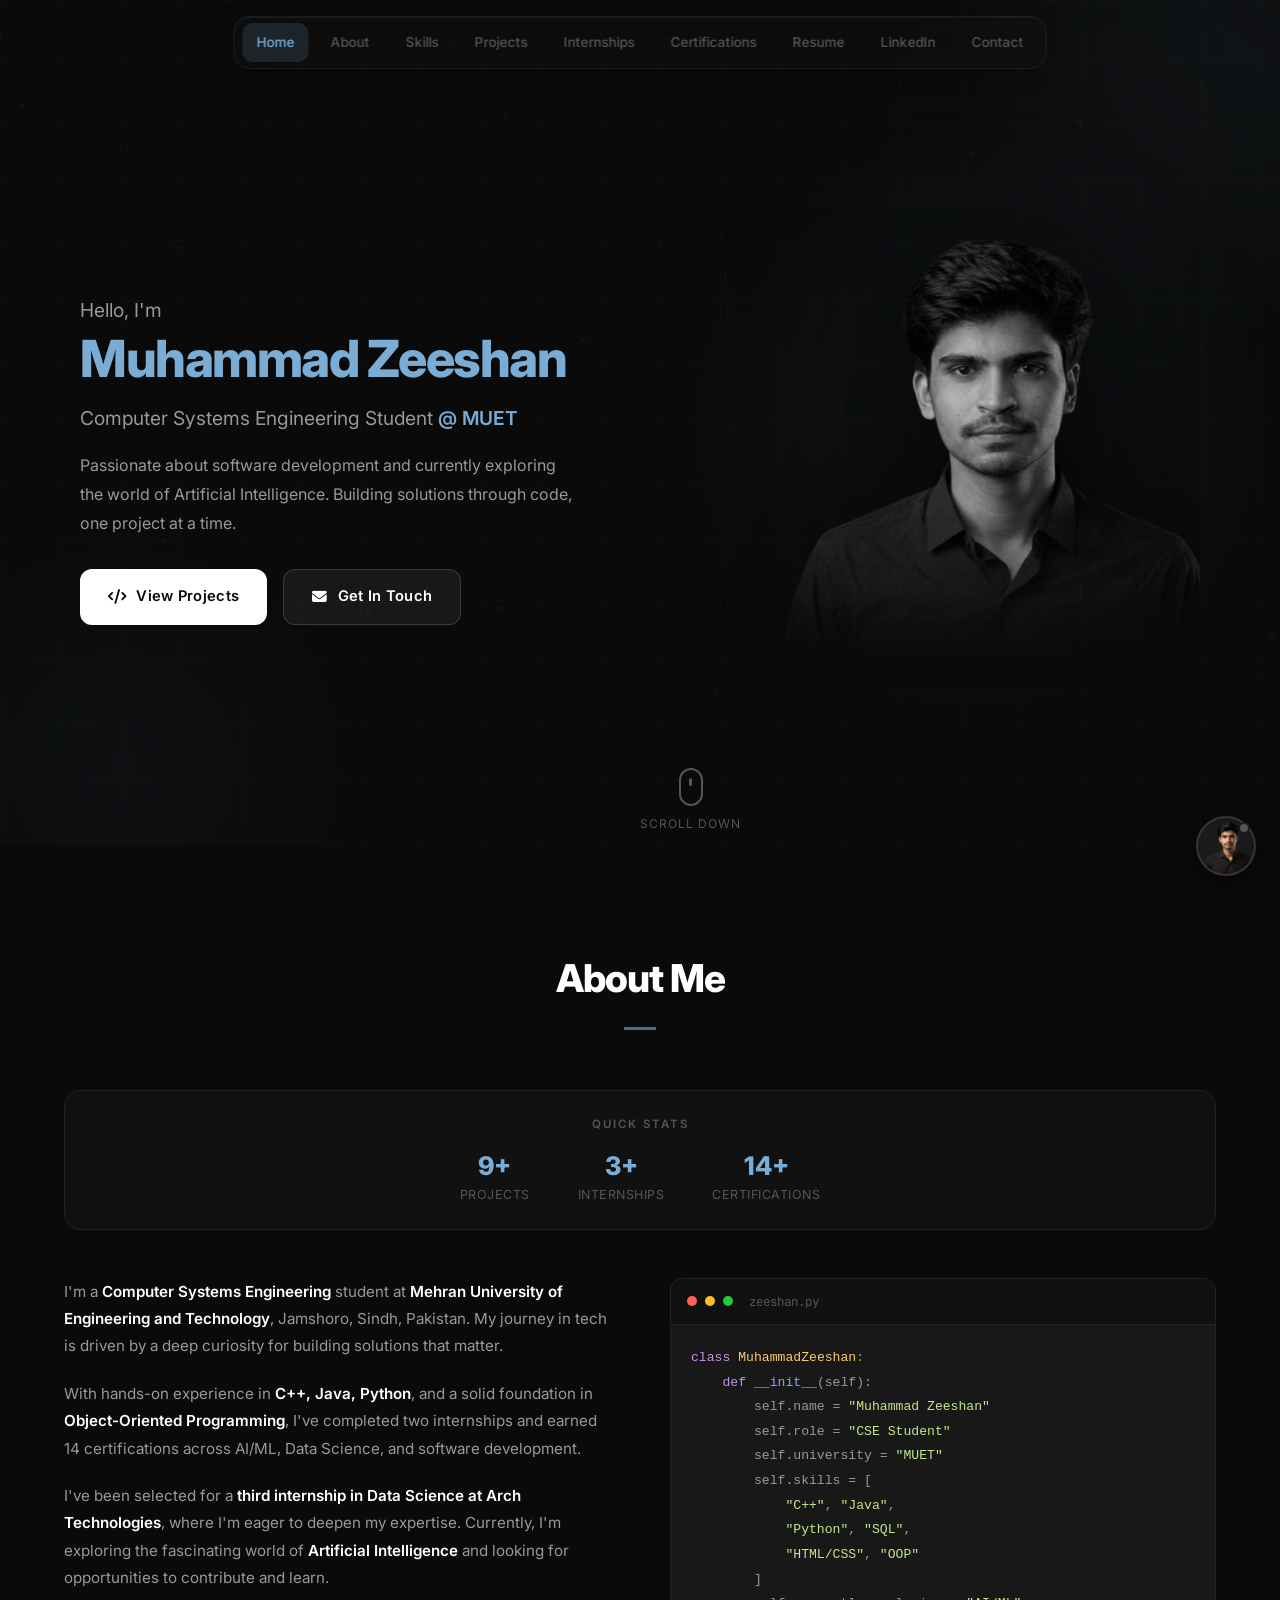
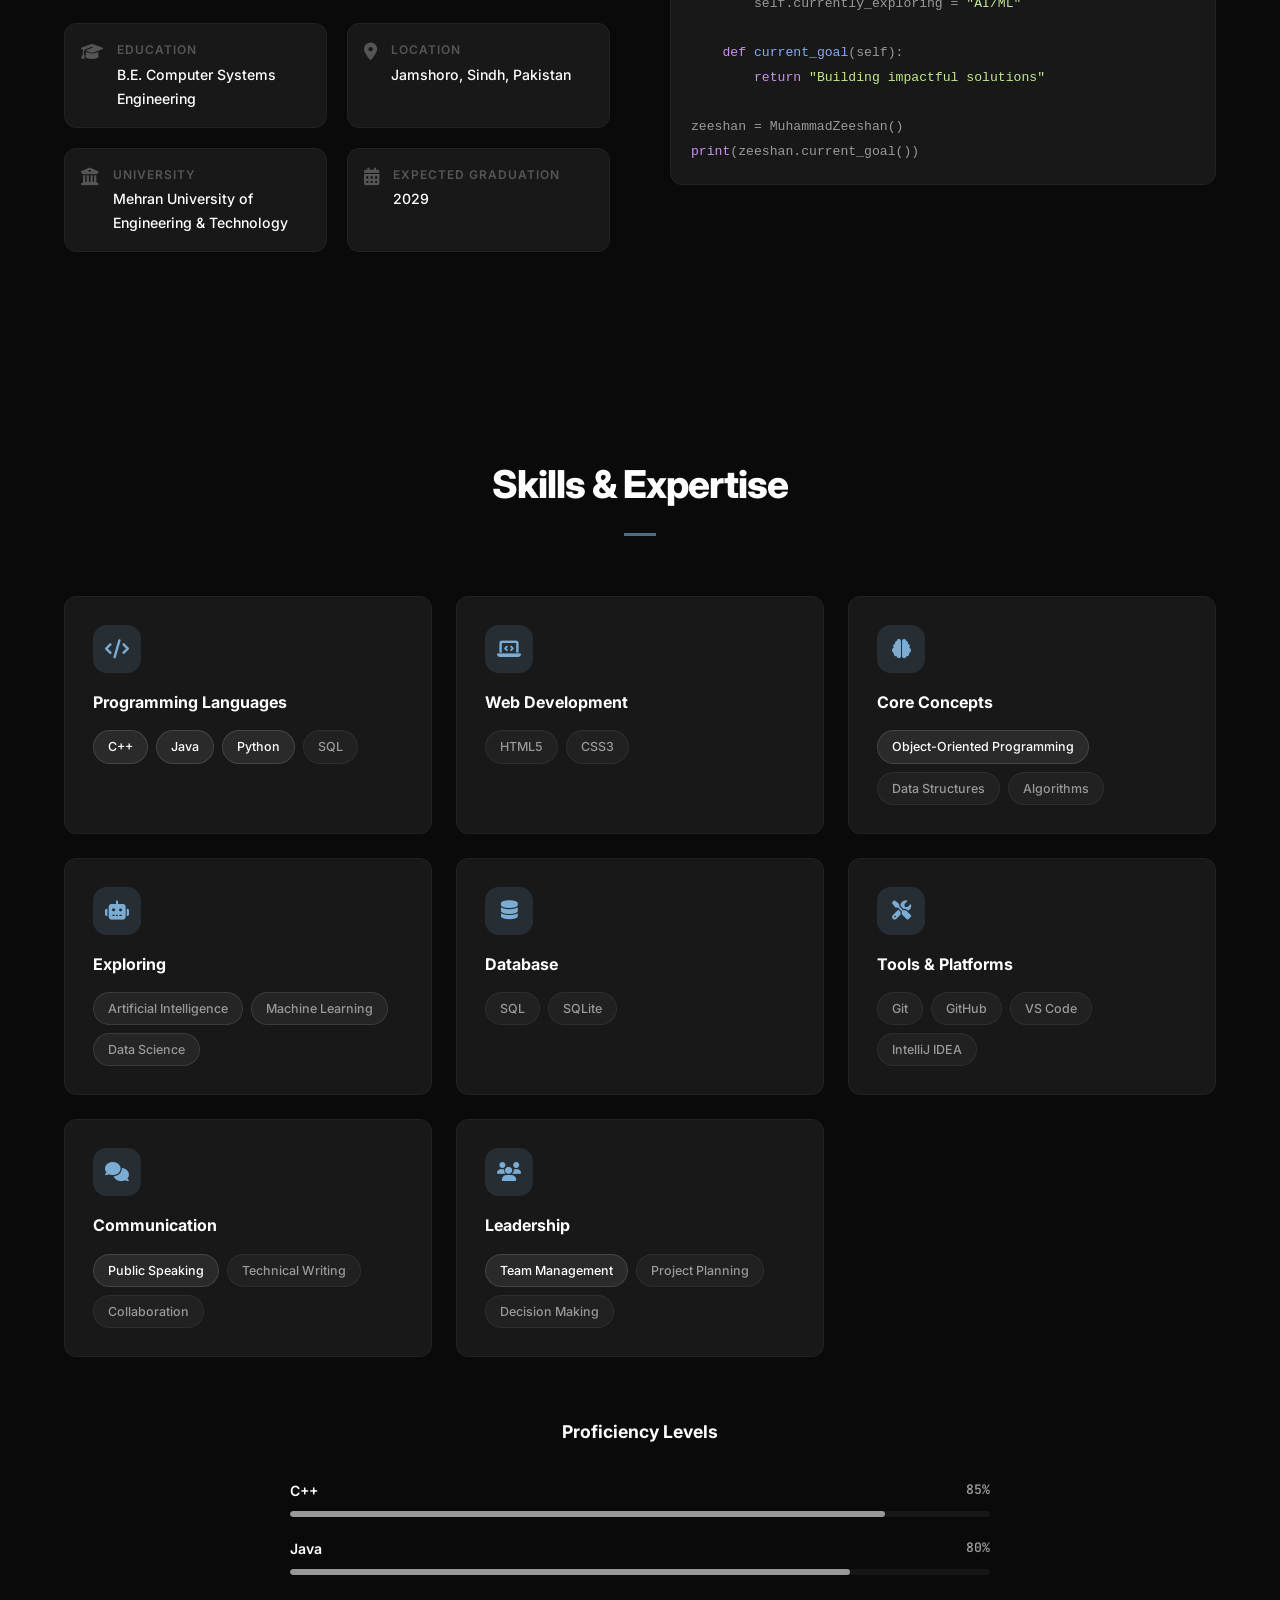
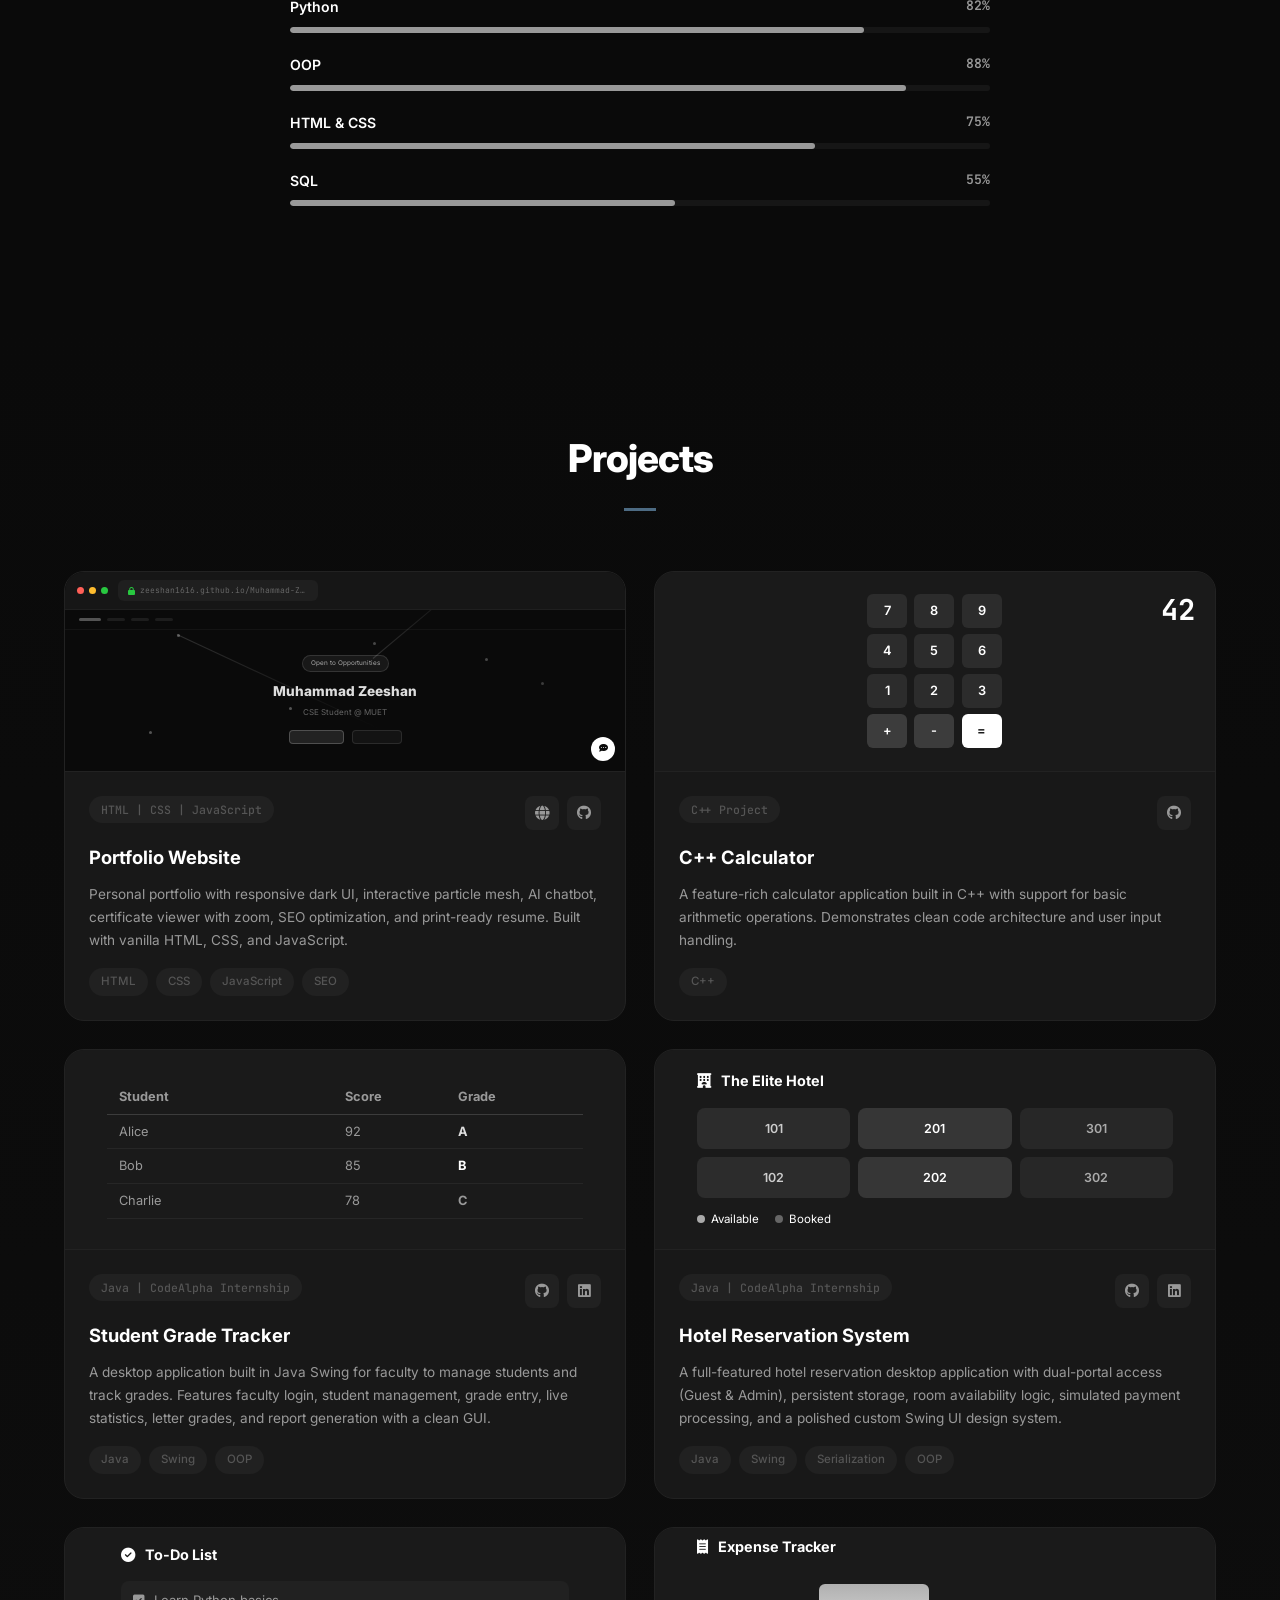
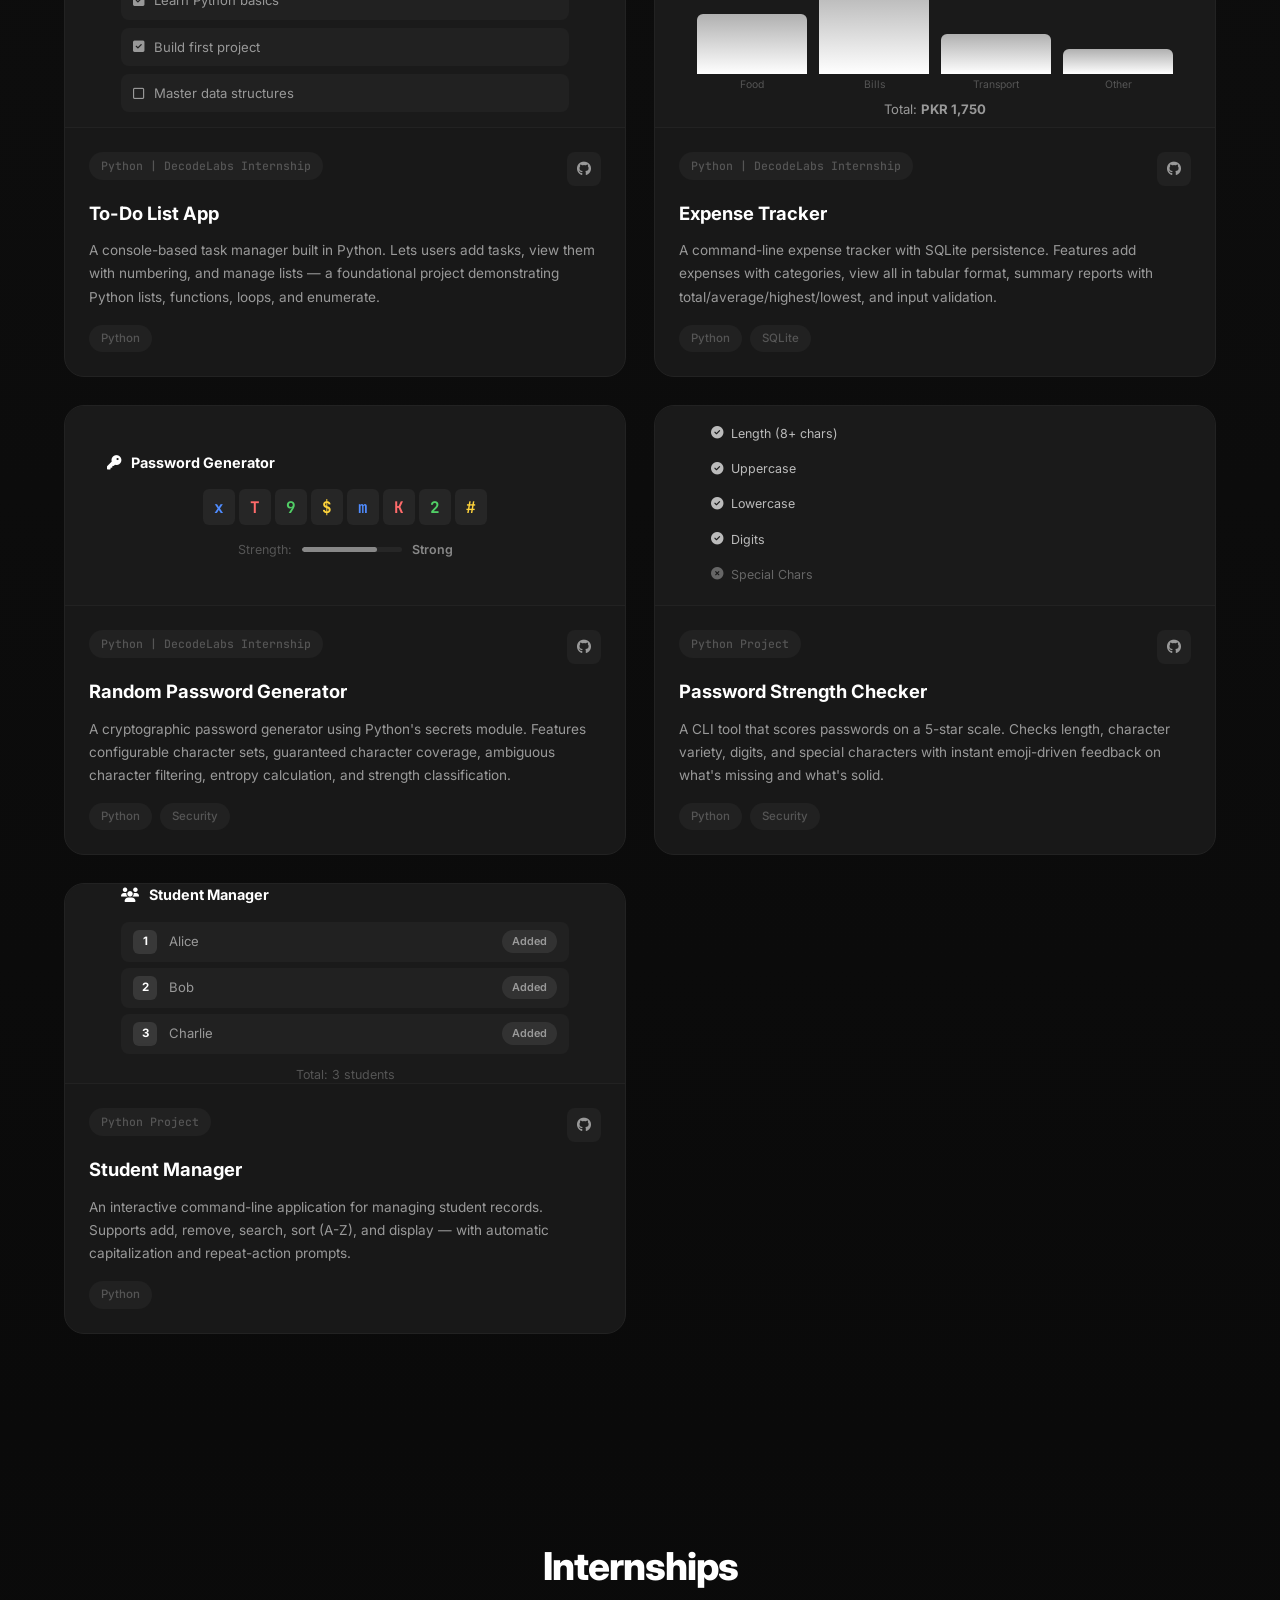
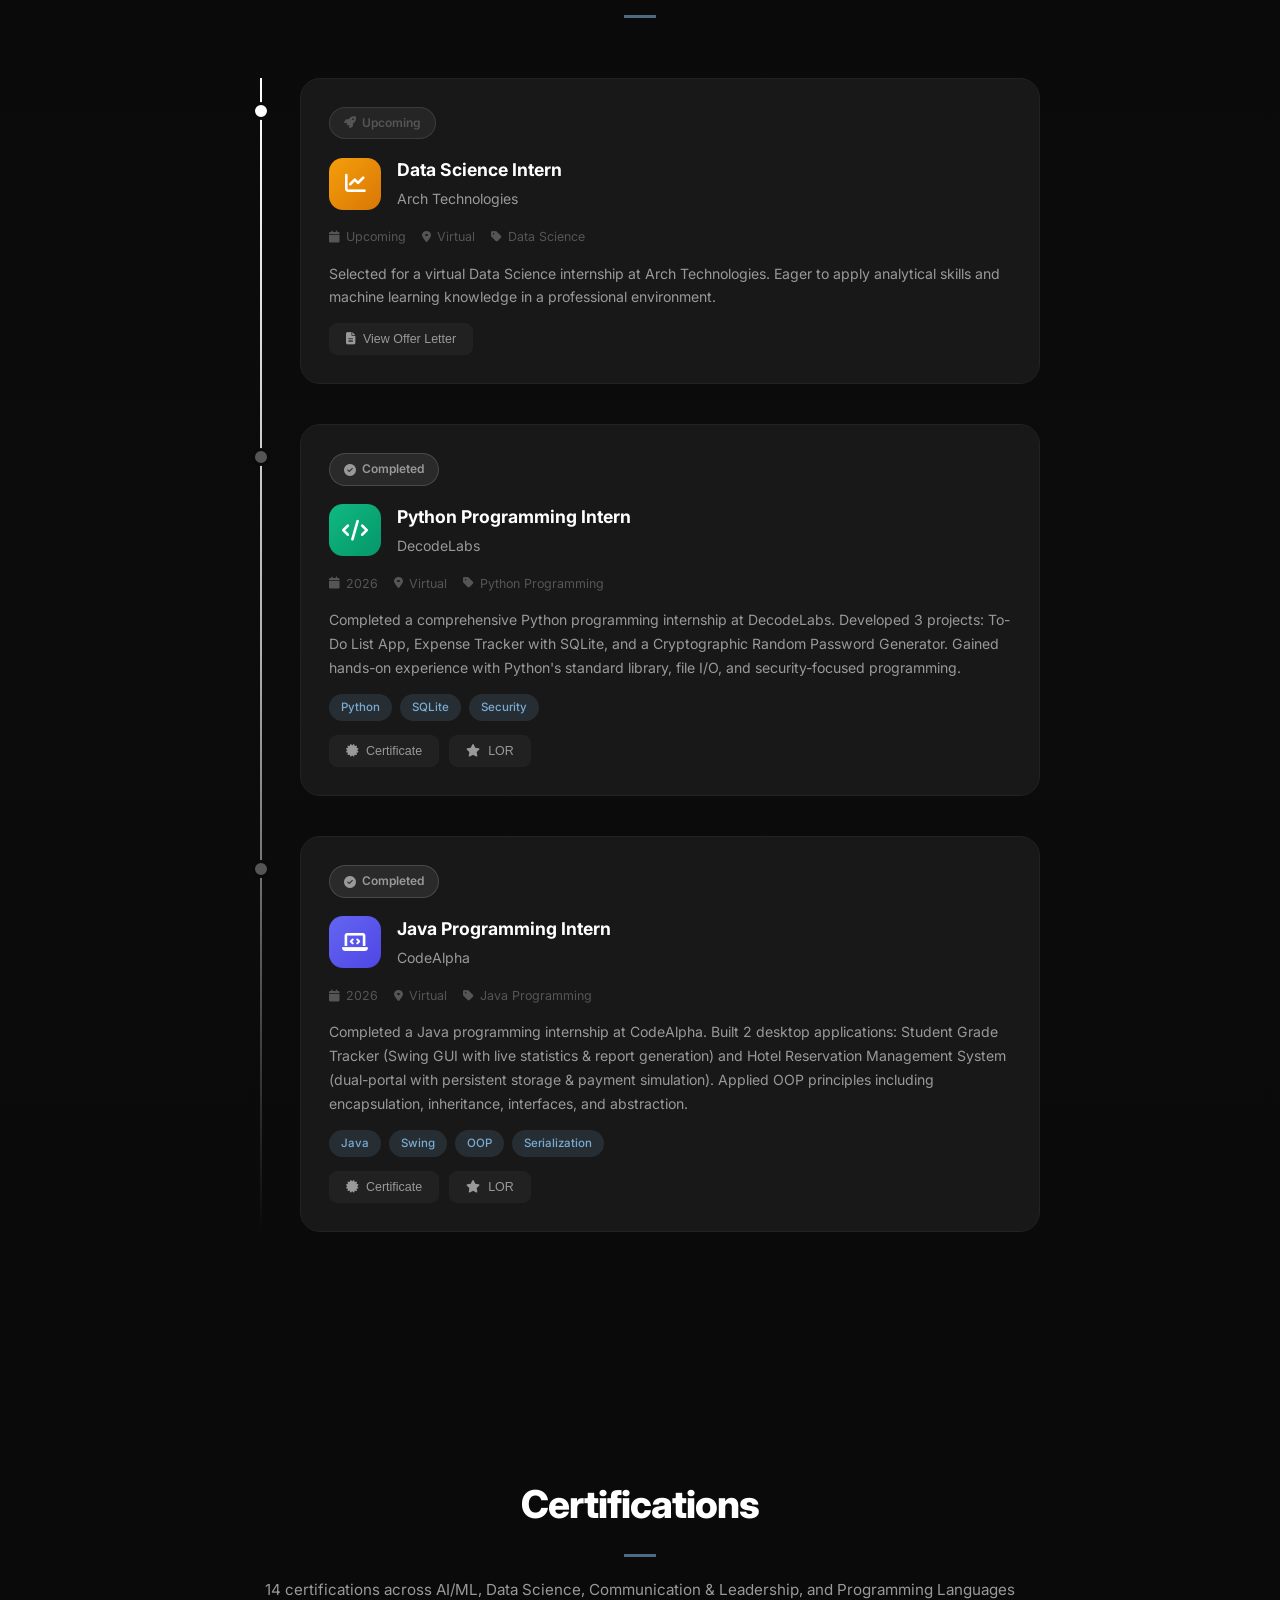
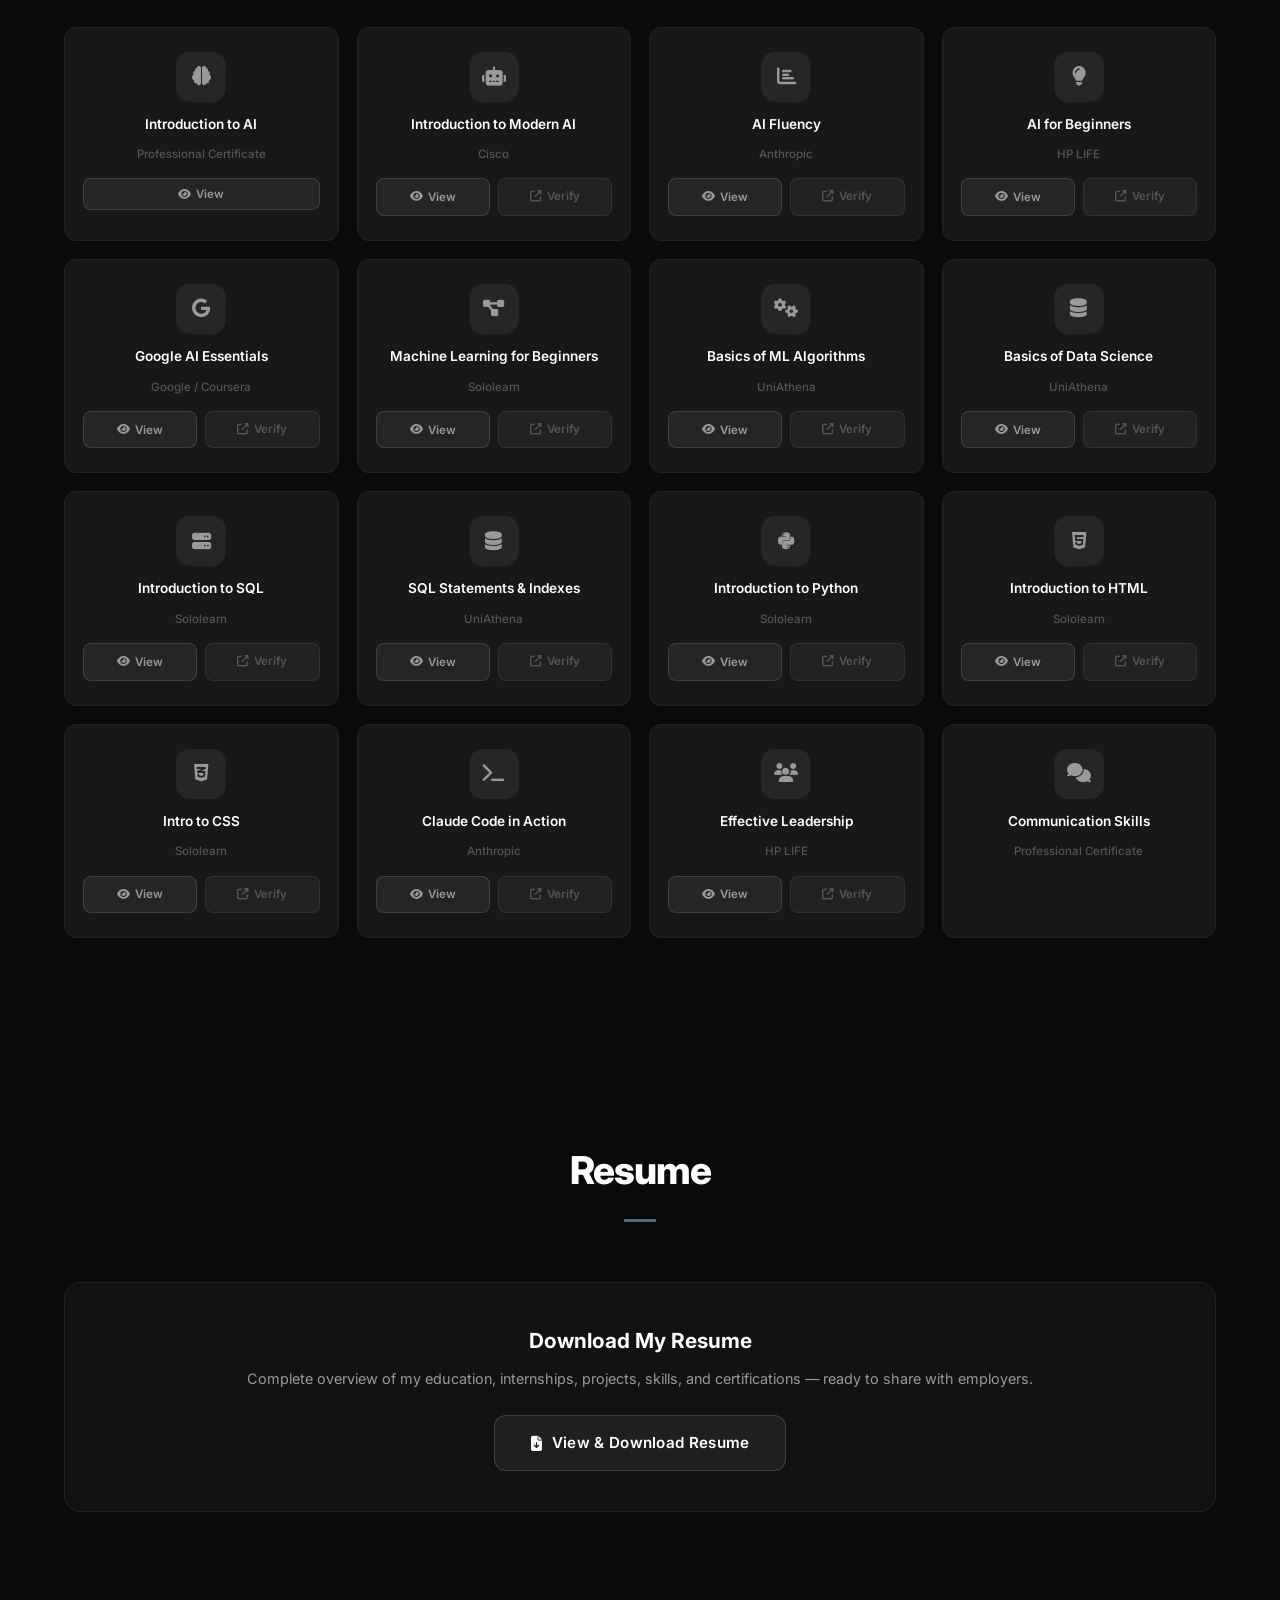
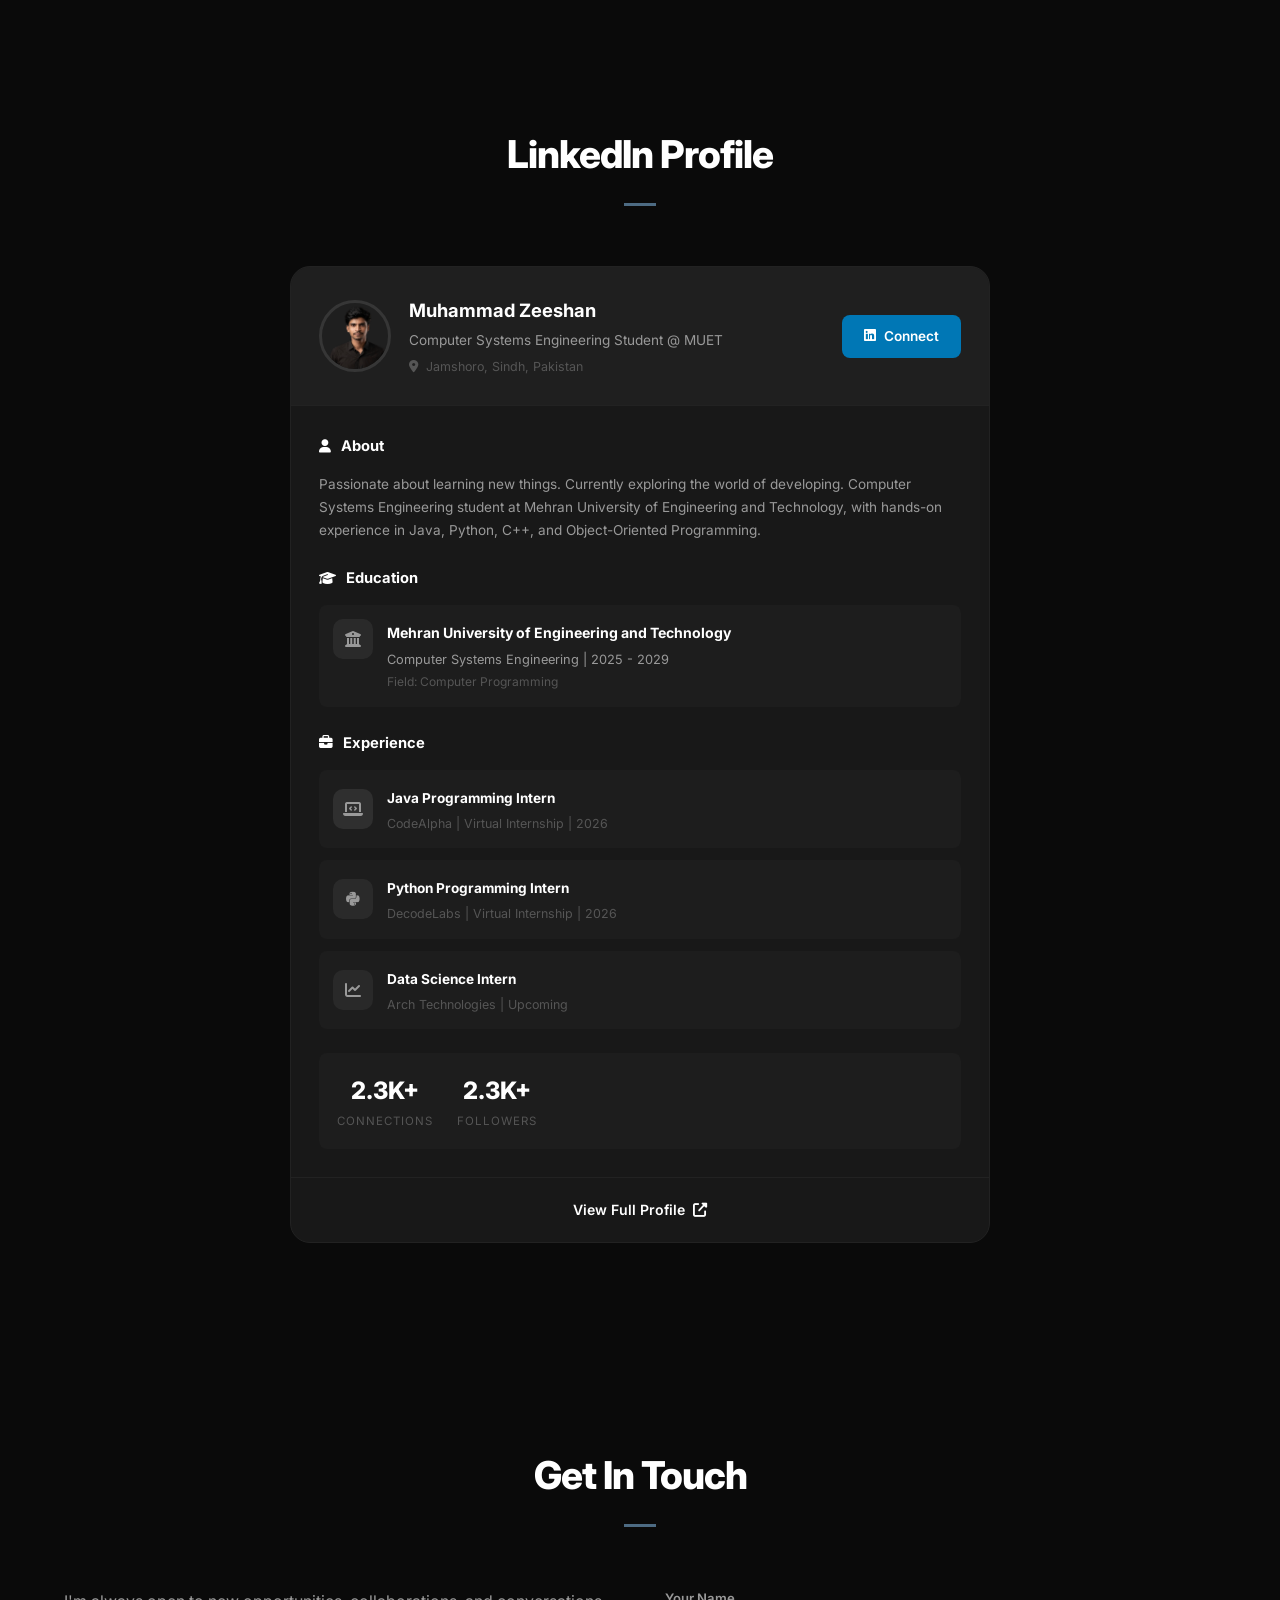
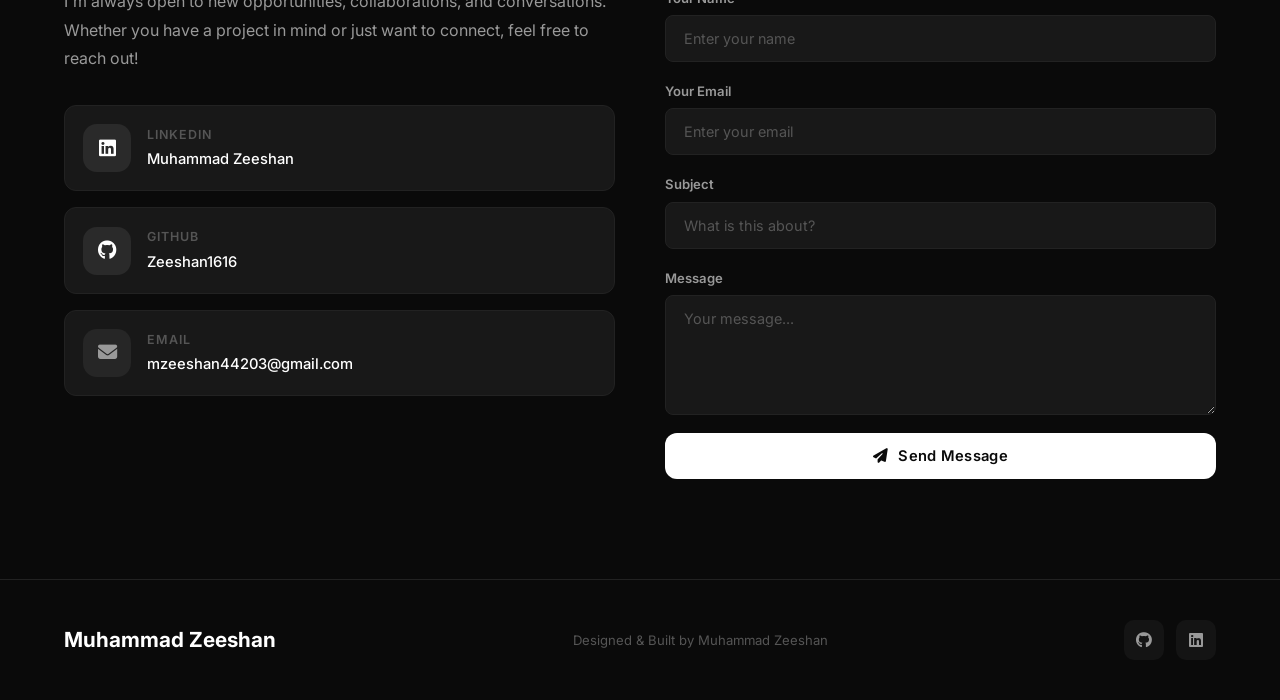
==== index.html @ 5a482712 "Change intro to handwriting animation: letters appear one by one then fade out" ====
<!DOCTYPE html>
<html lang="en">
<head>
    <meta charset="UTF-8">
    <meta name="viewport" content="width=device-width, initial-scale=1.0">

    <!-- Primary SEO Meta Tags -->
    <title>Muhammad Zeeshan — CSE Student & Software Developer | Portfolio | MUET</title>
    <meta name="description" content="Muhammad Zeeshan is a Computer Systems Engineering student at Mehran University (MUET), Pakistan. He specializes in C++, Java, Python, AI/ML, and Data Science with 9+ projects, 3 internships, and 14 certifications. Open to software development and AI opportunities.">
    <meta name="keywords" content="Muhammad Zeeshan, Muhammad Zeeshan portfolio, Muhammad Zeeshan MUET, Muhammad Zeeshan developer, Muhammad Zeeshan CSE, Muhammad Zeeshan software developer, Muhammad Zeeshan AI, Muhammad Zeeshan machine learning, Muhammad Zeeshan Python, Muhammad Zeeshan Java, Muhammad Zeeshan C++, Zeeshan1616, Mehran University developer, Jamshoro developer, Pakistan software developer">
    <meta name="author" content="Muhammad Zeeshan">
    <meta name="robots" content="index, follow, max-snippet:-1, max-image-preview:large, max-video-preview:-1">
    <link rel="canonical" href="https://zeeshan1616.github.io/Muhammad-Zeeshan/">
    <meta name="theme-color" content="#0a0a0a">
    <meta name="msvalidate.01" content="C883A30214F61872814B31724DA3F469">
    <meta name="msapplication-TileColor" content="#0a0a0a">
    <link rel="icon" type="image/svg+xml" href="favicon.svg">

    <!-- Open Graph / Facebook -->
    <meta property="og:type" content="website">
    <meta property="og:url" content="https://zeeshan1616.github.io/Muhammad-Zeeshan/">
    <meta property="og:title" content="Muhammad Zeeshan | CSE Student, Software Developer &amp; AI/ML Portfolio">
    <meta property="og:description" content="Portfolio of Muhammad Zeeshan — CSE student at MUET with 8+ projects, 3 internships, and 14 certifications in AI/ML, Data Science, and Software Development.">
    <meta property="og:image" content="https://zeeshan1616.github.io/Muhammad-Zeeshan/picture.png">
    <meta property="og:image:alt" content="Muhammad Zeeshan — Software Developer Portfolio">
    <meta property="og:site_name" content="Muhammad Zeeshan Portfolio">
    <meta property="og:locale" content="en_US">

    <!-- Twitter Card -->
    <meta name="twitter:card" content="summary_large_image">
    <meta name="twitter:url" content="https://zeeshan1616.github.io/Muhammad-Zeeshan/">
    <meta name="twitter:title" content="Muhammad Zeeshan | CSE Student, Software Developer &amp; AI/ML Portfolio">
    <meta name="twitter:description" content="Portfolio of Muhammad Zeeshan — CSE student at MUET with 8+ projects, 3 internships, and 14 certifications in AI/ML &amp; Data Science.">
    <meta name="twitter:image" content="https://zeeshan1616.github.io/Muhammad-Zeeshan/picture.png">
    <meta name="twitter:image:alt" content="Muhammad Zeeshan — Software Developer Portfolio">

    <!-- JSON-LD Structured Data — Person -->
    <script type="application/ld+json">
    {
        "@context": "https://schema.org",
        "@type": "Person",
        "@id": "https://zeeshan1616.github.io/Muhammad-Zeeshan/#person",
        "name": "Muhammad Zeeshan",
        "alternateName": ["Zeeshan1616", "M. Zeeshan"],
        "url": "https://zeeshan1616.github.io/Muhammad-Zeeshan/",
        "image": "https://zeeshan1616.github.io/Muhammad-Zeeshan/picture.png",
        "description": "Muhammad Zeeshan is a Computer Systems Engineering student at Mehran University of Engineering and Technology (MUET), Jamshoro, Pakistan. He is a software developer proficient in C++, Java, and Python with hands-on experience in AI/ML, Data Science, and OOP. He has completed 3 internships and earned 14 certifications.",
        "jobTitle": "Computer Systems Engineering Student & Software Developer",
        "gender": "Male",
        "birthPlace": {
            "@type": "Place",
            "name": "Pakistan"
        },
        "affiliation": {
            "@type": "CollegeOrUniversity",
            "name": "Mehran University of Engineering and Technology",
            "url": "https://www.muet.edu.pk/",
            "address": {
                "@type": "PostalAddress",
                "addressLocality": "Jamshoro",
                "addressRegion": "Sindh",
                "addressCountry": "PK"
            }
        },
        "address": {
            "@type": "PostalAddress",
            "addressLocality": "Jamshoro",
            "addressRegion": "Sindh",
            "addressCountry": "PK"
        },
        "email": "mzeeshan44203@gmail.com",
        "sameAs": [
            "https://www.linkedin.com/in/muhammad-zeeshan-0235b4385",
            "https://github.com/Zeeshan1616"
        ],
        "knowsAbout": [
            "C++", "Java", "Python", "SQL", "HTML", "CSS",
            "Object-Oriented Programming", "Data Structures", "Algorithms",
            "Artificial Intelligence", "Machine Learning", "Data Science",
            "Software Development", "Web Development", "Problem Solving"
        ],
        "hasCredential": [
            "Google AI Essentials",
            "Introduction to AI",
            "Introduction to Modern AI",
            "AI Fluency",
            "AI for Beginners",
            "Machine Learning for Beginners",
            "Basics of ML Algorithms",
            "Basics of Data Science",
            "Introduction to SQL",
            "SQL Statements and Indexes",
            "Introduction to Python",
            "Introduction to HTML",
            "Introduction to CSS",
            "Claude Code in Action",
            "Effective Leadership",
            "Communication Skills"
        ],
        "hasOccupation": {
            "@type": "Occupation",
            "name": "Software Developer",
            "occupationLocation": {
                "@type": "Country",
                "name": "Pakistan"
            },
            "skills": "C++, Java, Python, AI/ML, Data Science"
        },
        "alumniOf": {
            "@type": "CollegeOrUniversity",
            "name": "Mehran University of Engineering and Technology",
            "url": "https://www.muet.edu.pk/"
        },
        "nationality": {
            "@type": "Country",
            "name": "Pakistan"
        },
        "mainEntityOfPage": {
            "@type": "WebPage",
            "@id": "https://zeeshan1616.github.io/Muhammad-Zeeshan/"
        }
    }
    </script>

    <!-- JSON-LD Structured Data — WebSite -->
    <script type="application/ld+json">
    {
        "@context": "https://schema.org",
        "@type": "WebSite",
        "name": "Muhammad Zeeshan — Portfolio",
        "url": "https://zeeshan1616.github.io/Muhammad-Zeeshan/",
        "description": "Personal portfolio of Muhammad Zeeshan, a CSE student and software developer at MUET, Pakistan.",
        "author": {
            "@type": "Person",
            "name": "Muhammad Zeeshan",
            "url": "https://zeeshan1616.github.io/Muhammad-Zeeshan/"
        },
        "potentialAction": {
            "@type": "SearchAction",
            "target": "https://zeeshan1616.github.io/Muhammad-Zeeshan/?q={search_term_string}",
            "query-input": "required name=search_term_string"
        }
    }
    </script>

    <!-- JSON-LD Structured Data — FAQPage (for Gemini AI Overview) -->
    <script type="application/ld+json">
    {
        "@context": "https://schema.org",
        "@type": "FAQPage",
        "mainEntity": [
            {
                "@type": "Question",
                "name": "Who is Muhammad Zeeshan?",
                "acceptedAnswer": {
                    "@type": "Answer",
                    "text": "Muhammad Zeeshan is a Computer Systems Engineering student at Mehran University of Engineering and Technology (MUET), Jamshoro, Pakistan. He is a software developer proficient in C++, Java, and Python with experience in AI/ML and Data Science. He has completed 3 internships and earned 14 certifications in various tech domains."
                }
            },
            {
                "@type": "Question",
                "name": "What skills does Muhammad Zeeshan have?",
                "acceptedAnswer": {
                    "@type": "Answer",
                    "text": "Muhammad Zeeshan is skilled in C++, Java, Python, SQL, HTML, CSS, Object-Oriented Programming, Data Structures, Algorithms, Artificial Intelligence, Machine Learning, and Data Science."
                }
            },
            {
                "@type": "Question",
                "name": "Where does Muhammad Zeeshan study?",
                "acceptedAnswer": {
                    "@type": "Answer",
                    "text": "Muhammad Zeeshan is pursuing a Bachelor's degree in Computer Systems Engineering at Mehran University of Engineering and Technology (MUET), Jamshoro, Sindh, Pakistan. He is expected to graduate in 2029."
                }
            },
            {
                "@type": "Question",
                "name": "What internships has Muhammad Zeeshan completed?",
                "acceptedAnswer": {
                    "@type": "Answer",
                    "text": "Muhammad Zeeshan has completed 3 internships: Data Science Intern at Arch Technologies, Python Programming Intern, and Java Programming Intern. These internships gave him hands-on experience in data analysis, Python development, and Java application development."
                }
            },
            {
                "@type": "Question",
                "name": "What certifications does Muhammad Zeeshan have?",
                "acceptedAnswer": {
                    "@type": "Answer",
                    "text": "Muhammad Zeeshan holds 14 certifications including Google AI Essentials, Introduction to AI, Introduction to Modern AI, Machine Learning for Beginners, Basics of Data Science, Introduction to SQL, Introduction to Python, and more from platforms like Google, IBM, and Meta."
                }
            },
            {
                "@type": "Question",
                "name": "What projects has Muhammad Zeeshan built?",
                "acceptedAnswer": {
                    "@type": "Answer",
                    "text": "Muhammad Zeeshan has built 9+ projects including a Portfolio Website, C++ Calculator, Student Grade Tracker, Hotel Reservation System, To-Do List App, Expense Tracker, Random Password Generator, Password Strength Checker, and Student Manager."
                }
            }
        ]
    }
    </script>

    <!-- Fonts & Icons -->
    <link rel="preconnect" href="https://fonts.googleapis.com">
    <link rel="preconnect" href="https://fonts.gstatic.com" crossorigin>
    <link href="https://fonts.googleapis.com/css2?family=Inter:wght@300;400;500;600;700;800&family=JetBrains+Mono:wght@400;500;600&display=swap" rel="stylesheet">
    <link rel="stylesheet" href="https://cdnjs.cloudflare.com/ajax/libs/font-awesome/6.5.1/css/all.min.css">
    <link rel="stylesheet" href="style.css">
    <link rel="stylesheet" href="chatbot.css">
</head>
<body>
    <!-- Intro Screen -->
    <div class="intro-screen" id="introScreen">
        <div class="intro-name" id="introName"></div>
    </div>

    <nav class="navbar" id="navbar" role="navigation" aria-label="Main navigation">
        <div class="nav-container">
            <div class="nav-links">
                <a href="#home" class="nav-link active">Home</a>
                <a href="#about" class="nav-link">About</a>
                <a href="#skills" class="nav-link">Skills</a>
                <a href="#projects" class="nav-link">Projects</a>
                <a href="#internships" class="nav-link">Internships</a>
                <a href="#certifications" class="nav-link">Certifications</a>
                <a href="#resume" class="nav-link">Resume</a>
                <a href="#linkedin" class="nav-link">LinkedIn</a>
                <a href="#contact" class="nav-link">Contact</a>
            </div>
            <button class="nav-toggle" id="navToggle" aria-label="Toggle navigation">
                <span></span><span></span><span></span>
            </button>
        </div>
    </nav>

    <main id="main-content">
    <section class="hero" id="home">
        <div class="hero-bg-effects">
            <div class="gradient-orb orb-1"></div>
            <div class="gradient-orb orb-2"></div>
            <div class="gradient-orb orb-3"></div>
            <div class="grid-overlay"></div>
        </div>
        <canvas id="particleCanvas"></canvas>
        <div class="hero-container">
            <div class="hero-content">
                <h1 class="hero-title animate-on-scroll">
                    <span class="greeting">Hello, I'm</span>
                    <span class="name">Muhammad Zeeshan</span>
                </h1>
                <p class="hero-subtitle animate-on-scroll">
                    Computer Systems Engineering Student <span class="highlight">@ MUET</span>
                </p>
                <p class="hero-description animate-on-scroll">
                    Passionate about software development and currently exploring the world of Artificial Intelligence. 
                    Building solutions through code, one project at a time.
                </p>
                <div class="hero-buttons animate-on-scroll">
                    <a href="#projects" class="btn btn-primary">
                        <i class="fas fa-code"></i>
                        View Projects
                    </a>
                    <a href="#contact" class="btn btn-secondary">
                        <i class="fas fa-envelope"></i>
                        Get In Touch
                    </a>
                </div>
            </div>
            <div class="hero-image-wrapper animate-on-scroll">
                <div class="image-glow"></div>
                <div class="hero-image-container">
                    <img src="picture.png?v=4" alt="Muhammad Zeeshan — CSE Student and Software Developer at MUET" class="hero-image">
                </div>
            </div>
        </div>
        <div class="scroll-indicator animate-on-scroll">
            <div class="mouse">
                <div class="wheel"></div>
            </div>
            <span>Scroll Down</span>
        </div>
    </section>

    <section class="section about" id="about">
        <div class="container">
            <div class="section-header animate-on-scroll">
                <h2 class="section-title">About Me</h2>
                <div class="section-line"></div>
            </div>
            <div class="about-stats animate-on-scroll">
                <span class="about-stats-label">Quick Stats</span>
                <div class="about-stats-items">
                    <div class="about-stat-item">
                        <span class="about-stat-number">9+</span>
                        <span class="about-stat-label">Projects</span>
                    </div>
                    <div class="about-stat-item">
                        <span class="about-stat-number">3+</span>
                        <span class="about-stat-label">Internships</span>
                    </div>
                    <div class="about-stat-item">
                        <span class="about-stat-number">14+</span>
                        <span class="about-stat-label">Certifications</span>
                    </div>
                </div>
            </div>
            <div class="about-grid">
                <div class="about-content animate-on-scroll">
                    <p class="about-text">
                        I'm a <strong>Computer Systems Engineering</strong> student at 
                        <strong>Mehran University of Engineering and Technology</strong>, Jamshoro, Sindh, Pakistan. 
                        My journey in tech is driven by a deep curiosity for building solutions that matter.
                    </p>
                    <p class="about-text">
                        With hands-on experience in <strong>C++, Java, Python</strong>, and a solid foundation in 
                        <strong>Object-Oriented Programming</strong>, I've completed two internships and earned 14 certifications 
                        across AI/ML, Data Science, and software development.
                    </p>
                    <p class="about-text">
                        I've been selected for a <strong>third internship in Data Science at Arch Technologies</strong>, 
                        where I'm eager to deepen my expertise. Currently, I'm exploring the fascinating world of 
                        <strong>Artificial Intelligence</strong> and looking for opportunities to contribute and learn.
                    </p>
                    <div class="about-details">
                        <div class="detail-item">
                            <i class="fas fa-graduation-cap"></i>
                            <div>
                                <span class="detail-label">Education</span>
                                <span class="detail-value">B.E. Computer Systems Engineering</span>
                            </div>
                        </div>
                        <div class="detail-item">
                            <i class="fas fa-map-marker-alt"></i>
                            <div>
                                <span class="detail-label">Location</span>
                                <span class="detail-value">Jamshoro, Sindh, Pakistan</span>
                            </div>
                        </div>
                        <div class="detail-item">
                            <i class="fas fa-university"></i>
                            <div>
                                <span class="detail-label">University</span>
                                <span class="detail-value">Mehran University of Engineering & Technology</span>
                            </div>
                        </div>
                        <div class="detail-item">
                            <i class="fas fa-calendar-alt"></i>
                            <div>
                                <span class="detail-label">Expected Graduation</span>
                                <span class="detail-value">2029</span>
                            </div>
                        </div>
                    </div>
                </div>
                <div class="about-visual animate-on-scroll">
                    <div class="code-block">
                        <div class="code-header">
                            <span class="code-dot red"></span>
                            <span class="code-dot yellow"></span>
                            <span class="code-dot green"></span>
                            <span class="code-filename">zeeshan.py</span>
                        </div>
                        <pre class="code-content"><code><span class="code-keyword">class</span> <span class="code-class">MuhammadZeeshan</span>:
    <span class="code-keyword">def</span> <span class="code-func">__init__</span>(self):
        self.name = <span class="code-string">"Muhammad Zeeshan"</span>
        self.role = <span class="code-string">"CSE Student"</span>
        self.university = <span class="code-string">"MUET"</span>
        self.skills = [
            <span class="code-string">"C++"</span>, <span class="code-string">"Java"</span>,
            <span class="code-string">"Python"</span>, <span class="code-string">"SQL"</span>,
            <span class="code-string">"HTML/CSS"</span>, <span class="code-string">"OOP"</span>
        ]
        self.currently_exploring = <span class="code-string">"AI/ML"</span>

    <span class="code-keyword">def</span> <span class="code-func">current_goal</span>(self):
        <span class="code-keyword">return</span> <span class="code-string">"Building impactful solutions"</span>

zeeshan = MuhammadZeeshan()
<span class="code-keyword">print</span>(zeeshan.current_goal())</code></pre>
                    </div>
                </div>
            </div>
        </div>
    </section>

    <section class="section skills" id="skills">
        <div class="container">
            <div class="section-header animate-on-scroll">
                <h2 class="section-title">Skills & Expertise</h2>
                <div class="section-line"></div>
            </div>
            <div class="skills-grid">
                <div class="skill-category animate-on-scroll">
                    <div class="skill-icon">
                        <i class="fas fa-code"></i>
                    </div>
                    <h3 class="skill-category-title">Programming Languages</h3>
                    <div class="skill-tags">
                        <span class="skill-tag primary">C++</span>
                        <span class="skill-tag primary">Java</span>
                        <span class="skill-tag primary">Python</span>
                        <span class="skill-tag">SQL</span>
                    </div>
                </div>
                <div class="skill-category animate-on-scroll">
                    <div class="skill-icon">
                        <i class="fas fa-laptop-code"></i>
                    </div>
                    <h3 class="skill-category-title">Web Development</h3>
                    <div class="skill-tags">
                        <span class="skill-tag">HTML5</span>
                        <span class="skill-tag">CSS3</span>
                    </div>
                </div>
                <div class="skill-category animate-on-scroll">
                    <div class="skill-icon">
                        <i class="fas fa-brain"></i>
                    </div>
                    <h3 class="skill-category-title">Core Concepts</h3>
                    <div class="skill-tags">
                        <span class="skill-tag primary">Object-Oriented Programming</span>
                        <span class="skill-tag">Data Structures</span>
                        <span class="skill-tag">Algorithms</span>
                    </div>
                </div>
                <div class="skill-category animate-on-scroll">
                    <div class="skill-icon">
                        <i class="fas fa-robot"></i>
                    </div>
                    <h3 class="skill-category-title">Exploring</h3>
                    <div class="skill-tags">
                        <span class="skill-tag highlight">Artificial Intelligence</span>
                        <span class="skill-tag highlight">Machine Learning</span>
                        <span class="skill-tag highlight">Data Science</span>
                    </div>
                </div>
                <div class="skill-category animate-on-scroll">
                    <div class="skill-icon">
                        <i class="fas fa-database"></i>
                    </div>
                    <h3 class="skill-category-title">Database</h3>
                    <div class="skill-tags">
                        <span class="skill-tag">SQL</span>
                        <span class="skill-tag">SQLite</span>
                    </div>
                </div>
                <div class="skill-category animate-on-scroll">
                    <div class="skill-icon">
                        <i class="fas fa-tools"></i>
                    </div>
                    <h3 class="skill-category-title">Tools & Platforms</h3>
                    <div class="skill-tags">
                        <span class="skill-tag">Git</span>
                        <span class="skill-tag">GitHub</span>
                        <span class="skill-tag">VS Code</span>
                        <span class="skill-tag">IntelliJ IDEA</span>
                    </div>
                </div>
                <div class="skill-category animate-on-scroll">
                    <div class="skill-icon">
                        <i class="fas fa-comments"></i>
                    </div>
                    <h3 class="skill-category-title">Communication</h3>
                    <div class="skill-tags">
                        <span class="skill-tag primary">Public Speaking</span>
                        <span class="skill-tag">Technical Writing</span>
                        <span class="skill-tag">Collaboration</span>
                    </div>
                </div>
                <div class="skill-category animate-on-scroll">
                    <div class="skill-icon">
                        <i class="fas fa-users"></i>
                    </div>
                    <h3 class="skill-category-title">Leadership</h3>
                    <div class="skill-tags">
                        <span class="skill-tag primary">Team Management</span>
                        <span class="skill-tag">Project Planning</span>
                        <span class="skill-tag">Decision Making</span>
                    </div>
                </div>
            </div>
            <div class="skill-bars animate-on-scroll">
                <h3 class="bars-title">Proficiency Levels</h3>
                <div class="skill-bar">
                    <div class="skill-bar-info">
                        <span class="skill-bar-name">C++</span>
                        <span class="skill-bar-percent">85%</span>
                    </div>
                    <div class="skill-bar-track">
                        <div class="skill-bar-fill" data-width="85">
                            <span class="skill-bar-glow"></span>
                        </div>
                    </div>
                </div>
                <div class="skill-bar">
                    <div class="skill-bar-info">
                        <span class="skill-bar-name">Java</span>
                        <span class="skill-bar-percent">80%</span>
                    </div>
                    <div class="skill-bar-track">
                        <div class="skill-bar-fill" data-width="80">
                            <span class="skill-bar-glow"></span>
                        </div>
                    </div>
                </div>
                <div class="skill-bar">
                    <div class="skill-bar-info">
                        <span class="skill-bar-name">Python</span>
                        <span class="skill-bar-percent">82%</span>
                    </div>
                    <div class="skill-bar-track">
                        <div class="skill-bar-fill" data-width="82">
                            <span class="skill-bar-glow"></span>
                        </div>
                    </div>
                </div>
                <div class="skill-bar">
                    <div class="skill-bar-info">
                        <span class="skill-bar-name">OOP</span>
                        <span class="skill-bar-percent">88%</span>
                    </div>
                    <div class="skill-bar-track">
                        <div class="skill-bar-fill" data-width="88">
                            <span class="skill-bar-glow"></span>
                        </div>
                    </div>
                </div>
                <div class="skill-bar">
                    <div class="skill-bar-info">
                        <span class="skill-bar-name">HTML & CSS</span>
                        <span class="skill-bar-percent">75%</span>
                    </div>
                    <div class="skill-bar-track">
                        <div class="skill-bar-fill" data-width="75">
                            <span class="skill-bar-glow"></span>
                        </div>
                    </div>
                </div>
                <div class="skill-bar">
                    <div class="skill-bar-info">
                        <span class="skill-bar-name">SQL</span>
                        <span class="skill-bar-percent">55%</span>
                    </div>
                    <div class="skill-bar-track">
                        <div class="skill-bar-fill" data-width="55">
                            <span class="skill-bar-glow"></span>
                        </div>
                    </div>
                </div>
            </div>
        </div>
    </section>

    <section class="section projects" id="projects">
        <div class="container">
            <div class="section-header animate-on-scroll">
                <h2 class="section-title">Projects</h2>
                <div class="section-line"></div>
            </div>
            <div class="projects-grid">

                <div class="project-card animate-on-scroll">
                    <div class="project-visual visual-portfolio">
                        <div class="portfolio-ui">
                            <div class="portfolio-browser-bar">
                                <div class="portfolio-dots">
                                    <span class="dot red"></span>
                                    <span class="dot yellow"></span>
                                    <span class="dot green"></span>
                                </div>
                                <div class="portfolio-url-bar">
                                    <i class="fas fa-lock"></i>
                                    <span>zeeshan1616.github.io/Muhammad-Zeeshan</span>
                                </div>
                            </div>
                            <div class="portfolio-screen">
                                <div class="portfolio-mini-nav">
                                    <div class="mini-nav-links">
                                        <span class="active"></span><span></span><span></span><span></span>
                                    </div>
                                </div>
                                <div class="portfolio-mini-hero">
                                    <div class="mini-badge">Open to Opportunities</div>
                                    <div class="mini-name">Muhammad Zeeshan</div>
                                    <div class="mini-subtitle">CSE Student @ MUET</div>
                                    <div class="mini-buttons">
                                        <span class="mini-btn primary"></span>
                                        <span class="mini-btn secondary"></span>
                                    </div>
                                </div>
                                <div class="portfolio-mini-particles">
                                    <span class="p-dot" style="top:15%;left:20%"></span>
                                    <span class="p-dot" style="top:30%;left:75%"></span>
                                    <span class="p-dot" style="top:60%;left:40%"></span>
                                    <span class="p-dot" style="top:45%;left:85%"></span>
                                    <span class="p-dot" style="top:75%;left:15%"></span>
                                    <span class="p-dot" style="top:20%;left:55%"></span>
                                    <span class="p-line" style="top:15%;left:20%;width:40%;transform:rotate(25deg)"></span>
                                    <span class="p-line" style="top:30%;left:55%;width:25%;transform:rotate(-40deg)"></span>
                                </div>
                                <div class="portfolio-mini-chatbot">
                                    <i class="fas fa-comment-dots"></i>
                                </div>
                            </div>
                        </div>
                    </div>
                    <div class="project-content">
                        <div class="project-header">
                            <span class="project-type">HTML | CSS | JavaScript</span>
                            <div class="project-links">
                                <a href="https://zeeshan1616.github.io/Muhammad-Zeeshan/" target="_blank" class="project-link" title="Live Demo">
                                    <i class="fas fa-globe"></i>
                                </a>
                                <a href="https://github.com/Zeeshan1616/Muhammad-Zeeshan" target="_blank" class="project-link" title="GitHub">
                                    <i class="fab fa-github"></i>
                                </a>
                            </div>
                        </div>
                        <h3 class="project-title">Portfolio Website</h3>
                        <p class="project-description">
                            Personal portfolio with responsive dark UI, interactive particle mesh, AI chatbot, certificate viewer with 
                            zoom, SEO optimization, and print-ready resume. Built with vanilla HTML, CSS, and JavaScript.
                        </p>
                        <div class="project-tech">
                            <span>HTML</span><span>CSS</span><span>JavaScript</span><span>SEO</span>
                        </div>
                    </div>
                </div>

                <div class="project-card animate-on-scroll">
                    <div class="project-visual visual-calculator">
                        <div class="visual-grid">
                            <div class="calc-btn">7</div><div class="calc-btn">8</div><div class="calc-btn">9</div>
                            <div class="calc-btn">4</div><div class="calc-btn">5</div><div class="calc-btn">6</div>
                            <div class="calc-btn">1</div><div class="calc-btn">2</div><div class="calc-btn">3</div>
                            <div class="calc-btn op">+</div><div class="calc-btn op">-</div><div class="calc-btn eq">=</div>
                        </div>
                        <div class="calc-display">42</div>
                    </div>
                    <div class="project-content">
                        <div class="project-header">
                            <span class="project-type">C++ Project</span>
                            <div class="project-links">
                                <a href="https://github.com/Zeeshan1616/C-Calculator" target="_blank" class="project-link" title="GitHub">
                                    <i class="fab fa-github"></i>
                                </a>
                            </div>
                        </div>
                        <h3 class="project-title">C++ Calculator</h3>
                        <p class="project-description">
                            A feature-rich calculator application built in C++ with support for basic arithmetic operations. 
                            Demonstrates clean code architecture and user input handling.
                        </p>
                        <div class="project-tech">
                            <span>C++</span>
                        </div>
                    </div>
                </div>

                <div class="project-card animate-on-scroll">
                    <div class="project-visual visual-grade">
                        <div class="grade-table">
                            <div class="grade-row header">
                                <span>Student</span><span>Score</span><span>Grade</span>
                            </div>
                            <div class="grade-row"><span>Alice</span><span>92</span><span class="grade-a">A</span></div>
                            <div class="grade-row"><span>Bob</span><span>85</span><span class="grade-b">B</span></div>
                            <div class="grade-row"><span>Charlie</span><span>78</span><span class="grade-c">C</span></div>
                        </div>
                    </div>
                    <div class="project-content">
                        <div class="project-header">
                            <span class="project-type">Java | CodeAlpha Internship</span>
                            <div class="project-links">
                                <a href="https://github.com/Zeeshan1616/CodeAlpha-Task-1" target="_blank" class="project-link" title="GitHub">
                                    <i class="fab fa-github"></i>
                                </a>
                                <a href="https://www.linkedin.com/posts/muhammad-zeeshan-0235b4385_java-javaswing-oop-activity-7468260552713105408-uPZs?utm_source=social_share_send&utm_medium=member_desktop_web&rcm=ACoAAF7zYhsBh3nO2jyC9hYXNSY8kSKDTl9cH5I" target="_blank" class="project-link" title="LinkedIn">
                                    <i class="fab fa-linkedin"></i>
                                </a>
                            </div>
                        </div>
                        <h3 class="project-title">Student Grade Tracker</h3>
                        <p class="project-description">
                            A desktop application built in Java Swing for faculty to manage students and track grades. 
                            Features faculty login, student management, grade entry, live statistics, letter grades, and report generation with a clean GUI.
                        </p>
                        <div class="project-tech">
                            <span>Java</span><span>Swing</span><span>OOP</span>
                        </div>
                    </div>
                </div>

                <div class="project-card animate-on-scroll">
                    <div class="project-visual visual-hotel">
                        <div class="hotel-ui">
                            <div class="hotel-header">
                                <i class="fas fa-hotel"></i>
                                <span>The Elite Hotel</span>
                            </div>
                            <div class="hotel-rooms">
                                <div class="room standard">101</div>
                                <div class="room deluxe">201</div>
                                <div class="room suite">301</div>
                                <div class="room standard">102</div>
                                <div class="room deluxe">202</div>
                                <div class="room suite">302</div>
                            </div>
                            <div class="hotel-status">
                                <span class="available">Available</span>
                                <span class="booked">Booked</span>
                            </div>
                        </div>
                    </div>
                    <div class="project-content">
                        <div class="project-header">
                            <span class="project-type">Java | CodeAlpha Internship</span>
                            <div class="project-links">
                                <a href="https://github.com/Zeeshan1616/CodeAlpha-Task-2" target="_blank" class="project-link" title="GitHub">
                                    <i class="fab fa-github"></i>
                                </a>
                                <a href="https://www.linkedin.com/posts/muhammad-zeeshan-0235b4385_javaprogramming-internship-softwaredevelopment-activity-7468865468066476032-hdng?utm_source=social_share_send&utm_medium=member_desktop_web&rcm=ACoAAF7zYhsBh3nO2jyC9hYXNSY8kSKDTl9cH5I" target="_blank" class="project-link" title="LinkedIn">
                                    <i class="fab fa-linkedin"></i>
                                </a>
                            </div>
                        </div>
                        <h3 class="project-title">Hotel Reservation System</h3>
                        <p class="project-description">
                            A full-featured hotel reservation desktop application with dual-portal access (Guest & Admin), 
                            persistent storage, room availability logic, simulated payment processing, and a polished custom Swing UI design system.
                        </p>
                        <div class="project-tech">
                            <span>Java</span><span>Swing</span><span>Serialization</span><span>OOP</span>
                        </div>
                    </div>
                </div>

                <div class="project-card animate-on-scroll">
                    <div class="project-visual visual-todo">
                        <div class="todo-ui">
                            <div class="todo-header">
                                <i class="fas fa-check-circle"></i>
                                <span>To-Do List</span>
                            </div>
                            <div class="todo-items">
                                <div class="todo-item done">
                                    <i class="fas fa-check-square"></i>
                                    <span>Learn Python basics</span>
                                </div>
                                <div class="todo-item done">
                                    <i class="fas fa-check-square"></i>
                                    <span>Build first project</span>
                                </div>
                                <div class="todo-item">
                                    <i class="far fa-square"></i>
                                    <span>Master data structures</span>
                                </div>
                            </div>
                        </div>
                    </div>
                    <div class="project-content">
                        <div class="project-header">
                            <span class="project-type">Python | DecodeLabs Internship</span>
                            <div class="project-links">
                                <a href="https://github.com/Zeeshan1616/DecodeLabs-Internship/tree/Task-1" target="_blank" class="project-link" title="GitHub">
                                    <i class="fab fa-github"></i>
                                </a>
                            </div>
                        </div>
                        <h3 class="project-title">To-Do List App</h3>
                        <p class="project-description">
                            A console-based task manager built in Python. Lets users add tasks, view them with numbering, 
                            and manage lists — a foundational project demonstrating Python lists, functions, loops, and enumerate.
                        </p>
                        <div class="project-tech">
                            <span>Python</span>
                        </div>
                    </div>
                </div>

                <div class="project-card animate-on-scroll">
                    <div class="project-visual visual-expense">
                        <div class="expense-ui">
                            <div class="expense-header">
                                <i class="fas fa-receipt"></i>
                                <span>Expense Tracker</span>
                            </div>
                            <div class="expense-chart">
                                <div class="chart-bar" style="height: 60%"><span>Food</span></div>
                                <div class="chart-bar" style="height: 90%"><span>Bills</span></div>
                                <div class="chart-bar" style="height: 40%"><span>Transport</span></div>
                                <div class="chart-bar" style="height: 25%"><span>Other</span></div>
                            </div>
                            <div class="expense-total">
                                Total: <strong>PKR 1,750</strong>
                            </div>
                        </div>
                    </div>
                    <div class="project-content">
                        <div class="project-header">
                            <span class="project-type">Python | DecodeLabs Internship</span>
                            <div class="project-links">
                                <a href="https://github.com/Zeeshan1616/DecodeLabs-Internship/tree/Task-2" target="_blank" class="project-link" title="GitHub">
                                    <i class="fab fa-github"></i>
                                </a>
                            </div>
                        </div>
                        <h3 class="project-title">Expense Tracker</h3>
                        <p class="project-description">
                            A command-line expense tracker with SQLite persistence. Features add expenses with categories, 
                            view all in tabular format, summary reports with total/average/highest/lowest, and input validation.
                        </p>
                        <div class="project-tech">
                            <span>Python</span><span>SQLite</span>
                        </div>
                    </div>
                </div>

                <div class="project-card animate-on-scroll">
                    <div class="project-visual visual-password-gen">
                        <div class="password-gen-ui">
                            <div class="pwd-header">
                                <i class="fas fa-key"></i>
                                <span>Password Generator</span>
                            </div>
                            <div class="pwd-display">
                                <span class="pwd-char" style="color: #4f8cff">x</span>
                                <span class="pwd-char" style="color: #ff6b6b">T</span>
                                <span class="pwd-char" style="color: #51cf66">9</span>
                                <span class="pwd-char" style="color: #ffd43b">$</span>
                                <span class="pwd-char" style="color: #4f8cff">m</span>
                                <span class="pwd-char" style="color: #ff6b6b">K</span>
                                <span class="pwd-char" style="color: #51cf66">2</span>
                                <span class="pwd-char" style="color: #ffd43b">#</span>
                            </div>
                            <div class="pwd-strength">
                                <span class="strength-label">Strength:</span>
                                <div class="strength-bar"><div class="strength-fill"></div></div>
                                <span class="strength-text">Strong</span>
                            </div>
                        </div>
                    </div>
                    <div class="project-content">
                        <div class="project-header">
                            <span class="project-type">Python | DecodeLabs Internship</span>
                            <div class="project-links">
                                <a href="https://github.com/Zeeshan1616/DecodeLabs-Internship/tree/Task-3" target="_blank" class="project-link" title="GitHub">
                                    <i class="fab fa-github"></i>
                                </a>
                            </div>
                        </div>
                        <h3 class="project-title">Random Password Generator</h3>
                        <p class="project-description">
                            A cryptographic password generator using Python's secrets module. Features configurable character sets, 
                            guaranteed character coverage, ambiguous character filtering, entropy calculation, and strength classification.
                        </p>
                        <div class="project-tech">
                            <span>Python</span><span>Security</span>
                        </div>
                    </div>
                </div>

                <div class="project-card animate-on-scroll">
                    <div class="project-visual visual-pwd-check">
                        <div class="pwd-check-ui">
                            <div class="pwd-header">
                                <i class="fas fa-shield-alt"></i>
                                <span>Password Checker</span>
                            </div>
                            <div class="pwd-check-items">
                                <div class="check-item pass"><i class="fas fa-check-circle"></i> Length (8+ chars)</div>
                                <div class="check-item pass"><i class="fas fa-check-circle"></i> Uppercase</div>
                                <div class="check-item pass"><i class="fas fa-check-circle"></i> Lowercase</div>
                                <div class="check-item pass"><i class="fas fa-check-circle"></i> Digits</div>
                                <div class="check-item fail"><i class="fas fa-times-circle"></i> Special Chars</div>
                            </div>
                            <div class="pwd-rating">
                                <span>Strength: </span>
                                <span class="stars">&#9733;&#9733;&#9733;&#9733;&#9734;</span>
                            </div>
                        </div>
                    </div>
                    <div class="project-content">
                        <div class="project-header">
                            <span class="project-type">Python Project</span>
                            <div class="project-links">
                                <a href="https://github.com/Zeeshan1616/Python/tree/Password-Checker-version-1" target="_blank" class="project-link" title="GitHub">
                                    <i class="fab fa-github"></i>
                                </a>
                            </div>
                        </div>
                        <h3 class="project-title">Password Strength Checker</h3>
                        <p class="project-description">
                            A CLI tool that scores passwords on a 5-star scale. Checks length, character variety, digits, 
                            and special characters with instant emoji-driven feedback on what's missing and what's solid.
                        </p>
                        <div class="project-tech">
                            <span>Python</span><span>Security</span>
                        </div>
                    </div>
                </div>

                <div class="project-card animate-on-scroll">
                    <div class="project-visual visual-student-mgr">
                        <div class="student-mgr-ui">
                            <div class="mgr-header">
                                <i class="fas fa-users"></i>
                                <span>Student Manager</span>
                            </div>
                            <div class="mgr-list">
                                <div class="mgr-item">
                                    <span class="mgr-num">1</span>
                                    <span class="mgr-name">Alice</span>
                                    <span class="mgr-badge">Added</span>
                                </div>
                                <div class="mgr-item">
                                    <span class="mgr-num">2</span>
                                    <span class="mgr-name">Bob</span>
                                    <span class="mgr-badge">Added</span>
                                </div>
                                <div class="mgr-item">
                                    <span class="mgr-num">3</span>
                                    <span class="mgr-name">Charlie</span>
                                    <span class="mgr-badge">Added</span>
                                </div>
                            </div>
                            <div class="mgr-footer">Total: 3 students</div>
                        </div>
                    </div>
                    <div class="project-content">
                        <div class="project-header">
                            <span class="project-type">Python Project</span>
                            <div class="project-links">
                                <a href="https://github.com/Zeeshan1616/Python/tree/Student-Management-System" target="_blank" class="project-link" title="GitHub">
                                    <i class="fab fa-github"></i>
                                </a>
                            </div>
                        </div>
                        <h3 class="project-title">Student Manager</h3>
                        <p class="project-description">
                            An interactive command-line application for managing student records. Supports add, remove, search, 
                            sort (A-Z), and display — with automatic capitalization and repeat-action prompts.
                        </p>
                        <div class="project-tech">
                            <span>Python</span>
                        </div>
                    </div>
                </div>
            </div>
        </div>
    </section>

    <section class="section internships" id="internships">
        <div class="container">
            <div class="section-header animate-on-scroll">
                <h2 class="section-title">Internships</h2>
                <div class="section-line"></div>
            </div>
            <div class="timeline">
                <div class="timeline-item animate-on-scroll">
                    <div class="timeline-marker">
                        <div class="marker-dot active"></div>
                    </div>
                    <div class="timeline-card">
                        <div class="timeline-badge upcoming">
                            <i class="fas fa-rocket"></i>
                            Upcoming
                        </div>
                        <div class="timeline-header">
                            <div class="company-logo arch-logo">
                                <i class="fas fa-chart-line"></i>
                            </div>
                            <div>
                                <h3 class="internship-title">Data Science Intern</h3>
                                <span class="company-name">Arch Technologies</span>
                            </div>
                        </div>
                        <div class="timeline-meta">
                            <span><i class="fas fa-calendar"></i> Upcoming</span>
                            <span><i class="fas fa-map-marker-alt"></i> Virtual</span>
                            <span><i class="fas fa-tag"></i> Data Science</span>
                        </div>
                        <p class="timeline-description">
                            Selected for a virtual Data Science internship at Arch Technologies. Eager to apply analytical skills and 
                            machine learning knowledge in a professional environment.
                        </p>
                        <div class="timeline-docs">
                            <button class="doc-link" onclick="openCertModal(this)" data-cert-file="certs/Data Science INTERNSHIP OFFER LETTER by ARCH TECHNOLOGIES.png" data-cert-name="Offer Letter — Arch Technologies" data-cert-issuer="Arch Technologies">
                                <i class="fas fa-file-alt"></i> View Offer Letter
                            </button>
                        </div>
                    </div>
                </div>

                <div class="timeline-item animate-on-scroll">
                    <div class="timeline-marker">
                        <div class="marker-dot completed"></div>
                    </div>
                    <div class="timeline-card">
                        <div class="timeline-badge completed">
                            <i class="fas fa-check-circle"></i>
                            Completed
                        </div>
                        <div class="timeline-header">
                            <div class="company-logo decodelabs-logo">
                                <i class="fas fa-code"></i>
                            </div>
                            <div>
                                <h3 class="internship-title">Python Programming Intern</h3>
                                <span class="company-name">DecodeLabs</span>
                            </div>
                        </div>
                        <div class="timeline-meta">
                            <span><i class="fas fa-calendar"></i> 2026</span>
                            <span><i class="fas fa-map-marker-alt"></i> Virtual</span>
                            <span><i class="fas fa-tag"></i> Python Programming</span>
                        </div>
                        <p class="timeline-description">
                            Completed a comprehensive Python programming internship at DecodeLabs. Developed 3 projects:
                            To-Do List App, Expense Tracker with SQLite, and a Cryptographic Random Password Generator. 
                            Gained hands-on experience with Python's standard library, file I/O, and security-focused programming.
                        </p>
                        <div class="timeline-tech">
                            <span>Python</span><span>SQLite</span><span>Security</span>
                        </div>
                        <div class="timeline-docs">
                            <button class="doc-link" onclick="openCertModal(this)" data-cert-file="certs/Python Programming internship Certificate by DecodeLabs.png" data-cert-name="Python Internship Certificate" data-cert-issuer="DecodeLabs">
                                <i class="fas fa-certificate"></i> Certificate
                            </button>
                            <button class="doc-link" onclick="openCertModal(this)" data-cert-file="certs/Letter of Recommendation for Python programming internship by DecodeLabs.png" data-cert-name="Letter of Recommendation" data-cert-issuer="DecodeLabs">
                                <i class="fas fa-star"></i> LOR
                            </button>
                        </div>
                    </div>
                </div>

                <div class="timeline-item animate-on-scroll">
                    <div class="timeline-marker">
                        <div class="marker-dot completed"></div>
                    </div>
                    <div class="timeline-card">
                        <div class="timeline-badge completed">
                            <i class="fas fa-check-circle"></i>
                            Completed
                        </div>
                        <div class="timeline-header">
                            <div class="company-logo codealpha-logo">
                                <i class="fas fa-laptop-code"></i>
                            </div>
                            <div>
                                <h3 class="internship-title">Java Programming Intern</h3>
                                <span class="company-name">CodeAlpha</span>
                            </div>
                        </div>
                        <div class="timeline-meta">
                            <span><i class="fas fa-calendar"></i> 2026</span>
                            <span><i class="fas fa-map-marker-alt"></i> Virtual</span>
                            <span><i class="fas fa-tag"></i> Java Programming</span>
                        </div>
                        <p class="timeline-description">
                            Completed a Java programming internship at CodeAlpha. Built 2 desktop applications:
                            Student Grade Tracker (Swing GUI with live statistics & report generation) and 
                            Hotel Reservation Management System (dual-portal with persistent storage & payment simulation). 
                            Applied OOP principles including encapsulation, inheritance, interfaces, and abstraction.
                        </p>
                        <div class="timeline-tech">
                            <span>Java</span><span>Swing</span><span>OOP</span><span>Serialization</span>
                        </div>
                        <div class="timeline-docs">
                            <button class="doc-link" onclick="openCertModal(this)" data-cert-file="certs/Java Programming internship Certificate by CodeAlpha.png" data-cert-name="Java Internship Certificate" data-cert-issuer="CodeAlpha">
                                <i class="fas fa-certificate"></i> Certificate
                            </button>
                            <button class="doc-link" onclick="openCertModal(this)" data-cert-file="certs/Letter of Recommendation for java programming internship by CodeAlpha.png" data-cert-name="Letter of Recommendation" data-cert-issuer="CodeAlpha">
                                <i class="fas fa-star"></i> LOR
                            </button>
                        </div>
                    </div>
                </div>
            </div>
        </div>
    </section>

    <section class="section certifications" id="certifications">
        <div class="container">
            <div class="section-header animate-on-scroll">
                <h2 class="section-title">Certifications</h2>
                <div class="section-line"></div>
            </div>
            <p class="cert-intro animate-on-scroll">14 certifications across AI/ML, Data Science, Communication & Leadership, and Programming Languages</p>
            <div class="cert-grid">
                <div class="cert-card animate-on-scroll" data-cert-file="certs/Introduction to AI.pdf" data-cert-name="Introduction to AI" data-cert-issuer="Professional Certificate">
                    <div class="cert-icon ai-icon"><i class="fas fa-brain"></i></div>
                    <h4 class="cert-title">Introduction to AI</h4>
                    <span class="cert-issuer">Professional Certificate</span>
                    <div class="cert-card-actions">
                        <button class="cert-card-btn view-btn" onclick="openCertModal(this)"><i class="fas fa-eye"></i> View</button>
                    </div>
                </div>
                <div class="cert-card animate-on-scroll" data-cert-file="certs/Introduction to Modern AI.pdf" data-cert-name="Introduction to Modern AI" data-cert-issuer="Cisco" data-verify-url="https://www.credly.com/badges/da78acf1-a057-4763-9ecd-96552167e99a/linked_in_profile">
                    <div class="cert-icon ai-icon"><i class="fas fa-robot"></i></div>
                    <h4 class="cert-title">Introduction to Modern AI</h4>
                    <span class="cert-issuer">Cisco</span>
                    <div class="cert-card-actions">
                        <button class="cert-card-btn view-btn" onclick="openCertModal(this)"><i class="fas fa-eye"></i> View</button>
                        <a class="cert-card-btn verify-btn-card" href="https://www.credly.com/badges/da78acf1-a057-4763-9ecd-96552167e99a/linked_in_profile" target="_blank"><i class="fas fa-external-link-alt"></i> Verify</a>
                    </div>
                </div>
                <div class="cert-card animate-on-scroll" data-cert-file="certs/AI Fluency.pdf" data-cert-name="AI Fluency" data-cert-issuer="Anthropic" data-verify-url="https://verify.skilljar.com/c/cgoricdgugdk">
                    <div class="cert-icon ai-icon"><i class="fas fa-chart-bar"></i></div>
                    <h4 class="cert-title">AI Fluency</h4>
                    <span class="cert-issuer">Anthropic</span>
                    <div class="cert-card-actions">
                        <button class="cert-card-btn view-btn" onclick="openCertModal(this)"><i class="fas fa-eye"></i> View</button>
                        <a class="cert-card-btn verify-btn-card" href="https://verify.skilljar.com/c/cgoricdgugdk" target="_blank"><i class="fas fa-external-link-alt"></i> Verify</a>
                    </div>
                </div>
                <div class="cert-card animate-on-scroll" data-cert-file="certs/AI for Beginners.pdf" data-cert-name="AI for Beginners" data-cert-issuer="HP LIFE" data-verify-url="https://www.life-global.org/certificate/d65a131e-8f4e-4eeb-84f4-486dd83ea4f6">
                    <div class="cert-icon ai-icon"><i class="fas fa-lightbulb"></i></div>
                    <h4 class="cert-title">AI for Beginners</h4>
                    <span class="cert-issuer">HP LIFE</span>
                    <div class="cert-card-actions">
                        <button class="cert-card-btn view-btn" onclick="openCertModal(this)"><i class="fas fa-eye"></i> View</button>
                        <a class="cert-card-btn verify-btn-card" href="https://www.life-global.org/certificate/d65a131e-8f4e-4eeb-84f4-486dd83ea4f6" target="_blank"><i class="fas fa-external-link-alt"></i> Verify</a>
                    </div>
                </div>
                <div class="cert-card animate-on-scroll" data-cert-file="certs/Google AI Essentials.pdf" data-cert-name="Google AI Essentials" data-cert-issuer="Google / Coursera" data-verify-url="https://www.coursera.org/account/accomplishments/specialization/RITRE58KY049">
                    <div class="cert-icon ai-icon"><i class="fab fa-google"></i></div>
                    <h4 class="cert-title">Google AI Essentials</h4>
                    <span class="cert-issuer">Google / Coursera</span>
                    <div class="cert-card-actions">
                        <button class="cert-card-btn view-btn" onclick="openCertModal(this)"><i class="fas fa-eye"></i> View</button>
                        <a class="cert-card-btn verify-btn-card" href="https://www.coursera.org/account/accomplishments/specialization/RITRE58KY049" target="_blank"><i class="fas fa-external-link-alt"></i> Verify</a>
                    </div>
                </div>
                <div class="cert-card animate-on-scroll" data-cert-file="certs/Machine Learning For Bigenners.pdf" data-cert-name="Machine Learning for Beginners" data-cert-issuer="Sololearn" data-verify-url="https://www.sololearn.com/en/certificates/CC-M0EMKOXB">
                    <div class="cert-icon ml-icon"><i class="fas fa-project-diagram"></i></div>
                    <h4 class="cert-title">Machine Learning for Beginners</h4>
                    <span class="cert-issuer">Sololearn</span>
                    <div class="cert-card-actions">
                        <button class="cert-card-btn view-btn" onclick="openCertModal(this)"><i class="fas fa-eye"></i> View</button>
                        <a class="cert-card-btn verify-btn-card" href="https://www.sololearn.com/en/certificates/CC-M0EMKOXB" target="_blank"><i class="fas fa-external-link-alt"></i> Verify</a>
                    </div>
                </div>
                <div class="cert-card animate-on-scroll" data-cert-file="certs/Basics of Machine Learning Algorithms Certificate.pdf" data-cert-name="Basics of ML Algorithms" data-cert-issuer="UniAthena" data-verify-url="https://uniathena.com/verify/certificate?certID=8851-1763-1803">
                    <div class="cert-icon ml-icon"><i class="fas fa-cogs"></i></div>
                    <h4 class="cert-title">Basics of ML Algorithms</h4>
                    <span class="cert-issuer">UniAthena</span>
                    <div class="cert-card-actions">
                        <button class="cert-card-btn view-btn" onclick="openCertModal(this)"><i class="fas fa-eye"></i> View</button>
                        <a class="cert-card-btn verify-btn-card" href="https://uniathena.com/verify/certificate?certID=8851-1763-1803" target="_blank"><i class="fas fa-external-link-alt"></i> Verify</a>
                    </div>
                </div>
                <div class="cert-card animate-on-scroll" data-cert-file="certs/Basics of Data Science Certificate.pdf" data-cert-name="Basics of Data Science" data-cert-issuer="UniAthena" data-verify-url="https://uniathena.com/verify/certificate?certID=4137-3975-7223">
                    <div class="cert-icon ds-icon"><i class="fas fa-database"></i></div>
                    <h4 class="cert-title">Basics of Data Science</h4>
                    <span class="cert-issuer">UniAthena</span>
                    <div class="cert-card-actions">
                        <button class="cert-card-btn view-btn" onclick="openCertModal(this)"><i class="fas fa-eye"></i> View</button>
                        <a class="cert-card-btn verify-btn-card" href="https://uniathena.com/verify/certificate?certID=4137-3975-7223" target="_blank"><i class="fas fa-external-link-alt"></i> Verify</a>
                    </div>
                </div>
                <div class="cert-card animate-on-scroll" data-cert-file="certs/Introduction to SQL.pdf" data-cert-name="Introduction to SQL" data-cert-issuer="Sololearn" data-verify-url="https://www.sololearn.com/en/certificates/CC-5K0QDYFL">
                    <div class="cert-icon sql-icon"><i class="fas fa-server"></i></div>
                    <h4 class="cert-title">Introduction to SQL</h4>
                    <span class="cert-issuer">Sololearn</span>
                    <div class="cert-card-actions">
                        <button class="cert-card-btn view-btn" onclick="openCertModal(this)"><i class="fas fa-eye"></i> View</button>
                        <a class="cert-card-btn verify-btn-card" href="https://www.sololearn.com/en/certificates/CC-5K0QDYFL" target="_blank"><i class="fas fa-external-link-alt"></i> Verify</a>
                    </div>
                </div>
                <div class="cert-card animate-on-scroll" data-cert-file="certs/Basics of SQL Statements and Indexes Certificate.pdf" data-cert-name="SQL Statements & Indexes" data-cert-issuer="UniAthena" data-verify-url="https://uniathena.com/verify/certificate?certID=9486-0822-3241">
                    <div class="cert-icon sql-icon"><i class="fas fa-database"></i></div>
                    <h4 class="cert-title">SQL Statements & Indexes</h4>
                    <span class="cert-issuer">UniAthena</span>
                    <div class="cert-card-actions">
                        <button class="cert-card-btn view-btn" onclick="openCertModal(this)"><i class="fas fa-eye"></i> View</button>
                        <a class="cert-card-btn verify-btn-card" href="https://uniathena.com/verify/certificate?certID=9486-0822-3241" target="_blank"><i class="fas fa-external-link-alt"></i> Verify</a>
                    </div>
                </div>
                <div class="cert-card animate-on-scroll" data-cert-file="certs/Introduction to Python.pdf" data-cert-name="Introduction to Python" data-cert-issuer="Sololearn" data-verify-url="https://www.sololearn.com/certificates/CC-NLUSZ56R">
                    <div class="cert-icon code-icon"><i class="fab fa-python"></i></div>
                    <h4 class="cert-title">Introduction to Python</h4>
                    <span class="cert-issuer">Sololearn</span>
                    <div class="cert-card-actions">
                        <button class="cert-card-btn view-btn" onclick="openCertModal(this)"><i class="fas fa-eye"></i> View</button>
                        <a class="cert-card-btn verify-btn-card" href="https://www.sololearn.com/certificates/CC-NLUSZ56R" target="_blank"><i class="fas fa-external-link-alt"></i> Verify</a>
                    </div>
                </div>
                <div class="cert-card animate-on-scroll" data-cert-file="certs/Introduction to HTML.pdf" data-cert-name="Introduction to HTML" data-cert-issuer="Sololearn" data-verify-url="https://www.sololearn.com/certificates/CC-EQ0AKJ3X">
                    <div class="cert-icon code-icon"><i class="fab fa-html5"></i></div>
                    <h4 class="cert-title">Introduction to HTML</h4>
                    <span class="cert-issuer">Sololearn</span>
                    <div class="cert-card-actions">
                        <button class="cert-card-btn view-btn" onclick="openCertModal(this)"><i class="fas fa-eye"></i> View</button>
                        <a class="cert-card-btn verify-btn-card" href="https://www.sololearn.com/certificates/CC-EQ0AKJ3X" target="_blank"><i class="fas fa-external-link-alt"></i> Verify</a>
                    </div>
                </div>
                <div class="cert-card animate-on-scroll" data-cert-file="certs/Intoduction to CSS.pdf" data-cert-name="Intro to CSS" data-cert-issuer="Sololearn" data-verify-url="https://www.sololearn.com/en/certificates/CC-DW4IPFPM">
                    <div class="cert-icon code-icon"><i class="fab fa-css3-alt"></i></div>
                    <h4 class="cert-title">Intro to CSS</h4>
                    <span class="cert-issuer">Sololearn</span>
                    <div class="cert-card-actions">
                        <button class="cert-card-btn view-btn" onclick="openCertModal(this)"><i class="fas fa-eye"></i> View</button>
                        <a class="cert-card-btn verify-btn-card" href="https://www.sololearn.com/en/certificates/CC-DW4IPFPM" target="_blank"><i class="fas fa-external-link-alt"></i> Verify</a>
                    </div>
                </div>
                <div class="cert-card animate-on-scroll" data-cert-file="certs/Claude Code in Action.pdf" data-cert-name="Claude Code in Action" data-cert-issuer="Anthropic" data-verify-url="https://verify.skilljar.com/c/8wniyf5fok5i">
                    <div class="cert-icon code-icon"><i class="fas fa-terminal"></i></div>
                    <h4 class="cert-title">Claude Code in Action</h4>
                    <span class="cert-issuer">Anthropic</span>
                    <div class="cert-card-actions">
                        <button class="cert-card-btn view-btn" onclick="openCertModal(this)"><i class="fas fa-eye"></i> View</button>
                        <a class="cert-card-btn verify-btn-card" href="https://verify.skilljar.com/c/8wniyf5fok5i" target="_blank"><i class="fas fa-external-link-alt"></i> Verify</a>
                    </div>
                </div>
                <div class="cert-card animate-on-scroll" data-cert-file="certs/Effective Leadership.pdf" data-cert-name="Effective Leadership" data-cert-issuer="HP LIFE" data-verify-url="https://www.life-global.org/certificate/d3229171-22b4-4853-8ccf-c1d01c39f867">
                    <div class="cert-icon lead-icon"><i class="fas fa-users"></i></div>
                    <h4 class="cert-title">Effective Leadership</h4>
                    <span class="cert-issuer">HP LIFE</span>
                    <div class="cert-card-actions">
                        <button class="cert-card-btn view-btn" onclick="openCertModal(this)"><i class="fas fa-eye"></i> View</button>
                        <a class="cert-card-btn verify-btn-card" href="https://www.life-global.org/certificate/d3229171-22b4-4853-8ccf-c1d01c39f867" target="_blank"><i class="fas fa-external-link-alt"></i> Verify</a>
                    </div>
                </div>
                <div class="cert-card animate-on-scroll" data-cert-name="Communication Skills" data-cert-issuer="Professional Certificate">
                    <div class="cert-icon lead-icon"><i class="fas fa-comments"></i></div>
                    <h4 class="cert-title">Communication Skills</h4>
                    <span class="cert-issuer">Professional Certificate</span>
                </div>
            </div>
        </div>
    </section>

    <section class="section" id="resume">
        <div class="container">
            <div class="section-header animate-on-scroll">
                <h2 class="section-title">Resume</h2>
                <div class="section-line"></div>
            </div>
            <div class="resume-section-banner animate-on-scroll">
                <h3>Download My Resume</h3>
                <p>Complete overview of my education, internships, projects, skills, and certifications — ready to share with employers.</p>
                <a href="resume.html" target="_blank" class="btn">
                    <i class="fas fa-file-download"></i>
                    View &amp; Download Resume
                </a>
            </div>
        </div>
    </section>

    <section class="section linkedin" id="linkedin">
        <div class="container">
            <div class="section-header animate-on-scroll">
                <h2 class="section-title">LinkedIn Profile</h2>
                <div class="section-line"></div>
            </div>
            <div class="linkedin-content animate-on-scroll">
                <div class="linkedin-card">
                    <div class="linkedin-header">
                        <div class="linkedin-avatar">
                            <img src="picture.png" alt="Muhammad Zeeshan — LinkedIn Profile">
                        </div>
                        <div class="linkedin-info">
                            <h3>Muhammad Zeeshan</h3>
                            <p class="linkedin-headline">Computer Systems Engineering Student @ MUET</p>
                            <p class="linkedin-location"><i class="fas fa-map-marker-alt"></i> Jamshoro, Sindh, Pakistan</p>
                        </div>
                        <a href="https://www.linkedin.com/in/muhammad-zeeshan-0235b4385" target="_blank" class="linkedin-connect-btn">
                            <i class="fab fa-linkedin"></i> Connect
                        </a>
                    </div>
                    <div class="linkedin-body">
                        <div class="linkedin-section">
                            <h4><i class="fas fa-user"></i> About</h4>
                            <p>Passionate about learning new things. Currently exploring the world of developing. 
                            Computer Systems Engineering student at Mehran University of Engineering and Technology, 
                            with hands-on experience in Java, Python, C++, and Object-Oriented Programming.</p>
                        </div>
                        <div class="linkedin-section">
                            <h4><i class="fas fa-graduation-cap"></i> Education</h4>
                            <div class="linkedin-edu">
                                <div class="edu-icon"><i class="fas fa-university"></i></div>
                                <div>
                                    <strong>Mehran University of Engineering and Technology</strong>
                                    <p>Computer Systems Engineering | 2025 - 2029</p>
                                    <p class="edu-field">Field: Computer Programming</p>
                                </div>
                            </div>
                        </div>
                        <div class="linkedin-section">
                            <h4><i class="fas fa-briefcase"></i> Experience</h4>
                            <div class="linkedin-exp">
                                <div class="exp-item">
                                    <div class="exp-icon java-exp"><i class="fas fa-laptop-code"></i></div>
                                    <div>
                                        <strong>Java Programming Intern</strong>
                                        <p>CodeAlpha | Virtual Internship | 2026</p>
                                    </div>
                                </div>
                                <div class="exp-item">
                                    <div class="exp-icon python-exp"><i class="fab fa-python"></i></div>
                                    <div>
                                        <strong>Python Programming Intern</strong>
                                        <p>DecodeLabs | Virtual Internship | 2026</p>
                                    </div>
                                </div>
                                <div class="exp-item">
                                    <div class="exp-icon ds-exp"><i class="fas fa-chart-line"></i></div>
                                    <div>
                                        <strong>Data Science Intern</strong>
                                        <p>Arch Technologies | Upcoming</p>
                                    </div>
                                </div>
                            </div>
                        </div>
                        <div class="linkedin-stats">
                            <div class="linkedin-stat">
                                <span class="stat-num">2.3K+</span>
                                <span class="stat-txt">Connections</span>
                            </div>
                            <div class="linkedin-stat">
                                <span class="stat-num">2.3K+</span>
                                <span class="stat-txt">Followers</span>
                            </div>
                        </div>
                    </div>
                    <div class="linkedin-footer">
                        <a href="https://www.linkedin.com/in/muhammad-zeeshan-0235b4385" target="_blank" class="linkedin-view-btn">
                            View Full Profile <i class="fas fa-external-link-alt"></i>
                        </a>
                    </div>
                </div>
            </div>
        </div>
    </section>

    <section class="section contact" id="contact">
        <div class="container">
            <div class="section-header animate-on-scroll">
                <h2 class="section-title">Get In Touch</h2>
                <div class="section-line"></div>
            </div>
            <div class="contact-grid">
                <div class="contact-info animate-on-scroll">
                    <p class="contact-text">
                        I'm always open to new opportunities, collaborations, and conversations. 
                        Whether you have a project in mind or just want to connect, feel free to reach out!
                    </p>
                    <div class="contact-links">
                        <a href="https://www.linkedin.com/in/muhammad-zeeshan-0235b4385" target="_blank" class="contact-link">
                            <div class="contact-icon linkedin-bg"><i class="fab fa-linkedin"></i></div>
                            <div>
                                <span class="contact-label">LinkedIn</span>
                                <span class="contact-value">Muhammad Zeeshan</span>
                            </div>
                        </a>
                        <a href="https://github.com/Zeeshan1616" target="_blank" class="contact-link">
                            <div class="contact-icon github-bg"><i class="fab fa-github"></i></div>
                            <div>
                                <span class="contact-label">GitHub</span>
                                <span class="contact-value">Zeeshan1616</span>
                            </div>
                        </a>
                        <a href="mailto:mzeeshan44203@gmail.com" class="contact-link">
                            <div class="contact-icon email-bg"><i class="fas fa-envelope"></i></div>
                            <div>
                                <span class="contact-label">Email</span>
                                <span class="contact-value">mzeeshan44203@gmail.com</span>
                            </div>
                        </a>
                    </div>
                </div>
                <div class="contact-form-wrapper animate-on-scroll">
                    <form class="contact-form" id="contactForm" action="mailto:mzeeshan44203@gmail.com" method="post" enctype="text/plain">
                        <div class="form-group">
                            <label for="name">Your Name</label>
                            <input type="text" id="name" name="name" placeholder="Enter your name" required>
                        </div>
                        <div class="form-group">
                            <label for="email">Your Email</label>
                            <input type="email" id="email" name="email" placeholder="Enter your email" required>
                        </div>
                        <div class="form-group">
                            <label for="subject">Subject</label>
                            <input type="text" id="subject" name="subject" placeholder="What is this about?">
                        </div>
                        <div class="form-group">
                            <label for="message">Message</label>
                            <textarea id="message" name="message" rows="5" placeholder="Your message..." required></textarea>
                        </div>
                        <button type="submit" class="btn btn-primary btn-full">
                            <i class="fas fa-paper-plane"></i>
                            Send Message
                        </button>
                    </form>
                </div>
            </div>
        </div>
    </section>

    </main>

    <!-- Certificate Modal -->
    <div class="cert-modal-overlay" id="certModal">
        <div class="cert-modal">
            <div class="cert-modal-header">
                <div>
                    <div class="cert-modal-title" id="certModalTitle">Certificate</div>
                    <div class="cert-modal-issuer" id="certModalIssuer"></div>
                </div>
                <div class="cert-modal-actions">
                    <a class="cert-modal-btn verify-btn" id="certModalVerify" href="#" target="_blank" style="display:none">
                        <i class="fas fa-external-link-alt"></i> Verify
                    </a>
                    <button class="cert-modal-btn" id="certModalDownload" title="Download">
                        <i class="fas fa-download"></i>
                    </button>
                    <button class="cert-modal-btn close-btn" id="certModalClose" title="Close">
                        <i class="fas fa-times"></i>
                    </button>
                </div>
            </div>
            <div class="cert-modal-body" id="certModalBody">
                <div class="cert-zoom-controls">
                    <button class="cert-zoom-btn" id="certZoomIn" title="Zoom In"><i class="fas fa-plus"></i></button>
                    <button class="cert-zoom-btn" id="certZoomOut" title="Zoom Out"><i class="fas fa-minus"></i></button>
                    <button class="cert-zoom-btn" id="certZoomReset" title="Reset"><i class="fas fa-expand"></i></button>
                </div>
            </div>
        </div>
    </div>

    <footer class="footer" role="contentinfo">
        <div class="container">
            <div class="footer-content">
                <div class="footer-brand">
                    <span class="footer-name">Muhammad Zeeshan</span>
                </div>
                <p class="footer-text">Designed & Built by Muhammad Zeeshan</p>
                <div class="footer-social">
                    <a href="https://github.com/Zeeshan1616" target="_blank"><i class="fab fa-github"></i></a>
                    <a href="https://www.linkedin.com/in/muhammad-zeeshan-0235b4385" target="_blank"><i class="fab fa-linkedin"></i></a>
                </div>
            </div>
        </div>
    </footer>

    <script src="script.js"></script>
    <script src="chatbot.js"></script>

    <!-- Zee AI Assistant Chatbot -->
    <button class="zee-toggle" id="zee-toggle" aria-label="Open Zee AI Assistant">
        <img src="picture.png" class="zee-toggle-avatar" alt="Zee">
        <span class="zee-status-dot"></span>
    </button>

    <div class="zee-chatbot" id="zee-chatbot">
        <div class="zee-header">
            <img src="picture.png" class="zee-avatar" alt="Zee">
            <div class="zee-header-info">
                <div class="zee-name">Zee - AI Assistant</div>
                <div class="zee-status">Online</div>
            </div>
            <button class="zee-close" id="zee-close" aria-label="Close chat">
                <i class="fas fa-times"></i>
            </button>
        </div>

        <div class="zee-messages" id="zee-messages"></div>

        <div class="zee-quick-replies" id="zee-quick-replies"></div>

        <div class="zee-input-area">
            <input type="text" class="zee-input" id="zee-input" placeholder="Ask me about Zeeshan..." autocomplete="off">
            <button class="zee-send" id="zee-send" aria-label="Send message">
                <i class="fas fa-paper-plane"></i>
            </button>
        </div>
    </div>

    <script>
        document.addEventListener('DOMContentLoaded', function() {
            const introName = document.getElementById('introName');
            const introScreen = document.getElementById('introScreen');
            const text = 'Muhammad Zeeshan';
            const letterDelay = 100;

            // Create spans for each letter
            text.split('').forEach(function(char, i) {
                const span = document.createElement('span');
                span.textContent = char === ' ' ? '\u00A0' : char;
                span.style.opacity = '0';
                span.style.display = 'inline-block';
                span.style.transition = 'opacity 0.1s ease';
                introName.appendChild(span);
            });

            const letters = introName.querySelectorAll('span');

            // Write out each letter
            letters.forEach(function(letter, i) {
                setTimeout(function() {
                    letter.style.opacity = '1';
                }, 300 + i * letterDelay);
            });

            // Fade out name
            setTimeout(function() {
                introName.style.transition = 'opacity 0.8s ease';
                introName.style.opacity = '0';
            }, 2000);

            // Fade out screen
            setTimeout(function() {
                introScreen.style.transition = 'opacity 0.8s ease';
                introScreen.style.opacity = '0';
            }, 2400);

            // Remove from DOM
            setTimeout(function() {
                introScreen.remove();
            }, 3200);
        });
    </script>
</body>
</html>
---- style.css ----
/* ========================================
   MUHAMMAD ZEESHAN - PORTFOLIO
   Dark Professional Theme
   ======================================== */

/* Local Font */
@font-face {
    font-family: 'RusticRoadway';
    src: url('RusticRoadway.otf') format('opentype');
    font-weight: normal;
    font-style: normal;
}

/* Intro Screen */
.intro-screen {
    position: fixed;
    top: 0;
    left: 0;
    width: 100vw;
    height: 100vh;
    background: #000000;
    display: flex;
    align-items: center;
    justify-content: center;
    z-index: 10000;
}

.intro-name {
    font-family: 'RusticRoadway', cursive;
    font-size: clamp(2rem, 6vw, 5rem);
    color: #ffffff;
    letter-spacing: 2px;
    white-space: nowrap;
}

.intro-name span {
    display: inline-block;
}

:root {
    --bg-primary: #0a0a0a;
    --bg-secondary: #111111;
    --bg-card: #181818;
    --bg-card-hover: #202020;
    --bg-elevated: #222222;
    --accent-primary: #ffffff;
    --accent-secondary: #b0b0b0;
    --accent-color: #7aacd4;
    --accent-color-dim: rgba(122, 172, 212, 0.15);
    --text-primary: #ffffff;
    --text-secondary: #999999;
    --text-muted: #555555;
    --border-color: #222222;
    --border-hover: #333333;
    --shadow-sm: 0 2px 8px rgba(0,0,0,0.3);
    --shadow-md: 0 4px 20px rgba(0,0,0,0.4);
    --shadow-lg: 0 8px 40px rgba(0,0,0,0.5);
    --radius-sm: 8px;
    --radius-md: 12px;
    --radius-lg: 20px;
    --radius-xl: 28px;
    --transition-fast: 0.2s ease;
    --transition-med: 0.4s cubic-bezier(0.4, 0, 0.2, 1);
    --transition-slow: 0.6s cubic-bezier(0.4, 0, 0.2, 1);
}

*, *::before, *::after {
    margin: 0;
    padding: 0;
    box-sizing: border-box;
}

html {
    scroll-behavior: smooth;
    scroll-padding-top: 80px;
}

body {
    font-family: 'Inter', -apple-system, BlinkMacSystemFont, sans-serif;
    background: var(--bg-primary);
    color: var(--text-primary);
    line-height: 1.7;
    overflow-x: hidden;
}

::selection {
    background: rgba(255, 255, 255, 0.15);
    color: var(--text-primary);
}

::-webkit-scrollbar {
    width: 6px;
}
::-webkit-scrollbar-track {
    background: var(--bg-primary);
}
::-webkit-scrollbar-thumb {
    background: #333;
    border-radius: 3px;
}
::-webkit-scrollbar-thumb:hover {
    background: #444;
}

.container {
    max-width: 1200px;
    margin: 0 auto;
    padding: 0 24px;
}

/* ========================================
   NAVIGATION
   ======================================== */
.navbar {
    position: fixed;
    top: 16px;
    left: 50%;
    transform: translateX(-50%);
    z-index: 1000;
    transition: var(--transition-med);
    background: rgba(20, 20, 20, 0.35);
    backdrop-filter: blur(24px) saturate(1.2);
    -webkit-backdrop-filter: blur(24px) saturate(1.2);
    border: 1px solid rgba(255, 255, 255, 0.06);
    border-radius: 16px;
    padding: 0;
    width: auto;
    box-shadow: 0 4px 24px rgba(0, 0, 0, 0.2), inset 0 1px 0 rgba(255, 255, 255, 0.06);
}

.navbar.scrolled {
    background: rgba(16, 16, 16, 0.55);
    border-color: rgba(255, 255, 255, 0.08);
    box-shadow: 0 8px 40px rgba(0, 0, 0, 0.35), inset 0 1px 0 rgba(255, 255, 255, 0.04);
}

.nav-container {
    max-width: none;
    margin: 0;
    padding: 6px 8px;
    display: flex;
    align-items: center;
    gap: 0;
}

.nav-logo {
    text-decoration: none;
    display: inline-flex;
    align-items: center;
    position: relative;
    cursor: pointer;
}

.logo-text {
    font-size: 1.3rem;
    font-weight: 800;
    letter-spacing: -1px;
    color: var(--text-primary);
    transition: opacity 0.3s ease;
    padding-left: 20px;
}

.logo-full {
    position: absolute;
    left: 20px;
    font-size: 1rem;
    font-weight: 700;
    letter-spacing: 0.5px;
    color: var(--text-primary);
    white-space: nowrap;
    opacity: 0;
    max-width: 0;
    overflow: hidden;
    transition: opacity 0.4s ease, max-width 0.5s cubic-bezier(0.4, 0, 0.2, 1);
}

.nav-logo:hover .logo-text {
    opacity: 0;
}

.nav-logo:hover .logo-full {
    opacity: 1;
    max-width: 250px;
}

.footer-name {
    font-size: 1.3rem;
    font-weight: 700;
    color: var(--text-primary);
}

.logo-dot {
    font-size: 2rem;
    font-weight: 800;
    color: var(--accent-primary);
}

.nav-links {
    display: flex;
    gap: 8px;
}

.nav-link {
    text-decoration: none;
    color: var(--text-muted);
    font-size: 0.85rem;
    font-weight: 500;
    padding: 8px 14px;
    border-radius: 10px;
    transition: var(--transition-fast);
    position: relative;
}

.nav-link:hover {
    color: var(--text-primary);
    background: rgba(255, 255, 255, 0.06);
}

.nav-link.active {
    color: var(--accent-color);
    background: var(--accent-color-dim);
}

.nav-toggle {
    display: none;
    flex-direction: column;
    gap: 5px;
    background: none;
    border: none;
    cursor: pointer;
    padding: 8px;
}

.nav-toggle span {
    width: 24px;
    height: 2px;
    background: var(--text-primary);
    border-radius: 2px;
    transition: var(--transition-fast);
}

.nav-toggle.active span:nth-child(1) {
    transform: rotate(45deg) translate(5px, 5px);
}

.nav-toggle.active span:nth-child(2) {
    opacity: 0;
}

.nav-toggle.active span:nth-child(3) {
    transform: rotate(-45deg) translate(5px, -5px);
}

/* ========================================
   HERO SECTION
   ======================================== */
.hero {
    min-height: clamp(728px, 94vh, 884px);
    height: auto;
    display: flex;
    align-items: center;
    position: relative;
    overflow: hidden;
    padding: 88px 0 40px;
    background: linear-gradient(to bottom, var(--bg-primary, #0a0a0a) 85%, transparent 100%);
}

.hero::before {
    content: '';
    position: absolute;
    top: -30%;
    right: -20%;
    width: 600px;
    height: 600px;
    background: radial-gradient(circle, rgba(122, 172, 212, 0.05), transparent 70%);
    pointer-events: none;
}

.hero::after {
    content: '';
    position: absolute;
    bottom: -20%;
    left: -10%;
    width: 500px;
    height: 500px;
    background: radial-gradient(circle, rgba(122, 172, 212, 0.035), transparent 70%);
    pointer-events: none;
}

.hero-bg-effects {
    position: absolute;
    inset: 0;
    pointer-events: none;
    overflow: hidden;
}

#particleCanvas {
    position: absolute;
    top: 0;
    left: 0;
    width: 100%;
    pointer-events: none;
    z-index: 1;
    will-change: opacity;
}

.gradient-orb {
    position: absolute;
    border-radius: 50%;
    filter: blur(120px);
    opacity: 0.10;
}

.orb-1 {
    width: 500px;
    height: 500px;
    background: radial-gradient(circle, rgba(122, 172, 212, 0.2), transparent);
    top: -10%;
    right: -5%;
}

.orb-2 {
    width: 400px;
    height: 400px;
    background: radial-gradient(circle, rgba(122, 172, 212, 0.12), transparent);
    bottom: -10%;
    left: -10%;
}

.orb-3 {
    width: 300px;
    height: 300px;
    background: radial-gradient(circle, rgba(122, 172, 212, 0.08), transparent);
    top: 50%;
    left: 50%;
}

.grid-overlay {
    position: absolute;
    inset: 0;
    background-image: 
        linear-gradient(rgba(255, 255, 255, 0.015) 1px, transparent 1px),
        linear-gradient(90deg, rgba(255, 255, 255, 0.015) 1px, transparent 1px);
    background-size: 60px 60px;
}

@keyframes float {
    0%, 100% { transform: translate(0, 0) scale(1); }
    33% { transform: translate(30px, -30px) scale(1.05); }
    66% { transform: translate(-20px, 20px) scale(0.95); }
}

.hero-container {
    max-width: 1200px;
    margin: 0 auto;
    padding: 0 40px;
    display: grid;
    grid-template-columns: 1.15fr 0.85fr;
    gap: 32px;
    align-items: center;
    position: relative;
    z-index: 1;
    min-height: 0;
    height: auto;
    width: 100%;
}

.hero-badge {
    display: inline-flex;
    align-items: center;
    gap: 8px;
    padding: 8px 18px;
    background: rgba(255, 255, 255, 0.06);
    border: 1px solid rgba(255, 255, 255, 0.12);
    border-radius: 50px;
    font-size: 0.82rem;
    font-weight: 500;
    color: var(--accent-primary);
    margin-bottom: 24px;
}

.badge-dot {
    width: 8px;
    height: 8px;
    background: var(--accent-secondary);
    border-radius: 50%;
}



.hero-content {
    position: relative;
    z-index: 2;
    max-width: 640px;
    padding: 0;
    transform: translateY(32px);
}

.hero-title {
    margin-bottom: 16px;
}

.greeting {
    display: block;
    font-size: 1.2rem;
    font-weight: 400;
    color: var(--text-secondary);
    margin-bottom: 4px;
}

.name {
    display: block;
    font-size: 3.2rem;
    font-weight: 800;
    color: var(--accent-color);
    letter-spacing: -1.5px;
    line-height: 1.1;
}

.hero-subtitle {
    font-size: 1.2rem;
    color: var(--text-secondary);
    margin-bottom: 16px;
}

.highlight {
    color: var(--accent-color);
    font-weight: 600;
}

.hero-description {
    font-size: 1rem;
    color: var(--text-secondary);
    margin-bottom: 32px;
    max-width: 500px;
    line-height: 1.8;
}

.hero-buttons {
    display: flex;
    gap: 16px;
    margin-bottom: 40px;
    flex-wrap: wrap;
}

.btn {
    display: inline-flex;
    align-items: center;
    gap: 10px;
    padding: 14px 28px;
    border-radius: var(--radius-md);
    font-size: 0.92rem;
    font-weight: 600;
    text-decoration: none;
    transition: all 0.25s ease;
    cursor: pointer;
    border: none;
    font-family: inherit;
    letter-spacing: 0.3px;
}

.btn-primary {
    background: var(--text-primary);
    color: #0a0a0a;
}

.btn-primary:hover {
    background: #dddddd;
    transform: scale(1.02);
}

.btn-secondary {
    background: rgba(255, 255, 255, 0.06);
    color: var(--text-primary);
    border: 1px solid rgba(255, 255, 255, 0.15);
}

.btn-secondary:hover {
    background: rgba(255, 255, 255, 0.12);
    border-color: rgba(255, 255, 255, 0.3);
}

.btn-full {
    width: 100%;
    justify-content: center;
}

.hero-stats {
    display: flex;
    gap: 40px;
}

.stat-item {
    display: flex;
    flex-direction: column;
}

.stat-number {
    font-size: 2rem;
    font-weight: 800;
    color: var(--text-primary);
    line-height: 1;
}

.stat-label {
    font-size: 0.82rem;
    color: var(--text-muted);
    font-weight: 500;
    text-transform: uppercase;
    letter-spacing: 1px;
    margin-top: 4px;
}

/* Hero Image */
.hero-image-wrapper {
    position: relative;
    display: flex;
    justify-content: flex-end;
    align-items: flex-start;
    align-self: stretch;
    min-width: 0;
}

.hero-image-wrapper::after {
    content: '';
    position: absolute;
    bottom: 0;
    left: 0;
    right: 0;
    height: 96px;
    background: linear-gradient(to top, var(--bg-primary) 8%, rgba(10, 10, 10, 0.72) 38%, transparent 100%);
    pointer-events: none;
    z-index: 3;
}

.image-glow {
    position: absolute;
    width: 700px;
    height: 700px;
    border-radius: 50%;
    background: radial-gradient(circle, rgba(122, 172, 212, 0.08), transparent 65%);
    pointer-events: none;
    z-index: 0;
    top: 45%;
    left: 52%;
    transform: translate(-50%, -50%);
}

.hero-image-container {
    position: relative;
    width: min(100%, 500px);
    height: 480px;
    z-index: 1;
    display: flex;
    justify-content: center;
    align-items: flex-start;
    overflow: hidden;
}

.hero-image {
    width: auto;
    height: 480px;
    max-width: none;
    object-fit: contain;
    object-position: center top;
    margin-right: -3%;
    -webkit-mask-image: linear-gradient(to bottom, #000 62%, transparent 100%);
    mask-image: linear-gradient(to bottom, #000 62%, transparent 100%);
    filter: grayscale(100%) saturate(0) brightness(0.85) drop-shadow(0 25px 80px rgba(0, 0, 0, 0.9));
    transition: filter 0.6s ease, transform 0.6s ease;
    display: block;
}

.hero-image-container:hover .hero-image {
    filter: grayscale(0%) saturate(1) brightness(1.05) drop-shadow(0 35px 90px rgba(122, 172, 212, 0.06));
    transform: scale(1.015);
}

.image-frame {
    display: none;
}

.scroll-indicator {
    position: absolute;
    bottom: 12px;
    left: 50%;
    transform: translateX(-50%);
    display: flex;
    flex-direction: column;
    align-items: center;
    gap: 8px;
    color: var(--text-muted);
    font-size: 0.75rem;
    letter-spacing: 1px;
    text-transform: uppercase;
}

.mouse {
    width: 24px;
    height: 38px;
    border: 2px solid var(--text-muted);
    border-radius: 12px;
    display: flex;
    justify-content: center;
    padding-top: 8px;
}

.wheel {
    width: 3px;
    height: 8px;
    background: var(--text-muted);
    border-radius: 3px;
    animation: scroll 1.5s ease-in-out infinite;
}

@keyframes scroll {
    0% { opacity: 1; transform: translateY(0); }
    100% { opacity: 0; transform: translateY(12px); }
}

/* ========================================
   SECTIONS COMMON
   ======================================== */
.section {
    padding: 100px 0;
    position: relative;
}

.section.about::before {
    display: none;
}

.section-header {
    text-align: center;
    margin-bottom: 60px;
}

.section.projects {
    background: linear-gradient(to bottom, var(--bg-primary), rgba(255,255,255,0.012), var(--bg-primary));
}
.section.internships {
    background: linear-gradient(to bottom, var(--bg-primary), rgba(255,255,255,0.008), var(--bg-primary));
}

.section-title {
    font-size: 2.4rem;
    font-weight: 800;
    letter-spacing: -1px;
    margin-bottom: 16px;
    color: var(--text-primary);
}

.section-line {
    width: 32px;
    height: 3px;
    background: var(--accent-color);
    margin: 0 auto;
    opacity: 0.6;
}

/* ========================================
   ABOUT SECTION
   ======================================== */
.about-grid {
    display: grid;
    grid-template-columns: 1fr 1fr;
    gap: 60px;
    align-items: start;
}

.about-text {
    color: var(--text-secondary);
    margin-bottom: 20px;
    font-size: 0.95rem;
    line-height: 1.8;
}

.about-text strong {
    color: var(--text-primary);
    font-weight: 600;
}

.about-details {
    display: grid;
    grid-template-columns: 1fr 1fr;
    gap: 20px;
    margin-top: 32px;
}

.detail-item {
    display: flex;
    align-items: flex-start;
    gap: 14px;
    padding: 16px;
    background: var(--bg-card);
    border-radius: var(--radius-md);
    border: 1px solid var(--border-color);
    transition: var(--transition-fast);
}

.detail-item:hover {
    border-color: var(--border-hover);
    background: var(--bg-card-hover);
}

.detail-item i {
    color: var(--text-muted);
    font-size: 1.1rem;
    margin-top: 3px;
    flex-shrink: 0;
}

.detail-label {
    display: block;
    font-size: 0.75rem;
    color: var(--text-muted);
    text-transform: uppercase;
    letter-spacing: 1px;
    font-weight: 600;
}

.detail-value {
    display: block;
    font-size: 0.88rem;
    color: var(--text-primary);
    font-weight: 500;
    margin-top: 2px;
}

/* Code Block */
.code-block {
    background: var(--bg-card);
    border-radius: var(--radius-md);
    border: 1px solid var(--border-color);
    overflow: hidden;
}

.code-header {
    display: flex;
    align-items: center;
    gap: 8px;
    padding: 12px 16px;
    background: rgba(0,0,0,0.3);
    border-bottom: 1px solid var(--border-color);
}

.code-dot {
    width: 10px;
    height: 10px;
    border-radius: 50%;
}

.code-dot.red { background: #ff5f57; }
.code-dot.yellow { background: #febc2e; }
.code-dot.green { background: #28c840; }

.about-stats {
    display: flex;
    flex-direction: column;
    align-items: center;
    gap: 16px;
    margin-bottom: 48px;
    padding: 24px 32px;
    background: rgba(255, 255, 255, 0.03);
    border: 1px solid rgba(255, 255, 255, 0.06);
    border-radius: 16px;
}

.about-stats-label {
    font-size: 0.72rem;
    color: var(--text-muted);
    text-transform: uppercase;
    letter-spacing: 2px;
    font-weight: 600;
}

.about-stats-items {
    display: flex;
    justify-content: center;
    gap: 48px;
}

.about-stat-item {
    display: flex;
    flex-direction: column;
    align-items: center;
}

.about-stat-number {
    font-size: 1.6rem;
    font-weight: 800;
    color: var(--accent-color);
    line-height: 1.2;
}

.about-stat-label {
    font-size: 0.78rem;
    color: var(--text-muted);
    text-transform: uppercase;
    letter-spacing: 0.5px;
    margin-top: 2px;
}

.code-filename {
    font-family: 'JetBrains Mono', monospace;
    font-size: 0.78rem;
    color: var(--text-muted);
    margin-left: 8px;
}

.code-content {
    padding: 20px;
    font-family: 'JetBrains Mono', monospace;
    font-size: 0.82rem;
    line-height: 1.8;
    overflow-x: auto;
    color: var(--text-secondary);
}

.code-keyword { color: #c792ea; }
.code-class { color: #ffcb6b; }
.code-func { color: #82aaff; }
.code-string { color: #c3e88d; }

/* ========================================
   SKILLS SECTION
   ======================================== */
.skills-grid {
    display: grid;
    grid-template-columns: repeat(3, 1fr);
    gap: 24px;
    margin-bottom: 60px;
}

.skill-category {
    background: var(--bg-card);
    border: 1px solid var(--border-color);
    border-radius: var(--radius-md);
    padding: 28px;
    transition: var(--transition-med);
    position: relative;
    overflow: hidden;
}

.skill-category::before {
    display: none;
}

.skill-category:hover {
    border-color: var(--border-hover);
    background: var(--bg-card-hover);
}

.skill-category:hover::before {
    display: none;
}

.skill-icon {
    width: 48px;
    height: 48px;
    border-radius: 14px;
    background: var(--accent-color-dim);
    display: flex;
    align-items: center;
    justify-content: center;
    font-size: 1.2rem;
    color: var(--accent-color);
    margin-bottom: 16px;
}

.skill-category-title {
    font-size: 1rem;
    font-weight: 700;
    margin-bottom: 14px;
    color: var(--text-primary);
}

.skill-tags {
    display: flex;
    flex-wrap: wrap;
    gap: 8px;
}

.skill-tag {
    padding: 5px 14px;
    border-radius: 50px;
    font-size: 0.78rem;
    font-weight: 500;
    background: rgba(255,255,255,0.04);
    color: var(--text-secondary);
    border: 1px solid rgba(255,255,255,0.06);
    transition: var(--transition-fast);
}

.skill-tag:hover {
    background: rgba(255,255,255,0.08);
}

.skill-tag.primary {
    background: rgba(255, 255, 255, 0.08);
    color: var(--text-primary);
    border-color: rgba(255, 255, 255, 0.12);
}

.skill-tag.highlight {
    background: rgba(255, 255, 255, 0.06);
    color: var(--text-secondary);
    border-color: rgba(255, 255, 255, 0.1);
}

/* Skill Bars */
.skill-bars {
    max-width: 700px;
    margin: 0 auto;
}

.bars-title {
    font-size: 1.1rem;
    font-weight: 700;
    text-align: center;
    margin-bottom: 32px;
    color: var(--text-primary);
}

.skill-bar {
    margin-bottom: 20px;
}

.skill-bar-info {
    display: flex;
    justify-content: space-between;
    margin-bottom: 8px;
}

.skill-bar-name {
    font-size: 0.88rem;
    font-weight: 600;
    color: var(--text-primary);
}

.skill-bar-percent {
    font-family: 'JetBrains Mono', monospace;
    font-size: 0.82rem;
    color: var(--text-secondary);
    font-weight: 600;
}

.skill-bar-track {
    height: 6px;
    background: rgba(255,255,255,0.05);
    border-radius: 6px;
    overflow: hidden;
}

.skill-bar-fill {
    height: 100%;
    width: 0;
    background: var(--text-secondary);
    border-radius: 6px;
    transition: width 1.5s cubic-bezier(0.4, 0, 0.2, 1);
    position: relative;
}

.skill-bar-fill.animated {
    width: var(--target-width);
}

.skill-bar-glow {
    display: none;
}

.skill-bar-fill.animated .skill-bar-glow {
    display: none;
}

/* ========================================
   PROJECTS SECTION
   ======================================== */
.projects-grid {
    display: grid;
    grid-template-columns: repeat(2, 1fr);
    gap: 28px;
}

.project-card {
    background: var(--bg-card);
    border: 1px solid var(--border-color);
    border-radius: var(--radius-lg);
    overflow: hidden;
    transition: var(--transition-med);
    display: flex;
    flex-direction: column;
}

.project-card:hover {
    border-color: var(--border-hover);
    background: var(--bg-card-hover);
    box-shadow: 0 4px 24px rgba(0, 0, 0, 0.4);
}

.project-visual {
    height: 200px;
    background: var(--bg-elevated);
    position: relative;
    overflow: hidden;
    display: flex;
    align-items: center;
    justify-content: center;
    border-bottom: 1px solid var(--border-color);
}

/* Portfolio Visual */
.visual-portfolio {
    background: #0a0a0a;
    overflow: hidden;
}

.portfolio-ui {
    width: 100%;
    height: 100%;
    display: flex;
    flex-direction: column;
}

.portfolio-browser-bar {
    display: flex;
    align-items: center;
    gap: 10px;
    padding: 8px 12px;
    background: #161616;
    border-bottom: 1px solid rgba(255, 255, 255, 0.04);
    flex-shrink: 0;
}

.portfolio-dots {
    display: flex;
    gap: 5px;
}

.portfolio-dots .dot {
    width: 7px;
    height: 7px;
    border-radius: 50%;
}

.portfolio-dots .dot.red { background: #ff5f57; }
.portfolio-dots .dot.yellow { background: #febc2e; }
.portfolio-dots .dot.green { background: #28c840; }

.portfolio-url-bar {
    display: flex;
    align-items: center;
    gap: 5px;
    background: rgba(255, 255, 255, 0.04);
    border-radius: 6px;
    padding: 4px 10px;
    flex: 1;
    max-width: 200px;
}

.portfolio-url-bar i {
    font-size: 0.5rem;
    color: #28c840;
}

.portfolio-url-bar span {
    font-size: 0.5rem;
    color: #666;
    font-family: 'JetBrains Mono', monospace;
    white-space: nowrap;
    overflow: hidden;
    text-overflow: ellipsis;
}

.portfolio-screen {
    flex: 1;
    position: relative;
    background: var(--bg-primary);
    display: flex;
    flex-direction: column;
    overflow: hidden;
}

.portfolio-mini-nav {
    display: flex;
    justify-content: space-between;
    align-items: center;
    padding: 8px 14px;
    border-bottom: 1px solid rgba(255, 255, 255, 0.04);
}

.mini-logo {
    font-size: 0.65rem;
    font-weight: 800;
    color: var(--accent-primary);
}

.mini-nav-links {
    display: flex;
    gap: 6px;
}

.mini-nav-links span {
    width: 18px;
    height: 3px;
    border-radius: 1.5px;
    background: rgba(255, 255, 255, 0.08);
}

.mini-nav-links span.active {
    background: rgba(255, 255, 255, 0.3);
    width: 22px;
}

.portfolio-mini-hero {
    padding: 16px 14px 10px;
    text-align: center;
    position: relative;
    z-index: 2;
}

.mini-badge {
    display: inline-block;
    font-size: 0.4rem;
    padding: 2px 8px;
    border-radius: 10px;
    background: rgba(255, 255, 255, 0.06);
    border: 1px solid rgba(255, 255, 255, 0.12);
    color: #aaa;
    margin-bottom: 8px;
}

@keyframes miniPulse {
    0%, 100% { border-color: rgba(255, 255, 255, 0.12); }
    50% { border-color: rgba(255, 255, 255, 0.25); }
}

.mini-name {
    font-size: 0.85rem;
    font-weight: 800;
    color: #ddd;
    margin-bottom: 3px;
}

.mini-subtitle {
    font-size: 0.5rem;
    color: #666;
    margin-bottom: 10px;
}

.mini-buttons {
    display: flex;
    justify-content: center;
    gap: 8px;
}

.mini-btn {
    height: 14px;
    border-radius: 4px;
}

.mini-btn.primary {
    width: 55px;
    background: rgba(255, 255, 255, 0.10);
    border: 1px solid rgba(255, 255, 255, 0.2);
}

.mini-btn.secondary {
    width: 50px;
    background: rgba(255, 255, 255, 0.04);
    border: 1px solid rgba(255, 255, 255, 0.1);
}

.portfolio-mini-particles {
    position: absolute;
    inset: 0;
    z-index: 1;
}

.p-dot {
    position: absolute;
    width: 3px;
    height: 3px;
    border-radius: 50%;
    background: rgba(255, 255, 255, 0.3);
    animation: pFloat 4s ease-in-out infinite;
}

.p-dot:nth-child(2) { animation-delay: 0.5s; background: rgba(255, 255, 255, 0.25); }
.p-dot:nth-child(3) { animation-delay: 1s; }
.p-dot:nth-child(4) { animation-delay: 1.5s; background: rgba(255, 255, 255, 0.2); }
.p-dot:nth-child(5) { animation-delay: 2s; }
.p-dot:nth-child(6) { animation-delay: 0.8s; background: rgba(255, 255, 255, 0.25); }

@keyframes pFloat {
    0%, 100% { transform: translateY(0); opacity: 0.5; }
    50% { transform: translateY(-6px); opacity: 1; }
}

.p-line {
    position: absolute;
    height: 1px;
    background: linear-gradient(90deg, rgba(255, 255, 255, 0.15), transparent);
    transform-origin: left center;
}

.portfolio-mini-chatbot {
    position: absolute;
    bottom: 10px;
    right: 10px;
    width: 24px;
    height: 24px;
    border-radius: 50%;
    background: var(--accent-primary);
    display: flex;
    align-items: center;
    justify-content: center;
    z-index: 3;
    animation: chatBounce 3s ease-in-out infinite;
}

.portfolio-mini-chatbot i {
    font-size: 0.55rem;
    color: #0a0a0a;
}

@keyframes chatBounce {
    0%, 100% { transform: translateY(0); }
    50% { transform: translateY(-4px); }
}

/* Calculator Visual */
.visual-calculator {
    background: #1a1a1a;
}

.visual-grid {
    display: grid;
    grid-template-columns: repeat(3, 1fr);
    gap: 6px;
    padding: 12px;
    width: 160px;
}

.calc-btn {
    width: 40px;
    height: 34px;
    background: rgba(255,255,255,0.08);
    border-radius: 6px;
    display: flex;
    align-items: center;
    justify-content: center;
    font-size: 0.8rem;
    color: var(--text-primary);
    font-weight: 600;
}

.calc-btn.op {
    background: rgba(255, 255, 255, 0.15);
    color: var(--accent-primary);
}

.calc-btn.eq {
    background: var(--accent-primary);
    color: #0a0a0a;
}

.calc-display {
    position: absolute;
    top: 14px;
    right: 20px;
    font-family: 'JetBrains Mono', monospace;
    font-size: 1.8rem;
    font-weight: 700;
    color: var(--text-primary);
}

/* Grade Tracker Visual */
.visual-grade {
    background: #1a1a1a;
}

.grade-table {
    width: 85%;
}

.grade-row {
    display: grid;
    grid-template-columns: 2fr 1fr 1fr;
    padding: 6px 12px;
    font-size: 0.8rem;
    border-bottom: 1px solid rgba(255,255,255,0.05);
}

.grade-row.header {
    font-weight: 700;
    color: var(--accent-primary);
    border-bottom-color: rgba(255, 255, 255, 0.15);
}

.grade-row span {
    color: var(--text-secondary);
}

.grade-a { color: #ddd !important; font-weight: 700; }
.grade-b { color: var(--accent-primary) !important; font-weight: 700; }
.grade-c { color: #999 !important; font-weight: 700; }

/* Hotel Visual */
.visual-hotel {
    background: #1a1a1a;
}

.hotel-ui {
    width: 85%;
}

.hotel-header {
    display: flex;
    align-items: center;
    gap: 10px;
    margin-bottom: 14px;
    font-weight: 700;
    font-size: 0.9rem;
}

.hotel-rooms {
    display: grid;
    grid-template-columns: repeat(3, 1fr);
    gap: 8px;
    margin-bottom: 12px;
}

.room {
    padding: 10px;
    border-radius: 8px;
    text-align: center;
    font-size: 0.78rem;
    font-weight: 600;
}

.room.standard { background: rgba(255, 255, 255, 0.08); color: #ccc; }
.room.deluxe { background: rgba(255, 255, 255, 0.12); color: var(--accent-primary); }
.room.suite { background: rgba(255, 255, 255, 0.06); color: #aaa; }

.hotel-status {
    display: flex;
    gap: 16px;
    font-size: 0.72rem;
}

.available::before, .booked::before {
    content: '';
    display: inline-block;
    width: 8px;
    height: 8px;
    border-radius: 50%;
    margin-right: 6px;
}

.available::before { background: #aaa; }
.booked::before { background: #666; }

/* Todo Visual */
.visual-todo {
    background: #1a1a1a;
}

.todo-ui {
    width: 80%;
}

.todo-header {
    display: flex;
    align-items: center;
    gap: 10px;
    margin-bottom: 14px;
    font-weight: 700;
    font-size: 0.9rem;
    color: var(--accent-primary);
}

.todo-items {
    display: flex;
    flex-direction: column;
    gap: 8px;
}

.todo-item {
    display: flex;
    align-items: center;
    gap: 10px;
    padding: 8px 12px;
    background: rgba(255,255,255,0.03);
    border-radius: 8px;
    font-size: 0.82rem;
    color: var(--text-secondary);
}

.todo-item.done {
    color: #999;
}

.todo-item.done i { color: #999; }

/* Expense Visual */
.visual-expense {
    background: #1a1a1a;
}

.expense-ui {
    width: 85%;
}

.expense-header {
    display: flex;
    align-items: center;
    gap: 10px;
    margin-bottom: 14px;
    font-weight: 700;
    font-size: 0.9rem;
    color: var(--accent-primary);
}

.expense-chart {
    display: flex;
    align-items: flex-end;
    gap: 12px;
    height: 100px;
    margin-bottom: 12px;
}

.chart-bar {
    flex: 1;
    background: linear-gradient(to top, var(--accent-primary), var(--accent-secondary));
    border-radius: 6px 6px 0 0;
    position: relative;
    min-height: 20px;
    transition: height 0.5s ease;
}

.chart-bar span {
    position: absolute;
    bottom: -20px;
    left: 50%;
    transform: translateX(-50%);
    font-size: 0.65rem;
    color: var(--text-muted);
    white-space: nowrap;
}

.expense-total {
    font-size: 0.82rem;
    color: var(--text-secondary);
    text-align: center;
    margin-top: 24px;
}

/* Password Generator Visual */
.visual-password-gen {
    background: #1a1a1a;
}

.password-gen-ui {
    width: 85%;
}

.pwd-header {
    display: flex;
    align-items: center;
    gap: 10px;
    margin-bottom: 14px;
    font-weight: 700;
    font-size: 0.9rem;
    color: var(--accent-primary);
}

.pwd-display {
    display: flex;
    gap: 4px;
    justify-content: center;
    margin-bottom: 14px;
    flex-wrap: wrap;
}

.pwd-char {
    width: 32px;
    height: 36px;
    background: rgba(255,255,255,0.05);
    border-radius: 6px;
    display: flex;
    align-items: center;
    justify-content: center;
    font-family: 'JetBrains Mono', monospace;
    font-size: 1rem;
    font-weight: 700;
}

.pwd-strength {
    display: flex;
    align-items: center;
    gap: 10px;
    font-size: 0.78rem;
    justify-content: center;
}

.strength-label { color: var(--text-muted); }

.strength-bar {
    width: 100px;
    height: 5px;
    background: rgba(255,255,255,0.05);
    border-radius: 5px;
    overflow: hidden;
}

.strength-fill {
    width: 75%;
    height: 100%;
    background: #888;
    border-radius: 5px;
}

.strength-text { color: #888; font-weight: 600; }

/* Password Checker Visual */
.visual-pwd-check {
    background: #1a1a1a;
}

.pwd-check-ui {
    width: 80%;
}

.pwd-check-items {
    display: flex;
    flex-direction: column;
    gap: 6px;
    margin-bottom: 12px;
}

.check-item {
    display: flex;
    align-items: center;
    gap: 8px;
    font-size: 0.78rem;
    padding: 4px 0;
}

.check-item.pass { color: #bbb; }
.check-item.pass i { color: #bbb; }
.check-item.fail { color: #666; }
.check-item.fail i { color: #666; }

.pwd-rating {
    text-align: center;
    font-size: 0.82rem;
}

.stars {
    color: #aaa;
    font-size: 1.1rem;
}

/* Student Manager Visual */
.visual-student-mgr {
    background: #1a1a1a;
}

.student-mgr-ui {
    width: 80%;
}

.mgr-header {
    display: flex;
    align-items: center;
    gap: 10px;
    margin-bottom: 14px;
    font-weight: 700;
    font-size: 0.9rem;
    color: var(--accent-primary);
}

.mgr-list {
    display: flex;
    flex-direction: column;
    gap: 6px;
    margin-bottom: 10px;
}

.mgr-item {
    display: flex;
    align-items: center;
    gap: 12px;
    padding: 8px 12px;
    background: rgba(255,255,255,0.03);
    border-radius: 8px;
    font-size: 0.82rem;
}

.mgr-num {
    width: 24px;
    height: 24px;
    background: rgba(255, 255, 255, 0.10);
    border-radius: 6px;
    display: flex;
    align-items: center;
    justify-content: center;
    font-weight: 700;
    font-size: 0.72rem;
    color: var(--accent-primary);
}

.mgr-name { color: var(--text-secondary); flex: 1; }

.mgr-badge {
    padding: 2px 10px;
    background: rgba(255, 255, 255, 0.08);
    border-radius: 50px;
    font-size: 0.68rem;
    color: var(--text-secondary);
    font-weight: 600;
}

.mgr-footer {
    font-size: 0.78rem;
    color: var(--text-muted);
    text-align: center;
}

/* Project Content */
.project-content {
    padding: 24px;
    flex: 1;
    display: flex;
    flex-direction: column;
}

.project-header {
    display: flex;
    justify-content: space-between;
    align-items: flex-start;
    margin-bottom: 12px;
}

.project-type {
    font-family: 'JetBrains Mono', monospace;
    font-size: 0.72rem;
    color: var(--text-muted);
    font-weight: 500;
    background: rgba(255, 255, 255, 0.04);
    padding: 4px 12px;
    border-radius: 50px;
}

.project-links {
    display: flex;
    gap: 8px;
}

.project-link {
    width: 34px;
    height: 34px;
    border-radius: 8px;
    display: flex;
    align-items: center;
    justify-content: center;
    background: rgba(255,255,255,0.04);
    color: var(--text-secondary);
    text-decoration: none;
    transition: var(--transition-fast);
    font-size: 0.9rem;
}

.project-link:hover {
    background: rgba(255, 255, 255, 0.08);
    color: var(--text-primary);
}

.project-title {
    font-size: 1.15rem;
    font-weight: 700;
    margin-bottom: 10px;
    color: var(--text-primary);
}

.project-description {
    font-size: 0.85rem;
    color: var(--text-secondary);
    line-height: 1.7;
    margin-bottom: 16px;
    flex: 1;
}

.project-tech {
    display: flex;
    flex-wrap: wrap;
    gap: 8px;
}

.project-tech span {
    padding: 4px 12px;
    background: rgba(255,255,255,0.04);
    border-radius: 50px;
    font-size: 0.72rem;
    color: var(--text-muted);
    font-weight: 500;
}

/* ========================================
   INTERNSHIPS SECTION
   ======================================== */
.timeline {
    max-width: 800px;
    margin: 0 auto;
    position: relative;
}

.timeline::before {
    content: '';
    position: absolute;
    left: 20px;
    top: 0;
    bottom: 0;
    width: 2px;
    background: linear-gradient(to bottom, var(--accent-primary), var(--accent-secondary), transparent);
}

.timeline-item {
    position: relative;
    padding-left: 60px;
    margin-bottom: 40px;
}

.timeline-marker {
    position: absolute;
    left: 12px;
    top: 24px;
}

.marker-dot {
    width: 18px;
    height: 18px;
    border-radius: 50%;
    border: 3px solid var(--bg-primary);
}

.marker-dot.active {
    background: var(--text-primary);
}

.marker-dot.completed {
    background: var(--text-muted);
}

.timeline-card {
    background: var(--bg-card);
    border: 1px solid var(--border-color);
    border-radius: var(--radius-lg);
    padding: 28px;
    transition: var(--transition-med);
}

.timeline-card:hover {
    border-color: var(--border-hover);
    transform: translateX(8px);
}

.timeline-badge {
    display: inline-flex;
    align-items: center;
    gap: 6px;
    padding: 5px 14px;
    border-radius: 50px;
    font-size: 0.75rem;
    font-weight: 600;
    margin-bottom: 16px;
}

.timeline-badge.upcoming {
    background: rgba(255, 255, 255, 0.06);
    color: var(--text-muted);
    border: 1px solid rgba(255, 255, 255, 0.1);
}

.timeline-badge.completed {
    background: rgba(255, 255, 255, 0.08);
    color: var(--text-secondary);
    border: 1px solid rgba(255, 255, 255, 0.15);
}

.timeline-header {
    display: flex;
    align-items: center;
    gap: 16px;
    margin-bottom: 14px;
}

.company-logo {
    width: 52px;
    height: 52px;
    border-radius: 14px;
    display: flex;
    align-items: center;
    justify-content: center;
    font-size: 1.3rem;
    color: white;
    flex-shrink: 0;
}

.codealpha-logo { background: linear-gradient(135deg, #6366f1, #4f46e5); }
.decodelabs-logo { background: linear-gradient(135deg, #10b981, #059669); }
.arch-logo { background: linear-gradient(135deg, #f59e0b, #d97706); }

.internship-title {
    font-size: 1.1rem;
    font-weight: 700;
    color: var(--text-primary);
}

.company-name {
    font-size: 0.88rem;
    color: var(--text-secondary);
}

.timeline-meta {
    display: flex;
    flex-wrap: wrap;
    gap: 16px;
    margin-bottom: 14px;
}

.timeline-meta span {
    display: flex;
    align-items: center;
    gap: 6px;
    font-size: 0.78rem;
    color: var(--text-muted);
}

.timeline-meta i {
    color: var(--text-muted);
    font-size: 0.75rem;
}

.timeline-description {
    font-size: 0.88rem;
    color: var(--text-secondary);
    line-height: 1.7;
    margin-bottom: 14px;
}

.timeline-tech {
    display: flex;
    flex-wrap: wrap;
    gap: 8px;
    margin-bottom: 14px;
}

.timeline-tech span {
    padding: 4px 12px;
    background: var(--accent-color-dim);
    border-radius: 50px;
    font-size: 0.72rem;
    color: var(--accent-color);
    font-weight: 500;
}

.timeline-docs {
    display: flex;
    flex-wrap: wrap;
    gap: 10px;
}

.doc-link {
    display: inline-flex;
    align-items: center;
    gap: 8px;
    padding: 8px 16px;
    background: rgba(255,255,255,0.04);
    border: 1px solid var(--border-color);
    border-radius: var(--radius-sm);
    color: var(--text-secondary);
    text-decoration: none;
    font-size: 0.78rem;
    font-weight: 500;
    transition: var(--transition-fast);
}

.doc-link:hover {
    background: rgba(255, 255, 255, 0.08);
    border-color: rgba(255, 255, 255, 0.2);
    color: var(--text-primary);
}

/* ========================================
   CERTIFICATIONS SECTION
   ======================================== */
.cert-intro {
    text-align: center;
    color: var(--text-secondary);
    font-size: 0.95rem;
    margin-top: -40px;
    margin-bottom: 24px;
}

.resume-download {
    text-align: center;
    margin-bottom: 40px;
}

.resume-btn {
    display: inline-flex;
    align-items: center;
    gap: 10px;
    padding: 14px 36px;
    font-size: 0.95rem;
    font-weight: 600;
    border-radius: 12px;
    text-decoration: none;
    background: rgba(255, 255, 255, 0.08);
    color: var(--text-primary);
    border: 1px solid rgba(255, 255, 255, 0.15);
    transition: all 0.3s ease;
    font-family: inherit;
}

.resume-btn:hover {
    background: rgba(255, 255, 255, 0.12);
    border-color: rgba(255, 255, 255, 0.3);
}
    color: var(--accent);
}

.resume-btn i {
    font-size: 1.1rem;
}

.cert-grid {
    display: grid;
    grid-template-columns: repeat(4, 1fr);
    gap: 18px;
}

.cert-card {
    background: var(--bg-card);
    border: 1px solid var(--border-color);
    border-radius: var(--radius-md);
    padding: 24px 18px;
    text-align: center;
    transition: var(--transition-med);
    position: relative;
    overflow: hidden;
}

.cert-card::before {
    display: none;
}

.cert-card:hover {
    border-color: var(--border-hover);
    background: var(--bg-card-hover);
}

.cert-card:hover::before {
    display: none;
}

.cert-icon {
    width: 50px;
    height: 50px;
    border-radius: 14px;
    display: flex;
    align-items: center;
    justify-content: center;
    font-size: 1.2rem;
    margin: 0 auto 14px;
}

.ai-icon { background: rgba(255, 255, 255, 0.06); color: var(--text-secondary); }
.ml-icon { background: rgba(255, 255, 255, 0.06); color: var(--text-secondary); }
.ds-icon { background: rgba(255, 255, 255, 0.06); color: var(--text-secondary); }
.sql-icon { background: rgba(255, 255, 255, 0.06); color: var(--text-secondary); }
.code-icon { background: rgba(255, 255, 255, 0.06); color: var(--text-secondary); }
.lead-icon { background: rgba(255, 255, 255, 0.06); color: var(--text-secondary); }

.cert-title {
    font-size: 0.85rem;
    font-weight: 600;
    color: var(--text-primary);
    margin-bottom: 6px;
    line-height: 1.3;
}

.cert-issuer {
    font-size: 0.72rem;
    color: var(--text-muted);
    font-weight: 500;
}

/* ========================================
   LINKEDIN SECTION
   ======================================== */
.linkedin-content {
    max-width: 700px;
    margin: 0 auto;
}

.linkedin-card {
    background: var(--bg-card);
    border: 1px solid var(--border-color);
    border-radius: var(--radius-lg);
    overflow: hidden;
}

.linkedin-header {
    display: flex;
    align-items: center;
    gap: 18px;
    padding: 28px;
    background: rgba(255, 255, 255, 0.03);
    border-bottom: 1px solid var(--border-color);
}

.linkedin-avatar {
    width: 72px;
    height: 72px;
    border-radius: 50%;
    overflow: hidden;
    border: 3px solid rgba(255, 255, 255, 0.1);
    flex-shrink: 0;
}

.linkedin-avatar img {
    width: 100%;
    height: 100%;
    object-fit: cover;
}

.linkedin-info {
    flex: 1;
}

.linkedin-info h3 {
    font-size: 1.15rem;
    font-weight: 700;
}

.linkedin-headline {
    font-size: 0.85rem;
    color: var(--text-secondary);
    margin-top: 2px;
}

.linkedin-location {
    font-size: 0.78rem;
    color: var(--text-muted);
    margin-top: 4px;
}

.linkedin-location i {
    margin-right: 4px;
}

.linkedin-connect-btn {
    display: inline-flex;
    align-items: center;
    gap: 8px;
    padding: 10px 22px;
    background: #0077b5;
    color: white;
    border-radius: var(--radius-sm);
    text-decoration: none;
    font-size: 0.85rem;
    font-weight: 600;
    transition: var(--transition-fast);
    flex-shrink: 0;
}

.linkedin-connect-btn:hover {
    background: #005e93;
}

.linkedin-body {
    padding: 28px;
}

.linkedin-section {
    margin-bottom: 24px;
}

.linkedin-section h4 {
    display: flex;
    align-items: center;
    gap: 10px;
    font-size: 0.92rem;
    font-weight: 700;
    color: var(--text-primary);
    margin-bottom: 14px;
}

.linkedin-section h4 i {
    color: var(--accent-primary);
    font-size: 0.85rem;
}

.linkedin-section p {
    font-size: 0.85rem;
    color: var(--text-secondary);
    line-height: 1.7;
}

.linkedin-edu {
    display: flex;
    gap: 14px;
    padding: 14px;
    background: rgba(255,255,255,0.02);
    border-radius: var(--radius-sm);
}

.edu-icon {
    width: 40px;
    height: 40px;
    border-radius: 10px;
    background: rgba(255, 255, 255, 0.06);
    display: flex;
    align-items: center;
    justify-content: center;
    color: var(--text-secondary);
    flex-shrink: 0;
}

.linkedin-edu strong {
    font-size: 0.88rem;
    color: var(--text-primary);
}

.linkedin-edu p {
    font-size: 0.8rem;
    margin-top: 2px;
}

.edu-field {
    color: var(--text-muted) !important;
    font-size: 0.75rem !important;
}

.linkedin-exp {
    display: flex;
    flex-direction: column;
    gap: 12px;
}

.exp-item {
    display: flex;
    align-items: center;
    gap: 14px;
    padding: 14px;
    background: rgba(255,255,255,0.02);
    border-radius: var(--radius-sm);
    transition: var(--transition-fast);
}

.exp-item:hover {
    background: rgba(255,255,255,0.04);
}

.exp-icon {
    width: 40px;
    height: 40px;
    border-radius: 10px;
    display: flex;
    align-items: center;
    justify-content: center;
    flex-shrink: 0;
}

.java-exp { background: rgba(255, 255, 255, 0.08); color: var(--text-secondary); }
.python-exp { background: rgba(255, 255, 255, 0.06); color: var(--text-secondary); }
.ds-exp { background: rgba(255, 255, 255, 0.05); color: var(--text-secondary); }

.exp-item strong {
    font-size: 0.85rem;
    color: var(--text-primary);
}

.exp-item p {
    font-size: 0.78rem;
    color: var(--text-muted);
    margin-top: 2px;
}

.linkedin-stats {
    display: flex;
    gap: 24px;
    padding: 18px;
    background: rgba(255,255,255,0.02);
    border-radius: var(--radius-sm);
}

.linkedin-stat {
    display: flex;
    flex-direction: column;
    align-items: center;
}

.linkedin-stat .stat-num {
    font-size: 1.5rem;
    font-weight: 800;
    color: var(--accent-primary);
}

.linkedin-stat .stat-txt {
    font-size: 0.72rem;
    color: var(--text-muted);
    text-transform: uppercase;
    letter-spacing: 1px;
}

.linkedin-footer {
    padding: 18px 28px;
    border-top: 1px solid var(--border-color);
    text-align: center;
}

.linkedin-view-btn {
    display: inline-flex;
    align-items: center;
    gap: 8px;
    color: var(--accent-primary);
    text-decoration: none;
    font-size: 0.88rem;
    font-weight: 600;
    transition: var(--transition-fast);
}

.linkedin-view-btn:hover {
    color: var(--accent-secondary);
}

/* ========================================
   CONTACT SECTION
   ======================================== */
.contact-grid {
    display: grid;
    grid-template-columns: 1fr 1fr;
    gap: 50px;
    align-items: start;
}

.contact-text {
    font-size: 1rem;
    color: var(--text-secondary);
    line-height: 1.8;
    margin-bottom: 32px;
}

.contact-links {
    display: flex;
    flex-direction: column;
    gap: 16px;
}

.contact-link {
    display: flex;
    align-items: center;
    gap: 16px;
    padding: 18px;
    background: var(--bg-card);
    border: 1px solid var(--border-color);
    border-radius: var(--radius-md);
    text-decoration: none;
    transition: var(--transition-med);
}

.contact-link:hover {
    border-color: var(--border-hover);
    background: var(--bg-card-hover);
}

.contact-icon {
    width: 48px;
    height: 48px;
    border-radius: 14px;
    display: flex;
    align-items: center;
    justify-content: center;
    font-size: 1.2rem;
    flex-shrink: 0;
}

.linkedin-bg { background: rgba(255, 255, 255, 0.08); color: var(--text-primary); }
.github-bg { background: rgba(255, 255, 255, 0.08); color: var(--text-primary); }
.email-bg { background: rgba(255, 255, 255, 0.06); color: var(--text-secondary); }

.contact-label {
    display: block;
    font-size: 0.78rem;
    color: var(--text-muted);
    text-transform: uppercase;
    letter-spacing: 1px;
    font-weight: 600;
}

.contact-value {
    display: block;
    font-size: 0.92rem;
    color: var(--text-primary);
    font-weight: 500;
    margin-top: 2px;
    overflow-wrap: break-word;
    word-break: break-word;
}

/* Contact Form */
.contact-form {
    display: flex;
    flex-direction: column;
    gap: 18px;
}

.form-group {
    display: flex;
    flex-direction: column;
    gap: 6px;
}

.form-group label {
    font-size: 0.82rem;
    font-weight: 600;
    color: var(--text-secondary);
}

.form-group input,
.form-group textarea {
    padding: 14px 18px;
    background: var(--bg-card);
    border: 1px solid var(--border-color);
    border-radius: var(--radius-sm);
    color: var(--text-primary);
    font-family: inherit;
    font-size: 0.9rem;
    transition: var(--transition-fast);
    outline: none;
}

.form-group input::placeholder,
.form-group textarea::placeholder {
    color: var(--text-muted);
}

.form-group input:focus,
.form-group textarea:focus {
    border-color: var(--text-muted);
    box-shadow: 0 0 0 3px rgba(255, 255, 255, 0.05);
}

.form-group textarea {
    resize: vertical;
    min-height: 120px;
}

/* ========================================
   FOOTER
   ======================================== */
.footer {
    padding: 40px 0;
    border-top: 1px solid var(--border-color);
}

.footer-content {
    display: flex;
    align-items: center;
    justify-content: space-between;
}

.footer-text {
    font-size: 0.82rem;
    color: var(--text-muted);
}

.footer-brand {
    display: flex;
    align-items: center;
}

.footer-social {
    display: flex;
    gap: 12px;
}

.footer-social a {
    width: 40px;
    height: 40px;
    border-radius: 10px;
    display: flex;
    align-items: center;
    justify-content: center;
    background: rgba(255,255,255,0.04);
    color: var(--text-secondary);
    text-decoration: none;
    transition: var(--transition-fast);
    font-size: 1rem;
}

.footer-social a:hover {
    background: rgba(255, 255, 255, 0.08);
    color: var(--text-primary);
}

/* ========================================
   SCROLL ANIMATIONS
   ======================================== */
.animate-on-scroll {
    opacity: 0;
    transform: translateY(30px);
    transition: opacity 0.6s ease, transform 0.6s ease;
}

.animate-on-scroll.visible {
    opacity: 1;
    transform: translateY(0);
}

/* Stagger delay for grid items */
.skills-grid .animate-on-scroll:nth-child(1) { transition-delay: 0.05s; }
.skills-grid .animate-on-scroll:nth-child(2) { transition-delay: 0.1s; }
.skills-grid .animate-on-scroll:nth-child(3) { transition-delay: 0.15s; }
.skills-grid .animate-on-scroll:nth-child(4) { transition-delay: 0.2s; }
.skills-grid .animate-on-scroll:nth-child(5) { transition-delay: 0.25s; }
.skills-grid .animate-on-scroll:nth-child(6) { transition-delay: 0.3s; }

.projects-grid .animate-on-scroll:nth-child(odd) { transition-delay: 0.05s; }
.projects-grid .animate-on-scroll:nth-child(even) { transition-delay: 0.15s; }

.cert-grid .animate-on-scroll:nth-child(-n+4) { transition-delay: 0.05s; }
.cert-grid .animate-on-scroll:nth-child(n+5):nth-child(-n+8) { transition-delay: 0.1s; }
.cert-grid .animate-on-scroll:nth-child(n+9):nth-child(-n+12) { transition-delay: 0.15s; }
.cert-grid .animate-on-scroll:nth-child(n+13) { transition-delay: 0.2s; }

/* ========================================
   RESPONSIVE
   ======================================== */
@media (max-width: 1024px) {
    .hero { min-height: 0; height: auto; padding: 96px 0 48px; }
    .hero-container {
        grid-template-columns: 1fr;
        text-align: center;
        gap: 40px;
        min-height: auto;
        padding: 0 24px;
    }
    .hero-content { max-width: 680px; margin: 0 auto; padding-bottom: 0; transform: none; }
    .hero-description { margin: 0 auto 32px; }
    .hero-buttons { justify-content: center; }
    .hero-stats { justify-content: center; }
    .hero-image-wrapper { justify-content: center; min-height: 0; }
    .hero-image-container { height: 348px; max-width: 680px; justify-content: center; }
    .hero-image { height: 348px; margin-right: 0; }
    .about-stats { padding: 20px; gap: 12px; }
    .about-stats-items { gap: 24px; }
    .about-stat-number { font-size: 1.5rem; }
    .about-stat-label { font-size: 0.72rem; }
    .about-grid { grid-template-columns: 1fr; gap: 40px; }
    .skills-grid { grid-template-columns: repeat(2, 1fr); }
    .projects-grid { grid-template-columns: repeat(2, 1fr); }
    .cert-grid { grid-template-columns: repeat(3, 1fr); }
    .contact-grid { grid-template-columns: 1fr; gap: 40px; }
    .section-header { margin-bottom: 48px; }
}

@media (max-width: 768px) {
    /* NAV */
    .navbar { left: 16px; right: 16px; transform: none; width: auto; border-radius: 14px; }
    .nav-container { flex-wrap: wrap; padding: 8px 12px; }
    .logo-text { padding-left: 4px; font-size: 1.1rem; }
    .nav-links {
        flex-direction: column;
        width: 100%;
        max-height: 0;
        padding: 0;
        flex-direction: column;
        border-bottom: 1px solid var(--border-color);
        max-height: 0;
        overflow: hidden;
        opacity: 0;
        transition: max-height 0.4s cubic-bezier(0.4, 0, 0.2, 1), opacity 0.3s ease, padding 0.3s ease;
    }
    .nav-links.active {
        max-height: 500px;
        opacity: 1;
        padding: 16px 0;
    }
    .nav-toggle { display: flex; }
    .nav-link {
        padding: 12px 24px;
        border-radius: 0;
        border-bottom: 1px solid rgba(255,255,255,0.04);
    }
    .nav-link:last-child { border-bottom: none; }

    /* HERO */
    .hero { padding: 100px 0 48px; min-height: auto; height: auto; }
    .hero-container { padding: 0 20px; }
    .hero-image-wrapper { min-height: 0; }
    .hero-image-container { height: 288px; }
    .hero-image { height: 288px; }
    .name { font-size: 2.2rem; }
    .greeting { font-size: 1rem; }
    .hero-subtitle { font-size: 1rem; }
    .hero-description { font-size: 0.92rem; }
    .hero-stats { gap: 24px; }
    .stat-number { font-size: 1.5rem; }
    .floating-badge { width: 40px; height: 40px; font-size: 1rem; border-radius: 12px; }
    .scroll-indicator { display: none; }

    /* SECTIONS */
    .section { padding: 60px 0; }
    .section-title { font-size: 1.8rem; }
    .section-header { margin-bottom: 40px; }

    /* SKILLS */
    .skills-grid { grid-template-columns: 1fr; gap: 16px; }
    .skill-category { padding: 22px; }
    .skill-icon { width: 40px; height: 40px; font-size: 1rem; margin-bottom: 12px; }

    /* PROJECTS */
    .projects-grid { grid-template-columns: 1fr; gap: 20px; }
    .project-visual { height: 180px; }
    .project-content { padding: 20px; }
    .visual-grid { width: min(160px, 50vw); }
    .calc-btn { width: min(40px, 12vw); height: min(34px, 10vw); }
    .pwd-char { width: min(32px, 9vw); height: min(36px, 10vw); font-size: 0.85rem; }

    /* TIMELINE */
    .timeline::before { left: 14px; }
    .timeline-item { padding-left: 46px; margin-bottom: 28px; }
    .timeline-marker { left: 6px; }
    .timeline-card { padding: 22px; }
    .company-logo { width: 44px; height: 44px; font-size: 1.1rem; }

    /* CERTS */
    .cert-grid { grid-template-columns: repeat(2, 1fr); gap: 14px; }
    .cert-card { padding: 20px 14px; }
    .cert-icon { width: 44px; height: 44px; font-size: 1rem; }

    /* ABOUT */
    .about-details { grid-template-columns: 1fr; gap: 12px; }
    .detail-item { padding: 14px; }
    .code-content { font-size: 0.75rem; padding: 16px; }

    /* LINKEDIN */
    .linkedin-header { padding: 22px; gap: 14px; }
    .linkedin-avatar { width: 60px; height: 60px; }
    .linkedin-body { padding: 22px; }
    .linkedin-edu { flex-direction: column; gap: 10px; padding: 12px; }
    .exp-item { padding: 12px; gap: 12px; }
    .linkedin-stats { gap: 16px; padding: 14px; }
    .linkedin-stat .stat-num { font-size: 1.3rem; }

    /* CONTACT */
    .contact-grid { gap: 32px; }
    .contact-link { padding: 14px; gap: 12px; }
    .contact-icon { width: 42px; height: 42px; font-size: 1rem; }

    /* FOOTER */
    .footer-content { flex-direction: column; gap: 16px; text-align: center; align-items: center; }
}

@media (max-width: 480px) {
    .name { font-size: 1.8rem; }
    .greeting { font-size: 0.92rem; }
    .hero-subtitle { font-size: 0.92rem; }
    .hero-description { font-size: 0.88rem; }
    .hero-buttons { flex-direction: column; align-items: center; width: 100%; }
    .hero-buttons .btn { width: 100%; max-width: 280px; justify-content: center; }
    .hero-stats { flex-direction: column; gap: 16px; }
    .hero-badge { font-size: 0.75rem; padding: 6px 14px; }

    .section { padding: 48px 0; }
    .section-title { font-size: 1.6rem; }

    .cert-grid { grid-template-columns: 1fr; }
    .skill-category { padding: 18px; }

    .project-visual { height: 160px; }
    .project-content { padding: 18px; }
    .project-title { font-size: 1.05rem; }

    .timeline-card { padding: 18px; }
    .timeline-badge { font-size: 0.7rem; padding: 4px 10px; }
    .doc-link { padding: 6px 12px; font-size: 0.72rem; }

    .linkedin-header { flex-direction: column; text-align: center; padding: 20px; }
    .linkedin-connect-btn { align-self: center; }
    .linkedin-info h3 { font-size: 1.05rem; }
    .linkedin-stats { flex-direction: row; justify-content: center; gap: 24px; }

    .contact-link { padding: 12px 14px; }
    .contact-value { font-size: 0.85rem; }

    .footer { padding: 30px 0; }
    .footer-social a { width: 36px; height: 36px; }

    .container { padding: 0 16px; }
}

.cert-modal-overlay {
    position: fixed;
    inset: 0;
    background: rgba(0, 0, 0, 0.85);
    backdrop-filter: blur(8px);
    z-index: 10000;
    display: none;
    align-items: center;
    justify-content: center;
    opacity: 0;
    transition: opacity 0.3s ease;
}

.cert-modal-overlay.active {
    display: flex;
    opacity: 1;
}

.cert-modal {
    background: var(--bg-primary, #0a0a0a);
    border: 1px solid rgba(255, 255, 255, 0.08);
    border-radius: 16px;
    width: 90vw;
    max-width: 800px;
    max-height: 90vh;
    display: flex;
    flex-direction: column;
    overflow: hidden;
    box-shadow: 0 25px 80px rgba(0, 0, 0, 0.6);
    transform: scale(0.9);
    transition: transform 0.3s cubic-bezier(0.4, 0, 0.2, 1);
}

.cert-modal-overlay.active .cert-modal {
    transform: scale(1);
}

.cert-modal-header {
    display: flex;
    justify-content: space-between;
    align-items: center;
    padding: 16px 24px;
    border-bottom: 1px solid rgba(255, 255, 255, 0.06);
    flex-shrink: 0;
}

.cert-modal-title {
    font-size: 0.95rem;
    font-weight: 600;
    color: #fff;
}

.cert-modal-issuer {
    font-size: 0.78rem;
    color: var(--text-secondary);
    margin-top: 2px;
}

.cert-modal-actions {
    display: flex;
    gap: 8px;
    align-items: center;
}

.cert-modal-btn {
    background: rgba(255, 255, 255, 0.06);
    border: 1px solid rgba(255, 255, 255, 0.1);
    color: #ccc;
    width: 36px;
    height: 36px;
    border-radius: 8px;
    cursor: pointer;
    display: flex;
    align-items: center;
    justify-content: center;
    font-size: 0.85rem;
    transition: all 0.2s ease;
}

.cert-modal-btn:hover {
    background: rgba(255, 255, 255, 0.12);
    color: #fff;
}

.cert-modal-btn.close-btn {
    background: rgba(255, 80, 80, 0.1);
    border-color: rgba(255, 80, 80, 0.2);
    color: #ff5050;
}

.cert-modal-btn.close-btn:hover {
    background: rgba(255, 80, 80, 0.2);
}

.cert-modal-btn.verify-btn {
    width: auto;
    padding: 0 14px;
    gap: 6px;
    font-size: 0.78rem;
    font-weight: 600;
    background: rgba(255, 255, 255, 0.06);
    border-color: rgba(255, 255, 255, 0.12);
    color: var(--text-secondary);
    text-decoration: none;
}

.cert-modal-btn.verify-btn:hover {
    background: rgba(255, 255, 255, 0.1);
    color: var(--text-primary);
}

.cert-modal-body {
    flex: 1;
    overflow: hidden;
    position: relative;
    background: #1a1a1a;
    display: flex;
    align-items: center;
    justify-content: center;
    min-height: 400px;
}

.cert-modal-body img {
    max-width: 100%;
    max-height: 100%;
    object-fit: contain;
    transition: transform 0.3s ease;
}

.cert-modal-body iframe {
    width: 100%;
    height: 100%;
    border: none;
    min-height: 500px;
}

.cert-zoom-controls {
    position: absolute;
    bottom: 16px;
    right: 16px;
    display: flex;
    gap: 6px;
    z-index: 10;
}

.cert-zoom-btn {
    background: rgba(0, 0, 0, 0.7);
    border: 1px solid rgba(255, 255, 255, 0.15);
    color: #fff;
    width: 34px;
    height: 34px;
    border-radius: 8px;
    cursor: pointer;
    display: flex;
    align-items: center;
    justify-content: center;
    font-size: 0.85rem;
    transition: all 0.2s ease;
    backdrop-filter: blur(4px);
}

.cert-zoom-btn:hover {
    background: rgba(255, 255, 255, 0.15);
    border-color: rgba(255, 255, 255, 0.3);
}

.cert-card-actions {
    display: flex;
    gap: 8px;
    margin-top: 12px;
}

.cert-card-btn {
    flex: 1;
    padding: 8px 10px;
    border-radius: 8px;
    font-size: 0.72rem;
    font-weight: 600;
    cursor: pointer;
    text-decoration: none;
    text-align: center;
    display: flex;
    align-items: center;
    justify-content: center;
    gap: 5px;
    font-family: inherit;
    transition: all 0.2s ease;
    border: 1px solid transparent;
}

.cert-card-btn.view-btn {
    background: rgba(255, 255, 255, 0.06);
    border-color: rgba(255, 255, 255, 0.12);
    color: var(--text-secondary);
}

.cert-card-btn.view-btn:hover {
    background: rgba(255, 255, 255, 0.1);
    border-color: rgba(255, 255, 255, 0.2);
    color: var(--text-primary);
}

.cert-card-btn.verify-btn-card {
    background: rgba(255, 255, 255, 0.04);
    border-color: rgba(255, 255, 255, 0.08);
    color: var(--text-muted);
}

.cert-card-btn.verify-btn-card:hover {
    background: rgba(255, 255, 255, 0.08);
    border-color: rgba(255, 255, 255, 0.15);
    color: var(--text-secondary);
}

.resume-section-banner {
    background: rgba(255, 255, 255, 0.03);
    border: 1px solid var(--border-color);
    border-radius: 16px;
    padding: 40px;
    text-align: center;
    margin-bottom: 10px;
}

.resume-section-banner h3 {
    font-size: 1.3rem;
    font-weight: 700;
    color: #fff;
    margin-bottom: 8px;
}

.resume-section-banner p {
    color: var(--text-secondary, #888);
    font-size: 0.9rem;
    margin-bottom: 24px;
}

.resume-section-banner .btn {
    display: inline-flex;
    align-items: center;
    gap: 10px;
    padding: 14px 36px;
    font-size: 0.95rem;
    font-weight: 600;
    border-radius: 12px;
    text-decoration: none;
    background: rgba(255, 255, 255, 0.06);
    color: var(--text-primary);
    border: 1px solid rgba(255, 255, 255, 0.15);
    transition: all 0.3s ease;
    font-family: inherit;
}

.resume-section-banner .btn:hover {
    background: rgba(255, 255, 255, 0.1);
    border-color: rgba(255, 255, 255, 0.25);
}

.doc-card-actions {
    display: flex;
    gap: 8px;
    margin-top: 12px;
}

.doc-card-btn {
    flex: 1;
    padding: 8px 12px;
    border-radius: 8px;
    font-size: 0.75rem;
    font-weight: 600;
    cursor: pointer;
    text-decoration: none;
    text-align: center;
    display: flex;
    align-items: center;
    justify-content: center;
    gap: 6px;
    font-family: inherit;
    transition: all 0.2s ease;
    border: 1px solid transparent;
}

.doc-card-btn.view-doc-btn {
    background: rgba(255, 255, 255, 0.06);
    border-color: rgba(255, 255, 255, 0.12);
    color: var(--text-secondary);
}

.doc-card-btn.view-doc-btn:hover {
    background: rgba(255, 255, 255, 0.1);
    border-color: rgba(255, 255, 255, 0.2);
}

.doc-card-btn.download-doc-btn {
    background: rgba(255, 255, 255, 0.04);
    border-color: rgba(255, 255, 255, 0.08);
    color: var(--text-muted);
}

.doc-card-btn.download-doc-btn:hover {
    background: rgba(255, 255, 255, 0.08);
    border-color: rgba(255, 255, 255, 0.15);
}

@media (max-width: 768px) {
    .cert-modal { width: 95vw; max-height: 85vh; }
    .cert-modal-header { padding: 12px 16px; }
    .cert-modal-btn.verify-btn { display: none; }
    .cert-card-actions { flex-direction: column; }
}

@media (max-width: 480px) {
    .cert-modal { width: 98vw; border-radius: 12px; }
    .cert-zoom-controls { bottom: 10px; right: 10px; }
}
---- chatbot.css ----
/* ========================================
   ZEE AI ASSISTANT - CHATBOT STYLES
   ======================================== */

/* Toggle Button */
.zee-toggle {
  position: fixed;
  bottom: 24px;
  right: 24px;
  width: 60px;
  height: 60px;
  border-radius: 50%;
  background: #1a1a1a;
  border: 2px solid rgba(255, 255, 255, 0.12);
  cursor: pointer;
  z-index: 999;
  transition: transform 0.3s, border-color 0.3s, box-shadow 0.3s;
  padding: 0;
  overflow: visible;
  box-shadow: 0 4px 20px rgba(0, 0, 0, 0.5);
}

.zee-toggle:hover {
  transform: scale(1.05);
  border-color: rgba(255, 255, 255, 0.25);
  box-shadow: 0 6px 28px rgba(0, 0, 0, 0.6);
}

.zee-toggle-avatar {
  width: 100%;
  height: 100%;
  object-fit: cover;
  border-radius: 50%;
}

.zee-status-dot {
  position: absolute;
  top: 4px;
  right: 4px;
  width: 12px;
  height: 12px;
  border-radius: 50%;
  background: var(--text-muted, #555);
  border: 2px solid #1a1a1a;
  z-index: 1001;
  animation: pulse-dot 2s ease-in-out infinite;
}

/* Chatbot Window */
.zee-chatbot {
  position: fixed;
  bottom: 96px;
  right: 24px;
  width: 380px;
  height: 520px;
  background: #111;
  border: 1px solid #2a2a2a;
  border-radius: 20px;
  overflow: hidden;
  box-shadow: 0 20px 60px rgba(0, 0, 0, 0.6);
  z-index: 1000;
  display: flex;
  flex-direction: column;
  opacity: 0;
  transform: translateY(20px) scale(0.95);
  pointer-events: none;
  transition: opacity 0.35s cubic-bezier(0.4, 0, 0.2, 1), transform 0.35s cubic-bezier(0.4, 0, 0.2, 1);
}

.zee-chatbot.zee-open {
  opacity: 1;
  transform: translateY(0) scale(1);
  pointer-events: all;
}

/* Header */
.zee-header {
  padding: 18px 20px;
  background: #181818;
  border-bottom: 1px solid #2a2a2a;
  display: flex;
  align-items: center;
  gap: 12px;
  flex-shrink: 0;
}

.zee-avatar {
  width: 42px;
  height: 42px;
  border-radius: 50%;
  object-fit: cover;
  border: 1px solid rgba(255, 255, 255, 0.1);
}

.zee-header-info {
  flex: 1;
}

.zee-name {
  font-weight: 700;
  font-size: 0.95rem;
  color: var(--text-primary, #f5f5f5);
}

.zee-status {
  font-size: 0.75rem;
  color: var(--text-muted, #666);
  display: flex;
  align-items: center;
  gap: 6px;
}

.zee-status::before {
  content: "";
  width: 6px;
  height: 6px;
  border-radius: 50%;
  background: var(--text-muted, #555);
}

.zee-close {
  width: 32px;
  height: 32px;
  border-radius: 8px;
  background: transparent;
  border: none;
  color: var(--text-muted, #666);
  cursor: pointer;
  font-size: 1rem;
  display: flex;
  align-items: center;
  justify-content: center;
  transition: background 0.2s;
}

.zee-close:hover {
  background: rgba(255, 255, 255, 0.05);
}

/* Messages Area */
.zee-messages {
  flex: 1;
  overflow-y: auto;
  padding: 16px 20px;
  display: flex;
  flex-direction: column;
  gap: 12px;
}

.zee-messages::-webkit-scrollbar {
  width: 4px;
}

.zee-messages::-webkit-scrollbar-track {
  background: transparent;
}

.zee-messages::-webkit-scrollbar-thumb {
  background: #333;
  border-radius: 4px;
}

/* Message Wrapper */
.zee-msg-wrapper {
  display: flex;
  gap: 10px;
  align-items: flex-start;
  animation: fadeInUp 0.3s ease;
}

.zee-msg-wrapper.zee-user {
  flex-direction: row-reverse;
}

.zee-msg-avatar {
  width: 28px;
  height: 28px;
  border-radius: 50%;
  object-fit: cover;
  flex-shrink: 0;
}

/* Message Bubble */
.zee-msg {
  max-width: 85%;
  padding: 10px 14px;
  border-radius: 14px;
  font-size: 0.85rem;
  line-height: 1.6;
}

.zee-bot-msg {
  background: #1c1c1c;
  color: #e0e0e0;
  border-bottom-left-radius: 4px;
}

.zee-user-msg {
    background: rgba(122, 172, 212, 0.12);
    color: var(--text-primary, #fff);
    border-bottom-right-radius: 4px;
    border: 1px solid rgba(122, 172, 212, 0.2);
}

/* Typing Indicator */
.zee-typing {
  display: flex;
  gap: 4px;
  padding: 10px 14px;
  align-items: center;
}

.zee-dot {
  width: 6px;
  height: 6px;
  border-radius: 50%;
  background: var(--text-muted, #666);
  animation: bounce 1.4s infinite;
  display: inline-block;
}

.zee-dot:nth-child(2) {
  animation-delay: 0.2s;
}

.zee-dot:nth-child(3) {
  animation-delay: 0.4s;
}

/* Quick Replies */
.zee-quick-replies {
  display: flex;
  flex-wrap: wrap;
  gap: 6px;
  padding: 4px 20px 12px;
}

.zee-quick-btn {
  padding: 7px 16px;
  border-radius: 50px;
  font-size: 0.75rem;
  font-weight: 500;
  background: rgba(122, 172, 212, 0.08);
  border: 1px solid rgba(122, 172, 212, 0.15);
  color: var(--accent-color, #7aacd4);
  cursor: pointer;
  transition: background 0.2s, border-color 0.2s;
}

.zee-quick-btn:hover {
  background: rgba(122, 172, 212, 0.15);
  border-color: rgba(122, 172, 212, 0.3);
}

/* Input Area */
.zee-input-area {
  padding: 12px 16px;
  border-top: 1px solid #2a2a2a;
  display: flex;
  gap: 8px;
  align-items: center;
  flex-shrink: 0;
}

.zee-input {
  flex: 1;
  padding: 10px 16px;
  border-radius: 12px;
  background: #1e1e1e;
  border: 1px solid #2a2a2a;
  color: var(--text-primary, #f5f5f5);
  font-size: 0.85rem;
  font-family: inherit;
  outline: none;
  transition: border-color 0.2s;
}

.zee-input:focus {
  border-color: rgba(122, 172, 212, 0.4);
}

.zee-input::placeholder {
  color: var(--text-muted, #666);
}

.zee-send {
  width: 38px;
  height: 38px;
  border-radius: 10px;
  background: rgba(122, 172, 212, 0.8);
  border: none;
  color: #0a0a0a;
  cursor: pointer;
  display: flex;
  align-items: center;
  justify-content: center;
  transition: background 0.2s, transform 0.15s;
  flex-shrink: 0;
  font-size: 0.85rem;
}

.zee-send:hover {
  background: rgba(122, 172, 212, 1);
  transform: scale(1.05);
}

.zee-send:disabled {
  opacity: 0.4;
  cursor: not-allowed;
  transform: none;
}

/* Animations */
@keyframes fadeInUp {
  from {
    opacity: 0;
    transform: translateY(10px);
  }
  to {
    opacity: 1;
    transform: translateY(0);
  }
}

@keyframes bounce {
  0%, 60%, 100% {
    transform: translateY(0);
  }
  30% {
    transform: translateY(-6px);
  }
}

@keyframes pulse-dot {
  0%, 100% { opacity: 1; }
  50% { opacity: 0.4; }
}

/* Responsive */
@media (max-width: 480px) {
  .zee-chatbot {
    width: 100%;
    height: 100%;
    border-radius: 0;
    bottom: 0;
    right: 0;
  }
}
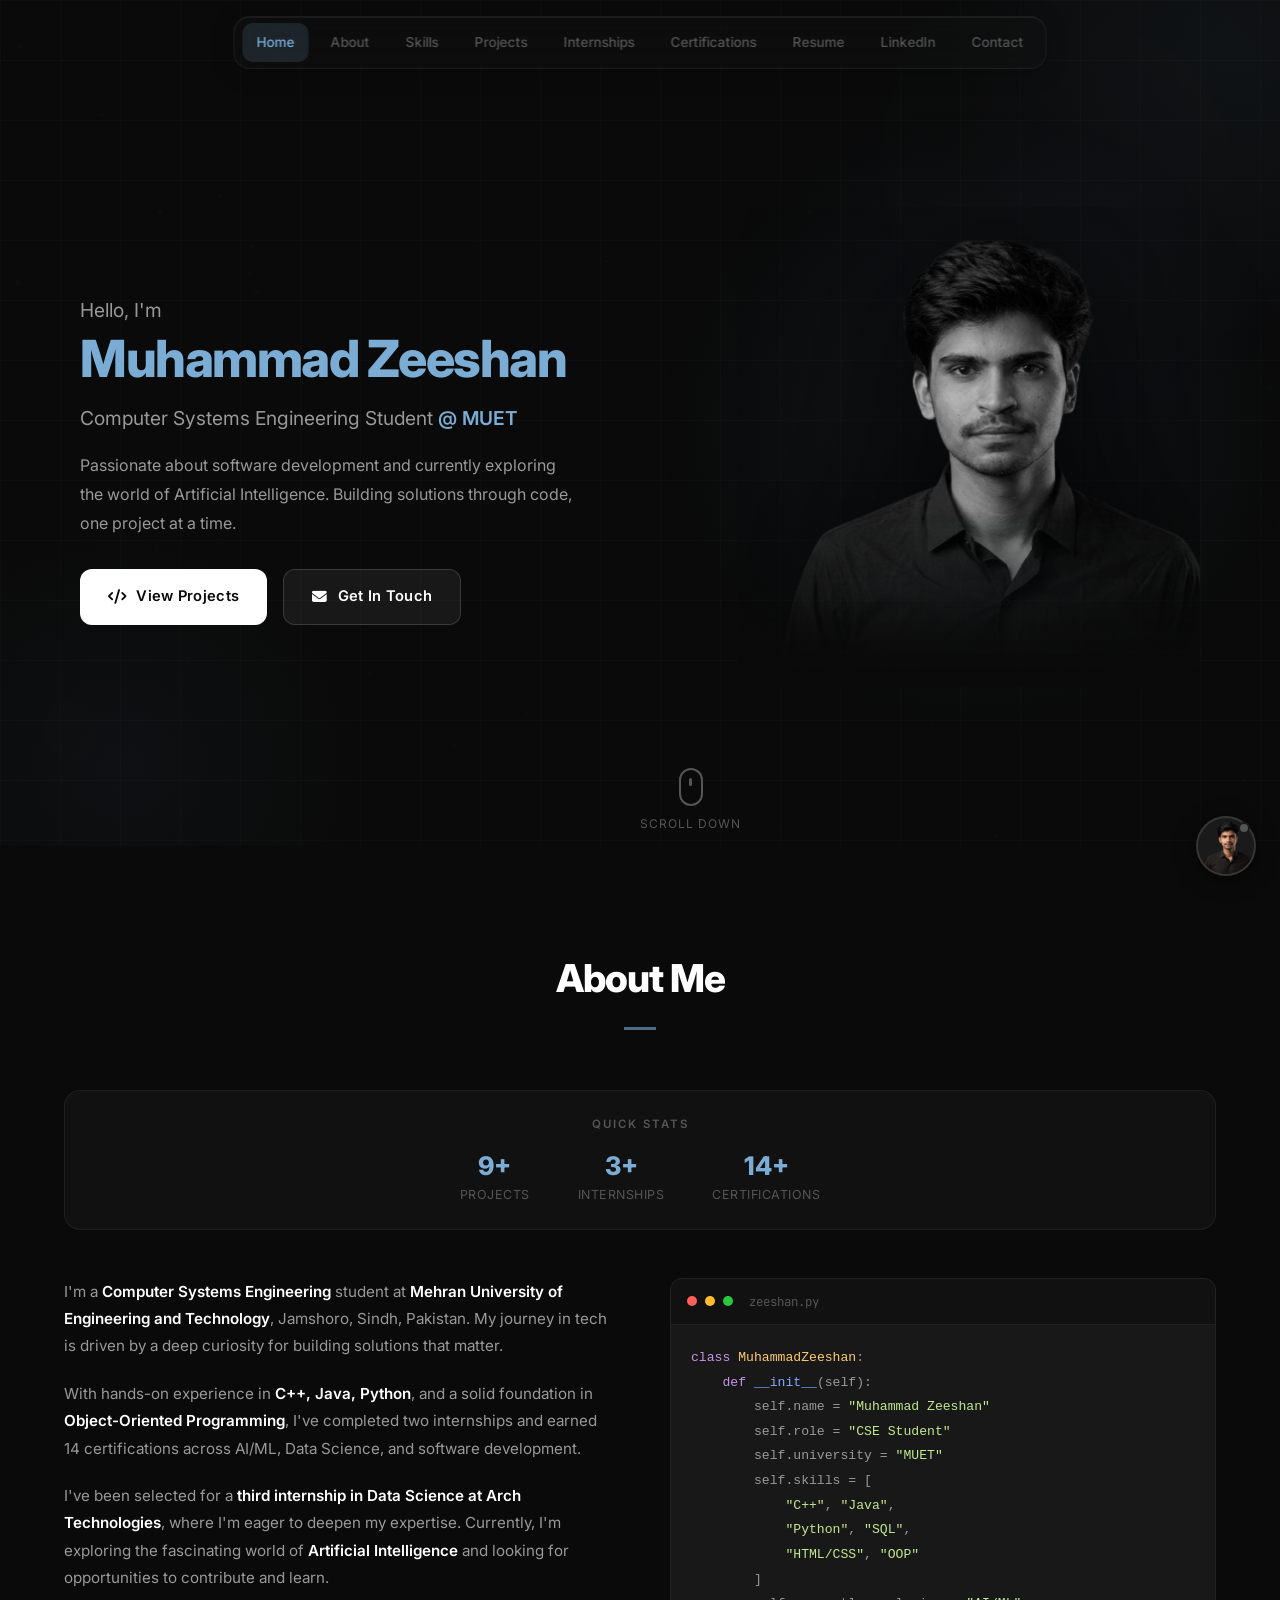
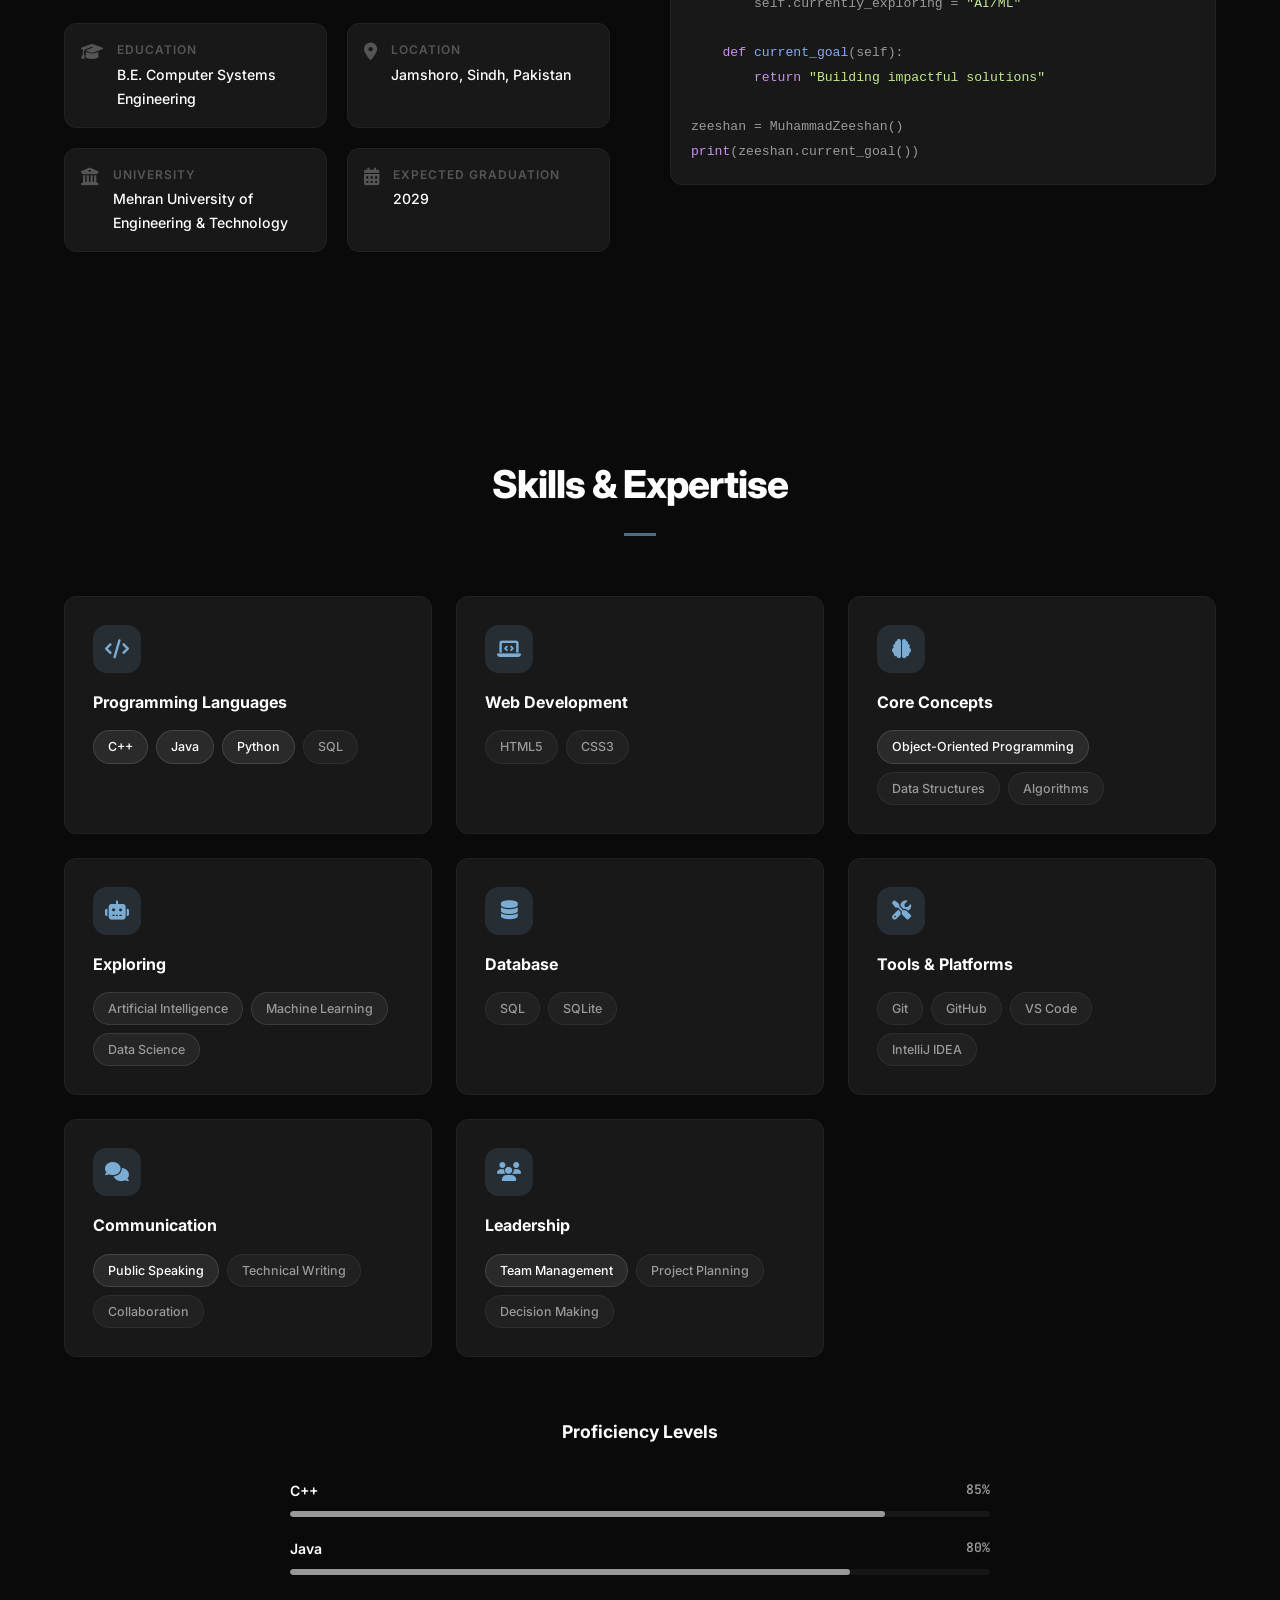
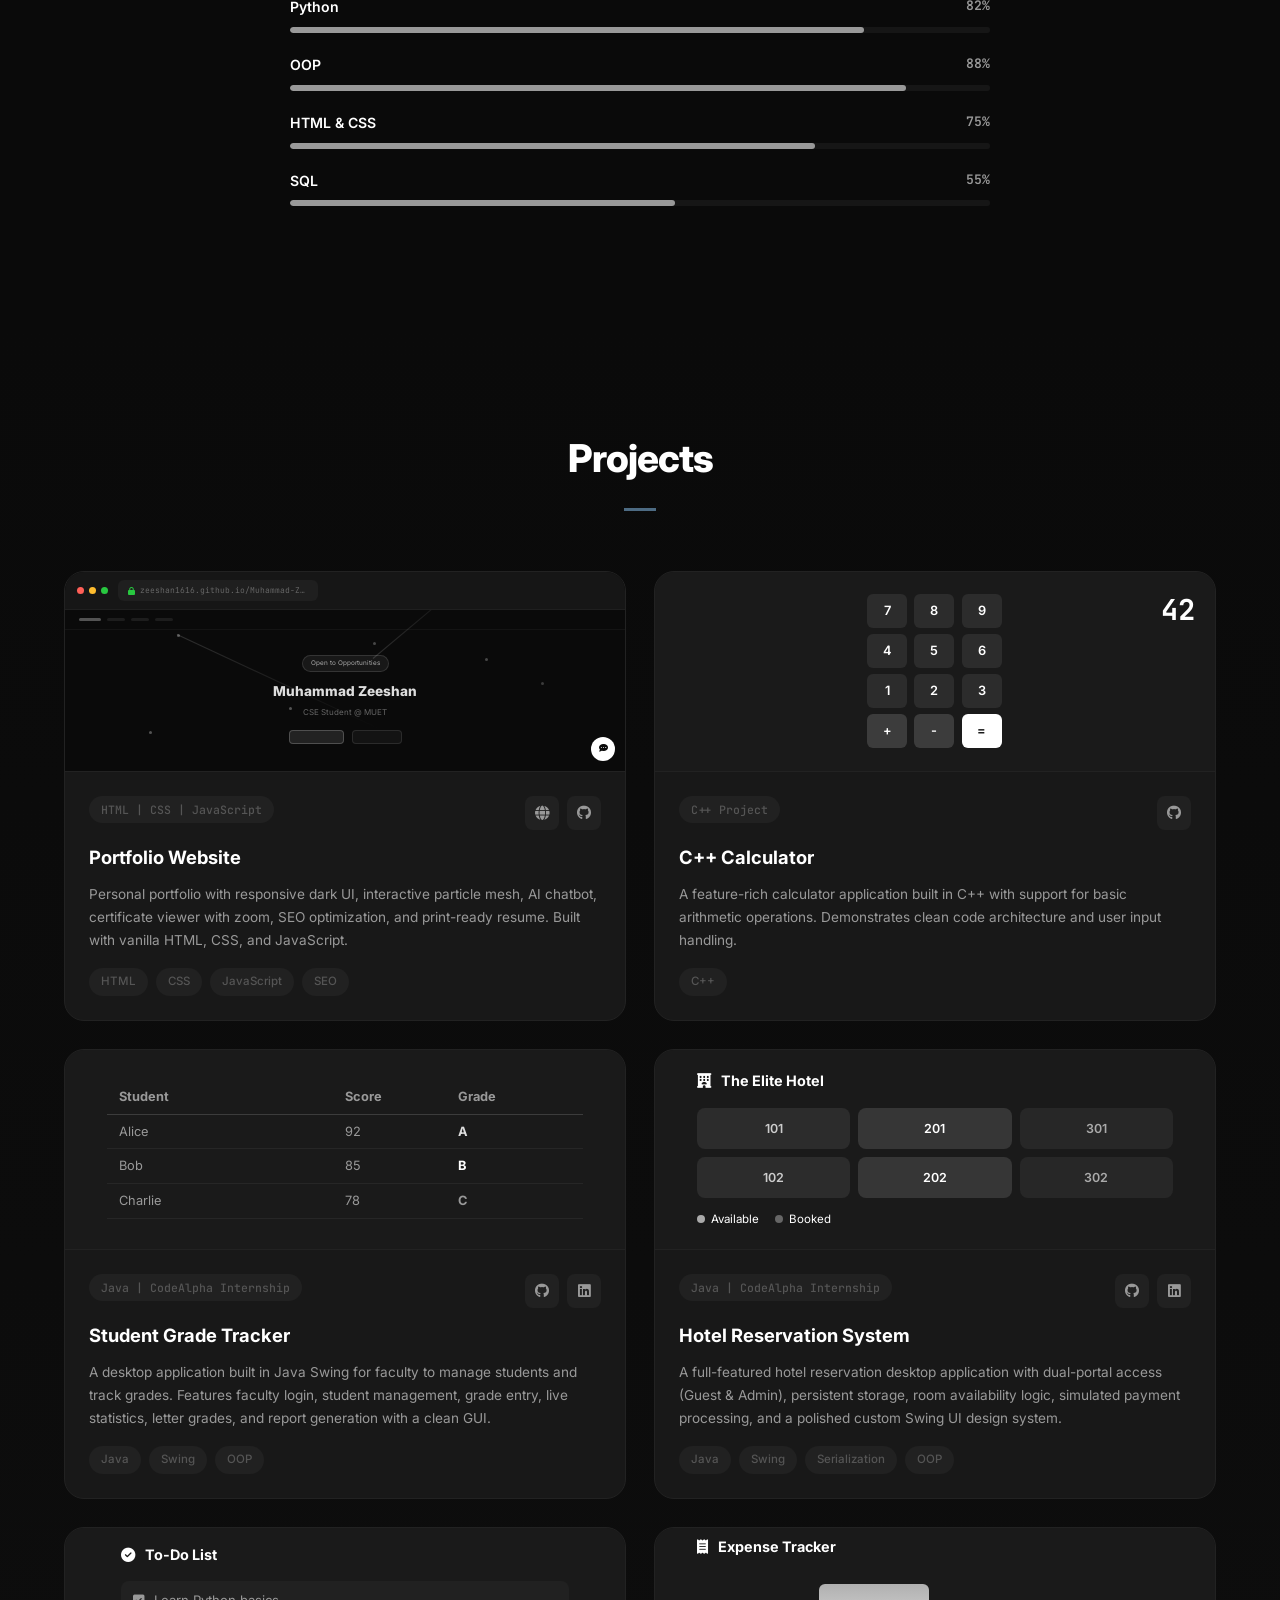
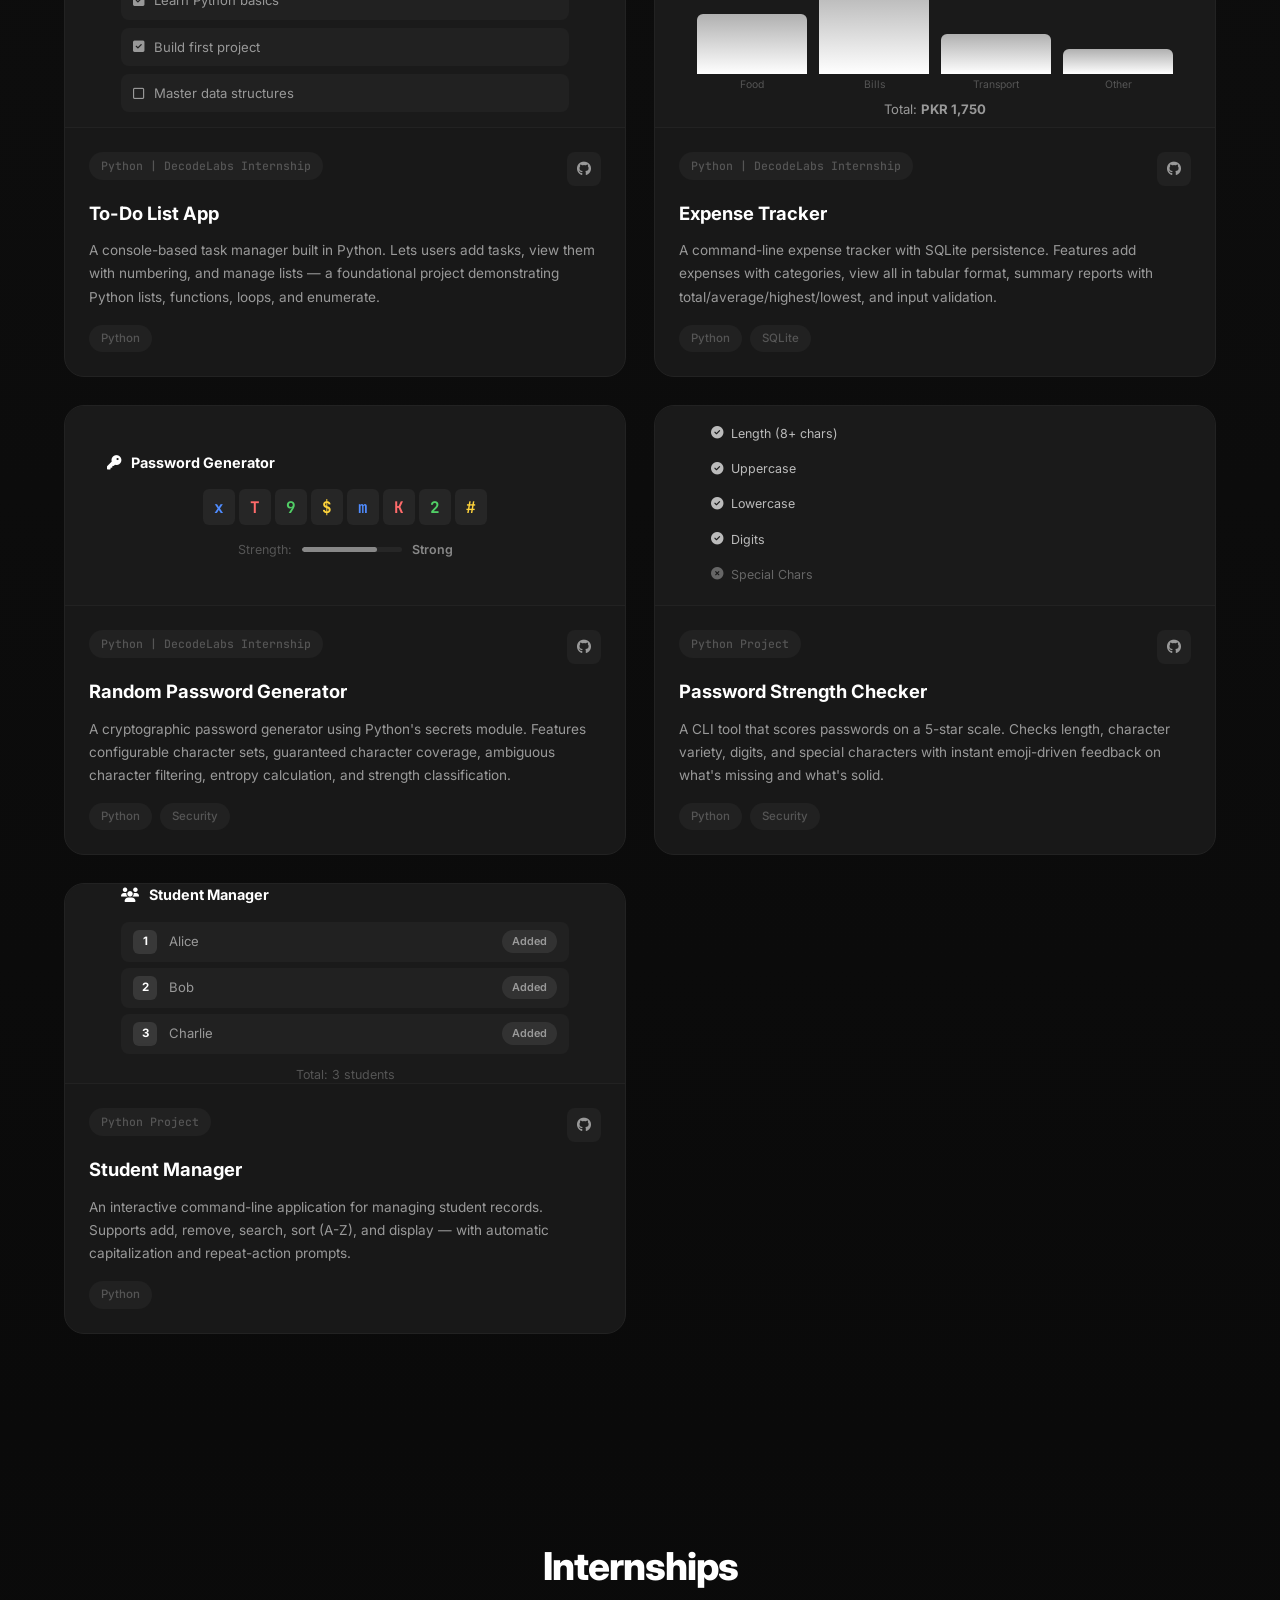
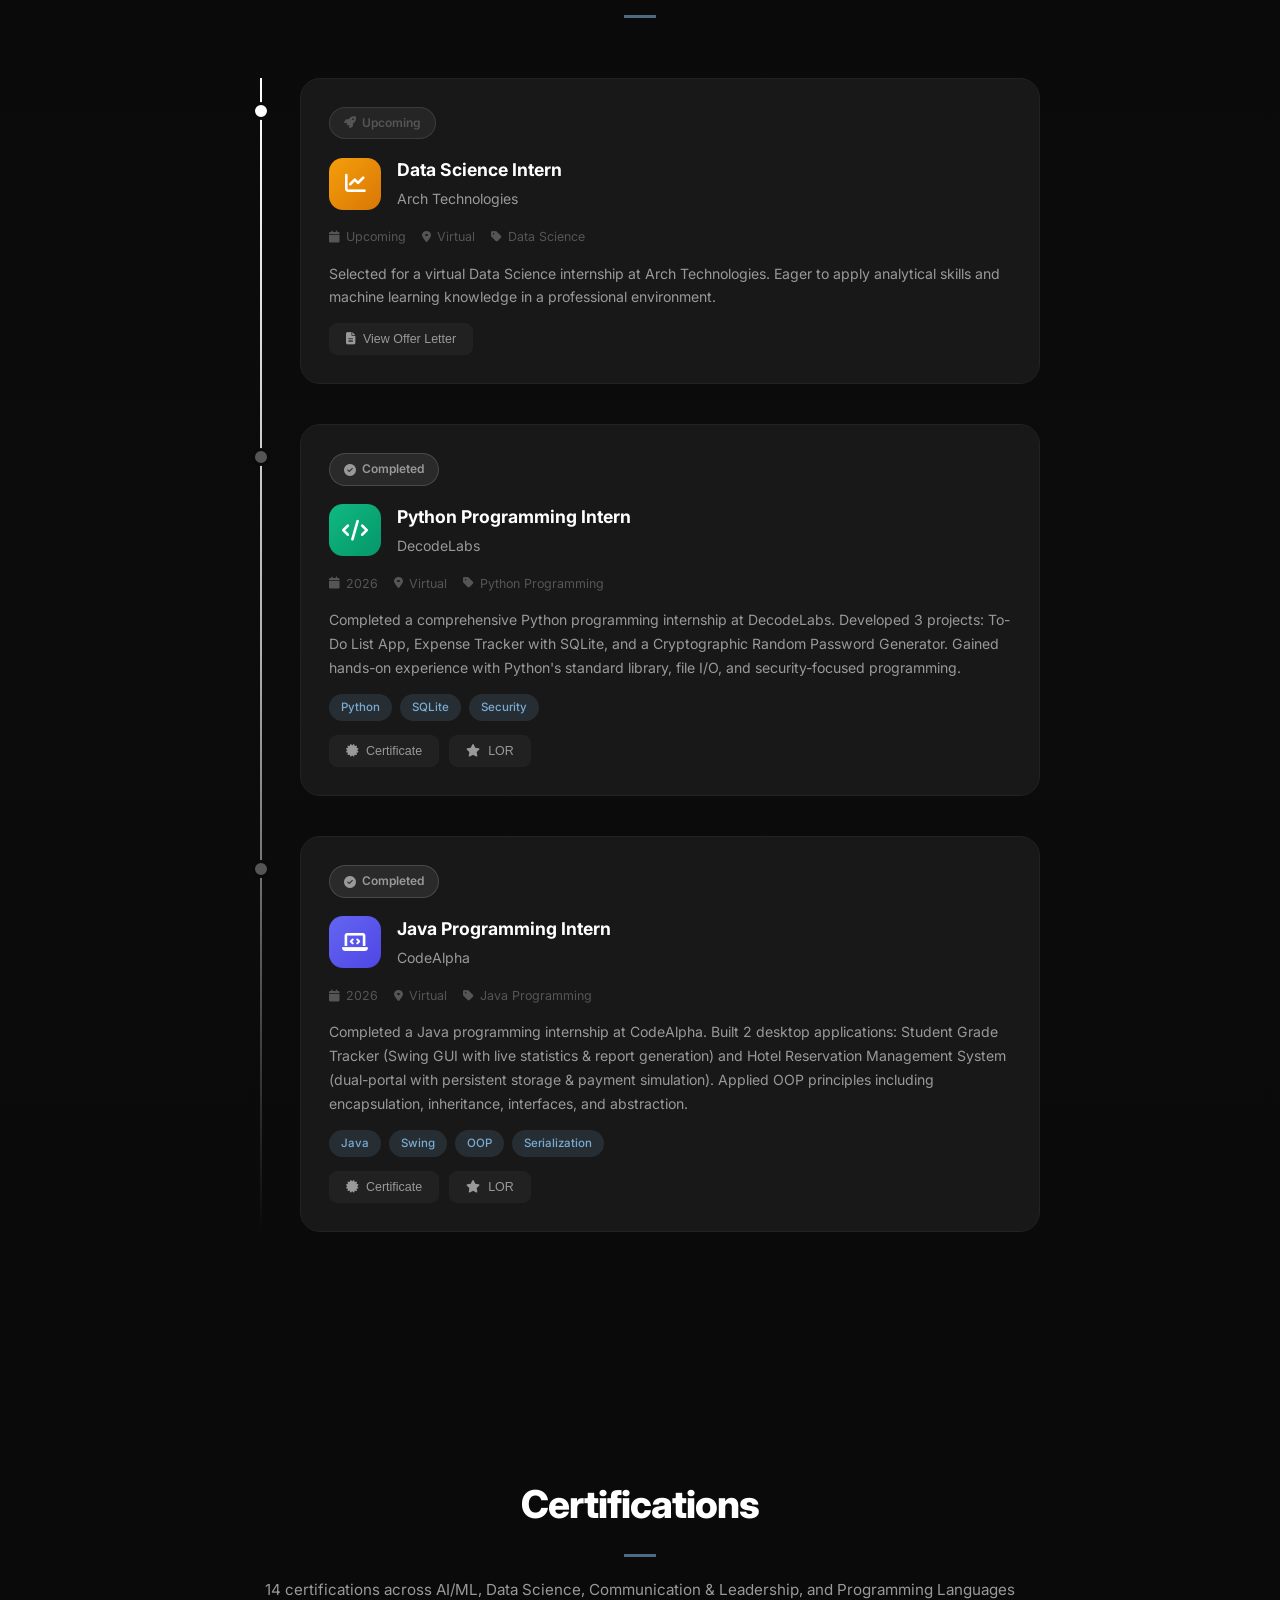
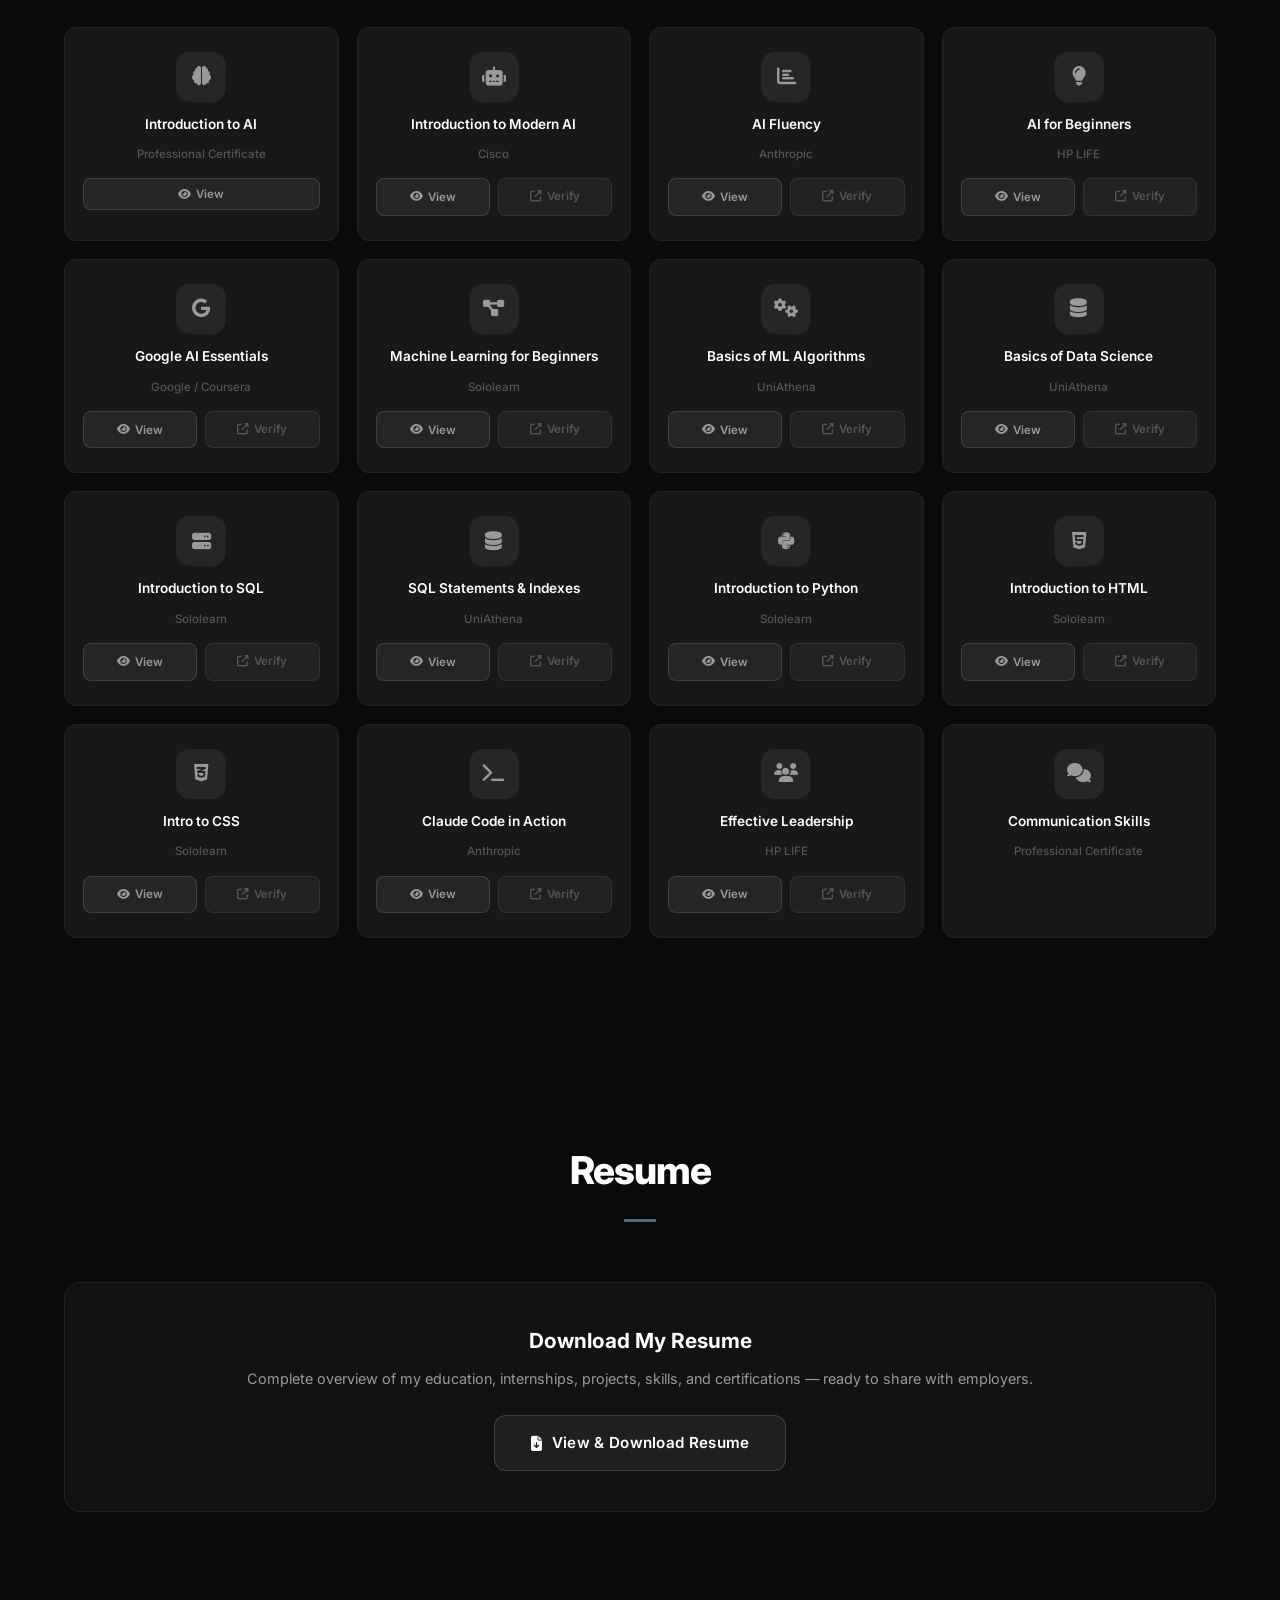
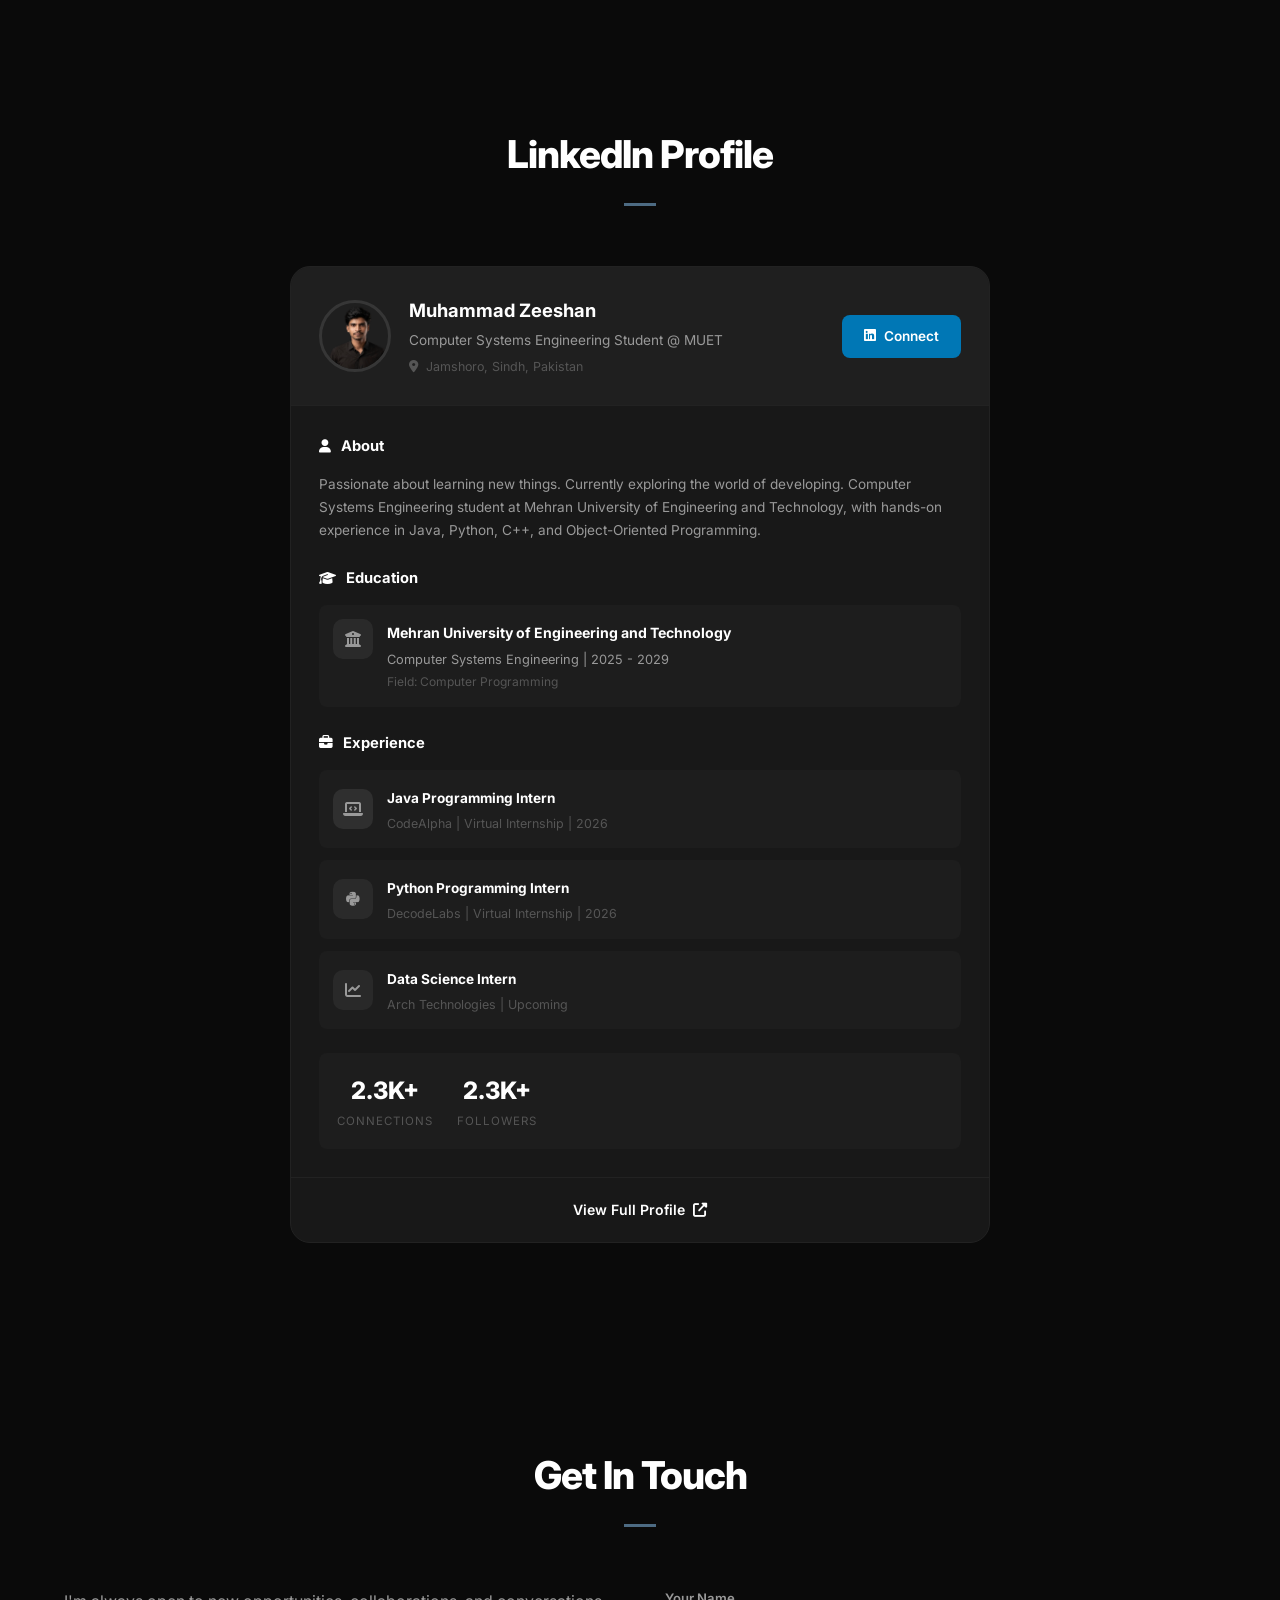
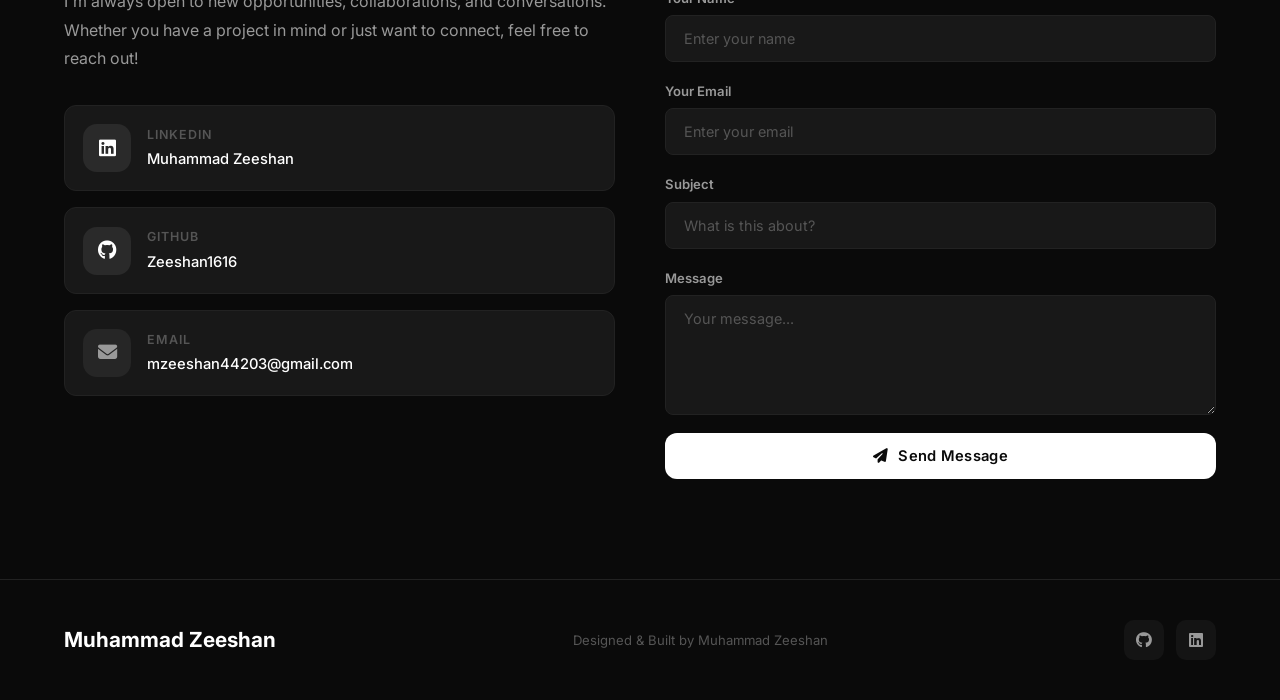
==== commit cb5686ec: "Reveal website content as intro fades out" ====
--- a/index.html
+++ b/index.html
@@ -1486,6 +1486,8 @@
             const text = 'Muhammad Zeeshan';
             const letterDelay = 100;
 
+            document.body.classList.add('loading');
+
             // Create spans for each letter
             text.split('').forEach(function(char, i) {
                 const span = document.createElement('span');
@@ -1511,13 +1513,16 @@
                 introName.style.opacity = '0';
             }, 2000);
 
-            // Fade out screen
+            // Fade out screen and reveal content
             setTimeout(function() {
                 introScreen.style.transition = 'opacity 0.8s ease';
                 introScreen.style.opacity = '0';
+                document.body.style.transition = 'opacity 0.8s ease';
+                document.body.style.opacity = '1';
+                document.body.classList.remove('loading');
             }, 2400);
 
-            // Remove from DOM
+            // Remove intro from DOM
             setTimeout(function() {
                 introScreen.remove();
             }, 3200);
--- a/style.css
+++ b/style.css
@@ -35,6 +35,14 @@
 
 .intro-name span {
     display: inline-block;
+}
+
+body.loading {
+    overflow: hidden;
+}
+
+body.loading > *:not(.intro-screen) {
+    opacity: 0;
 }
 
 :root {
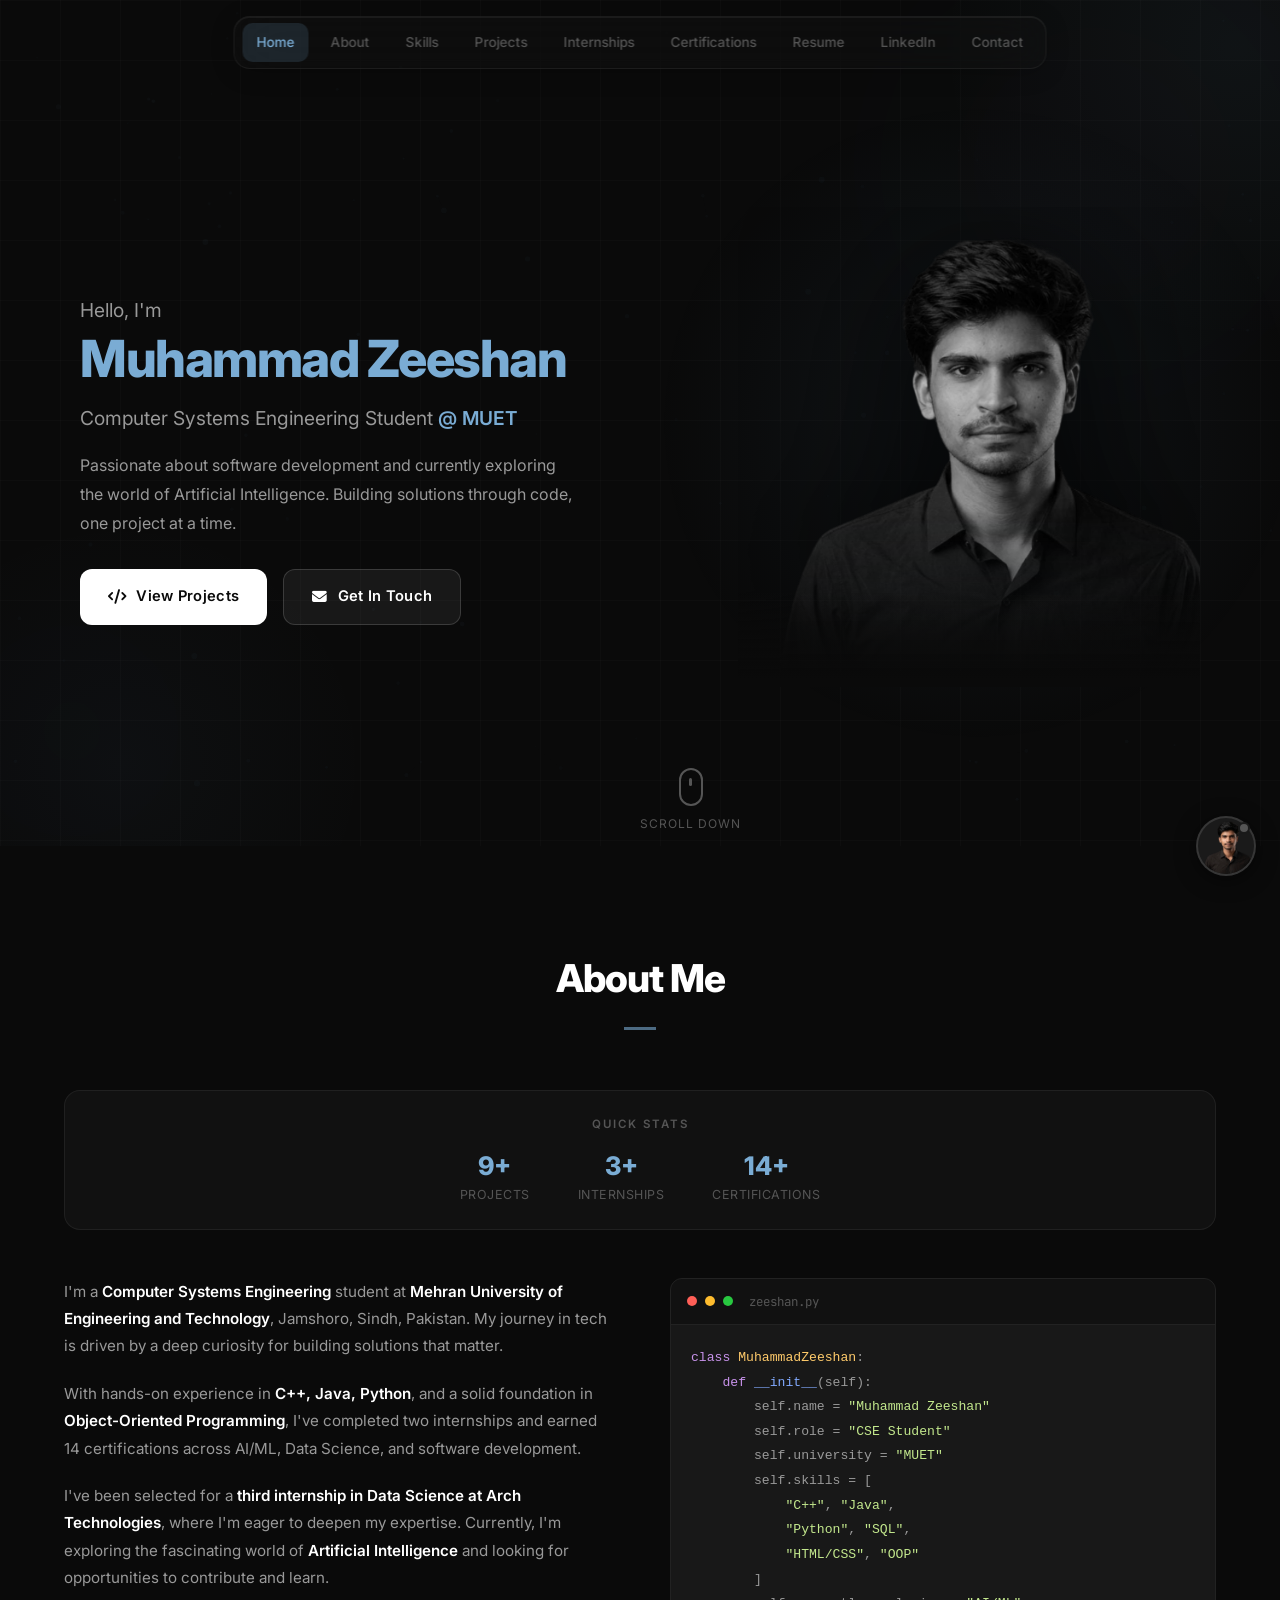
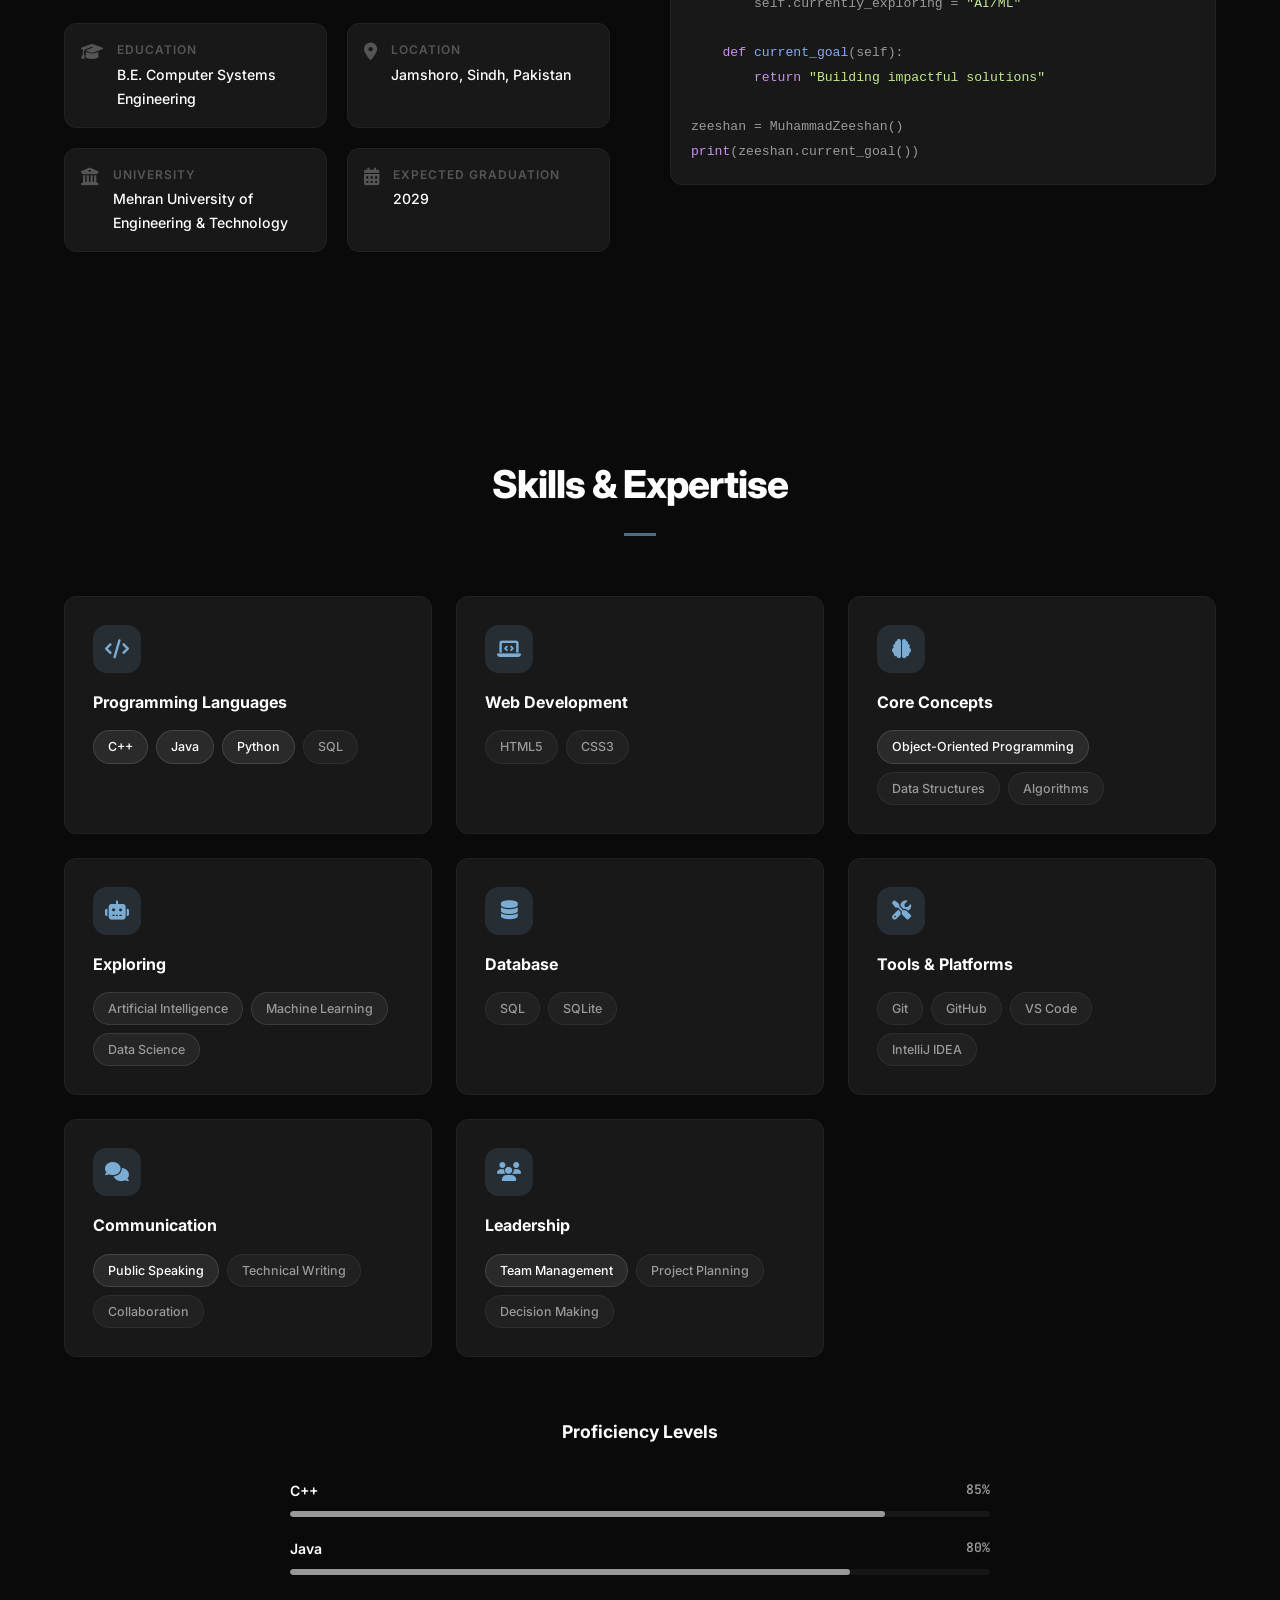
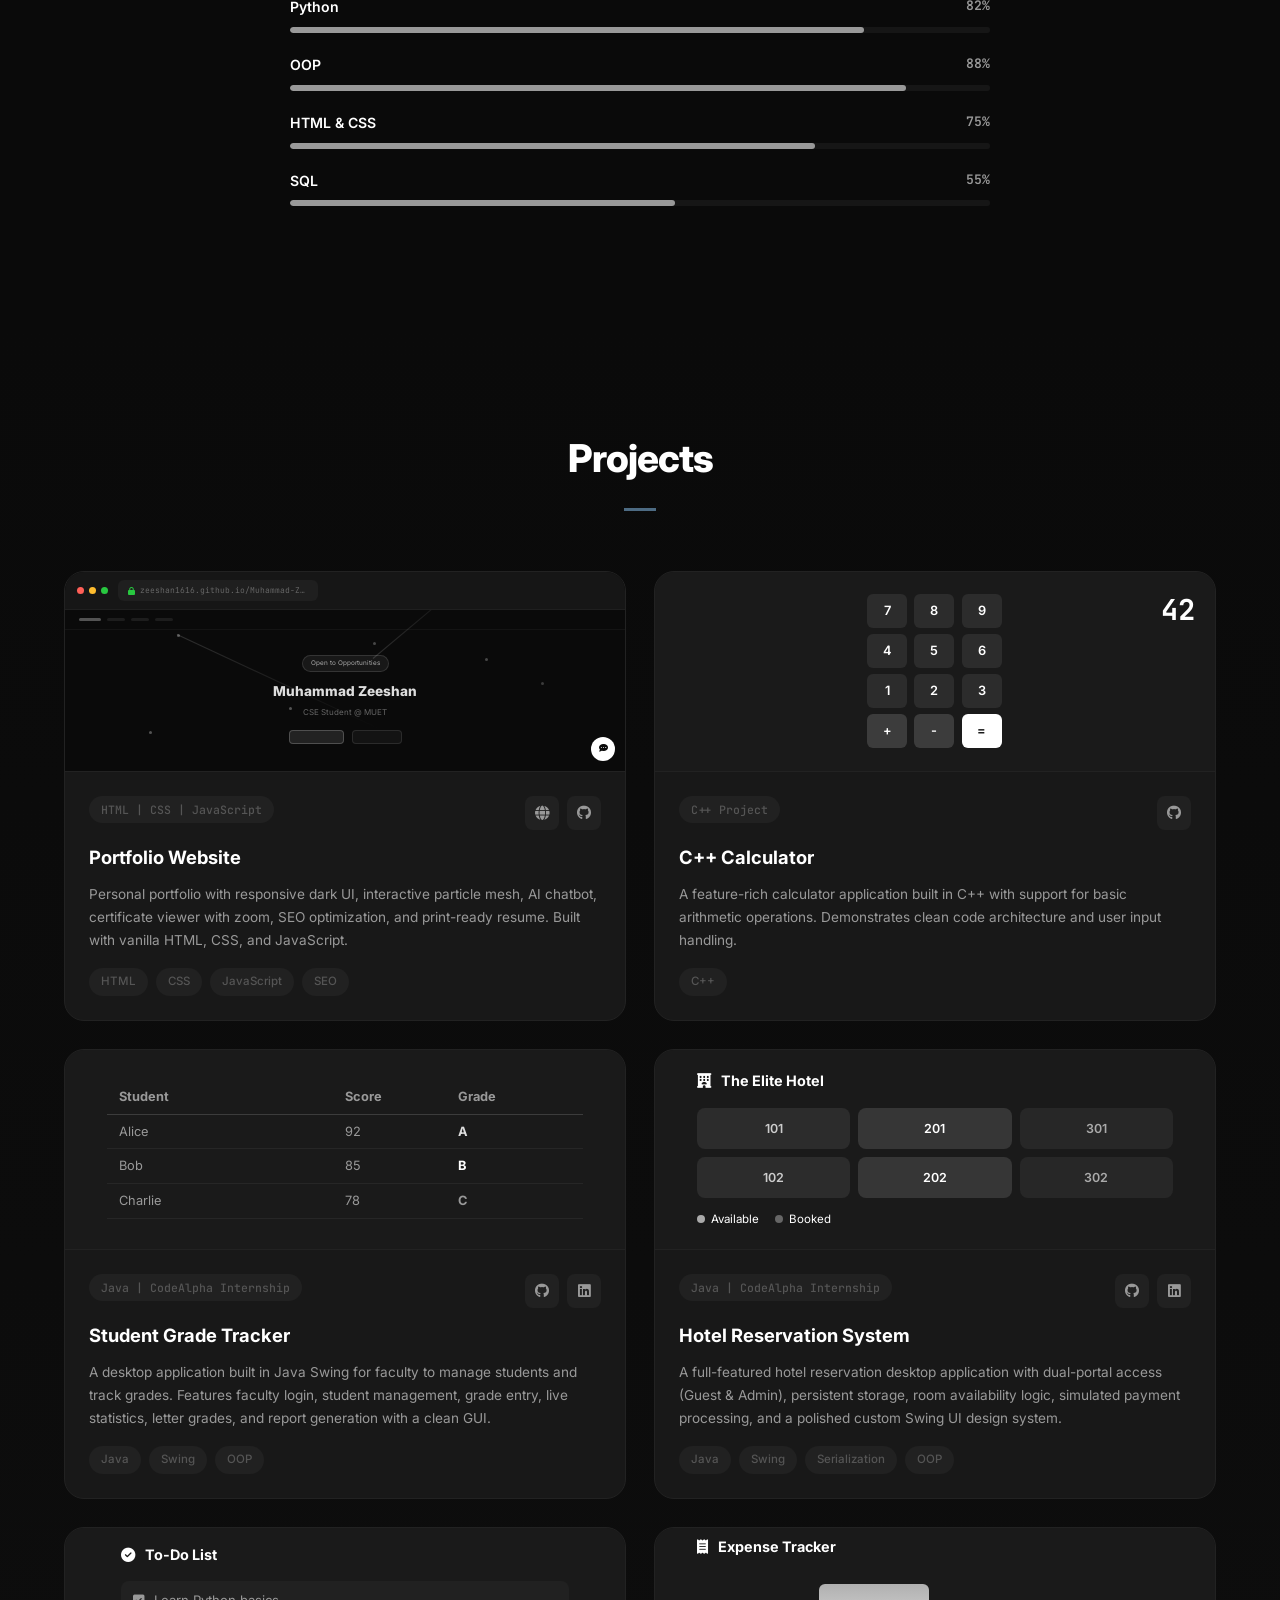
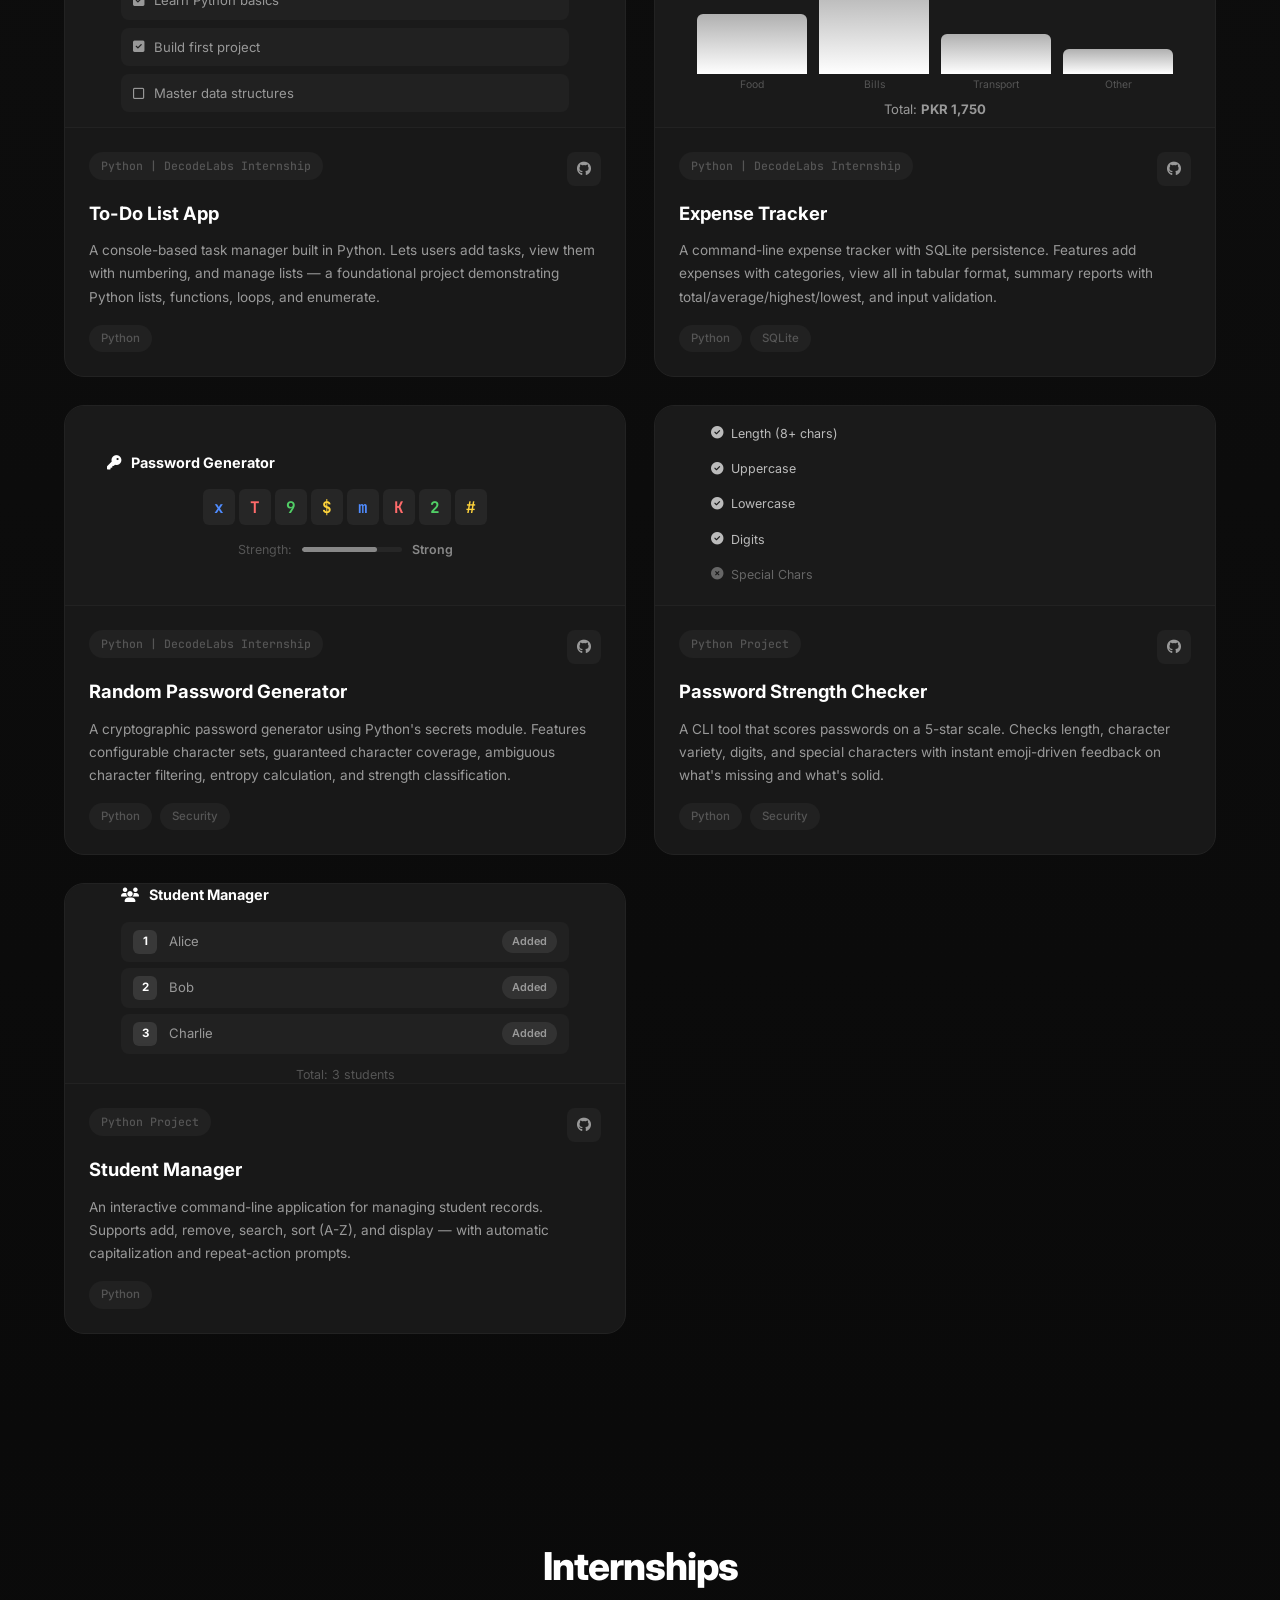
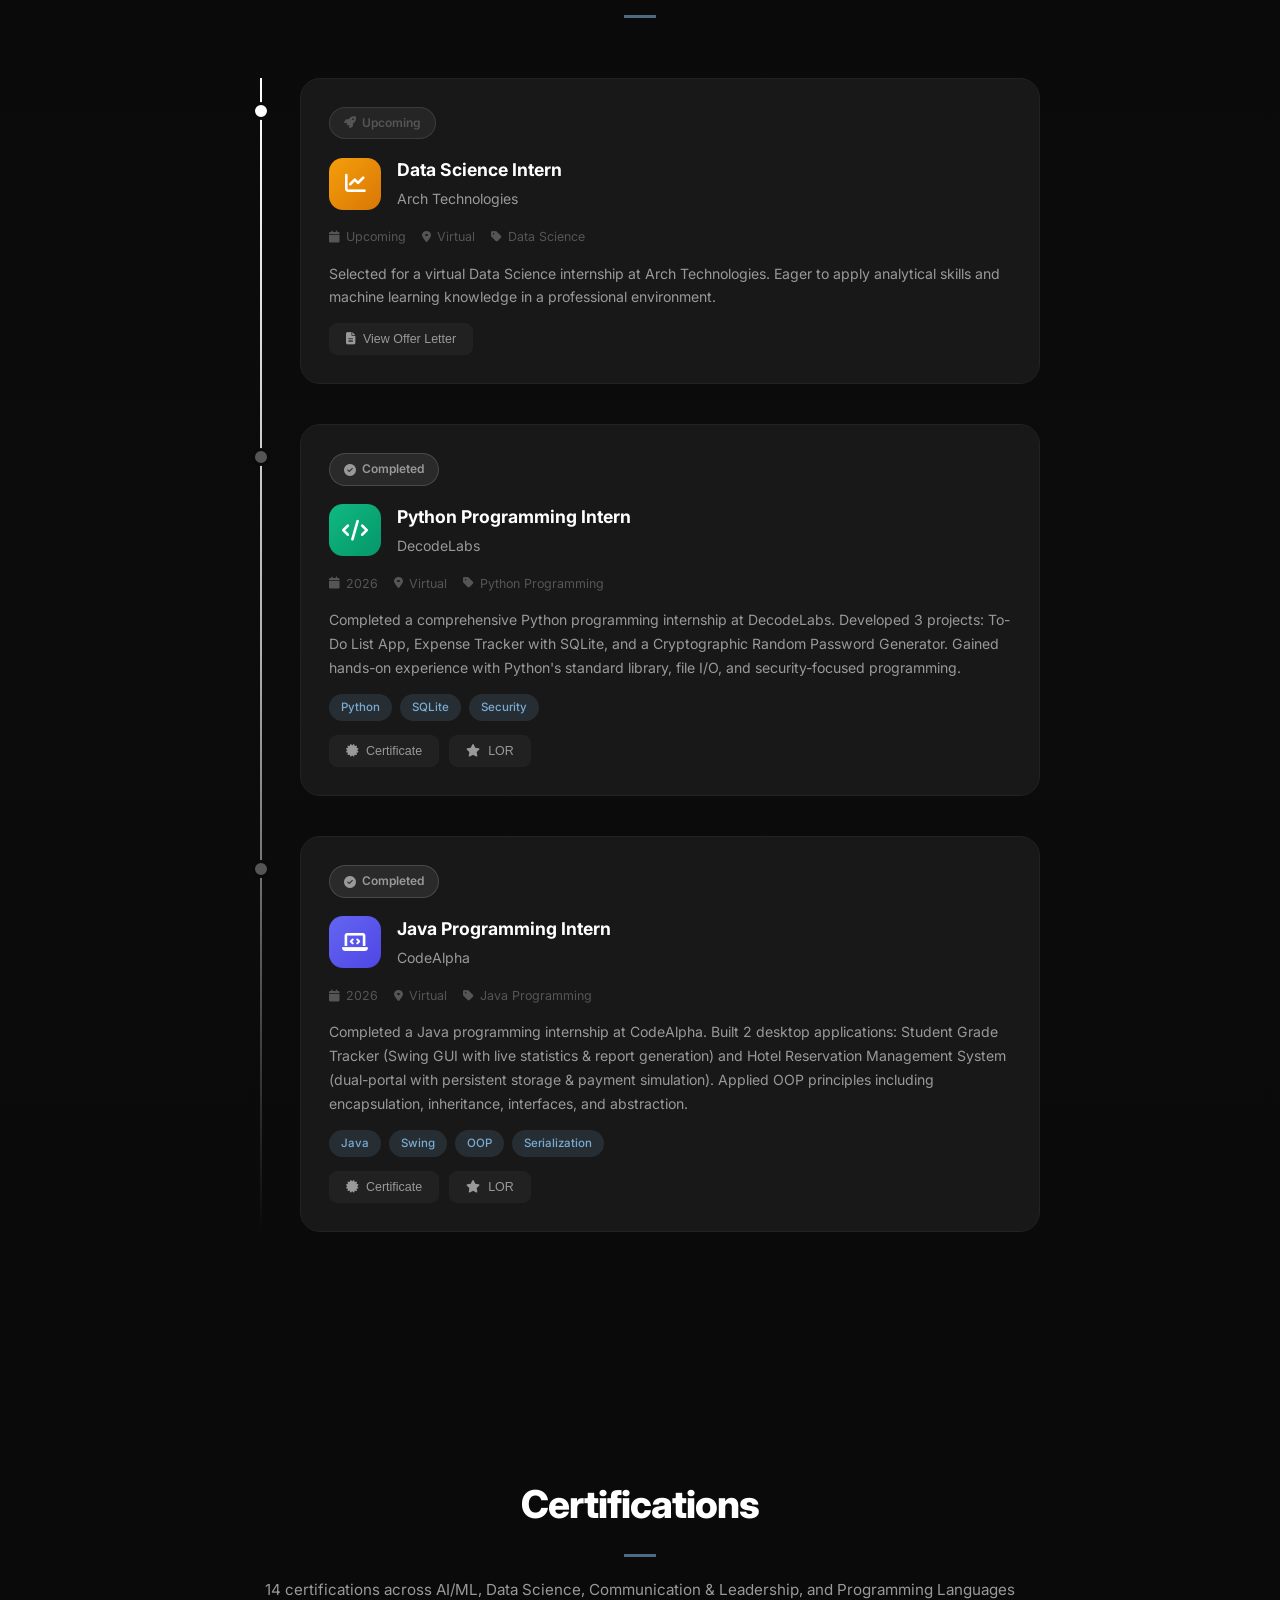
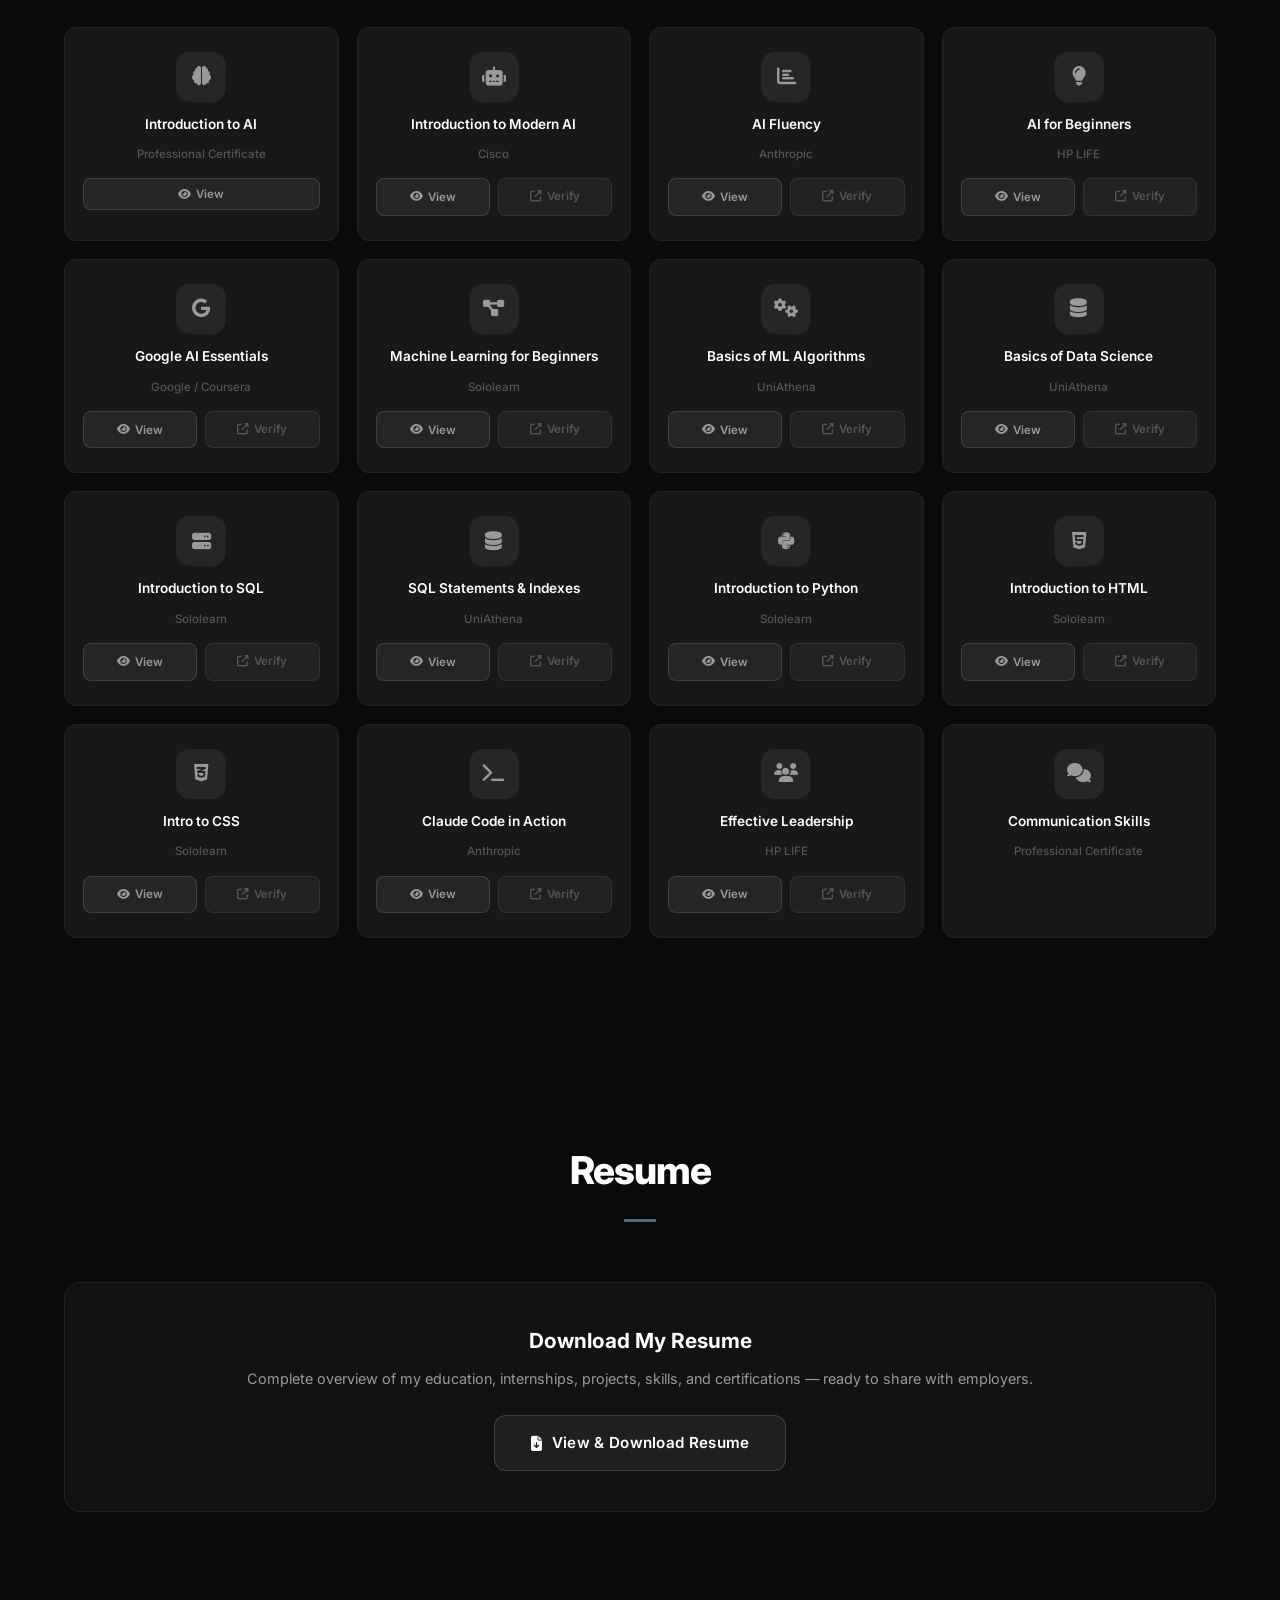
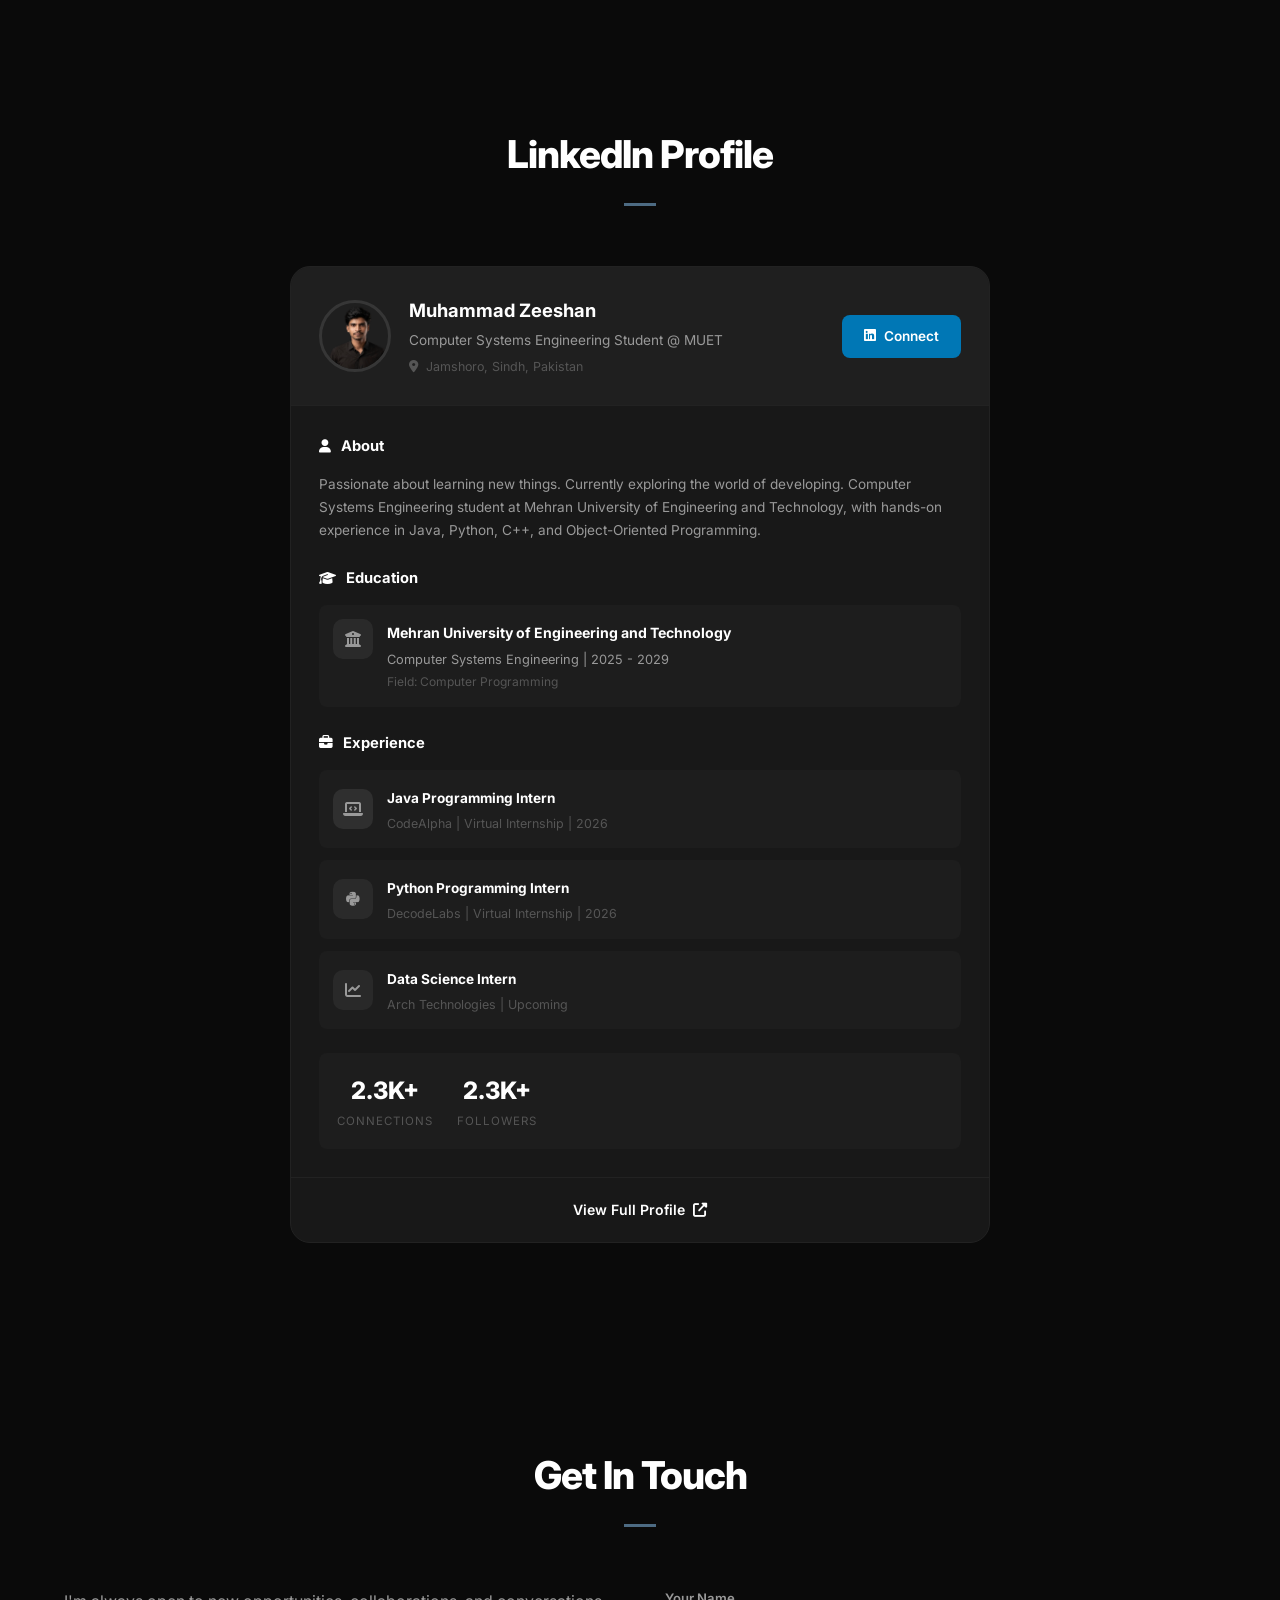
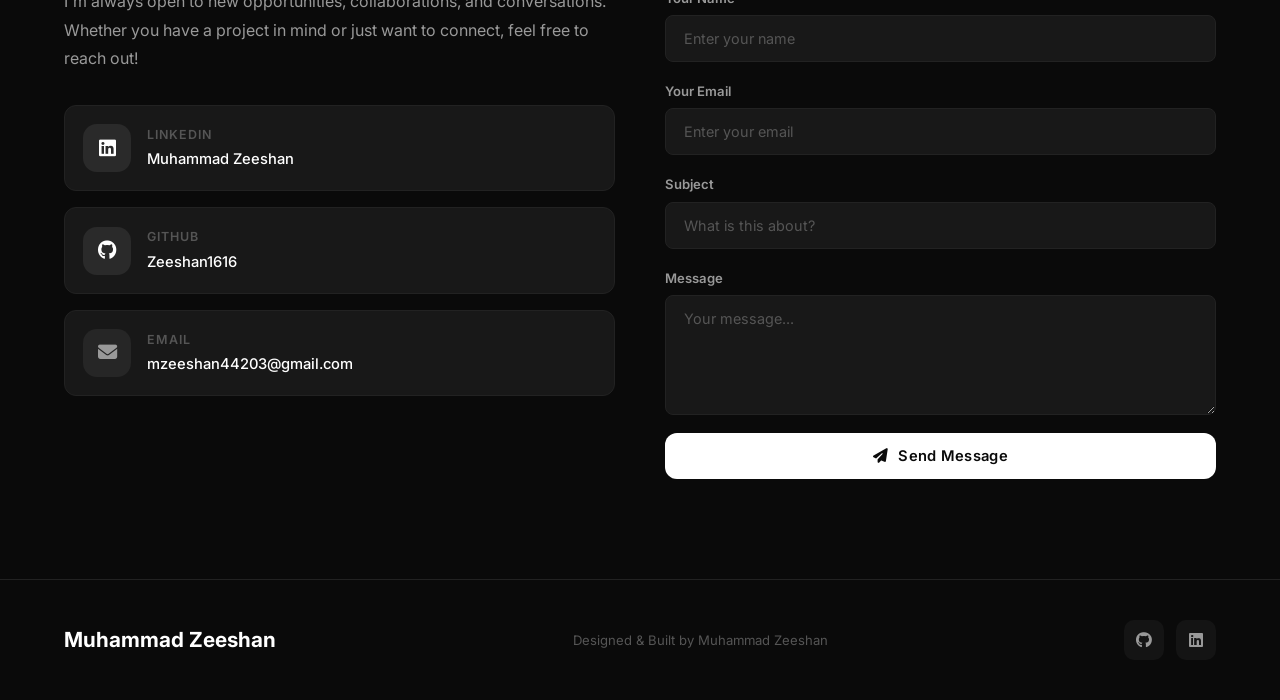
==== commit 5e2e8d1d: "Fix duplicate quick replies and orphaned CSS" ====
--- a/index.html
+++ b/index.html
@@ -1469,8 +1469,6 @@
 
         <div class="zee-messages" id="zee-messages"></div>
 
-        <div class="zee-quick-replies" id="zee-quick-replies"></div>
-
         <div class="zee-input-area">
             <input type="text" class="zee-input" id="zee-input" placeholder="Ask me about Zeeshan..." autocomplete="off">
             <button class="zee-send" id="zee-send" aria-label="Send message">
--- a/style.css
+++ b/style.css
@@ -1936,8 +1936,6 @@
 .resume-btn:hover {
     background: rgba(255, 255, 255, 0.12);
     border-color: rgba(255, 255, 255, 0.3);
-}
-    color: var(--accent);
 }
 
 .resume-btn i {
@@ -2487,9 +2485,7 @@
         width: 100%;
         max-height: 0;
         padding: 0;
-        flex-direction: column;
         border-bottom: 1px solid var(--border-color);
-        max-height: 0;
         overflow: hidden;
         opacity: 0;
         transition: max-height 0.4s cubic-bezier(0.4, 0, 0.2, 1), opacity 0.3s ease, padding 0.3s ease;
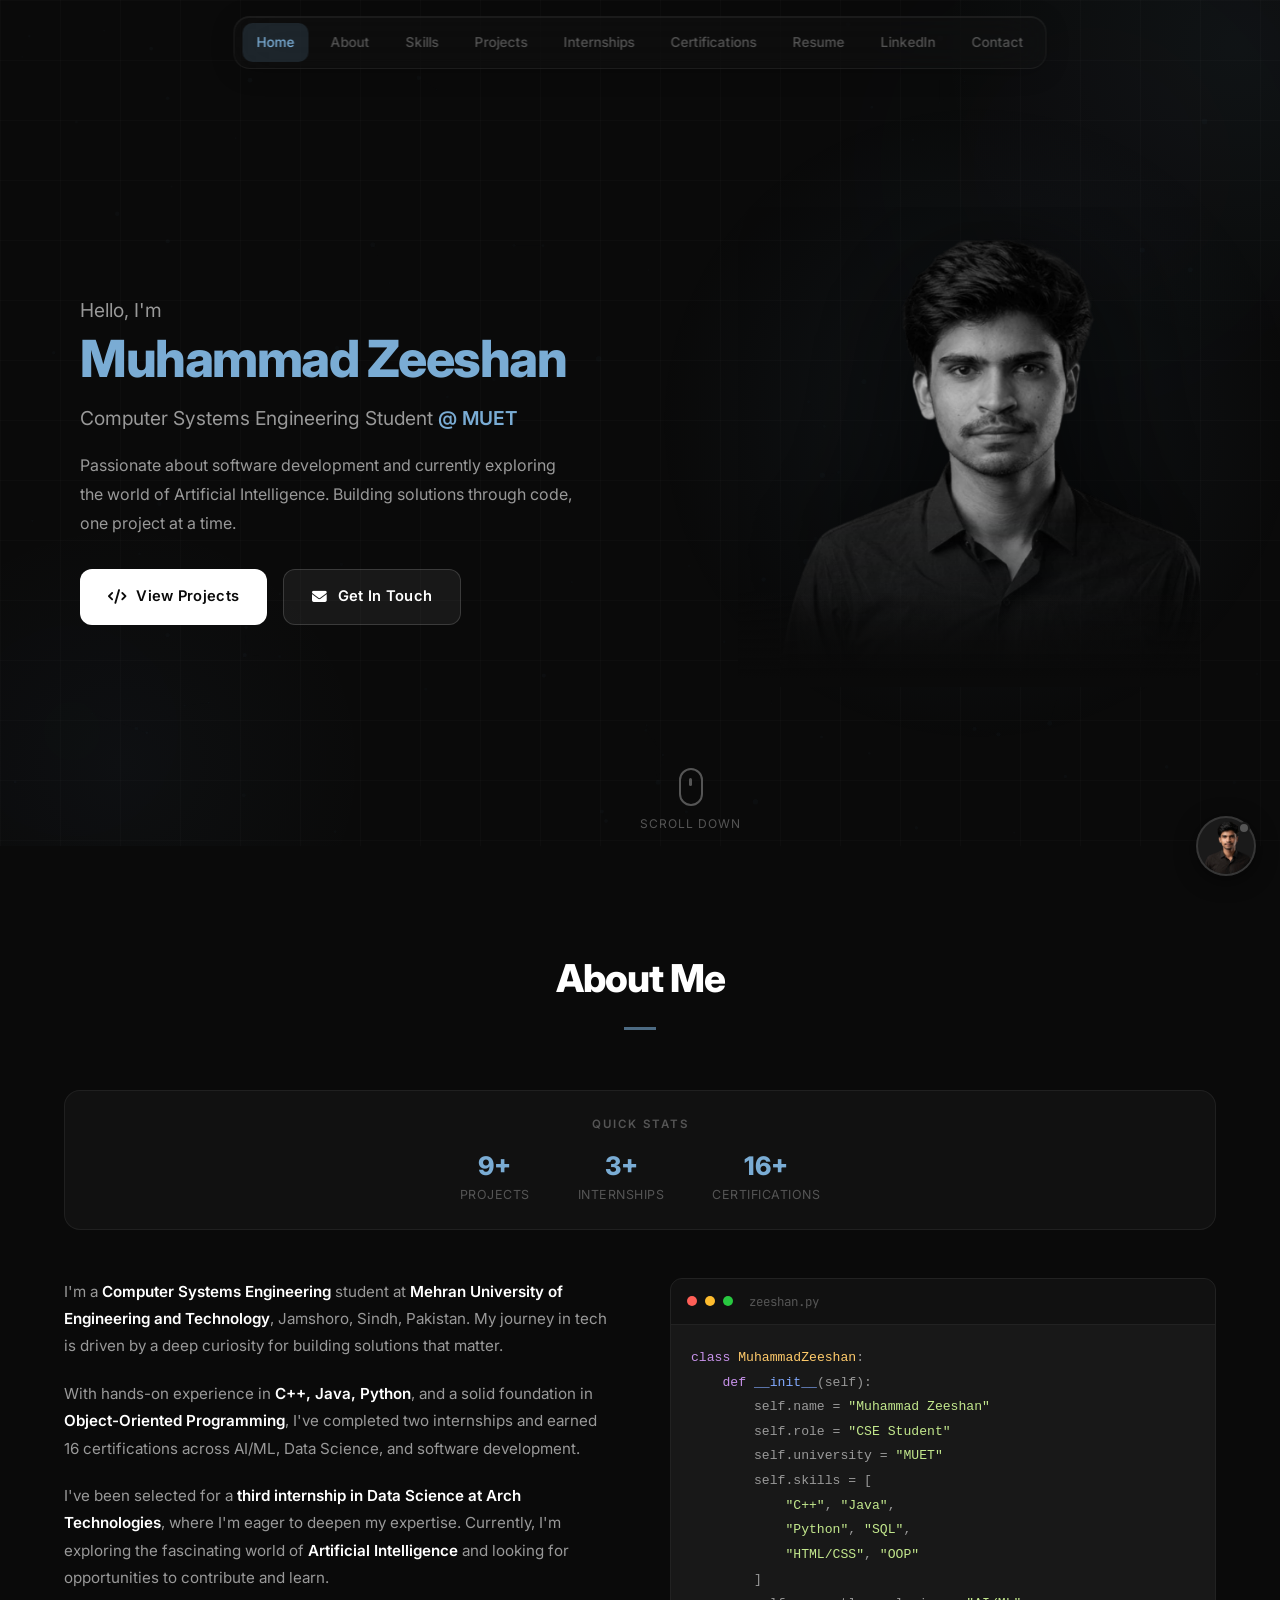
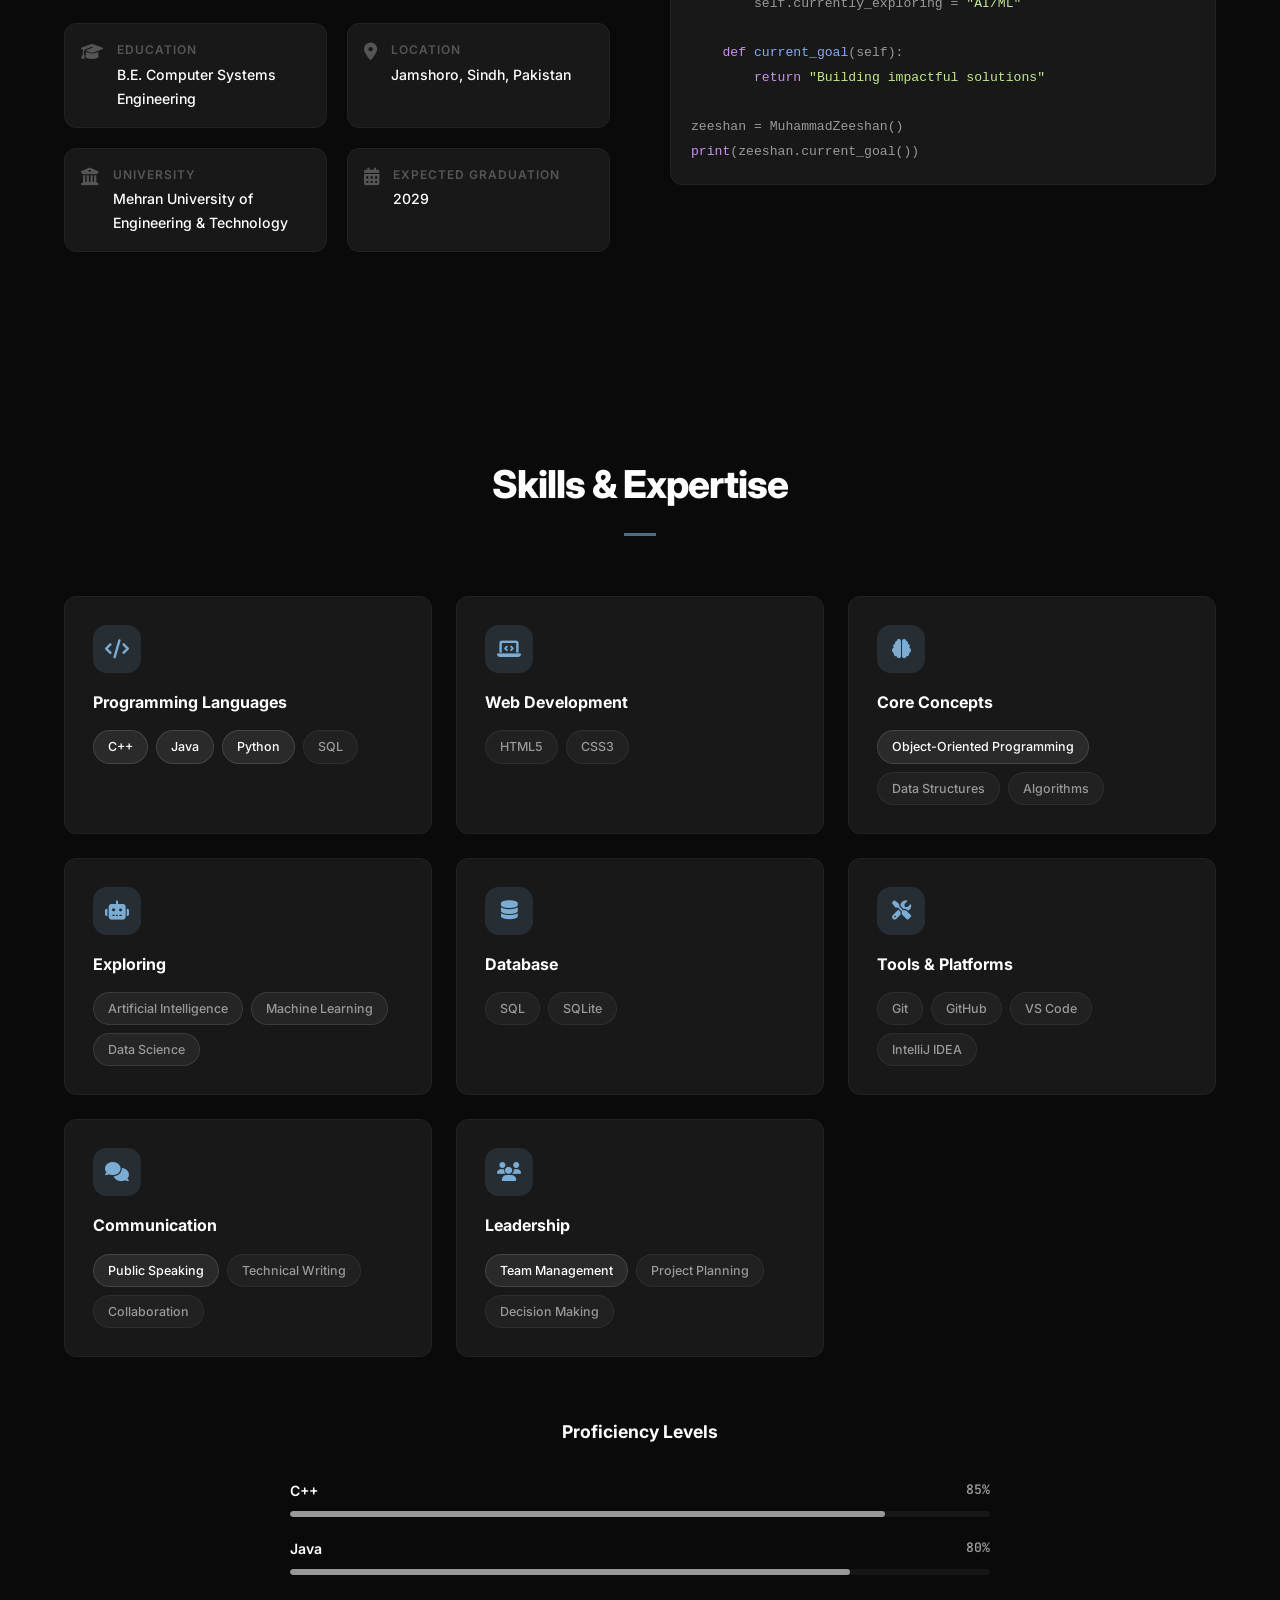
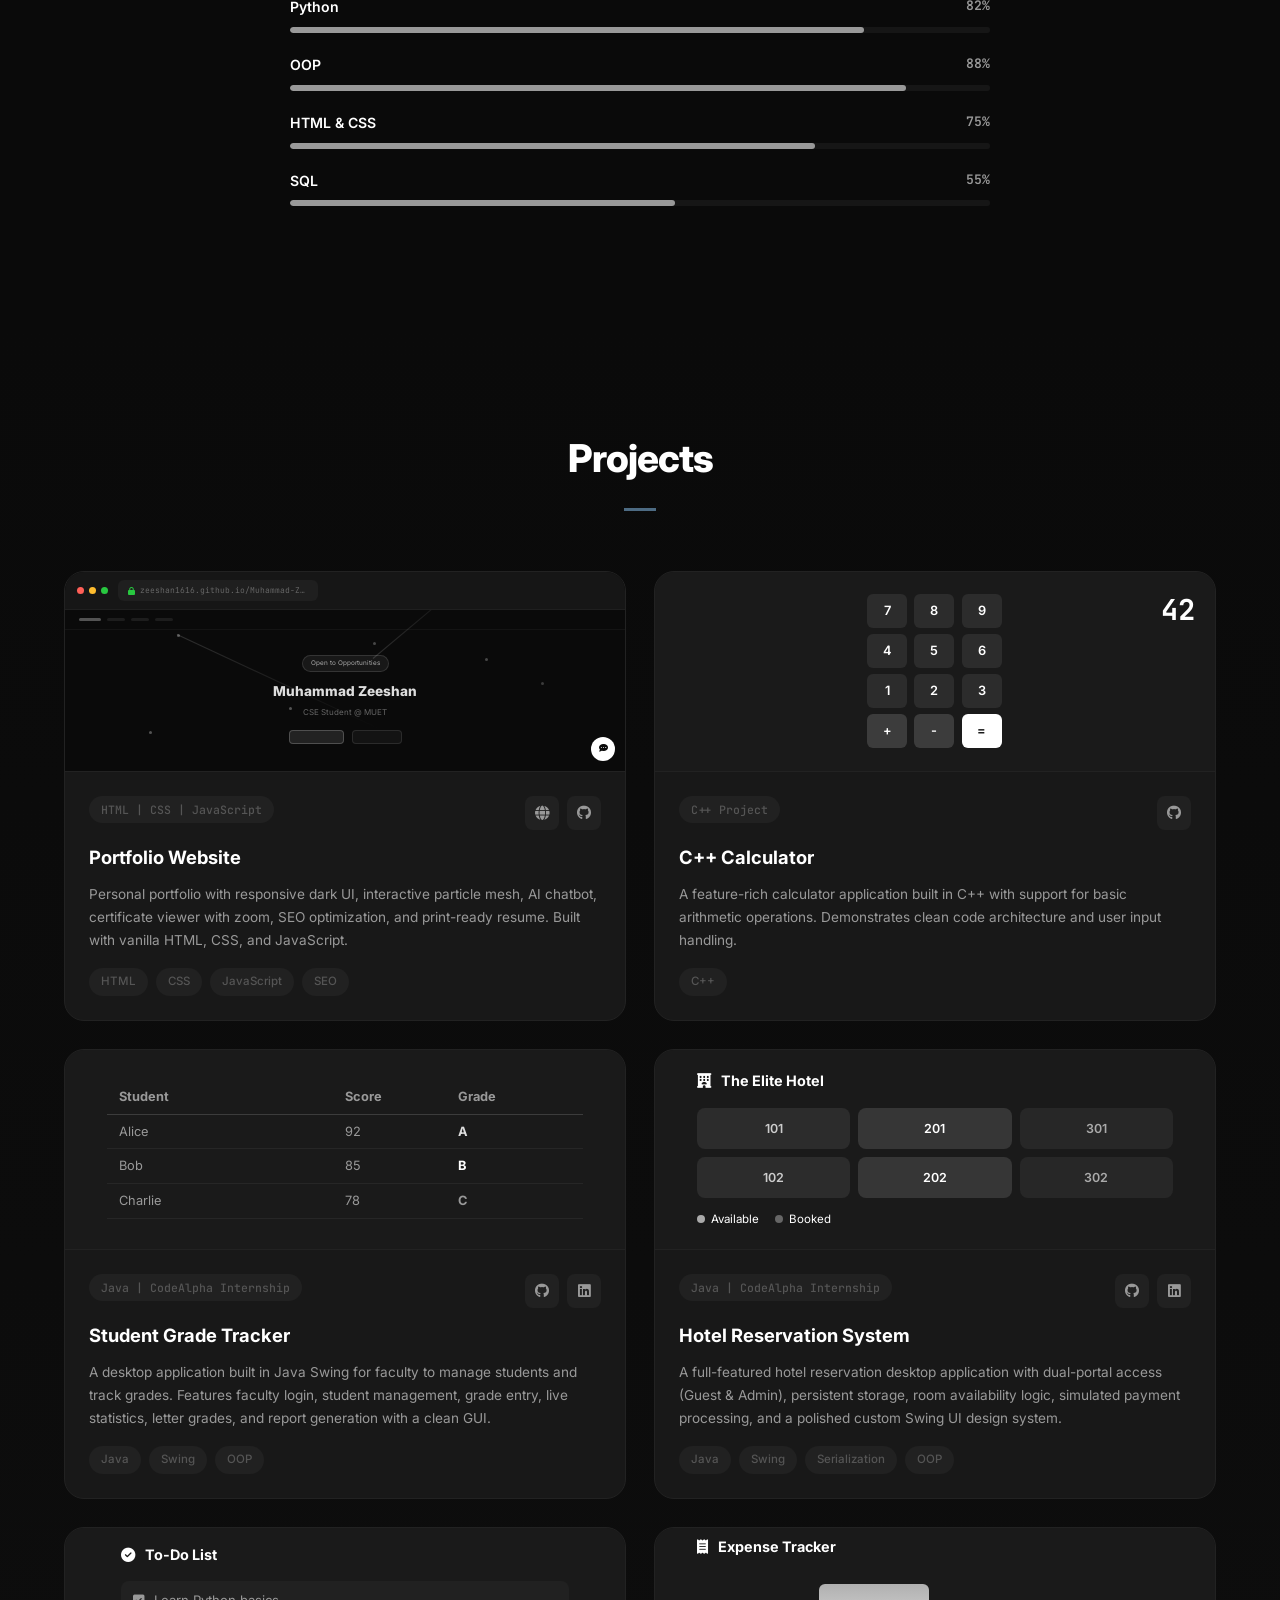
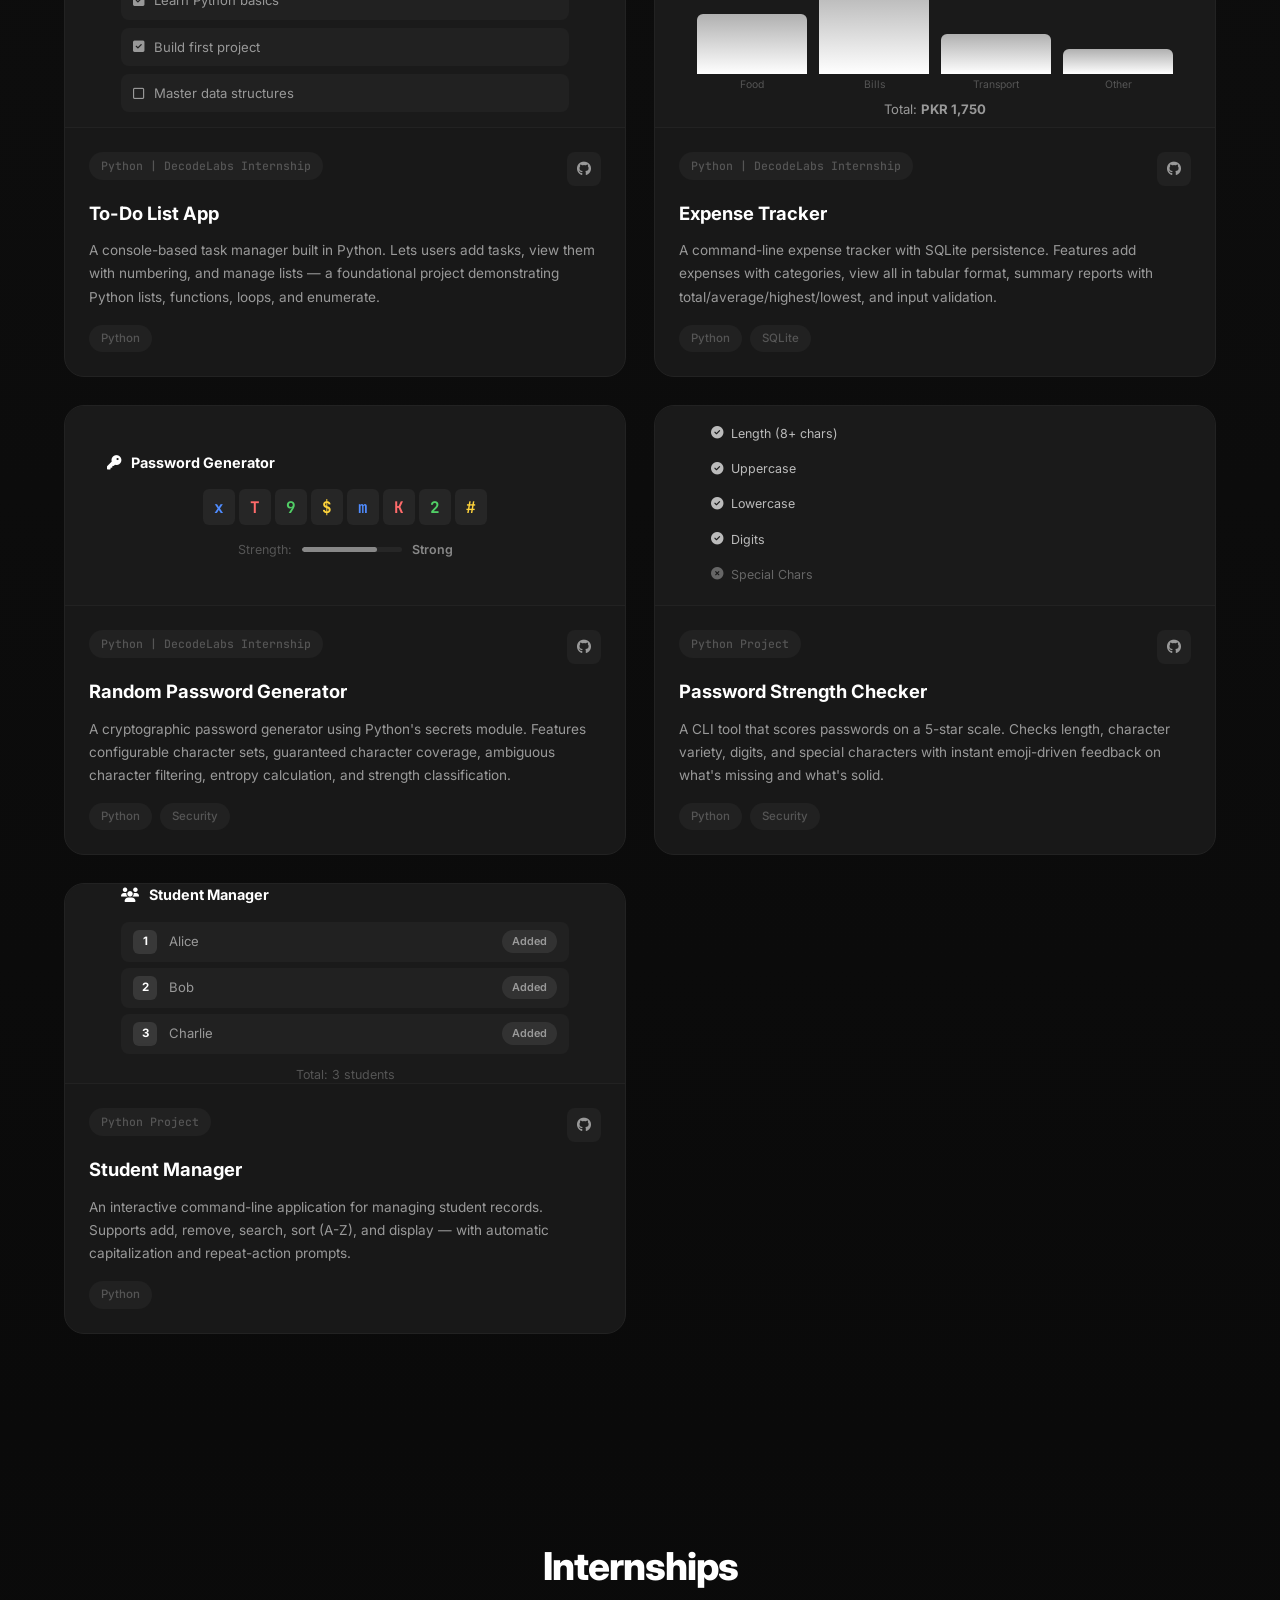
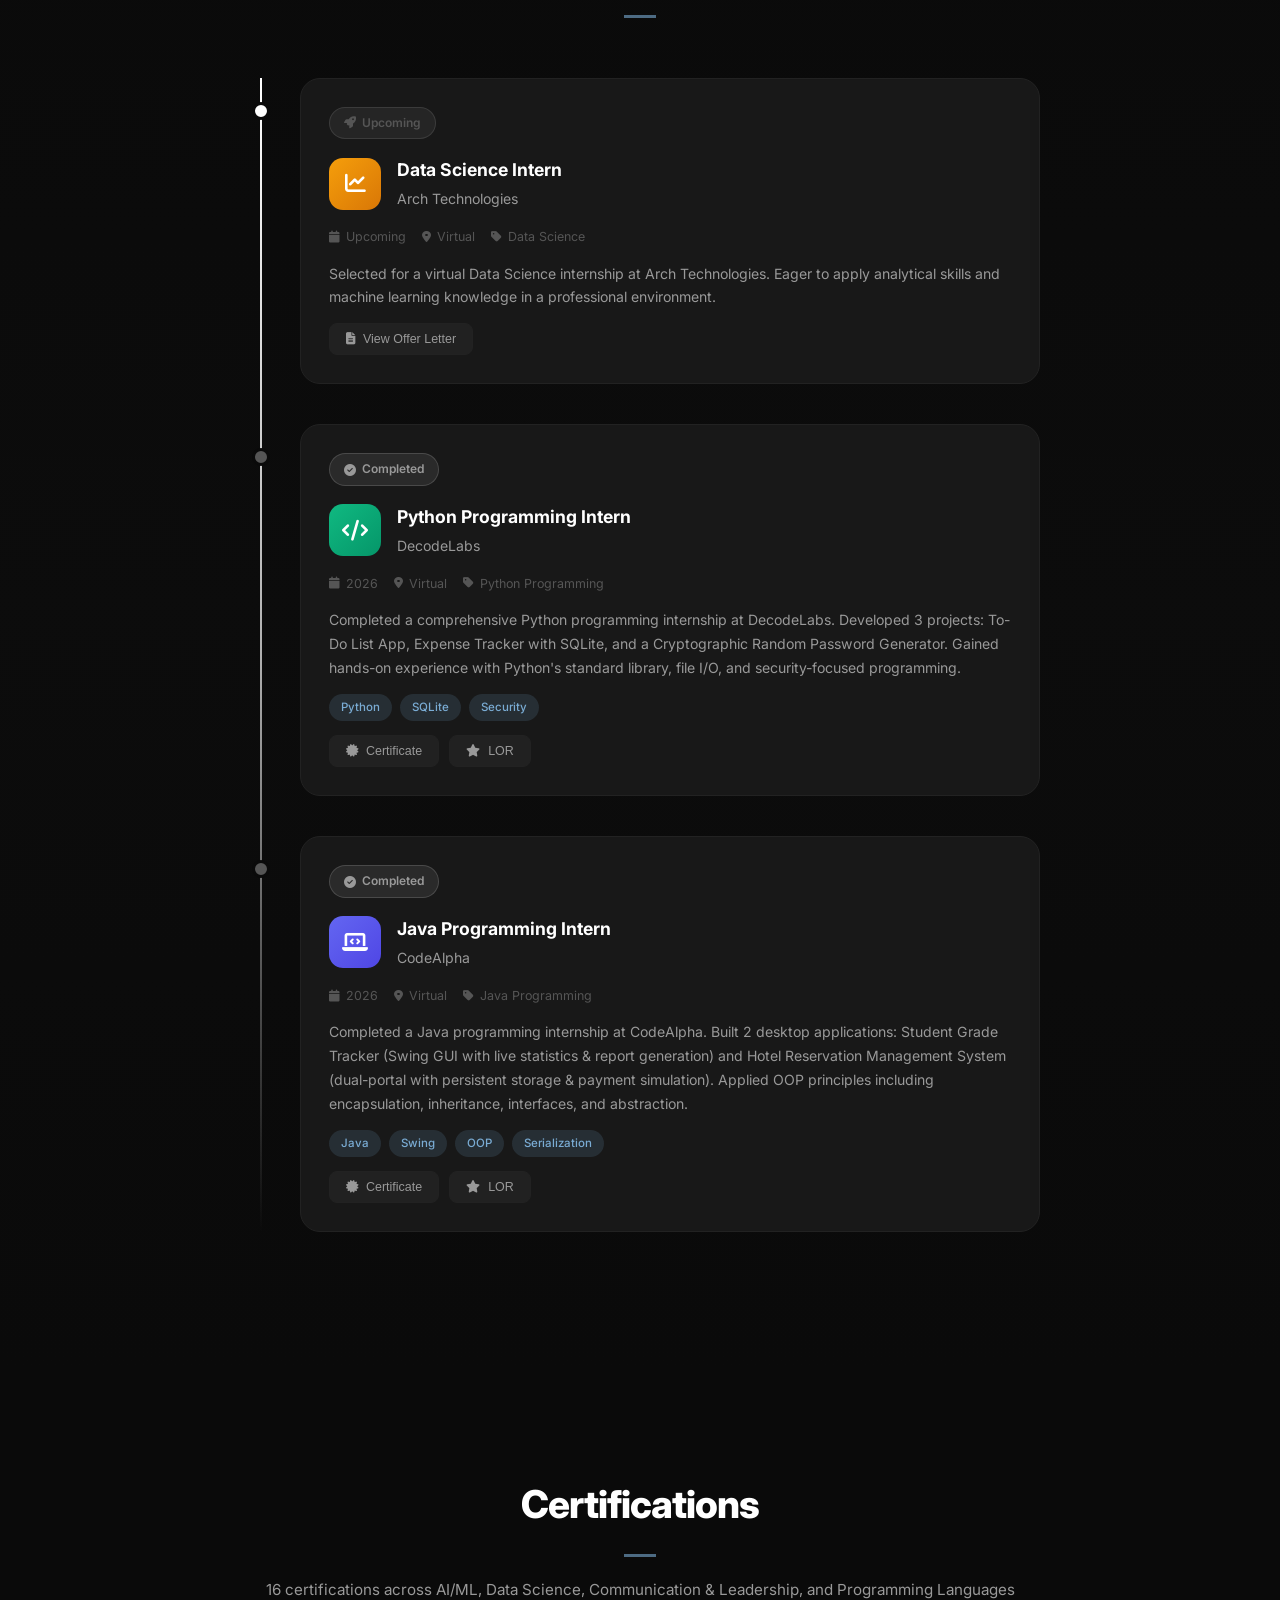
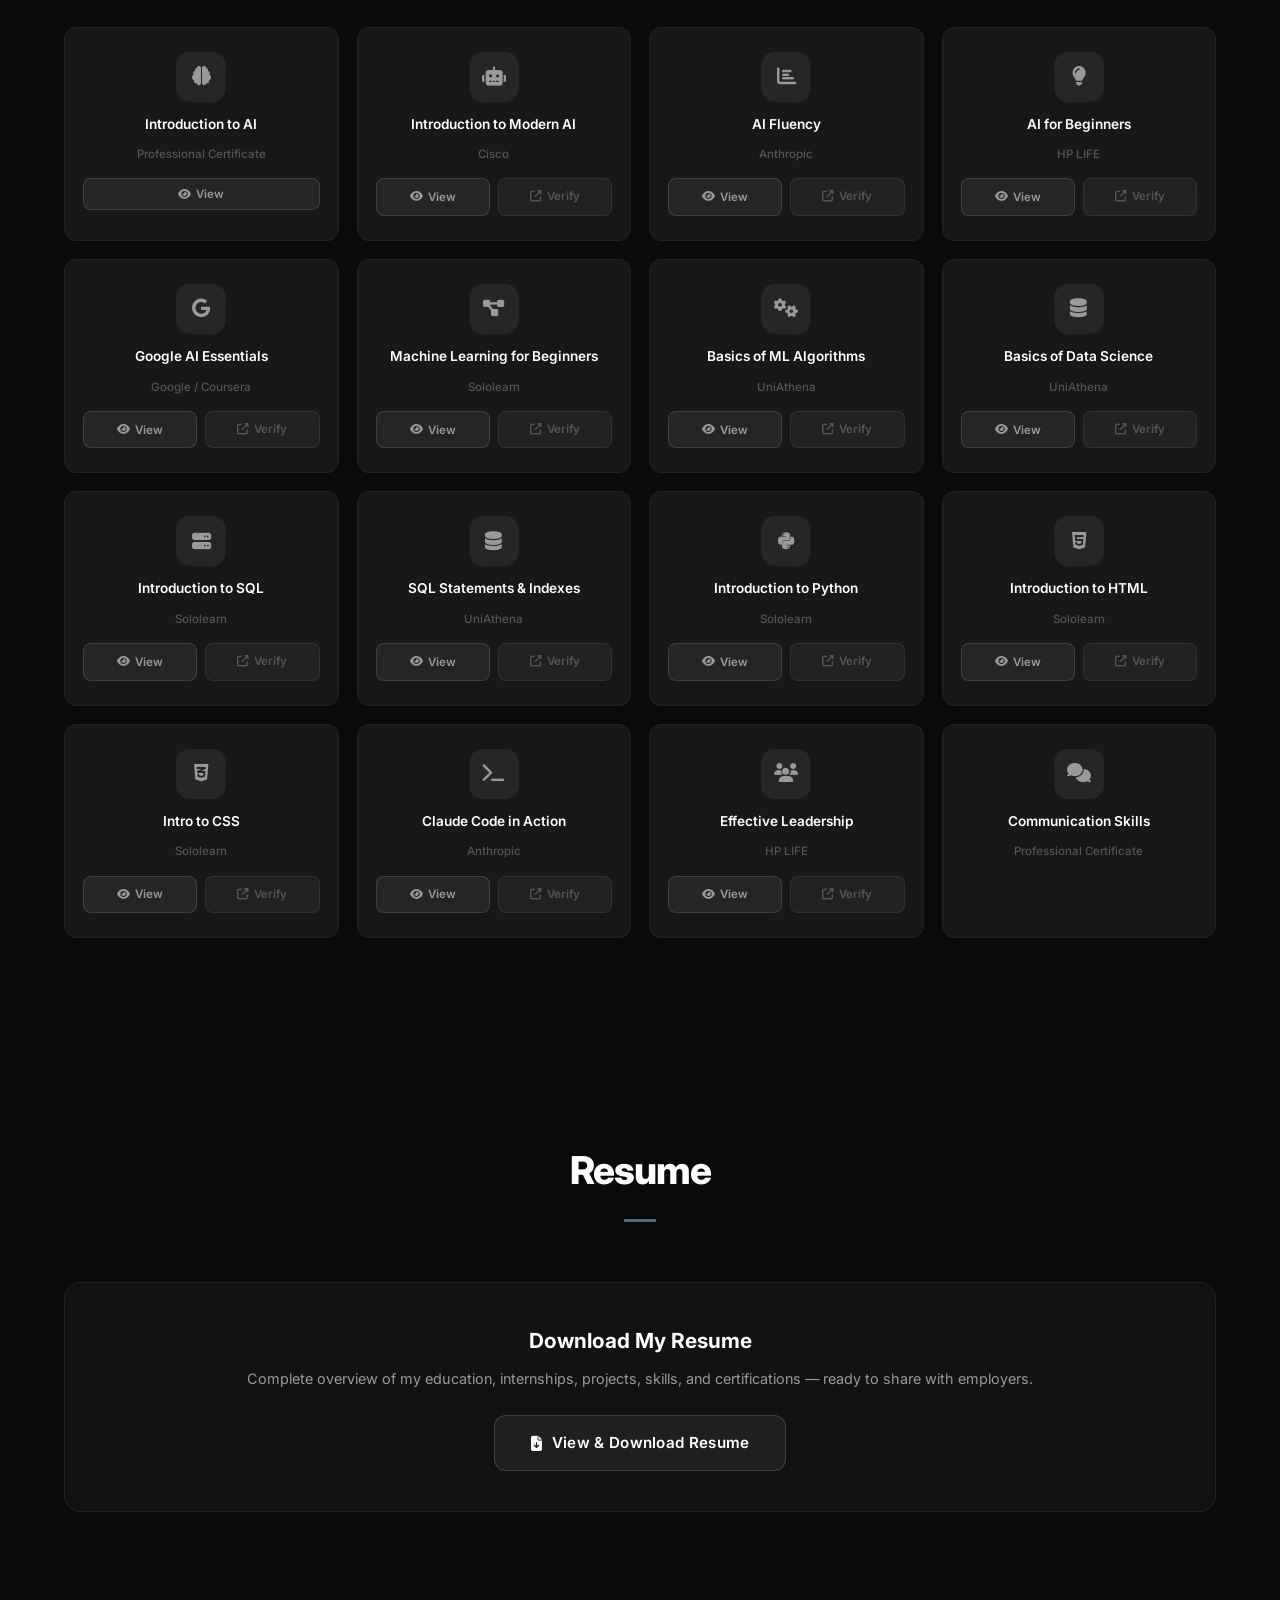
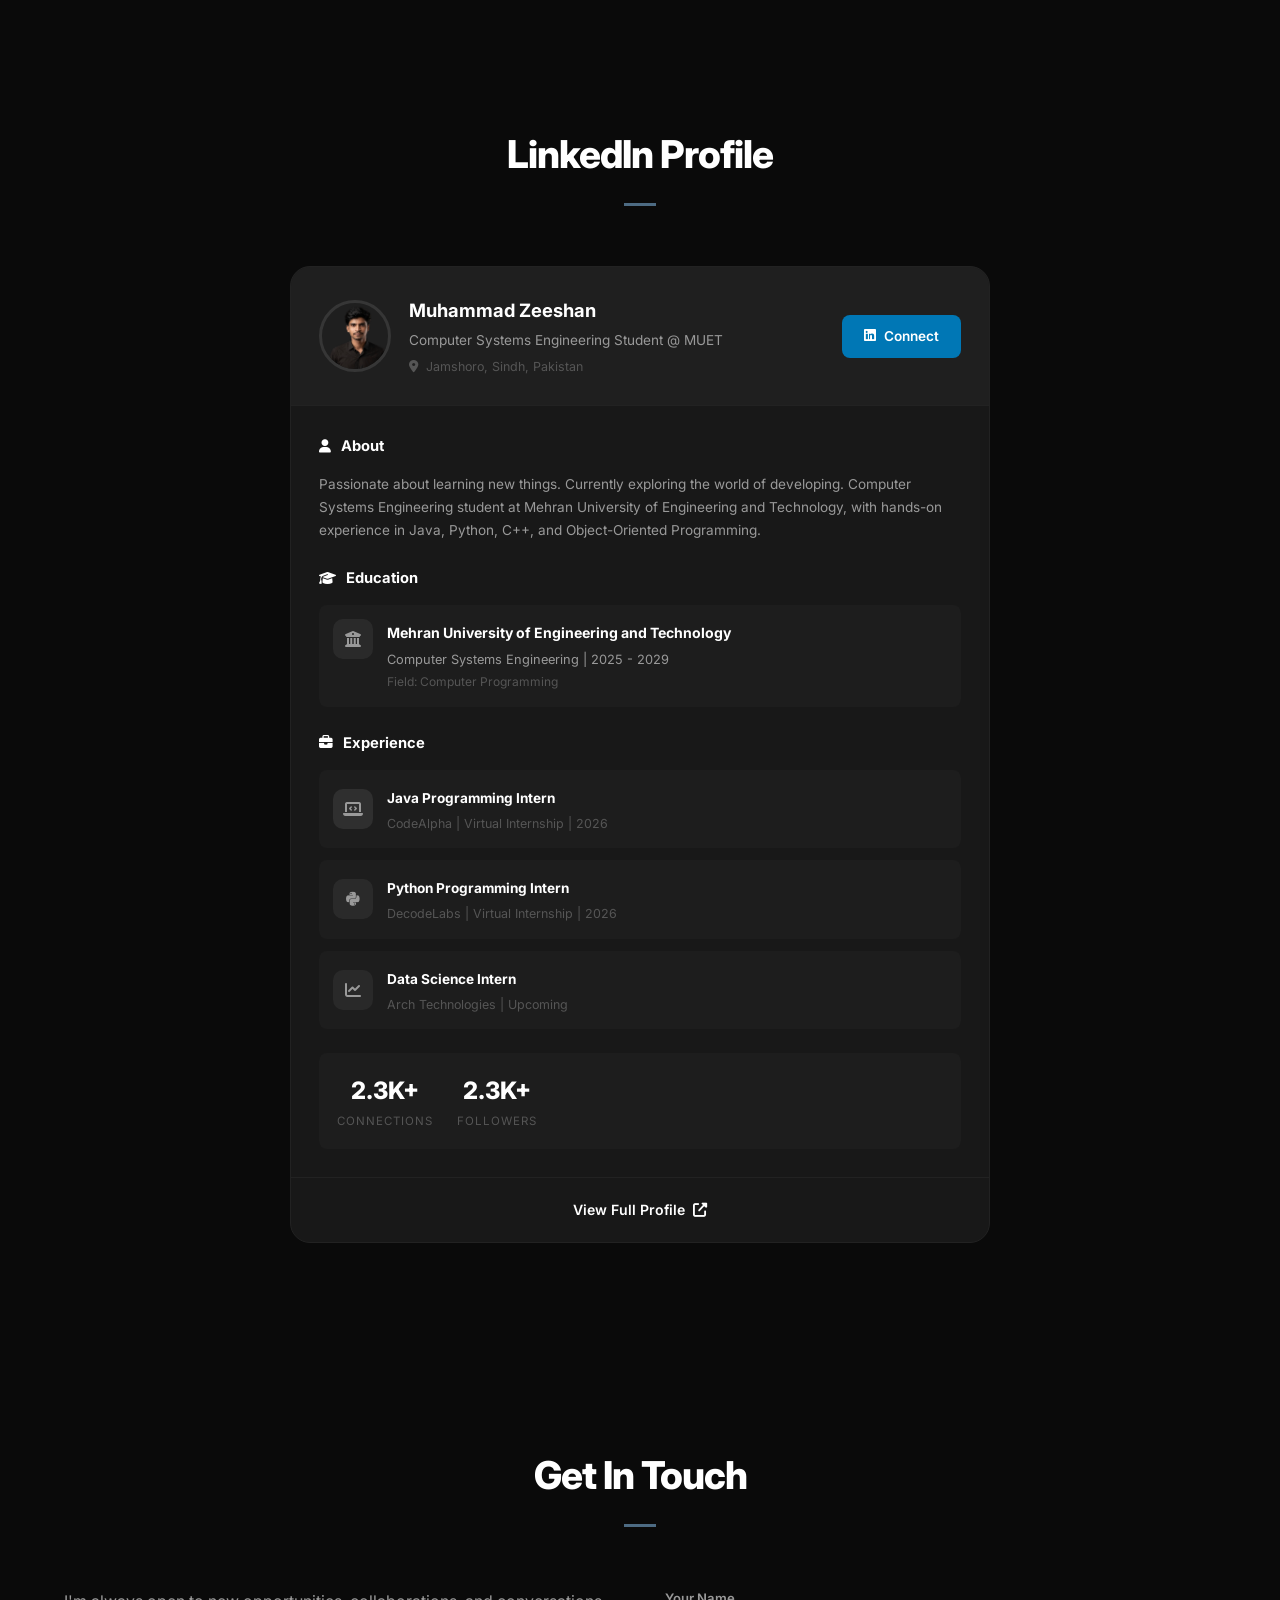
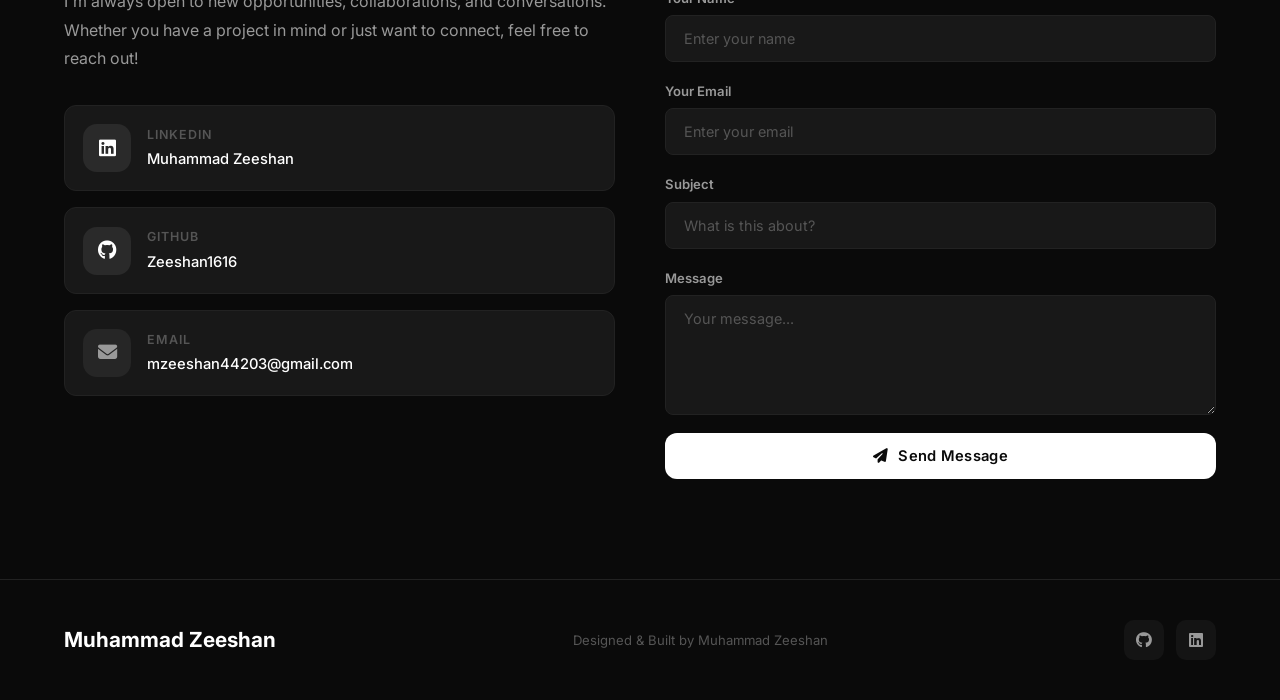
==== commit 2e3f75ee: "Fix stats counter, intro visibility, cert count consistency" ====
--- a/index.html
+++ b/index.html
@@ -6,7 +6,7 @@
 
     <!-- Primary SEO Meta Tags -->
     <title>Muhammad Zeeshan — CSE Student & Software Developer | Portfolio | MUET</title>
-    <meta name="description" content="Muhammad Zeeshan is a Computer Systems Engineering student at Mehran University (MUET), Pakistan. He specializes in C++, Java, Python, AI/ML, and Data Science with 9+ projects, 3 internships, and 14 certifications. Open to software development and AI opportunities.">
+    <meta name="description" content="Muhammad Zeeshan is a Computer Systems Engineering student at Mehran University (MUET), Pakistan. He specializes in C++, Java, Python, AI/ML, and Data Science with 9+ projects, 3 internships, and 16 certifications. Open to software development and AI opportunities.">
     <meta name="keywords" content="Muhammad Zeeshan, Muhammad Zeeshan portfolio, Muhammad Zeeshan MUET, Muhammad Zeeshan developer, Muhammad Zeeshan CSE, Muhammad Zeeshan software developer, Muhammad Zeeshan AI, Muhammad Zeeshan machine learning, Muhammad Zeeshan Python, Muhammad Zeeshan Java, Muhammad Zeeshan C++, Zeeshan1616, Mehran University developer, Jamshoro developer, Pakistan software developer">
     <meta name="author" content="Muhammad Zeeshan">
     <meta name="robots" content="index, follow, max-snippet:-1, max-image-preview:large, max-video-preview:-1">
@@ -20,7 +20,7 @@
     <meta property="og:type" content="website">
     <meta property="og:url" content="https://zeeshan1616.github.io/Muhammad-Zeeshan/">
     <meta property="og:title" content="Muhammad Zeeshan | CSE Student, Software Developer &amp; AI/ML Portfolio">
-    <meta property="og:description" content="Portfolio of Muhammad Zeeshan — CSE student at MUET with 8+ projects, 3 internships, and 14 certifications in AI/ML, Data Science, and Software Development.">
+    <meta property="og:description" content="Portfolio of Muhammad Zeeshan — CSE student at MUET with 9+ projects, 3 internships, and 16 certifications in AI/ML, Data Science, and Software Development.">
     <meta property="og:image" content="https://zeeshan1616.github.io/Muhammad-Zeeshan/picture.png">
     <meta property="og:image:alt" content="Muhammad Zeeshan — Software Developer Portfolio">
     <meta property="og:site_name" content="Muhammad Zeeshan Portfolio">
@@ -30,7 +30,7 @@
     <meta name="twitter:card" content="summary_large_image">
     <meta name="twitter:url" content="https://zeeshan1616.github.io/Muhammad-Zeeshan/">
     <meta name="twitter:title" content="Muhammad Zeeshan | CSE Student, Software Developer &amp; AI/ML Portfolio">
-    <meta name="twitter:description" content="Portfolio of Muhammad Zeeshan — CSE student at MUET with 8+ projects, 3 internships, and 14 certifications in AI/ML &amp; Data Science.">
+    <meta name="twitter:description" content="Portfolio of Muhammad Zeeshan — CSE student at MUET with 9+ projects, 3 internships, and 16 certifications in AI/ML &amp; Data Science.">
     <meta name="twitter:image" content="https://zeeshan1616.github.io/Muhammad-Zeeshan/picture.png">
     <meta name="twitter:image:alt" content="Muhammad Zeeshan — Software Developer Portfolio">
 
@@ -44,7 +44,7 @@
         "alternateName": ["Zeeshan1616", "M. Zeeshan"],
         "url": "https://zeeshan1616.github.io/Muhammad-Zeeshan/",
         "image": "https://zeeshan1616.github.io/Muhammad-Zeeshan/picture.png",
-        "description": "Muhammad Zeeshan is a Computer Systems Engineering student at Mehran University of Engineering and Technology (MUET), Jamshoro, Pakistan. He is a software developer proficient in C++, Java, and Python with hands-on experience in AI/ML, Data Science, and OOP. He has completed 3 internships and earned 14 certifications.",
+        "description": "Muhammad Zeeshan is a Computer Systems Engineering student at Mehran University of Engineering and Technology (MUET), Jamshoro, Pakistan. He is a software developer proficient in C++, Java, and Python with hands-on experience in AI/ML, Data Science, and OOP. He has completed 3 internships and earned 16 certifications.",
         "jobTitle": "Computer Systems Engineering Student & Software Developer",
         "gender": "Male",
         "birthPlace": {
@@ -154,7 +154,7 @@
                 "name": "Who is Muhammad Zeeshan?",
                 "acceptedAnswer": {
                     "@type": "Answer",
-                    "text": "Muhammad Zeeshan is a Computer Systems Engineering student at Mehran University of Engineering and Technology (MUET), Jamshoro, Pakistan. He is a software developer proficient in C++, Java, and Python with experience in AI/ML and Data Science. He has completed 3 internships and earned 14 certifications in various tech domains."
+                    "text": "Muhammad Zeeshan is a Computer Systems Engineering student at Mehran University of Engineering and Technology (MUET), Jamshoro, Pakistan. He is a software developer proficient in C++, Java, and Python with experience in AI/ML and Data Science. He has completed 3 internships and earned 16 certifications in various tech domains."
                 }
             },
             {
@@ -186,7 +186,7 @@
                 "name": "What certifications does Muhammad Zeeshan have?",
                 "acceptedAnswer": {
                     "@type": "Answer",
-                    "text": "Muhammad Zeeshan holds 14 certifications including Google AI Essentials, Introduction to AI, Introduction to Modern AI, Machine Learning for Beginners, Basics of Data Science, Introduction to SQL, Introduction to Python, and more from platforms like Google, IBM, and Meta."
+                    "text": "Muhammad Zeeshan holds 16 certifications including Google AI Essentials, Introduction to AI, Introduction to Modern AI, Machine Learning for Beginners, Basics of Data Science, Introduction to SQL, Introduction to Python, and more from platforms like Google, IBM, and Meta."
                 }
             },
             {
@@ -300,7 +300,7 @@
                         <span class="about-stat-label">Internships</span>
                     </div>
                     <div class="about-stat-item">
-                        <span class="about-stat-number">14+</span>
+                        <span class="about-stat-number">16+</span>
                         <span class="about-stat-label">Certifications</span>
                     </div>
                 </div>
@@ -314,7 +314,7 @@
                     </p>
                     <p class="about-text">
                         With hands-on experience in <strong>C++, Java, Python</strong>, and a solid foundation in 
-                        <strong>Object-Oriented Programming</strong>, I've completed two internships and earned 14 certifications 
+                        <strong>Object-Oriented Programming</strong>, I've completed two internships and earned 16 certifications 
                         across AI/ML, Data Science, and software development.
                     </p>
                     <p class="about-text">
@@ -1087,7 +1087,7 @@
                 <h2 class="section-title">Certifications</h2>
                 <div class="section-line"></div>
             </div>
-            <p class="cert-intro animate-on-scroll">14 certifications across AI/ML, Data Science, Communication & Leadership, and Programming Languages</p>
+            <p class="cert-intro animate-on-scroll">16 certifications across AI/ML, Data Science, Communication & Leadership, and Programming Languages</p>
             <div class="cert-grid">
                 <div class="cert-card animate-on-scroll" data-cert-file="certs/Introduction to AI.pdf" data-cert-name="Introduction to AI" data-cert-issuer="Professional Certificate">
                     <div class="cert-icon ai-icon"><i class="fas fa-brain"></i></div>
@@ -1484,6 +1484,11 @@
             const text = 'Muhammad Zeeshan';
             const letterDelay = 100;
 
+            if (window.matchMedia('(prefers-reduced-motion: reduce)').matches) {
+                introScreen.remove();
+                return;
+            }
+
             document.body.classList.add('loading');
 
             // Create spans for each letter
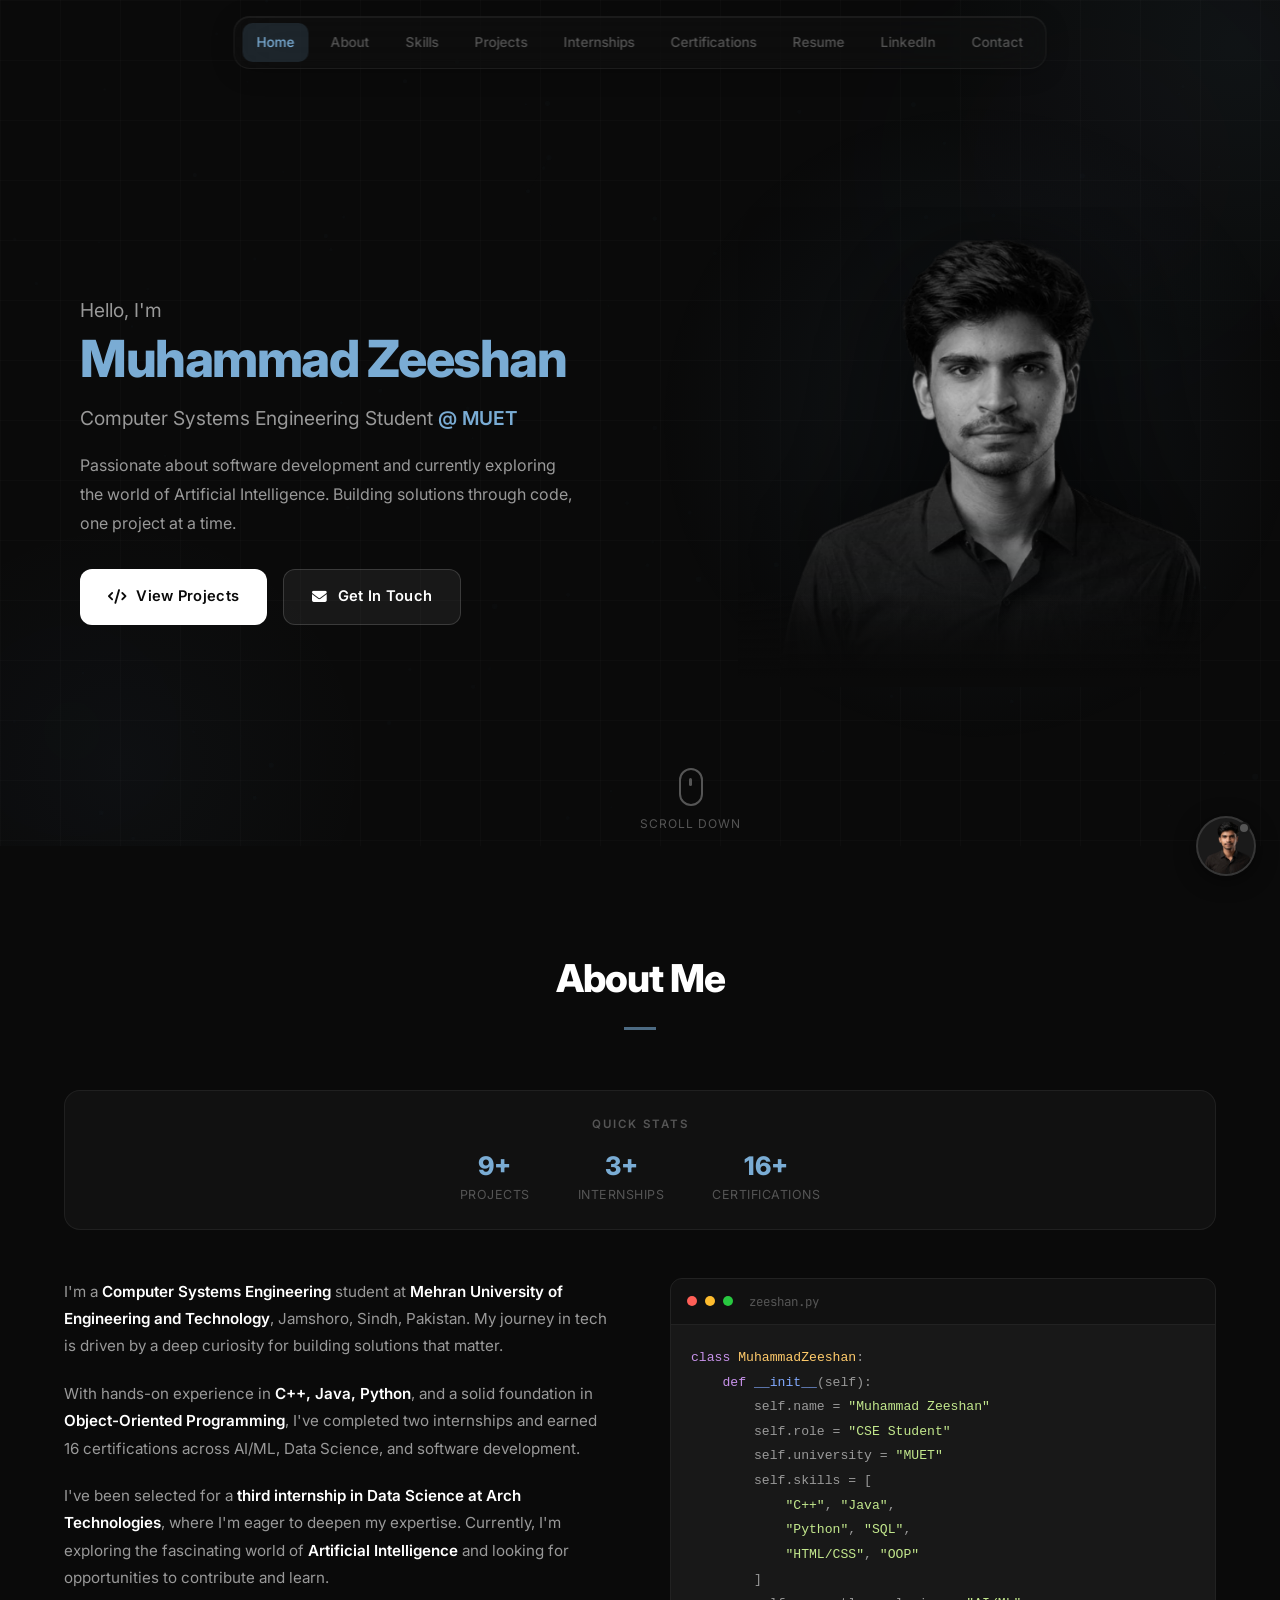
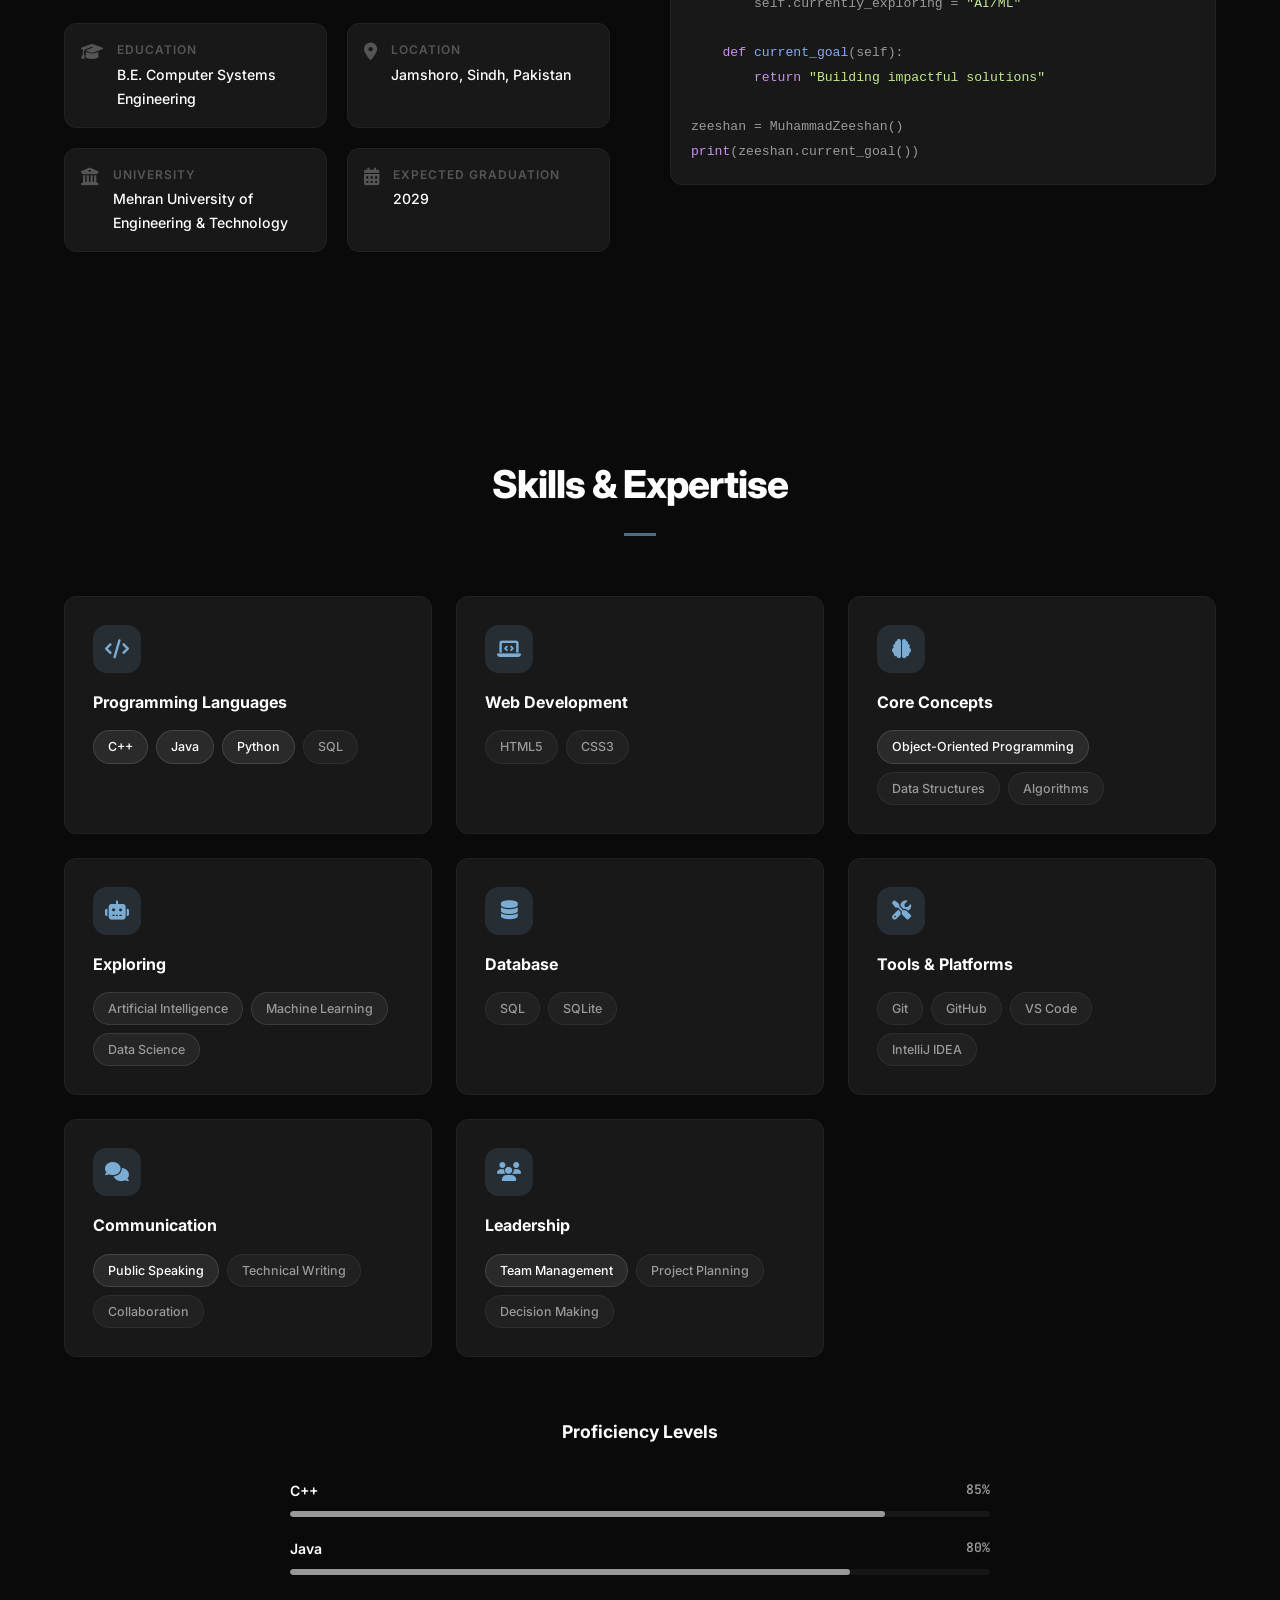
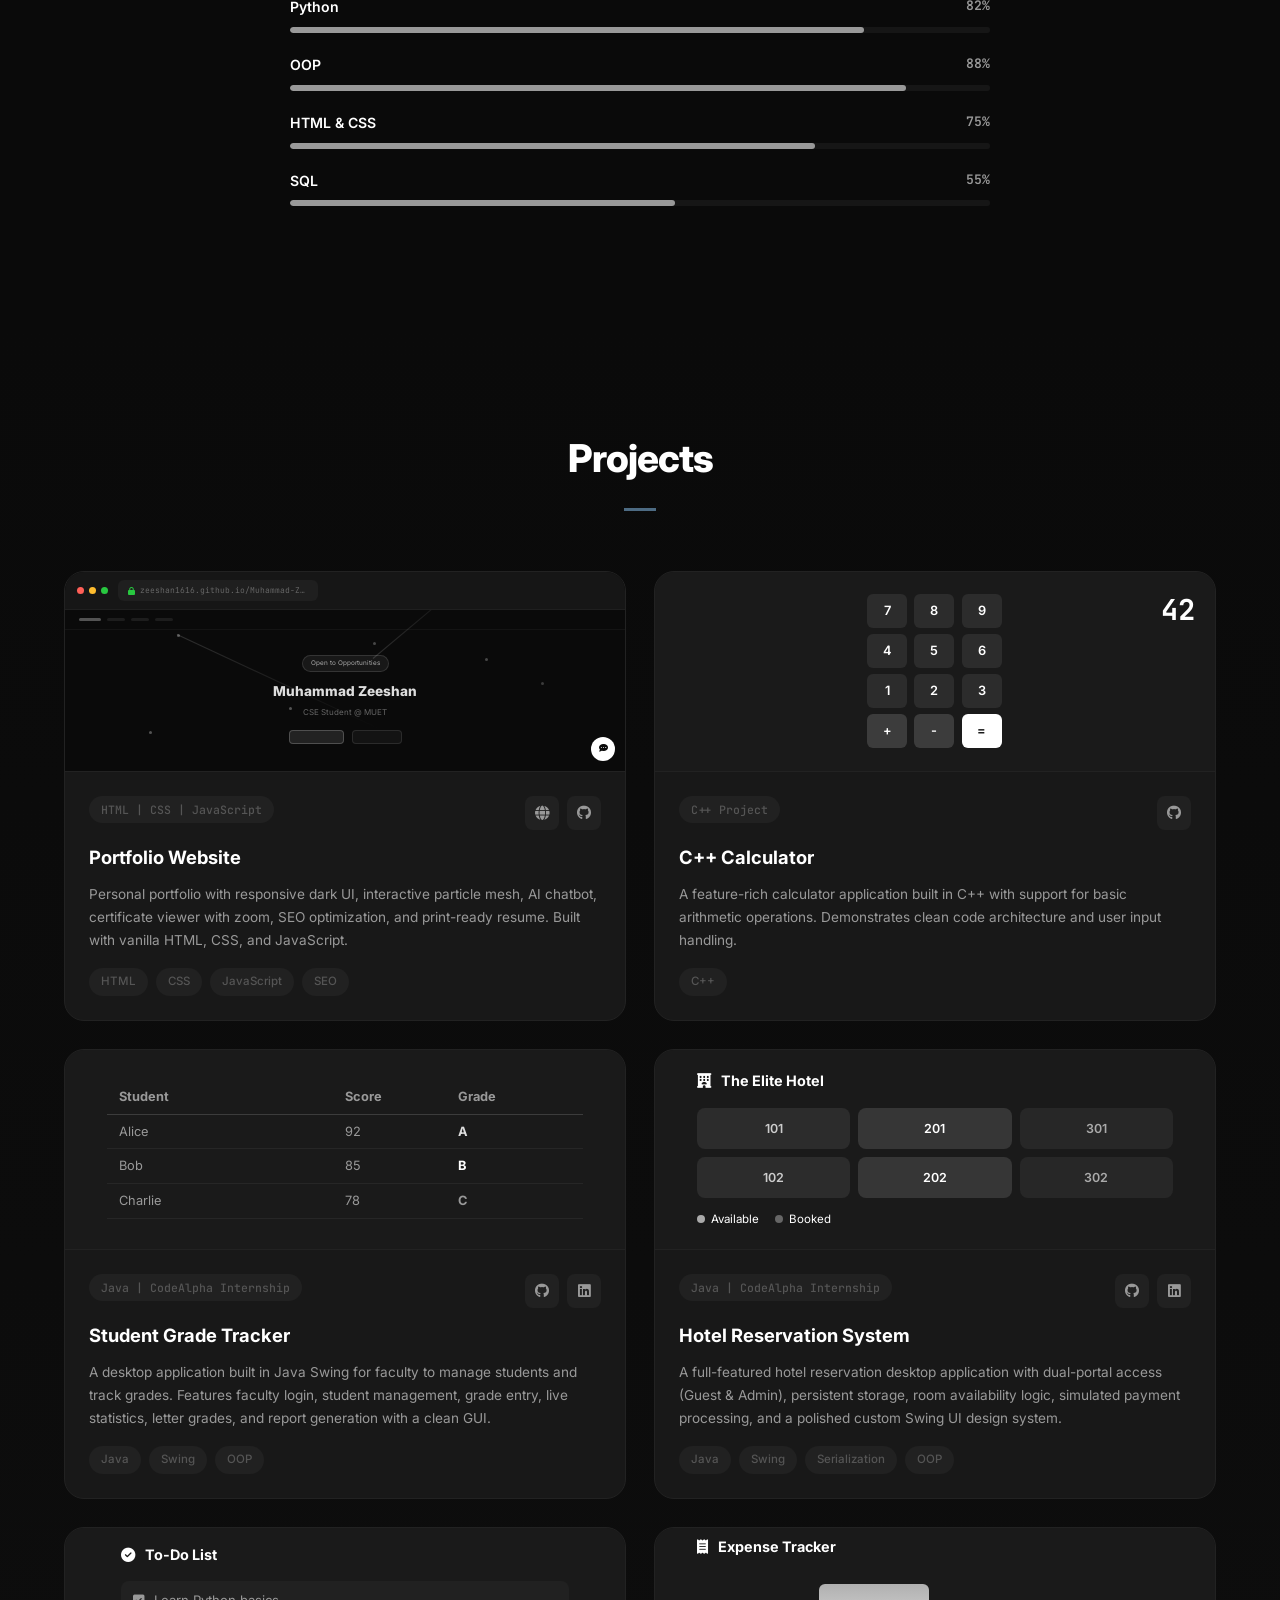
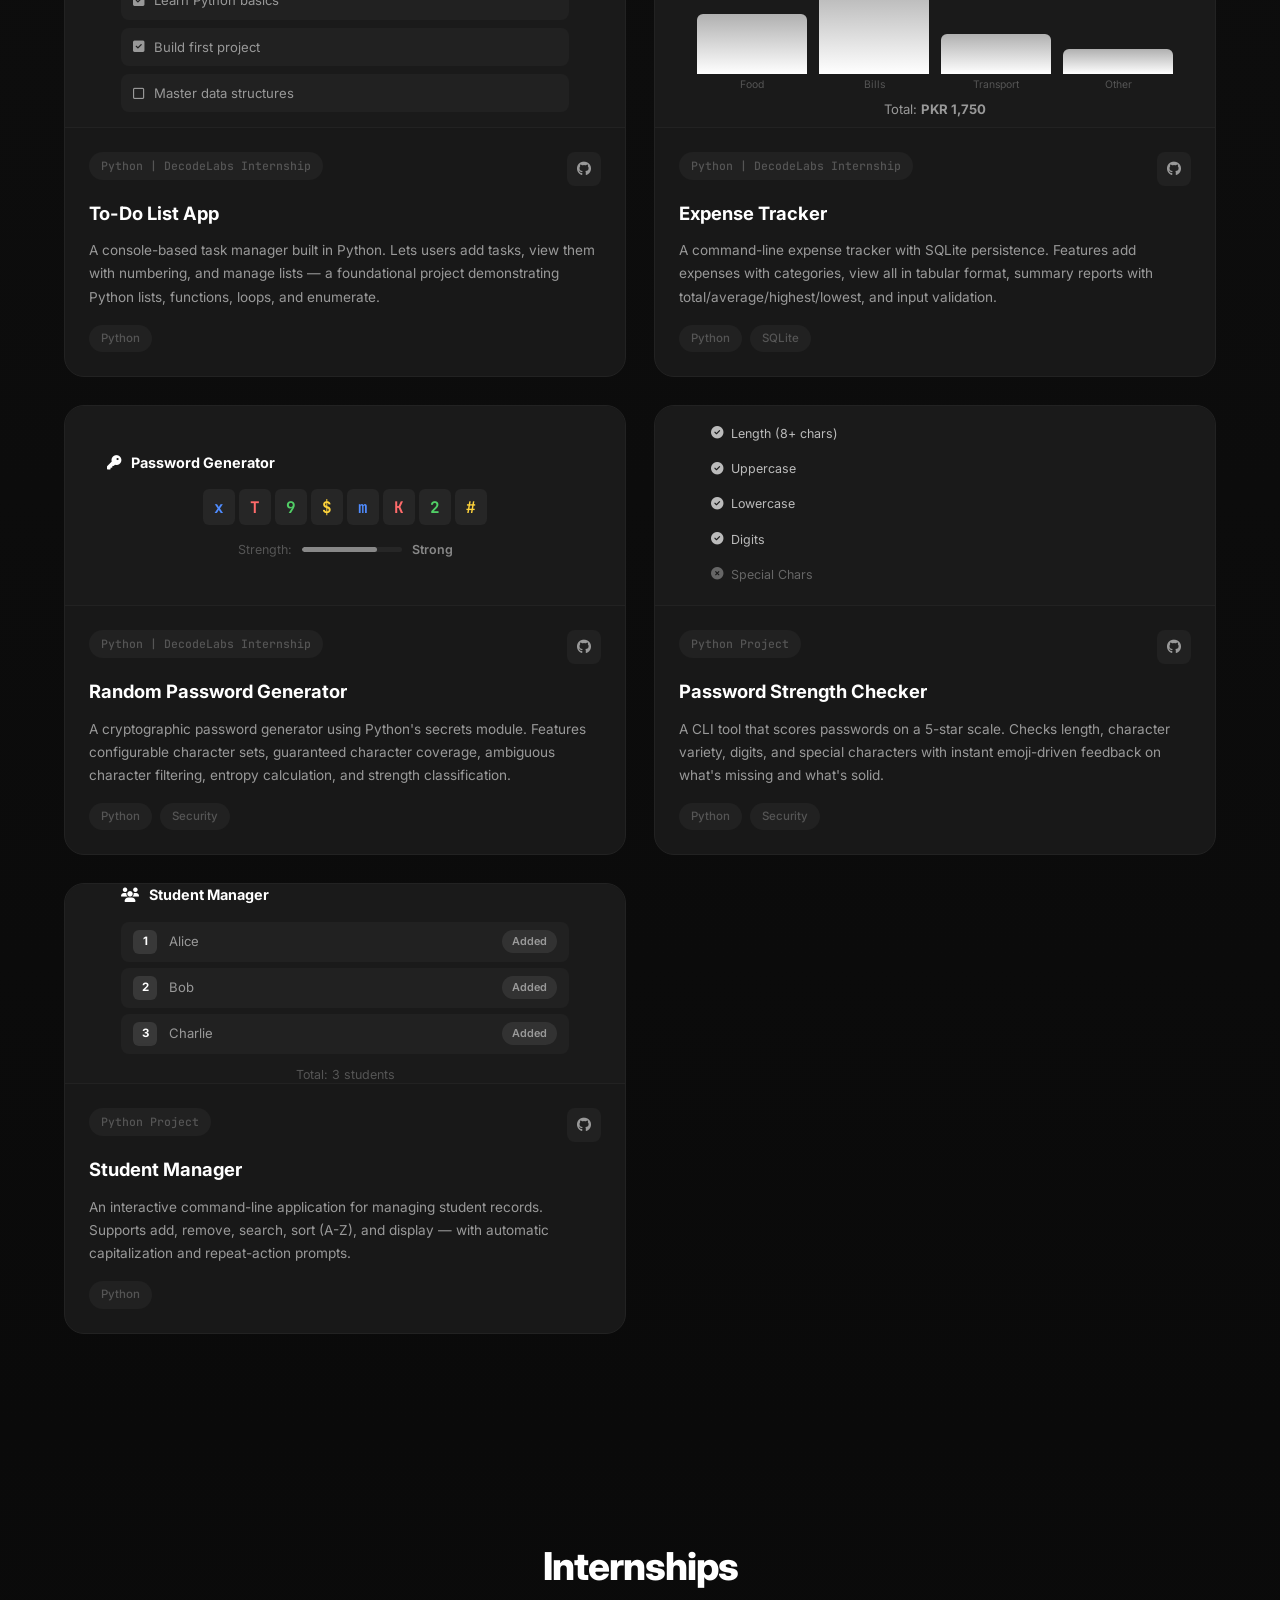
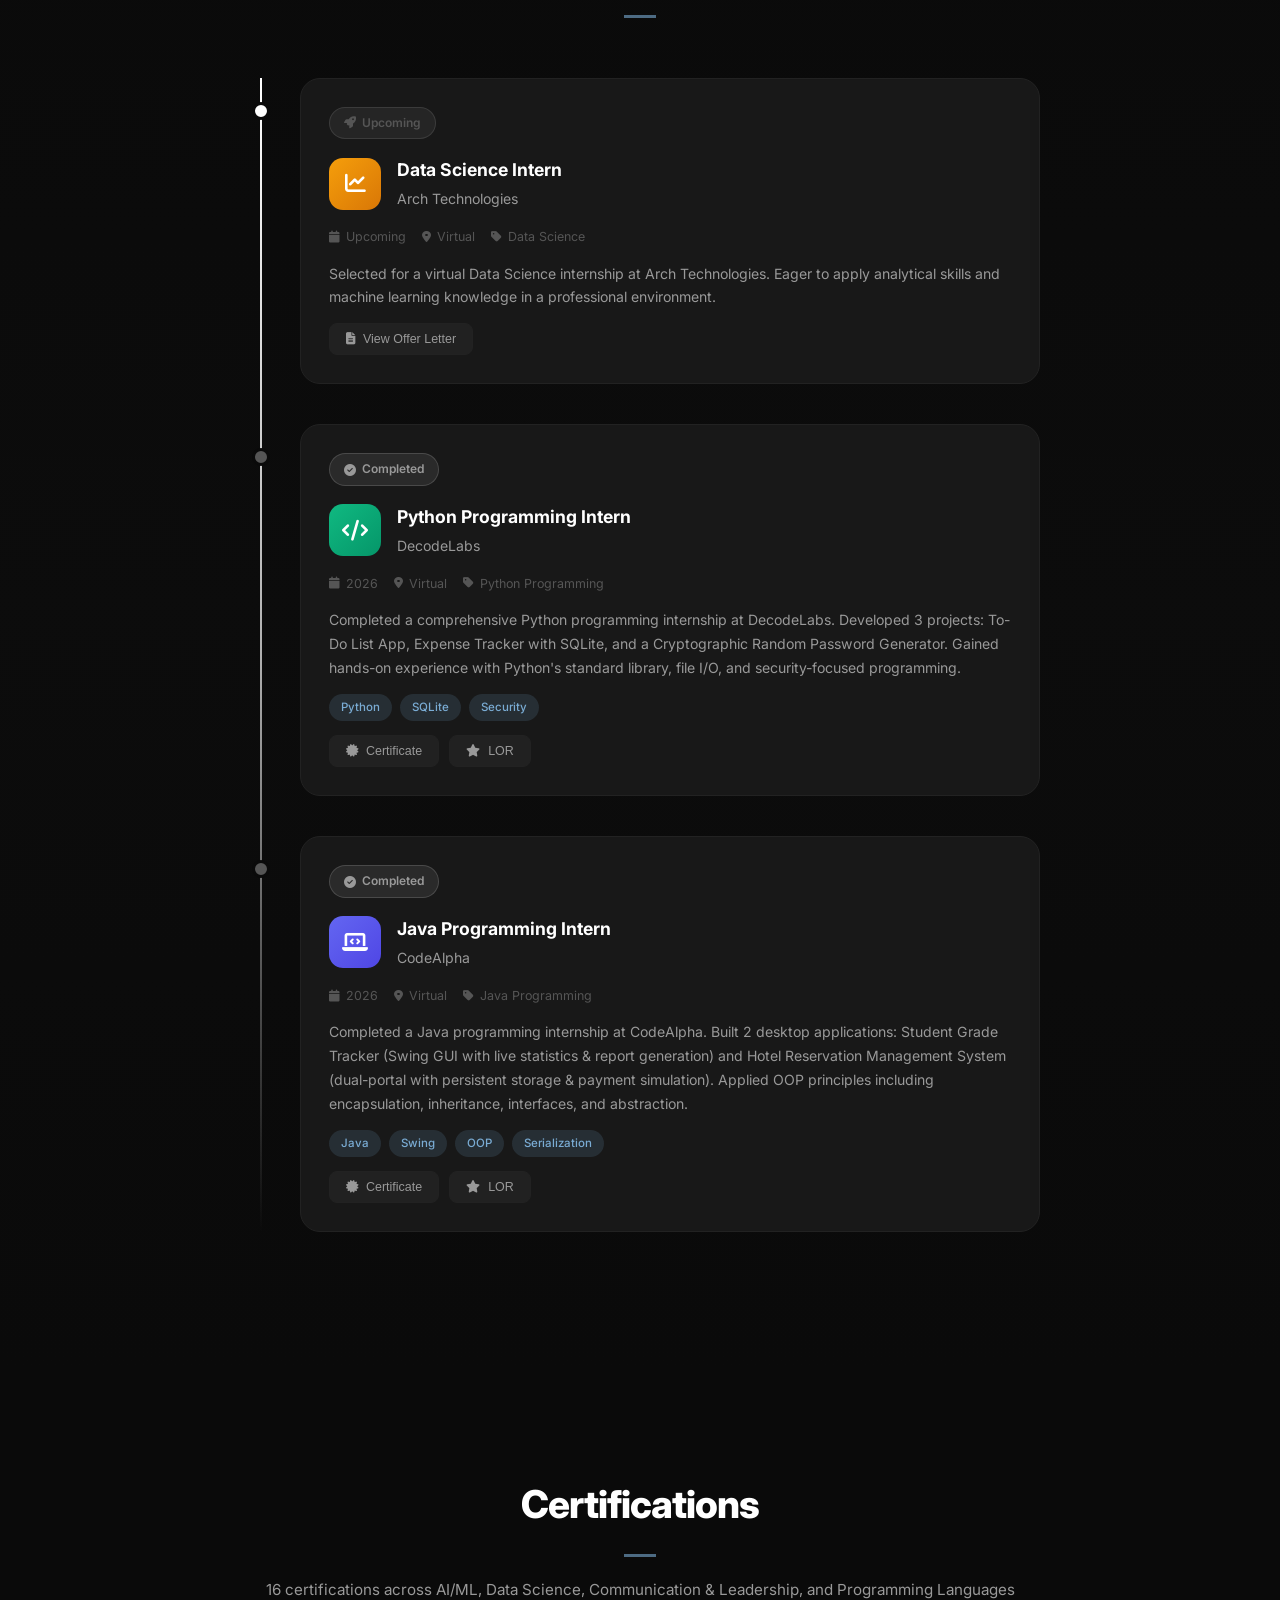
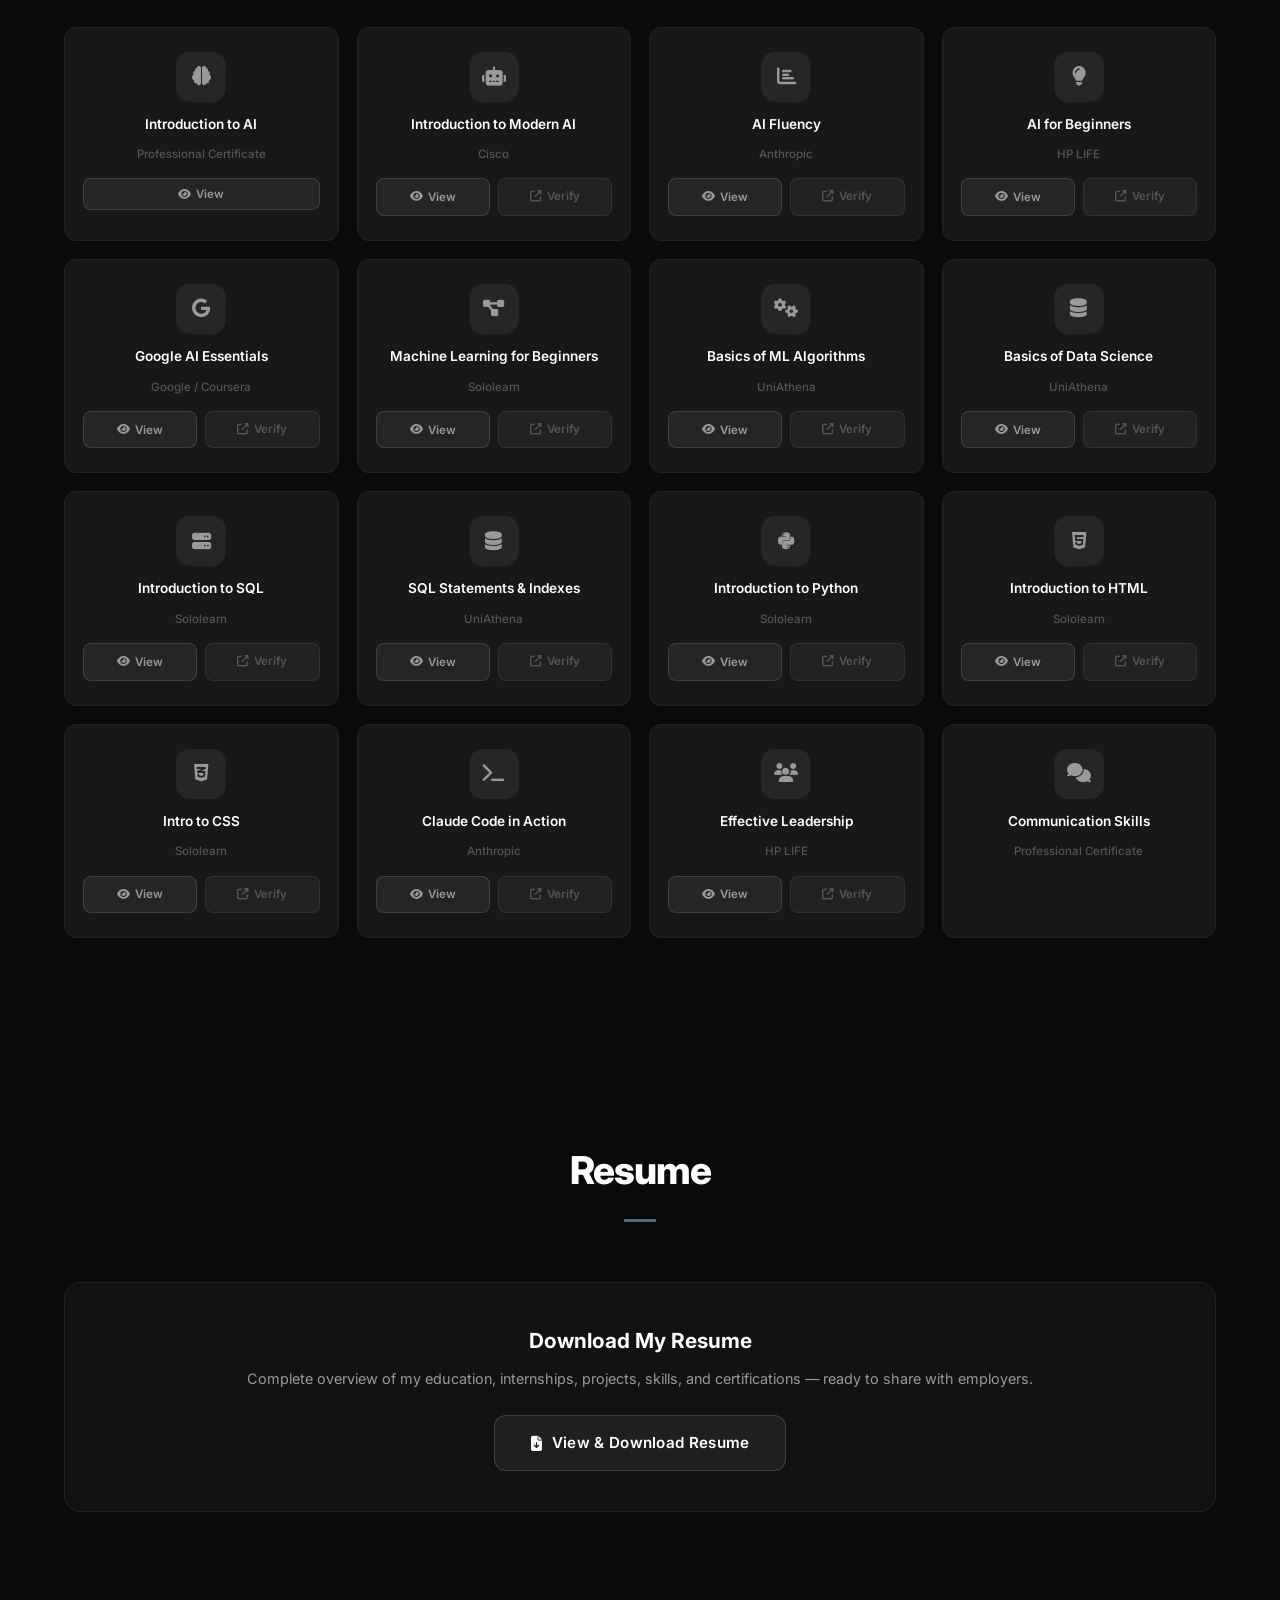
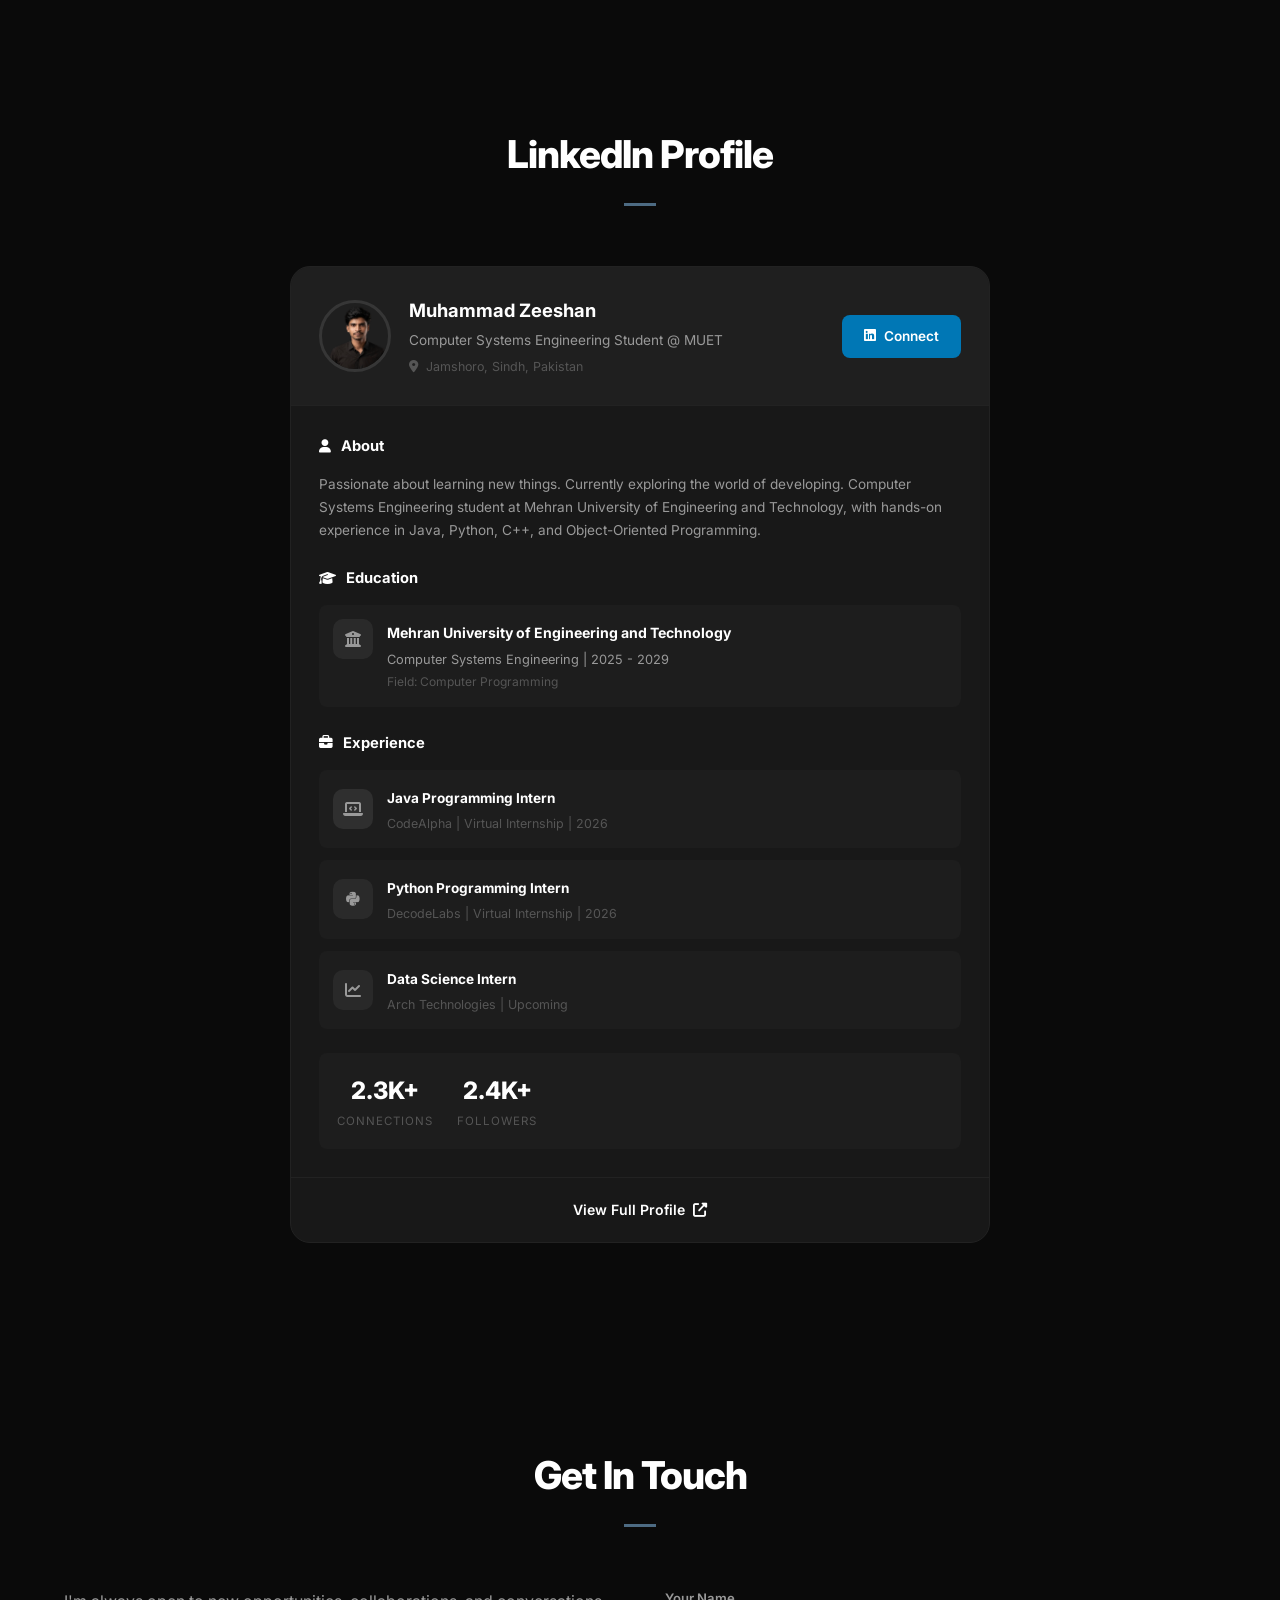
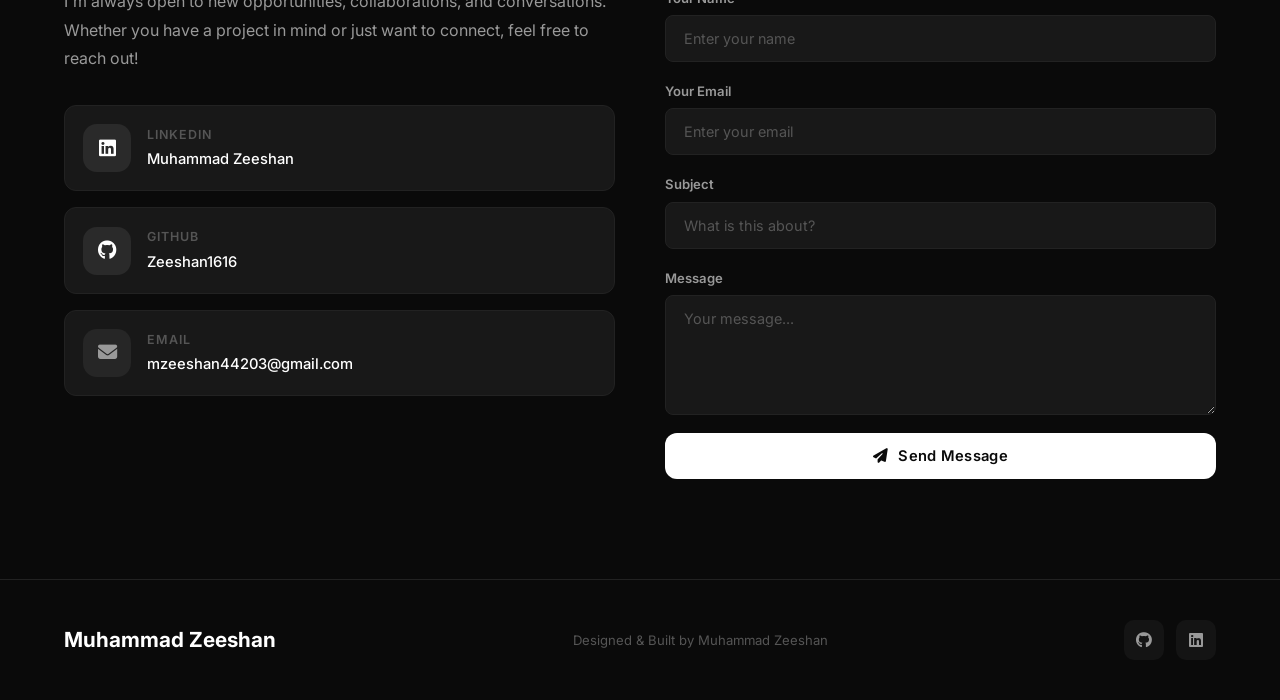
==== commit 5ed67436: "Update LinkedIn followers to 2.4K+" ====
--- a/index.html
+++ b/index.html
@@ -1320,7 +1320,7 @@
                                 <span class="stat-txt">Connections</span>
                             </div>
                             <div class="linkedin-stat">
-                                <span class="stat-num">2.3K+</span>
+                                <span class="stat-num">2.4K+</span>
                                 <span class="stat-txt">Followers</span>
                             </div>
                         </div>
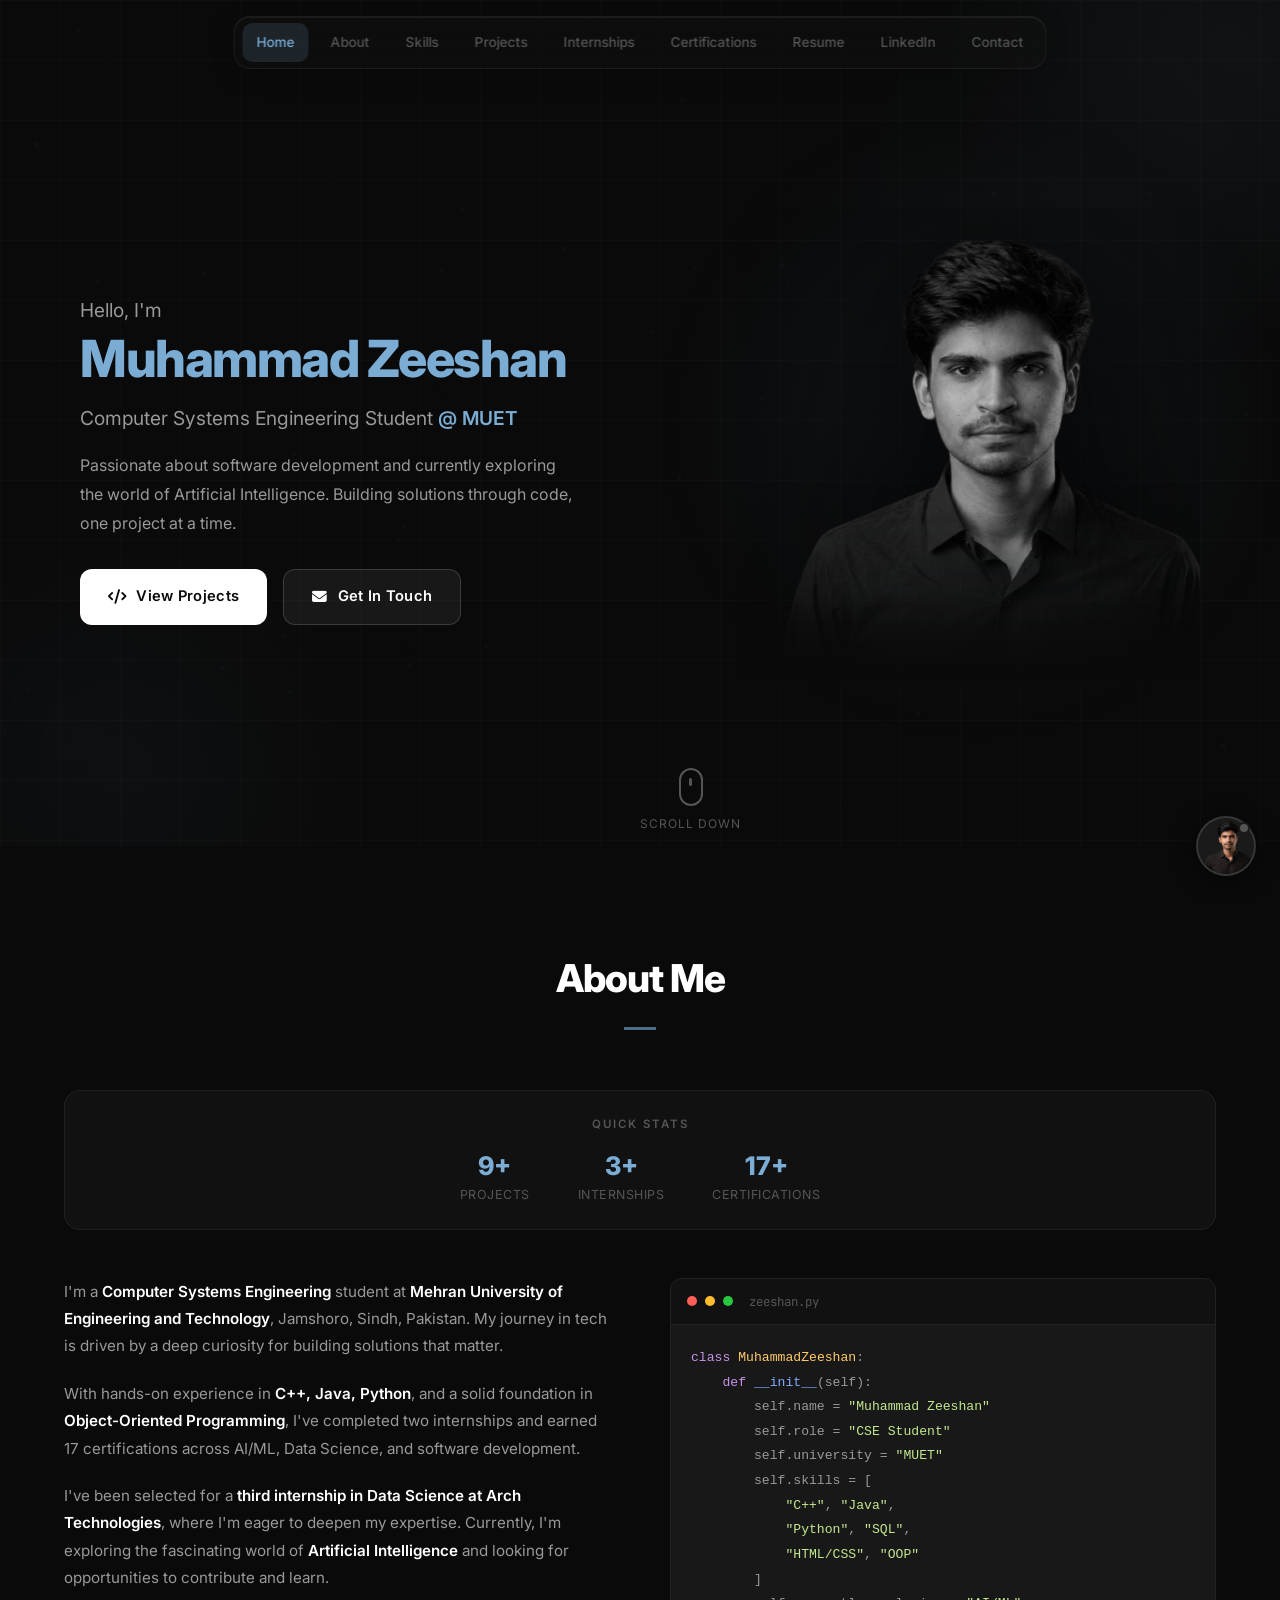
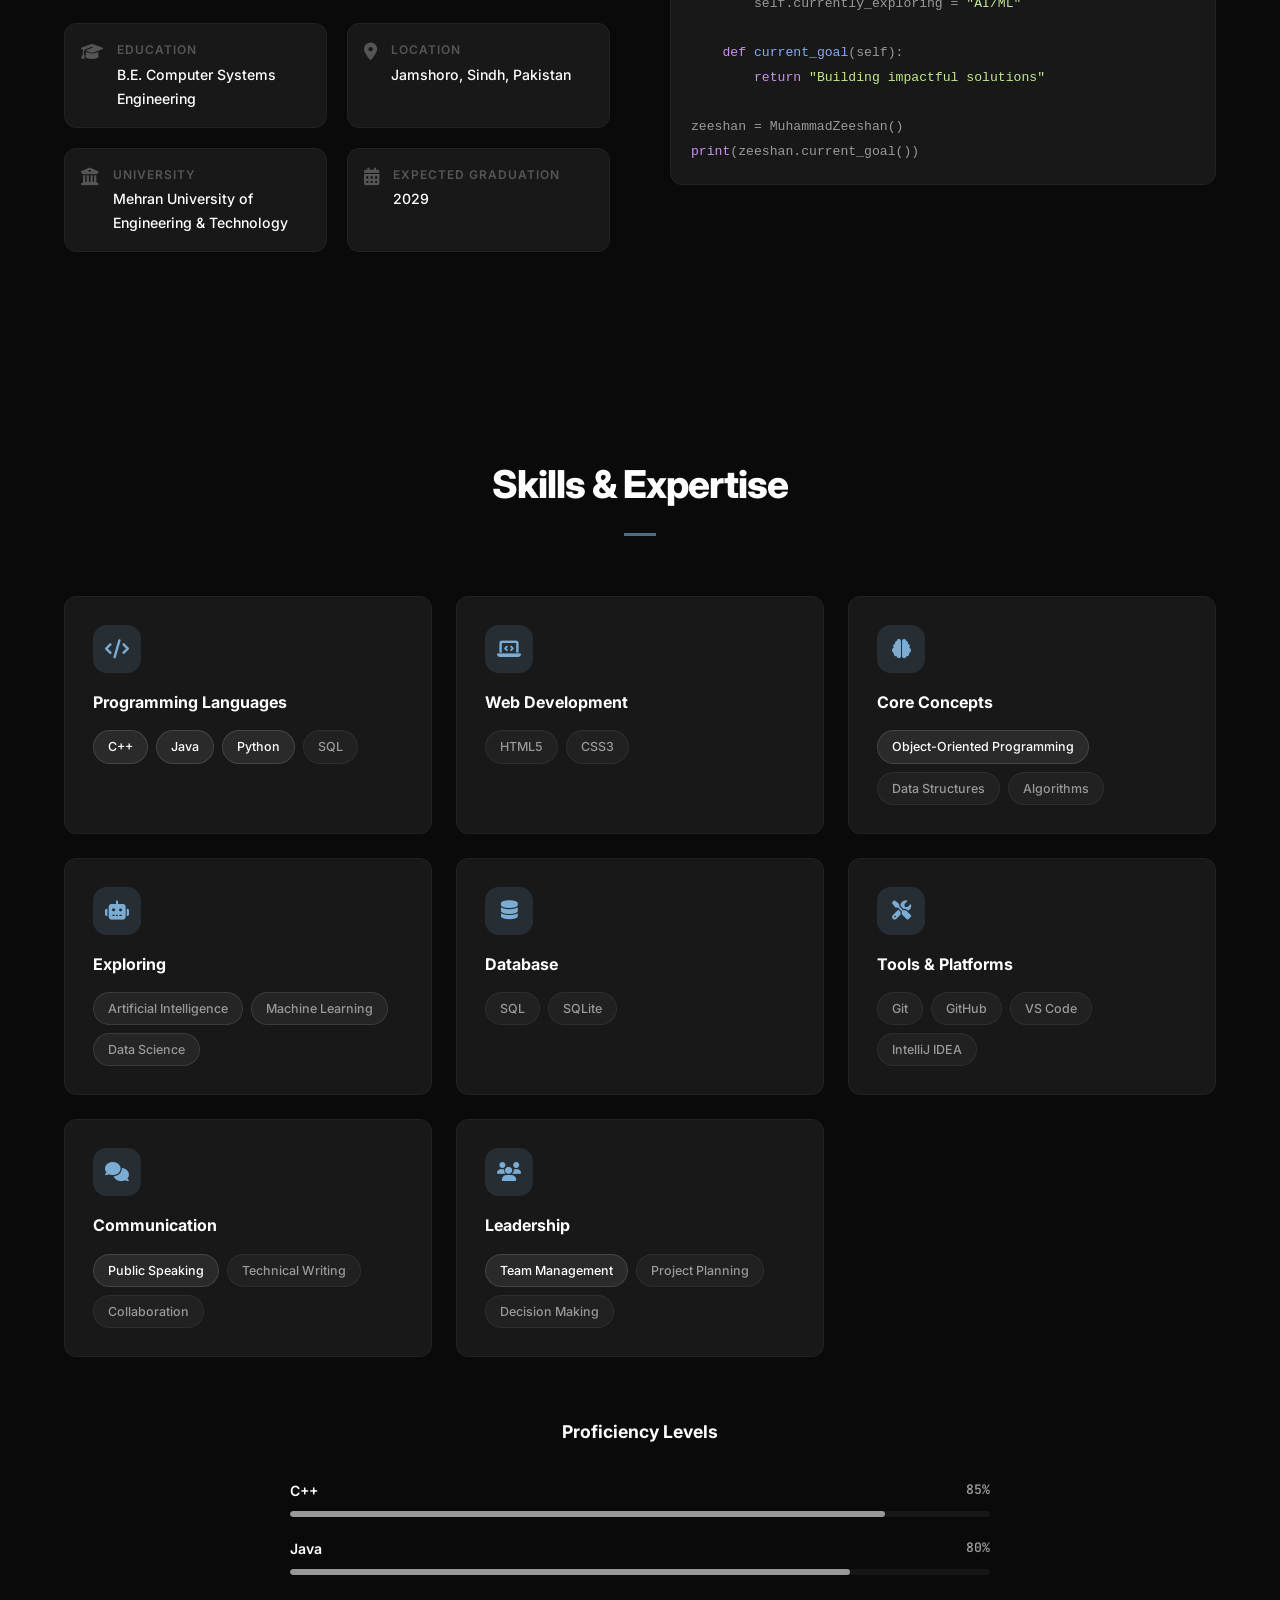
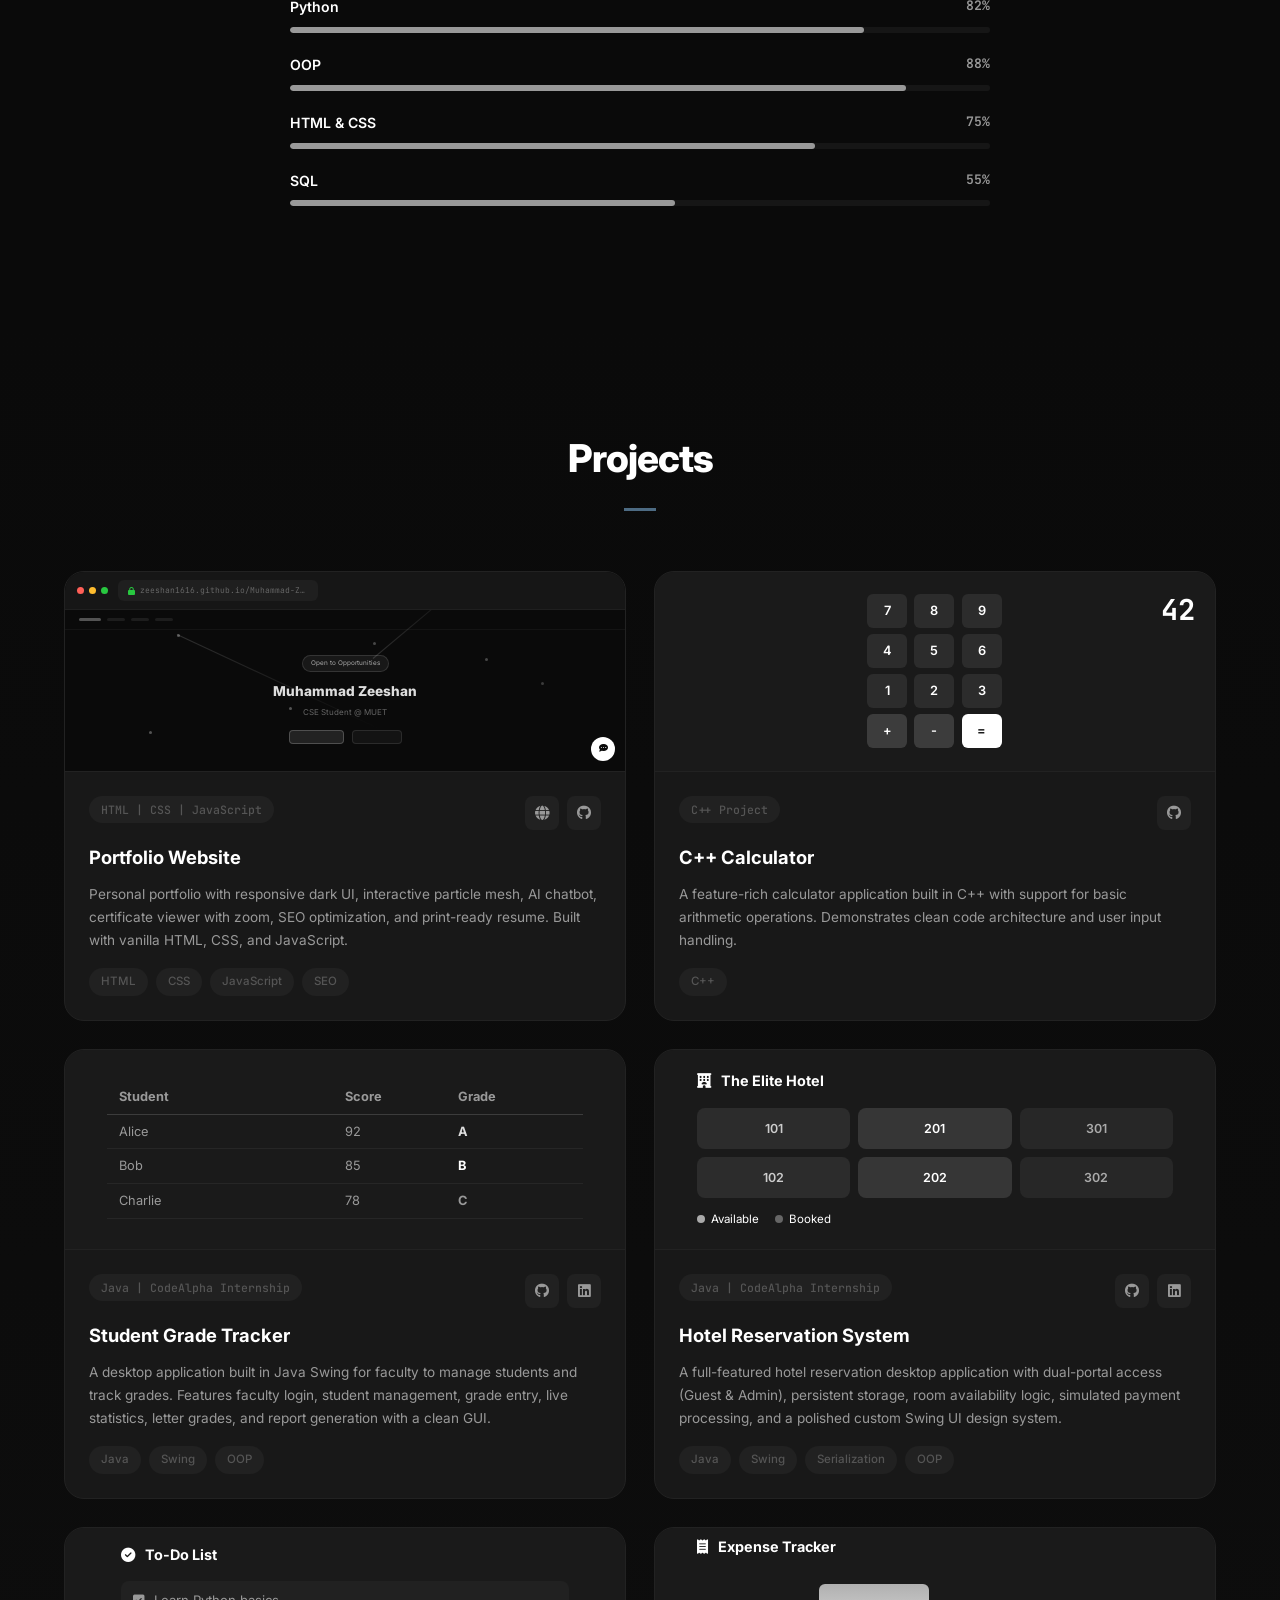
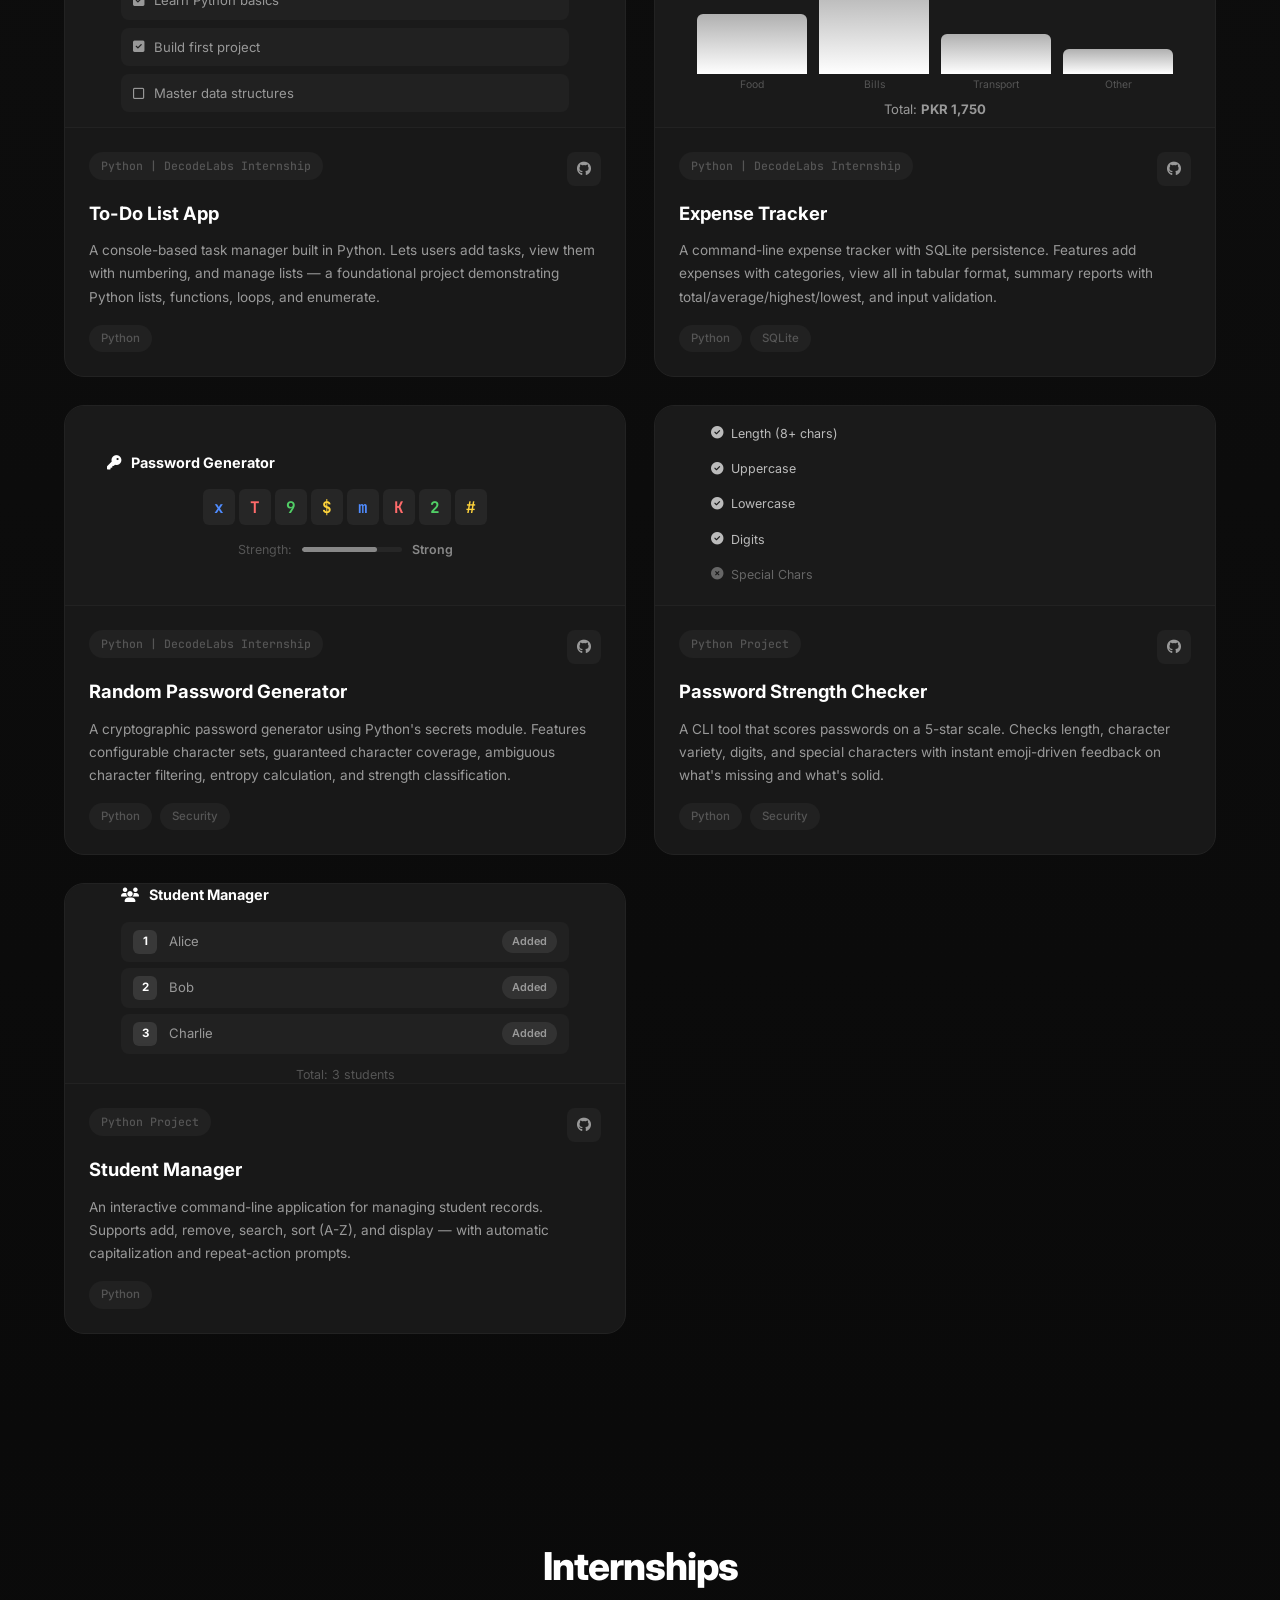
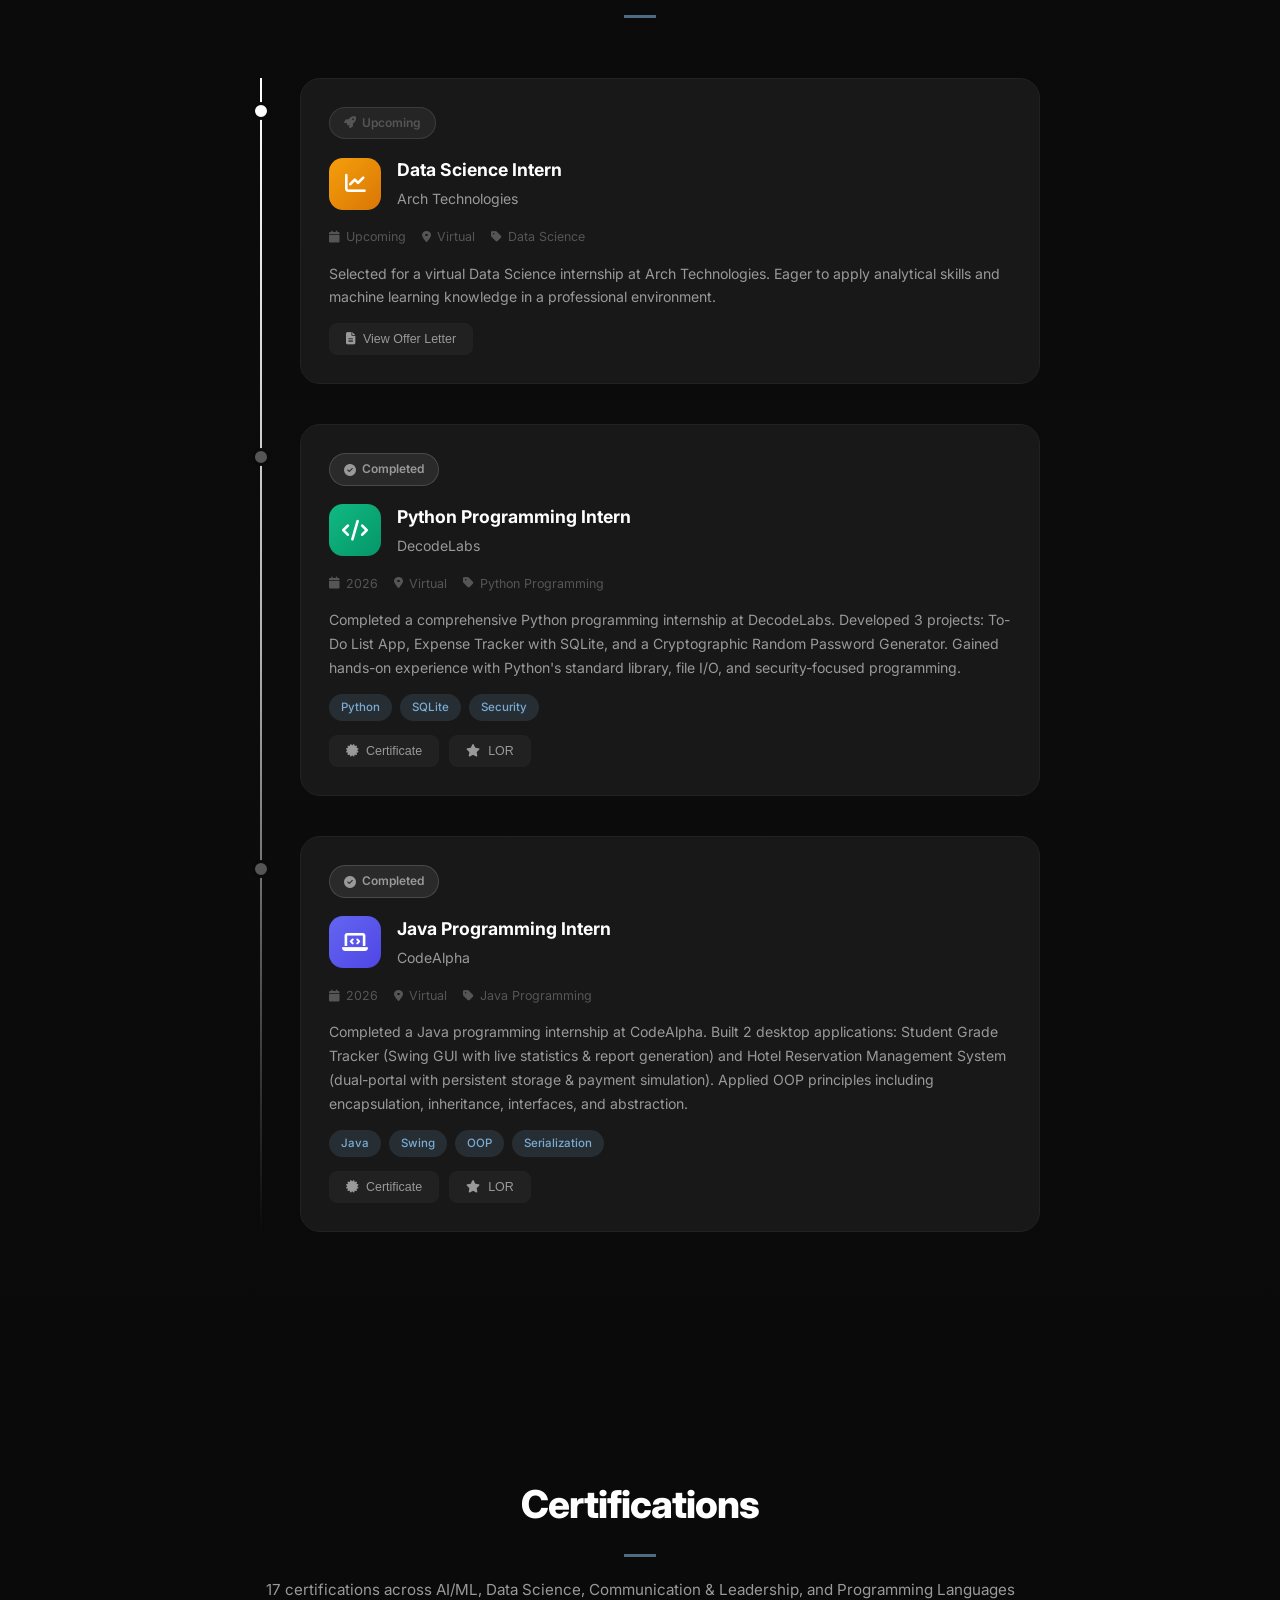
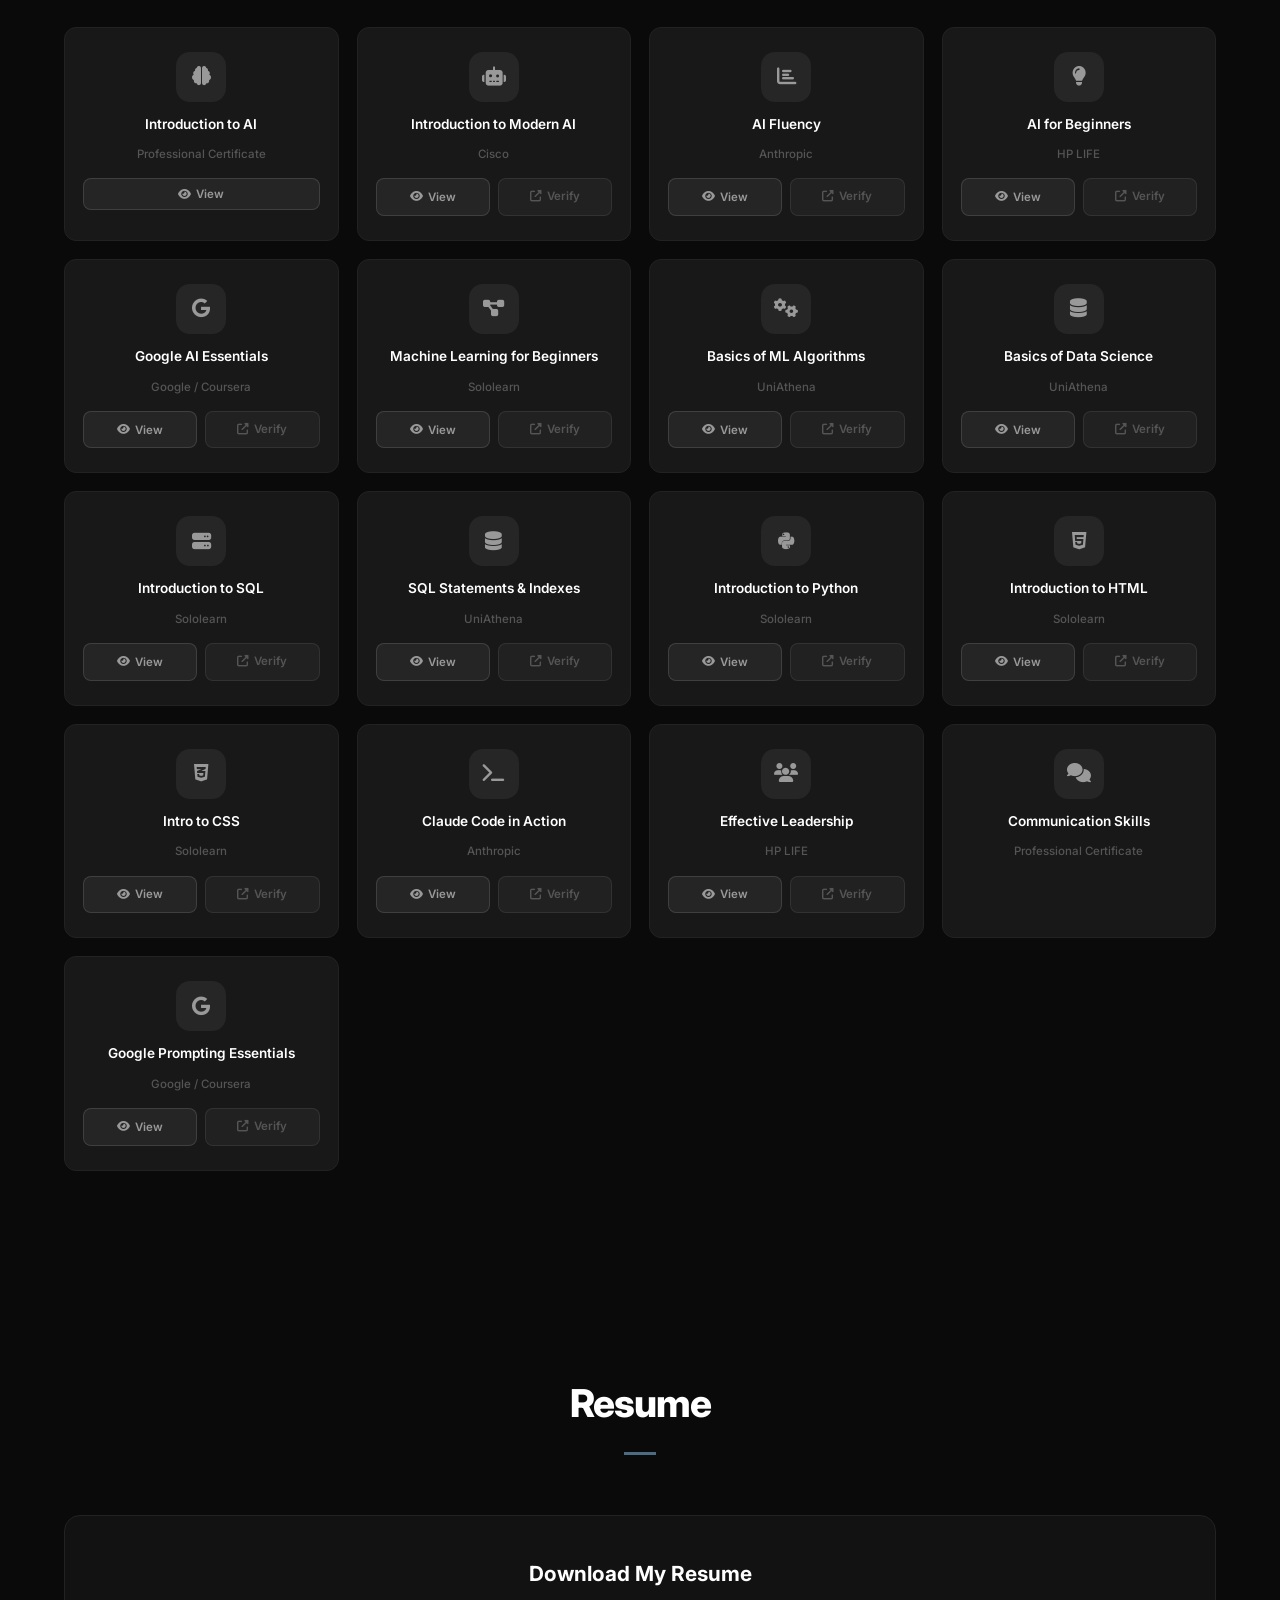
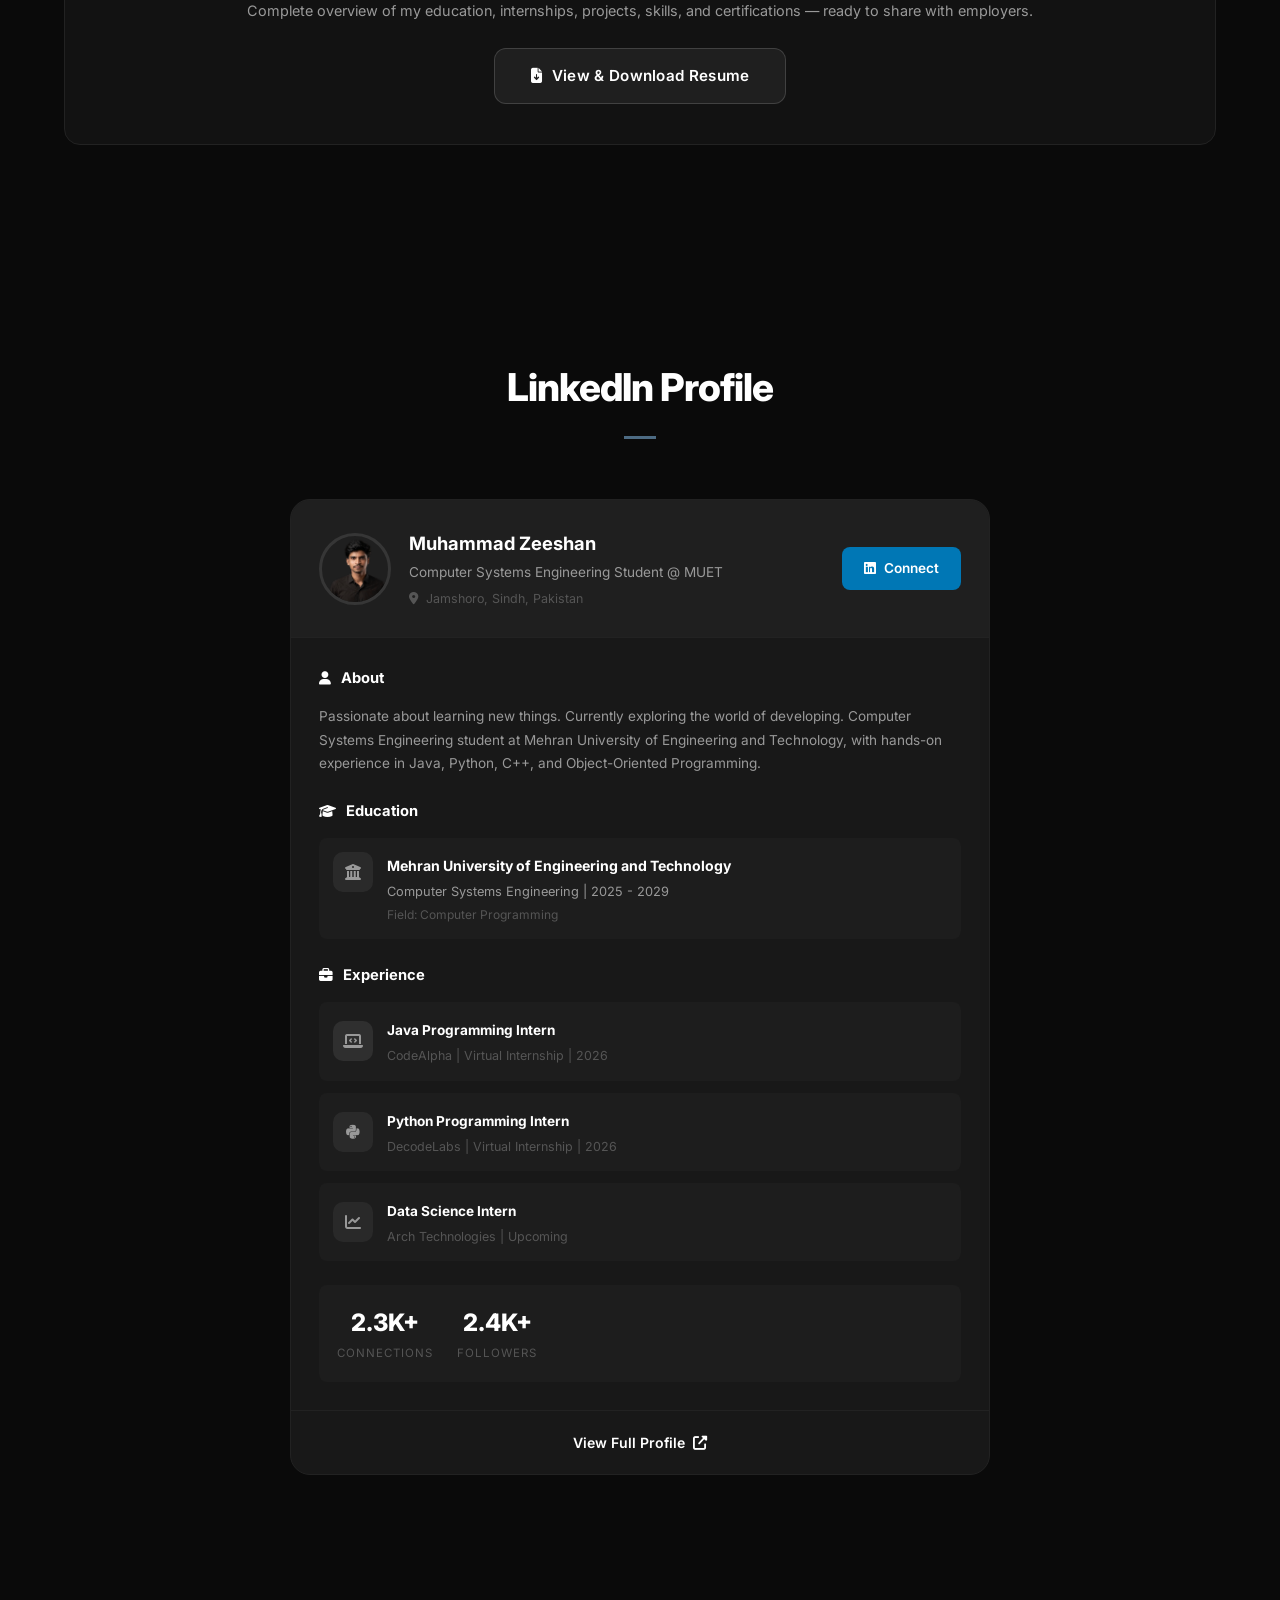
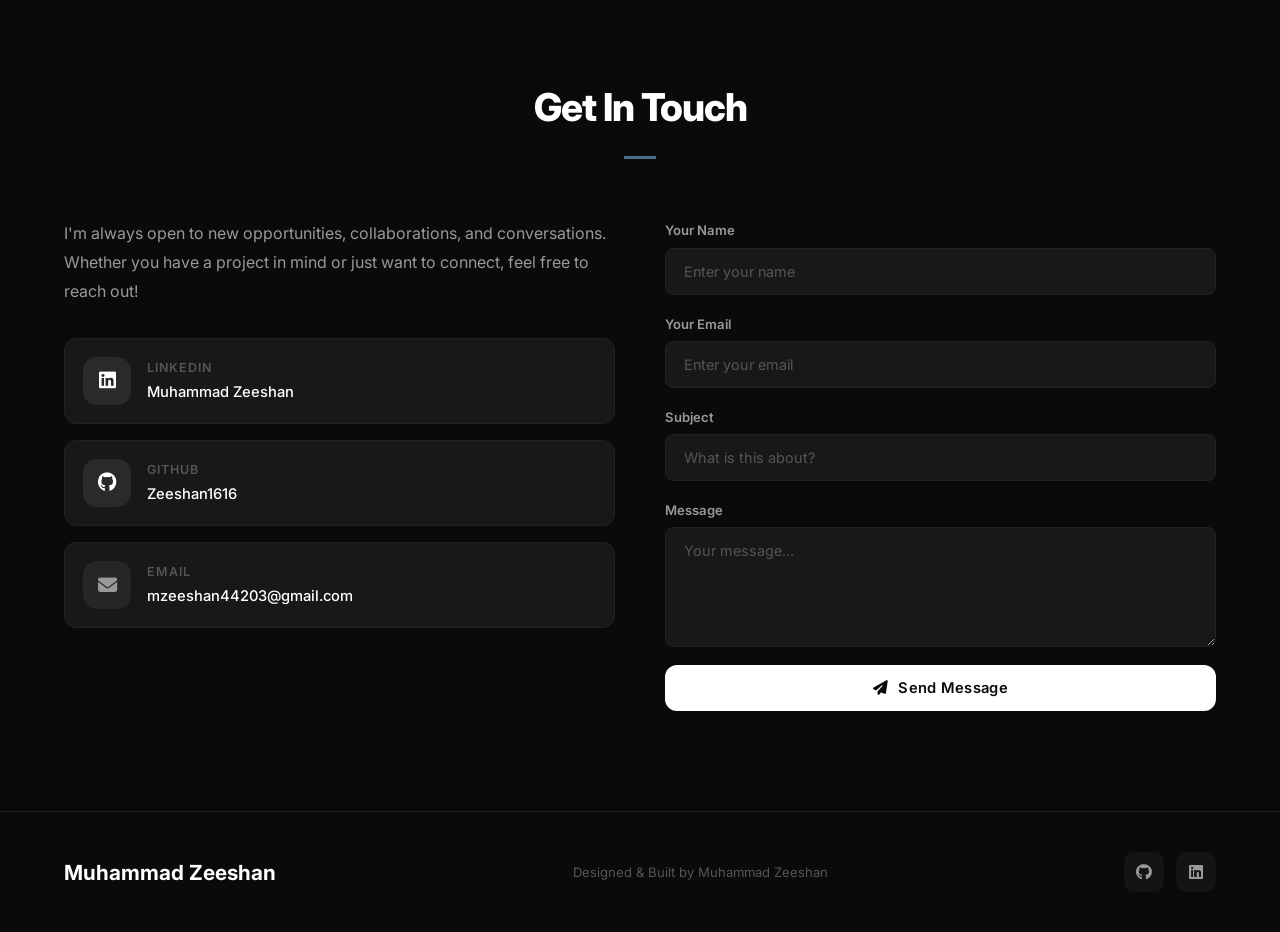
==== commit 11e10cdb: "Add Google Prompting Essentials certificate and update cert count to 17" ====
--- a/index.html
+++ b/index.html
@@ -6,7 +6,7 @@
 
     <!-- Primary SEO Meta Tags -->
     <title>Muhammad Zeeshan — CSE Student & Software Developer | Portfolio | MUET</title>
-    <meta name="description" content="Muhammad Zeeshan is a Computer Systems Engineering student at Mehran University (MUET), Pakistan. He specializes in C++, Java, Python, AI/ML, and Data Science with 9+ projects, 3 internships, and 16 certifications. Open to software development and AI opportunities.">
+    <meta name="description" content="Muhammad Zeeshan is a Computer Systems Engineering student at Mehran University (MUET), Pakistan. He specializes in C++, Java, Python, AI/ML, and Data Science with 9+ projects, 3 internships, and 17 certifications. Open to software development and AI opportunities.">
     <meta name="keywords" content="Muhammad Zeeshan, Muhammad Zeeshan portfolio, Muhammad Zeeshan MUET, Muhammad Zeeshan developer, Muhammad Zeeshan CSE, Muhammad Zeeshan software developer, Muhammad Zeeshan AI, Muhammad Zeeshan machine learning, Muhammad Zeeshan Python, Muhammad Zeeshan Java, Muhammad Zeeshan C++, Zeeshan1616, Mehran University developer, Jamshoro developer, Pakistan software developer">
     <meta name="author" content="Muhammad Zeeshan">
     <meta name="robots" content="index, follow, max-snippet:-1, max-image-preview:large, max-video-preview:-1">
@@ -20,7 +20,7 @@
     <meta property="og:type" content="website">
     <meta property="og:url" content="https://zeeshan1616.github.io/Muhammad-Zeeshan/">
     <meta property="og:title" content="Muhammad Zeeshan | CSE Student, Software Developer &amp; AI/ML Portfolio">
-    <meta property="og:description" content="Portfolio of Muhammad Zeeshan — CSE student at MUET with 9+ projects, 3 internships, and 16 certifications in AI/ML, Data Science, and Software Development.">
+    <meta property="og:description" content="Portfolio of Muhammad Zeeshan — CSE student at MUET with 9+ projects, 3 internships, and 17 certifications in AI/ML, Data Science, and Software Development.">
     <meta property="og:image" content="https://zeeshan1616.github.io/Muhammad-Zeeshan/picture.png">
     <meta property="og:image:alt" content="Muhammad Zeeshan — Software Developer Portfolio">
     <meta property="og:site_name" content="Muhammad Zeeshan Portfolio">
@@ -30,7 +30,7 @@
     <meta name="twitter:card" content="summary_large_image">
     <meta name="twitter:url" content="https://zeeshan1616.github.io/Muhammad-Zeeshan/">
     <meta name="twitter:title" content="Muhammad Zeeshan | CSE Student, Software Developer &amp; AI/ML Portfolio">
-    <meta name="twitter:description" content="Portfolio of Muhammad Zeeshan — CSE student at MUET with 9+ projects, 3 internships, and 16 certifications in AI/ML &amp; Data Science.">
+    <meta name="twitter:description" content="Portfolio of Muhammad Zeeshan — CSE student at MUET with 9+ projects, 3 internships, and 17 certifications in AI/ML &amp; Data Science.">
     <meta name="twitter:image" content="https://zeeshan1616.github.io/Muhammad-Zeeshan/picture.png">
     <meta name="twitter:image:alt" content="Muhammad Zeeshan — Software Developer Portfolio">
 
@@ -44,7 +44,7 @@
         "alternateName": ["Zeeshan1616", "M. Zeeshan"],
         "url": "https://zeeshan1616.github.io/Muhammad-Zeeshan/",
         "image": "https://zeeshan1616.github.io/Muhammad-Zeeshan/picture.png",
-        "description": "Muhammad Zeeshan is a Computer Systems Engineering student at Mehran University of Engineering and Technology (MUET), Jamshoro, Pakistan. He is a software developer proficient in C++, Java, and Python with hands-on experience in AI/ML, Data Science, and OOP. He has completed 3 internships and earned 16 certifications.",
+        "description": "Muhammad Zeeshan is a Computer Systems Engineering student at Mehran University of Engineering and Technology (MUET), Jamshoro, Pakistan. He is a software developer proficient in C++, Java, and Python with hands-on experience in AI/ML, Data Science, and OOP. He has completed 3 internships and earned 17 certifications.",
         "jobTitle": "Computer Systems Engineering Student & Software Developer",
         "gender": "Male",
         "birthPlace": {
@@ -95,7 +95,8 @@
             "Introduction to CSS",
             "Claude Code in Action",
             "Effective Leadership",
-            "Communication Skills"
+            "Communication Skills",
+            "Google Prompting Essentials"
         ],
         "hasOccupation": {
             "@type": "Occupation",
@@ -154,7 +155,7 @@
                 "name": "Who is Muhammad Zeeshan?",
                 "acceptedAnswer": {
                     "@type": "Answer",
-                    "text": "Muhammad Zeeshan is a Computer Systems Engineering student at Mehran University of Engineering and Technology (MUET), Jamshoro, Pakistan. He is a software developer proficient in C++, Java, and Python with experience in AI/ML and Data Science. He has completed 3 internships and earned 16 certifications in various tech domains."
+                    "text": "Muhammad Zeeshan is a Computer Systems Engineering student at Mehran University of Engineering and Technology (MUET), Jamshoro, Pakistan. He is a software developer proficient in C++, Java, and Python with experience in AI/ML and Data Science. He has completed 3 internships and earned 17 certifications in various tech domains."
                 }
             },
             {
@@ -186,7 +187,7 @@
                 "name": "What certifications does Muhammad Zeeshan have?",
                 "acceptedAnswer": {
                     "@type": "Answer",
-                    "text": "Muhammad Zeeshan holds 16 certifications including Google AI Essentials, Introduction to AI, Introduction to Modern AI, Machine Learning for Beginners, Basics of Data Science, Introduction to SQL, Introduction to Python, and more from platforms like Google, IBM, and Meta."
+                    "text": "Muhammad Zeeshan holds 17 certifications including Google AI Essentials, Introduction to AI, Introduction to Modern AI, Machine Learning for Beginners, Basics of Data Science, Introduction to SQL, Introduction to Python, and more from platforms like Google, IBM, and Meta."
                 }
             },
             {
@@ -300,7 +301,7 @@
                         <span class="about-stat-label">Internships</span>
                     </div>
                     <div class="about-stat-item">
-                        <span class="about-stat-number">16+</span>
+                        <span class="about-stat-number">17+</span>
                         <span class="about-stat-label">Certifications</span>
                     </div>
                 </div>
@@ -314,7 +315,7 @@
                     </p>
                     <p class="about-text">
                         With hands-on experience in <strong>C++, Java, Python</strong>, and a solid foundation in 
-                        <strong>Object-Oriented Programming</strong>, I've completed two internships and earned 16 certifications 
+                        <strong>Object-Oriented Programming</strong>, I've completed two internships and earned 17 certifications 
                         across AI/ML, Data Science, and software development.
                     </p>
                     <p class="about-text">
@@ -1087,7 +1088,7 @@
                 <h2 class="section-title">Certifications</h2>
                 <div class="section-line"></div>
             </div>
-            <p class="cert-intro animate-on-scroll">16 certifications across AI/ML, Data Science, Communication & Leadership, and Programming Languages</p>
+            <p class="cert-intro animate-on-scroll">17 certifications across AI/ML, Data Science, Communication & Leadership, and Programming Languages</p>
             <div class="cert-grid">
                 <div class="cert-card animate-on-scroll" data-cert-file="certs/Introduction to AI.pdf" data-cert-name="Introduction to AI" data-cert-issuer="Professional Certificate">
                     <div class="cert-icon ai-icon"><i class="fas fa-brain"></i></div>
@@ -1227,6 +1228,15 @@
                     <div class="cert-icon lead-icon"><i class="fas fa-comments"></i></div>
                     <h4 class="cert-title">Communication Skills</h4>
                     <span class="cert-issuer">Professional Certificate</span>
+                </div>
+                <div class="cert-card animate-on-scroll" data-cert-file="certs/Google Prompting Essentials.pdf" data-cert-name="Google Prompting Essentials" data-cert-issuer="Google / Coursera" data-verify-url="https://coursera.org/verify/specialization/3437GKIJ5XIZ">
+                    <div class="cert-icon ai-icon"><i class="fab fa-google"></i></div>
+                    <h4 class="cert-title">Google Prompting Essentials</h4>
+                    <span class="cert-issuer">Google / Coursera</span>
+                    <div class="cert-card-actions">
+                        <button class="cert-card-btn view-btn" onclick="openCertModal(this)"><i class="fas fa-eye"></i> View</button>
+                        <a class="cert-card-btn verify-btn-card" href="https://coursera.org/verify/specialization/3437GKIJ5XIZ" target="_blank"><i class="fas fa-external-link-alt"></i> Verify</a>
+                    </div>
                 </div>
             </div>
         </div>
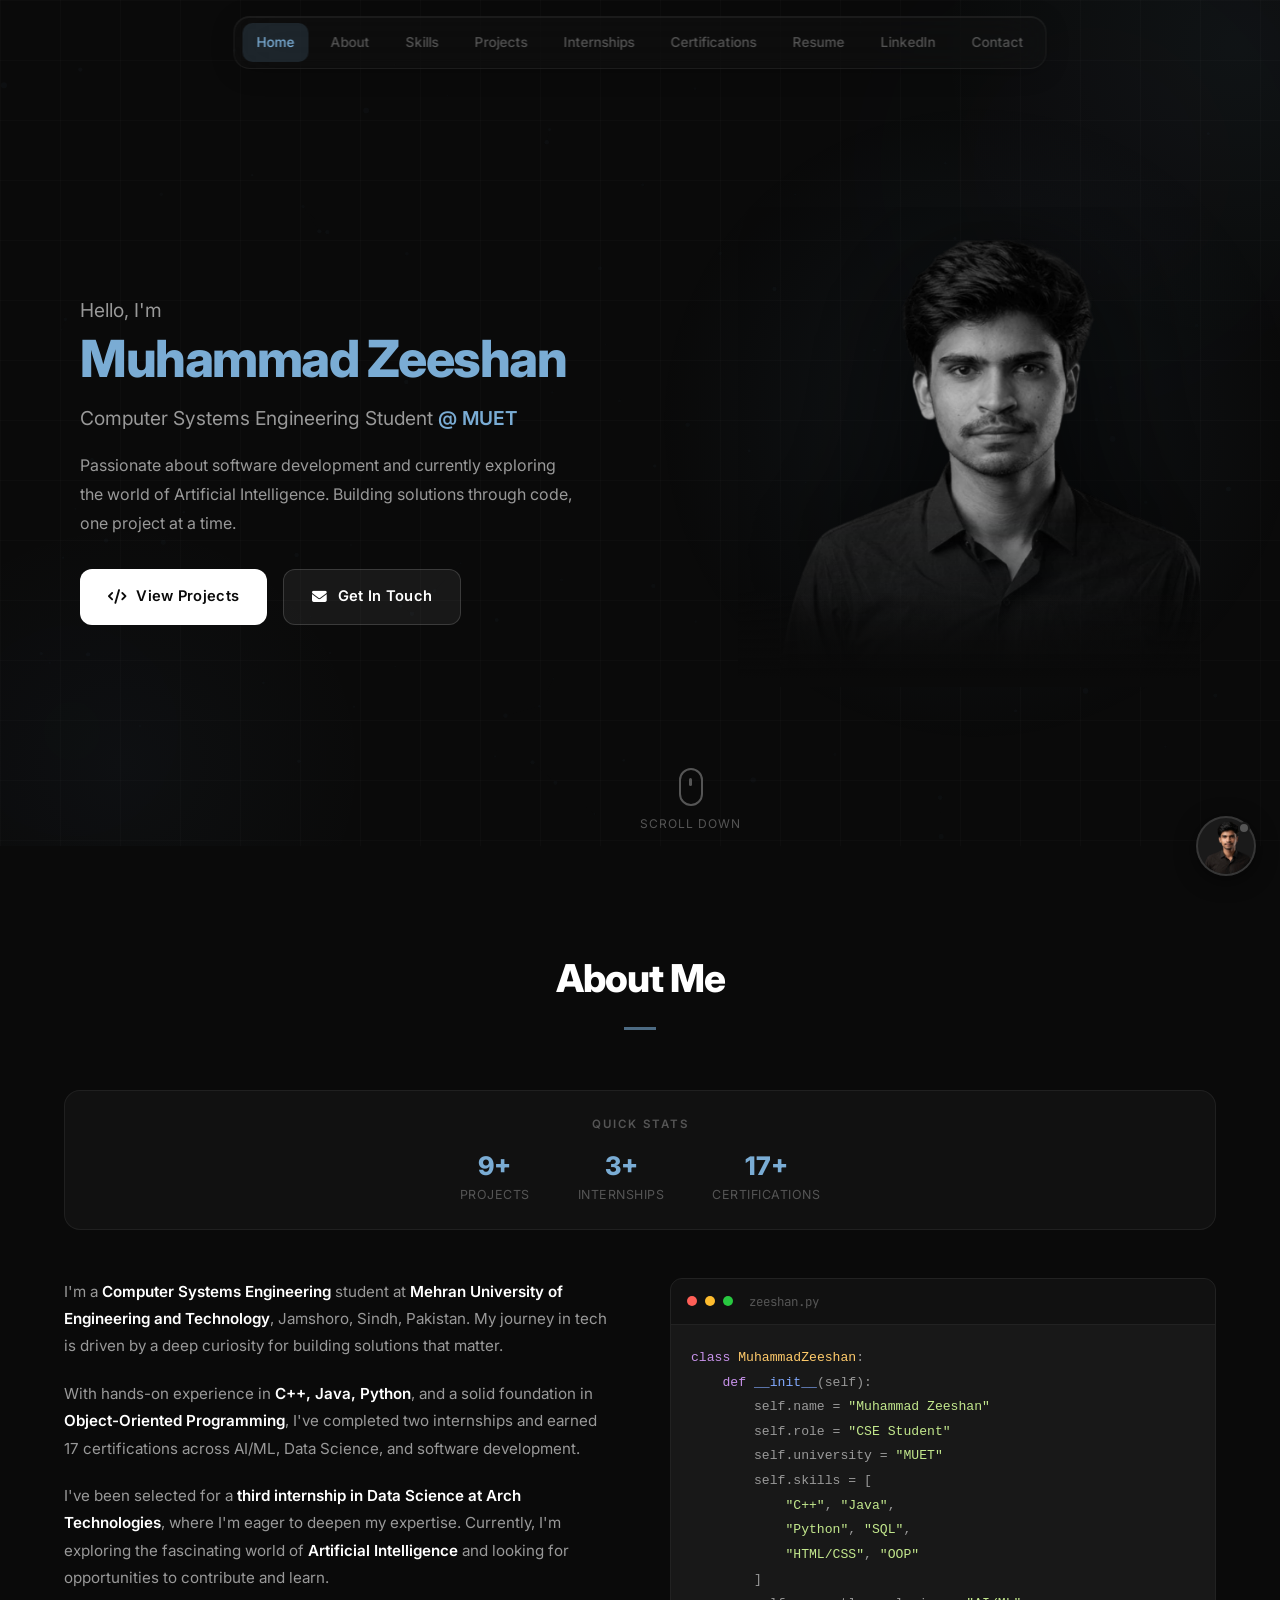
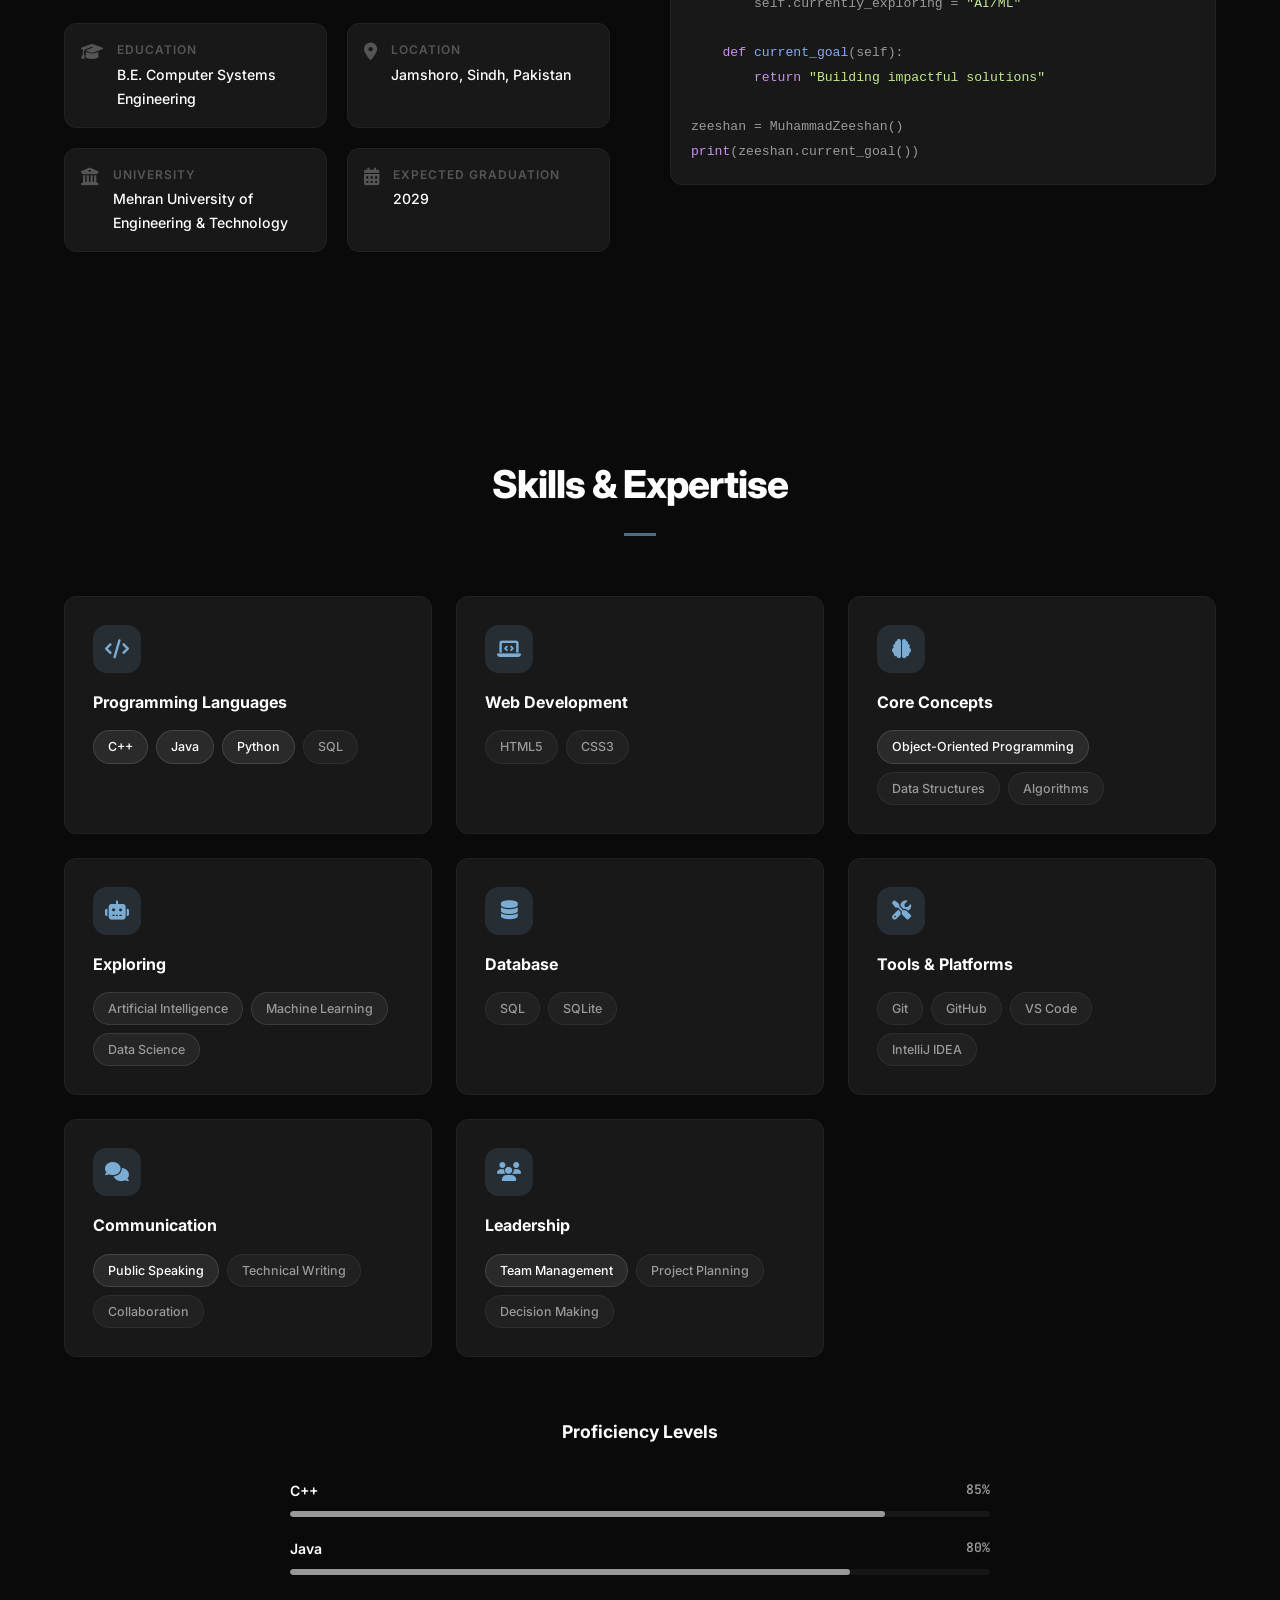
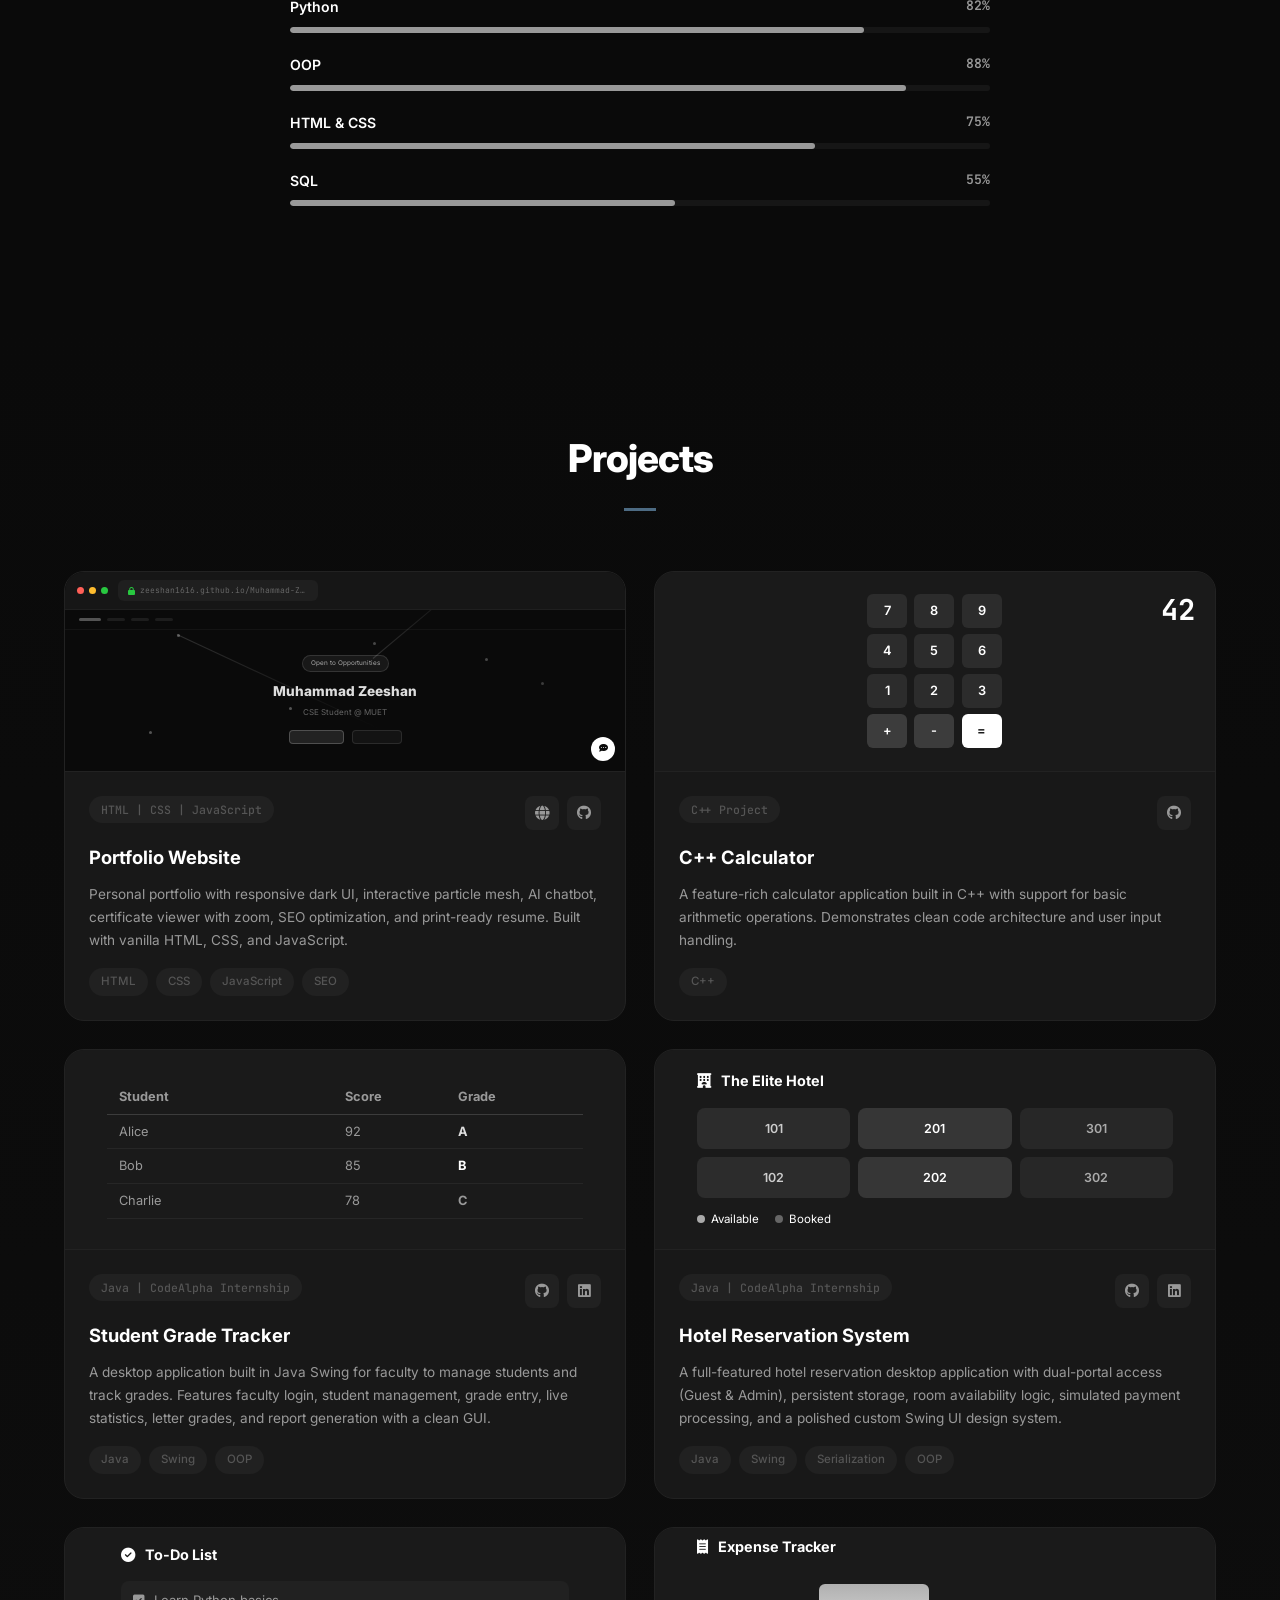
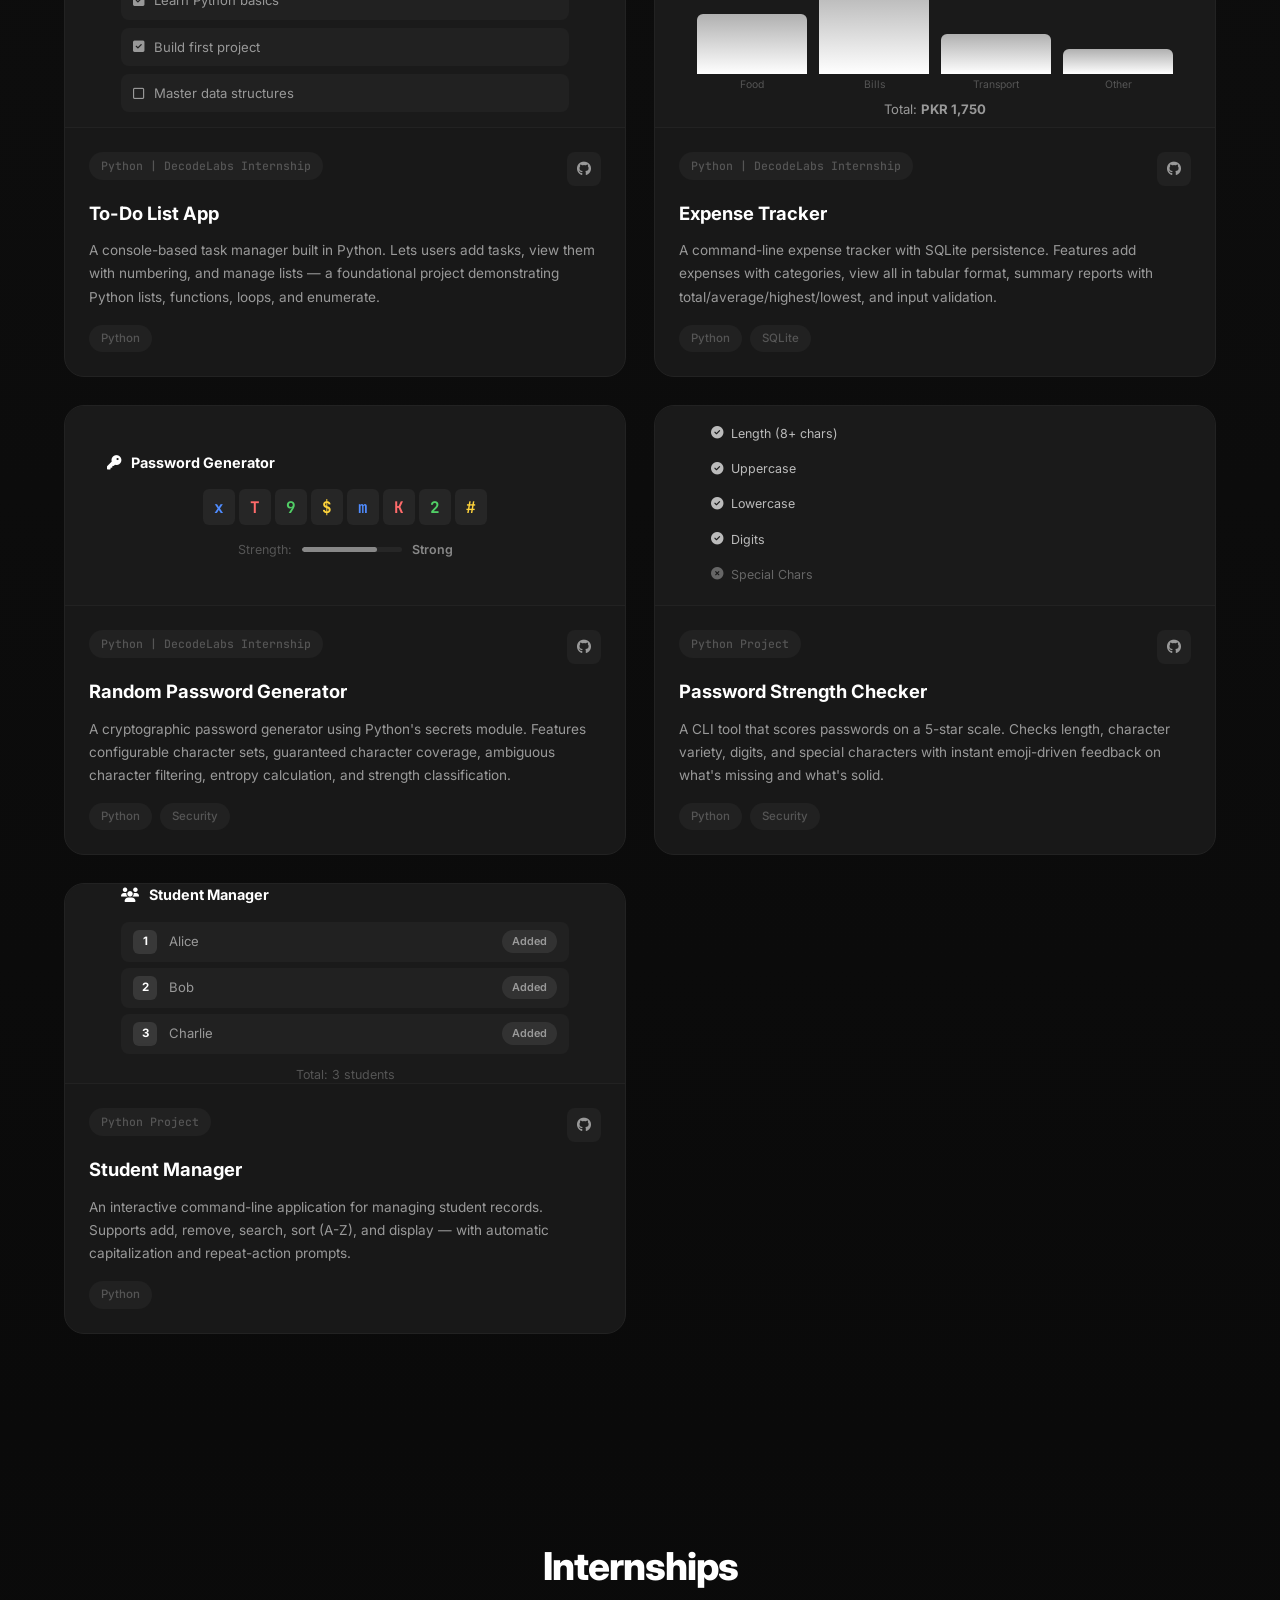
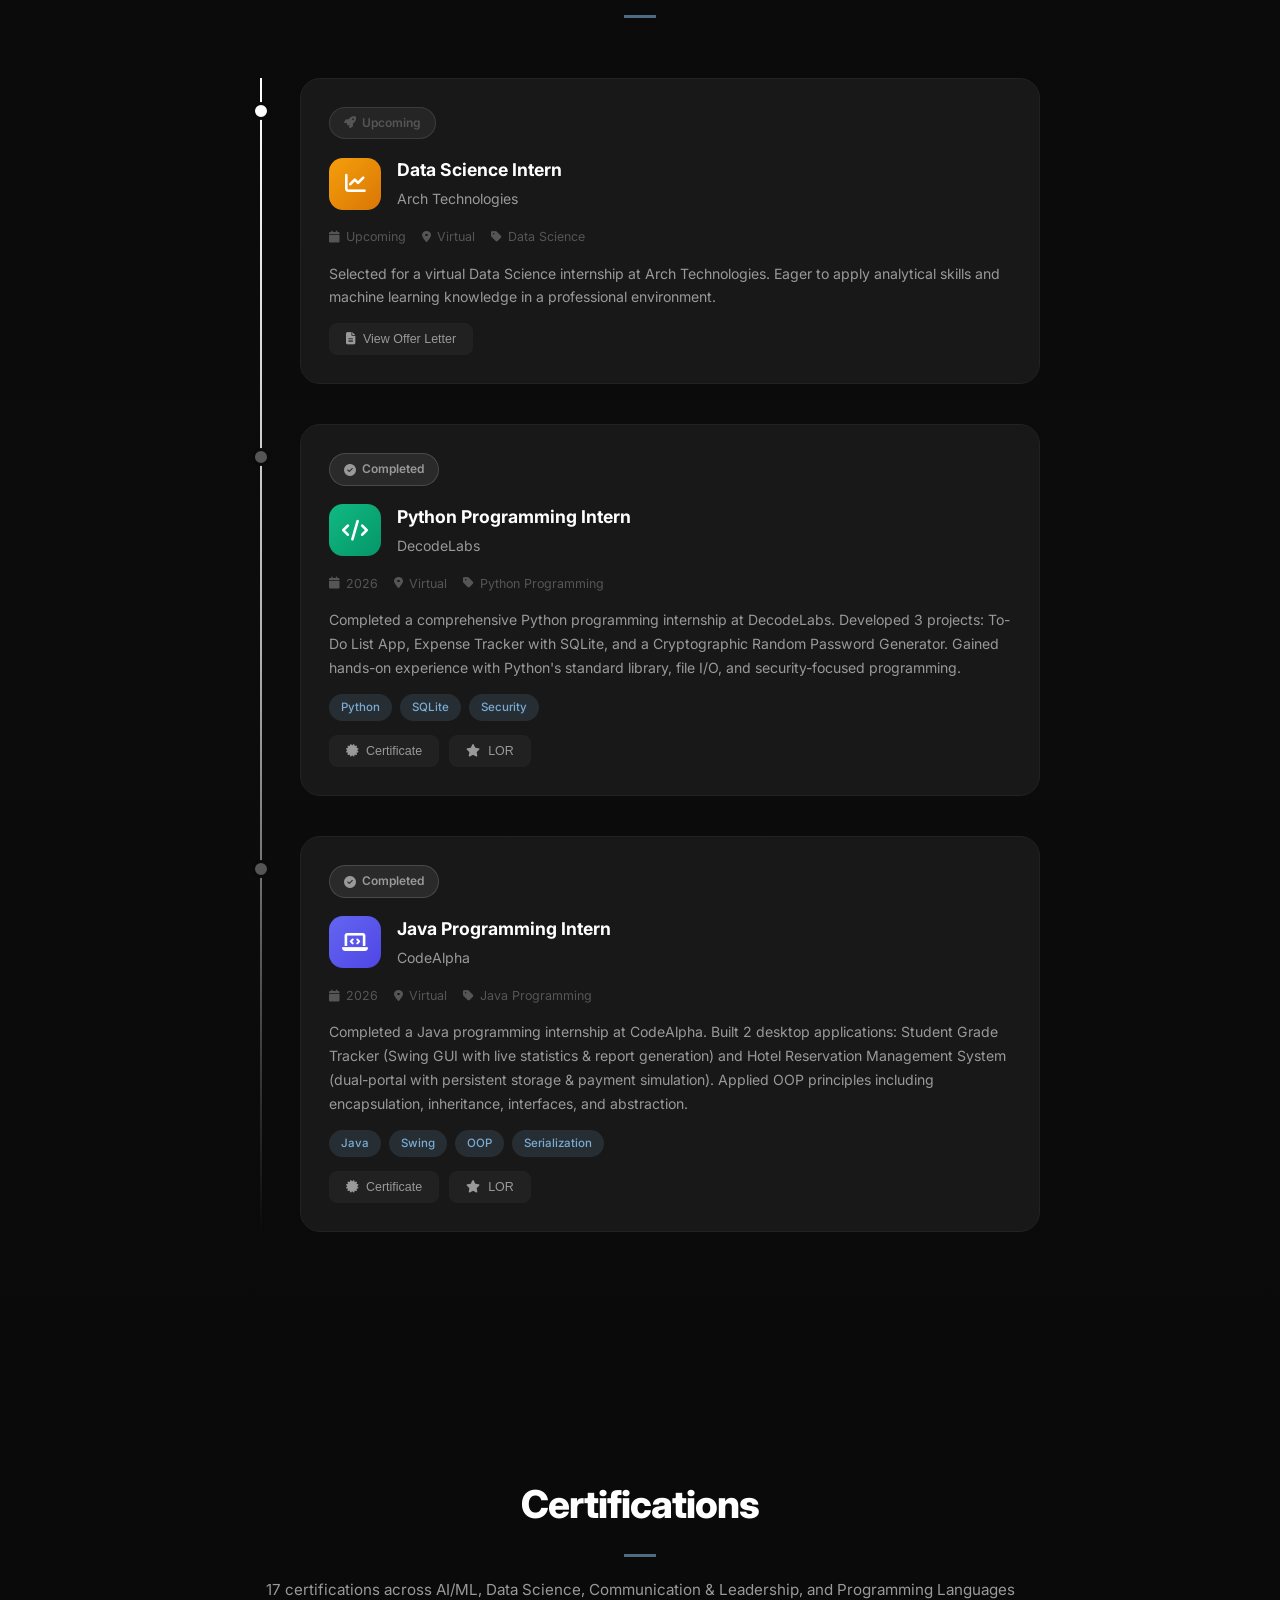
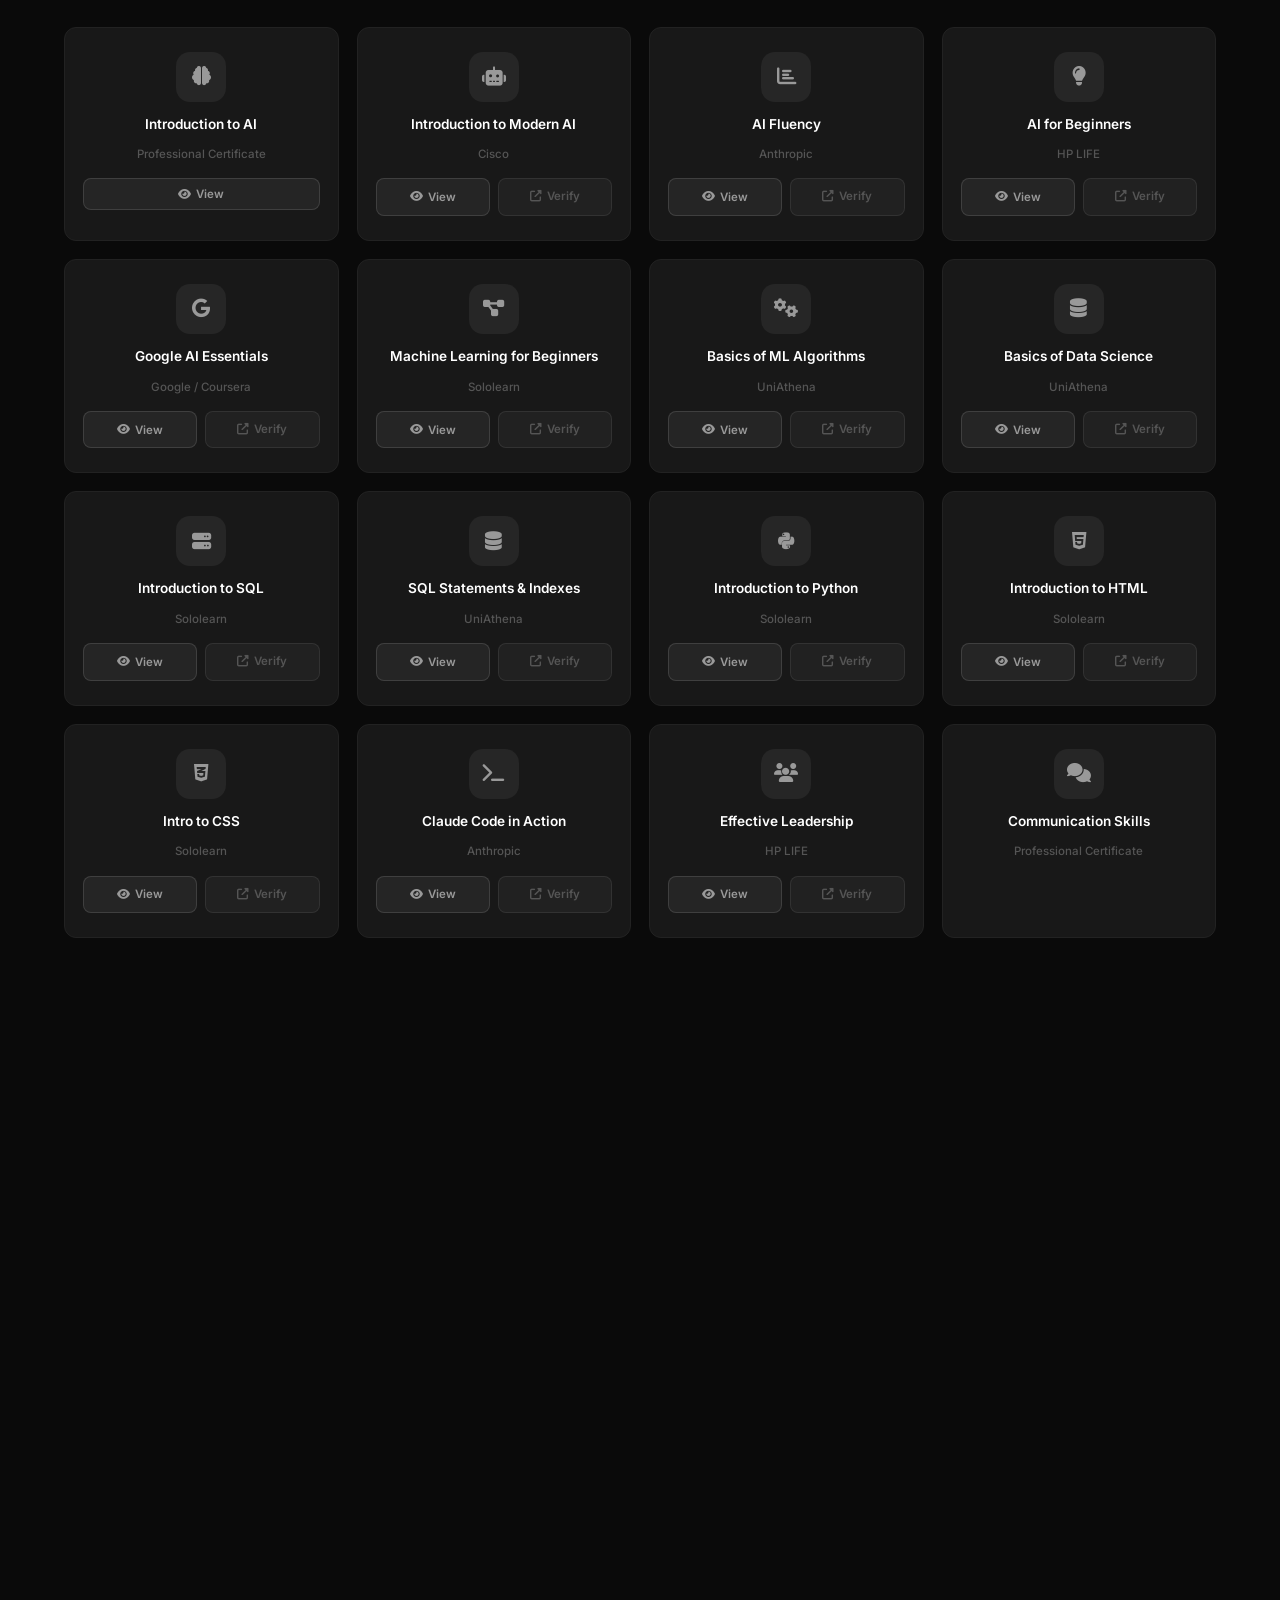
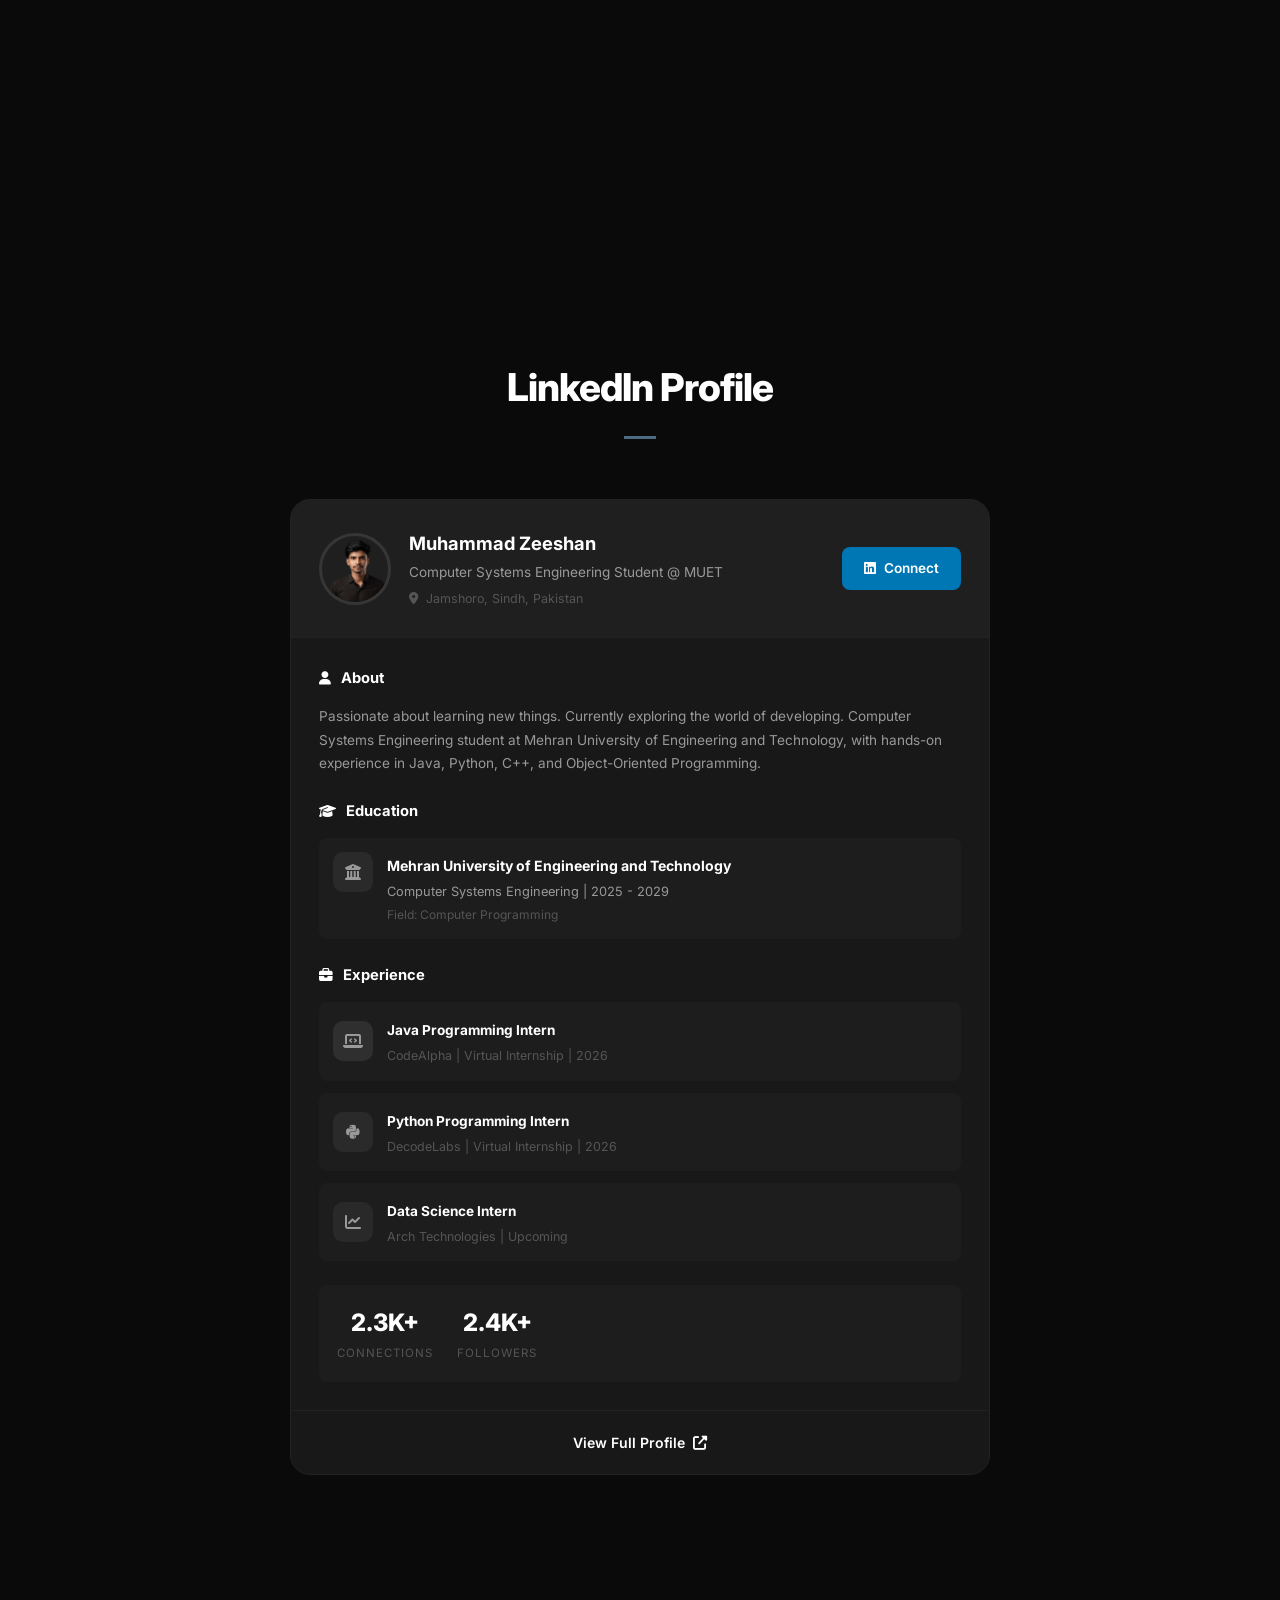
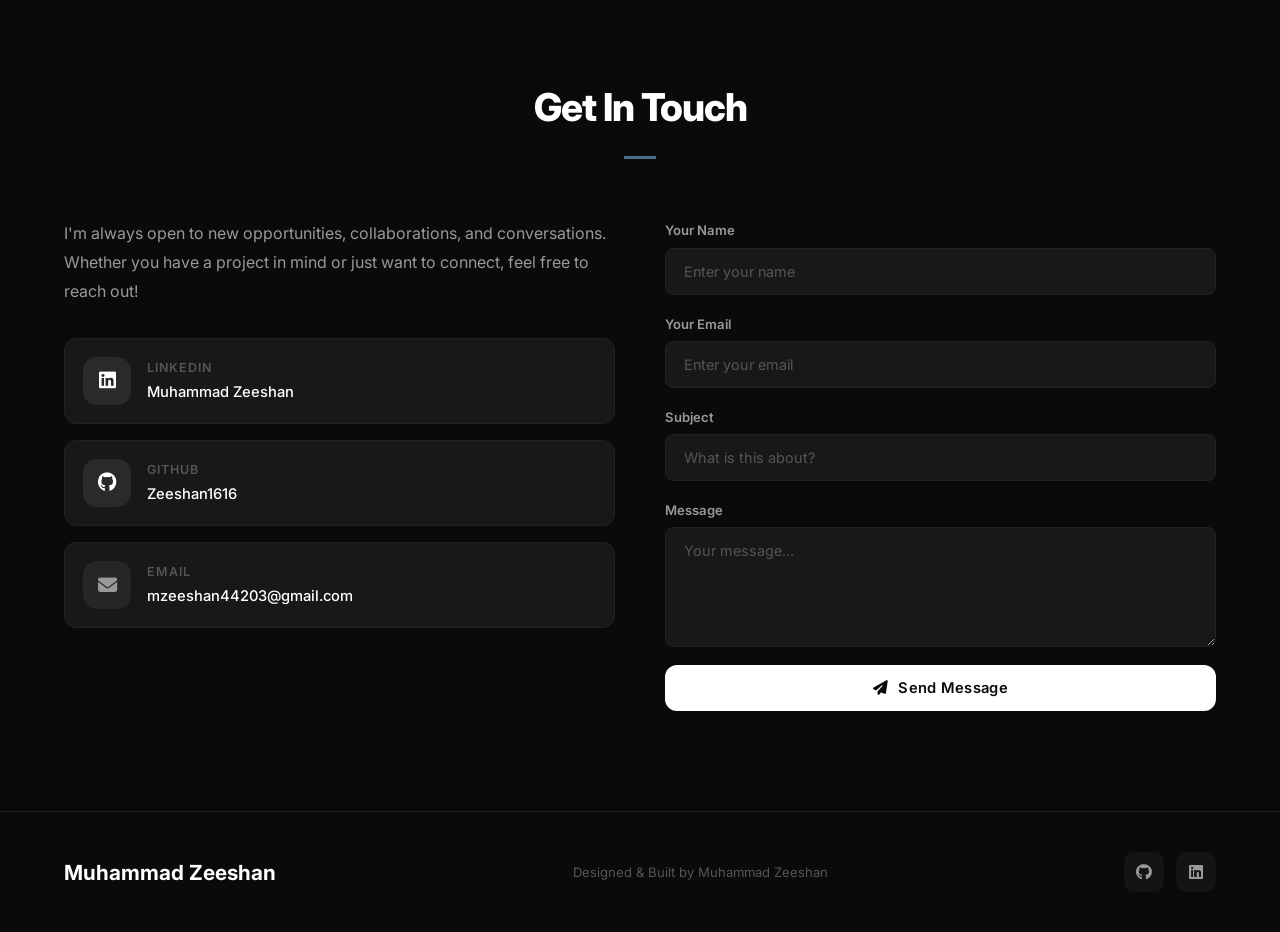
==== commit b59e009e: "fix: resolve 11 website bugs (skill bars, PDF zoom, chatbot count, FAQ, resume, a11y, form, sitemap)" ====
--- a/index.html
+++ b/index.html
@@ -179,7 +179,7 @@
                 "name": "What internships has Muhammad Zeeshan completed?",
                 "acceptedAnswer": {
                     "@type": "Answer",
-                    "text": "Muhammad Zeeshan has completed 3 internships: Data Science Intern at Arch Technologies, Python Programming Intern, and Java Programming Intern. These internships gave him hands-on experience in data analysis, Python development, and Java application development."
+                    "text": "Muhammad Zeeshan has completed 2 internships: a Python Programming Intern at DecodeLabs and a Java Programming Intern at CodeAlpha. He has also been selected for an upcoming Data Science Internship at Arch Technologies. These internships gave him hands-on experience in data analysis, Python development, and Java application development."
                 }
             },
             {
@@ -215,6 +215,14 @@
     <div class="intro-screen" id="introScreen">
         <div class="intro-name" id="introName"></div>
     </div>
+    <noscript>
+        <style>
+            #introScreen { display: none !important; }
+            body.loading { overflow: auto !important; }
+            body.loading > *:not(.intro-screen) { opacity: 1 !important; }
+            .animate-on-scroll { opacity: 1 !important; transform: none !important; }
+        </style>
+    </noscript>
 
     <nav class="navbar" id="navbar" role="navigation" aria-label="Main navigation">
         <div class="nav-container">
@@ -1382,7 +1390,7 @@
                     </div>
                 </div>
                 <div class="contact-form-wrapper animate-on-scroll">
-                    <form class="contact-form" id="contactForm" action="mailto:mzeeshan44203@gmail.com" method="post" enctype="text/plain">
+                    <form class="contact-form" id="contactForm">
                         <div class="form-group">
                             <label for="name">Your Name</label>
                             <input type="text" id="name" name="name" placeholder="Enter your name" required>
@@ -1412,7 +1420,7 @@
     </main>
 
     <!-- Certificate Modal -->
-    <div class="cert-modal-overlay" id="certModal">
+    <div class="cert-modal-overlay" id="certModal" role="dialog" aria-modal="true" aria-label="Certificate Viewer">
         <div class="cert-modal">
             <div class="cert-modal-header">
                 <div>
--- a/style.css
+++ b/style.css
@@ -2743,6 +2743,7 @@
     height: 100%;
     border: none;
     min-height: 500px;
+    transform-origin: center center;
 }
 
 .cert-zoom-controls {
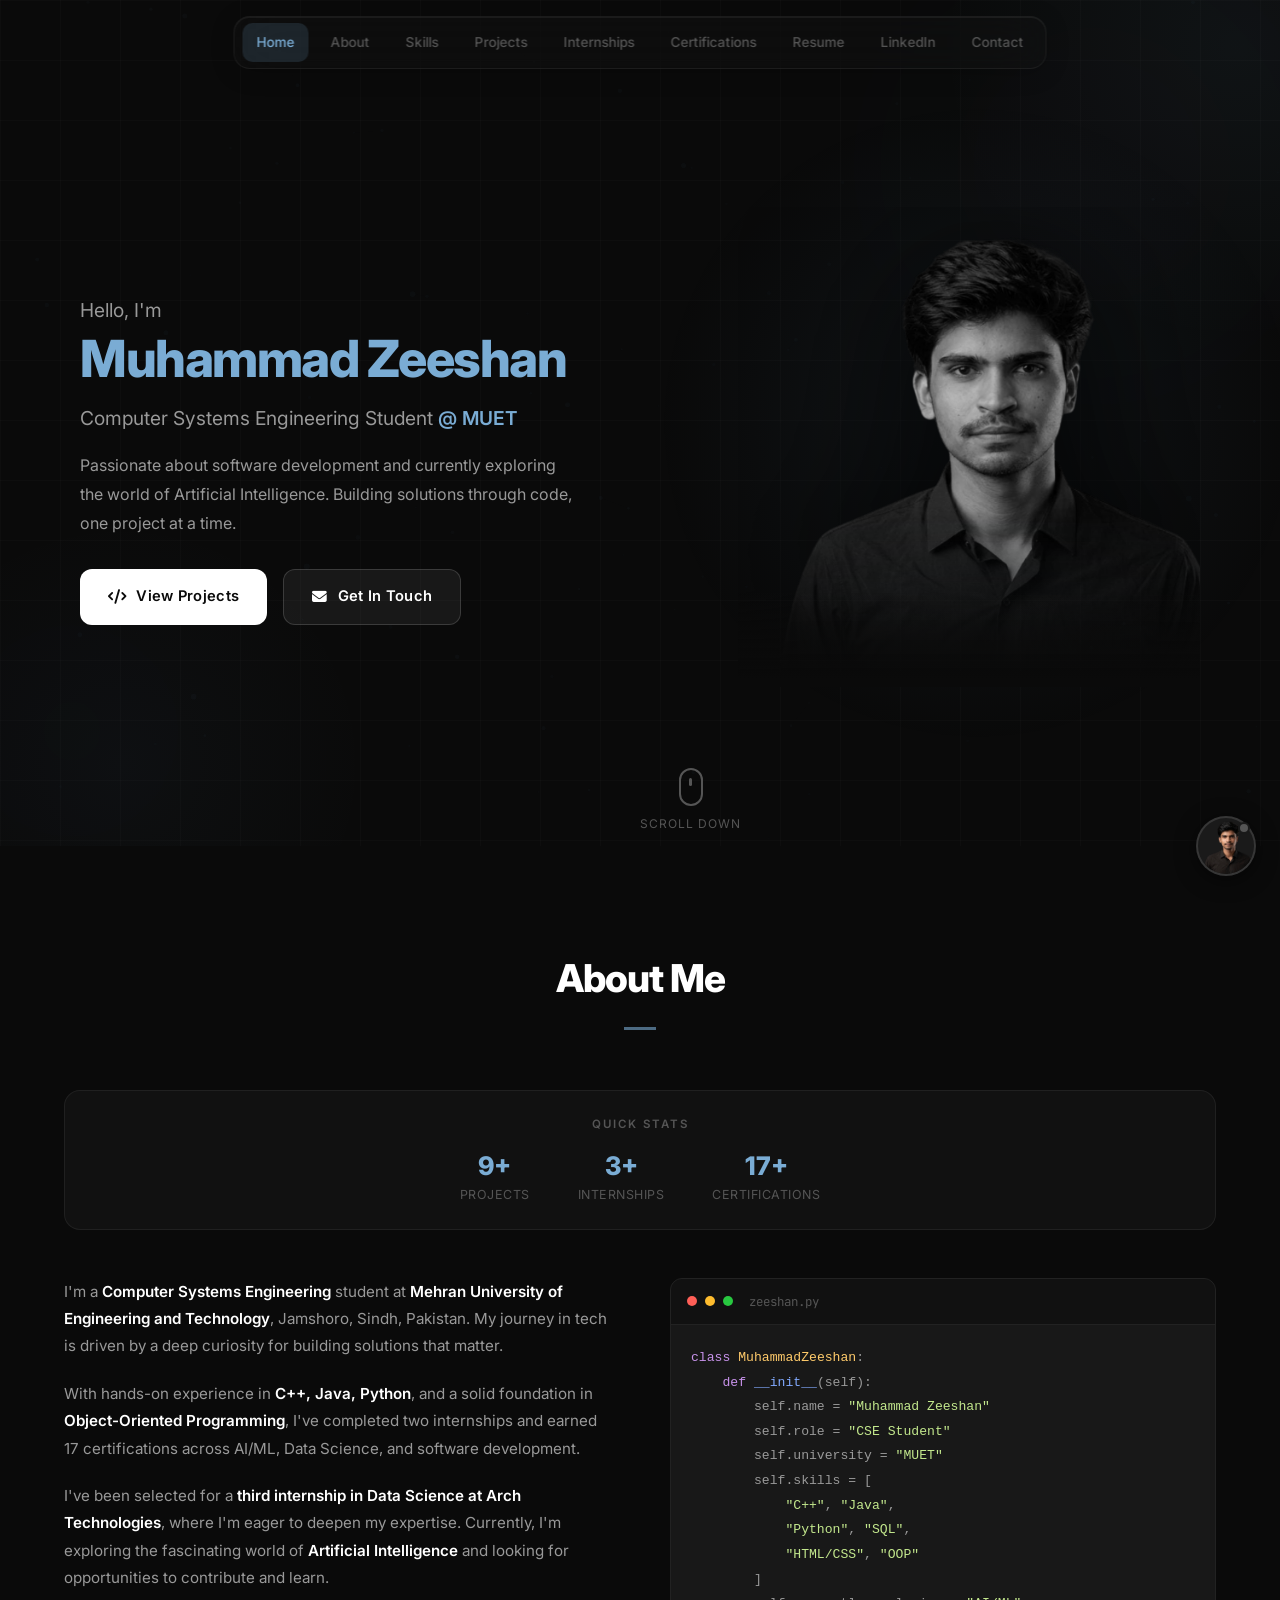
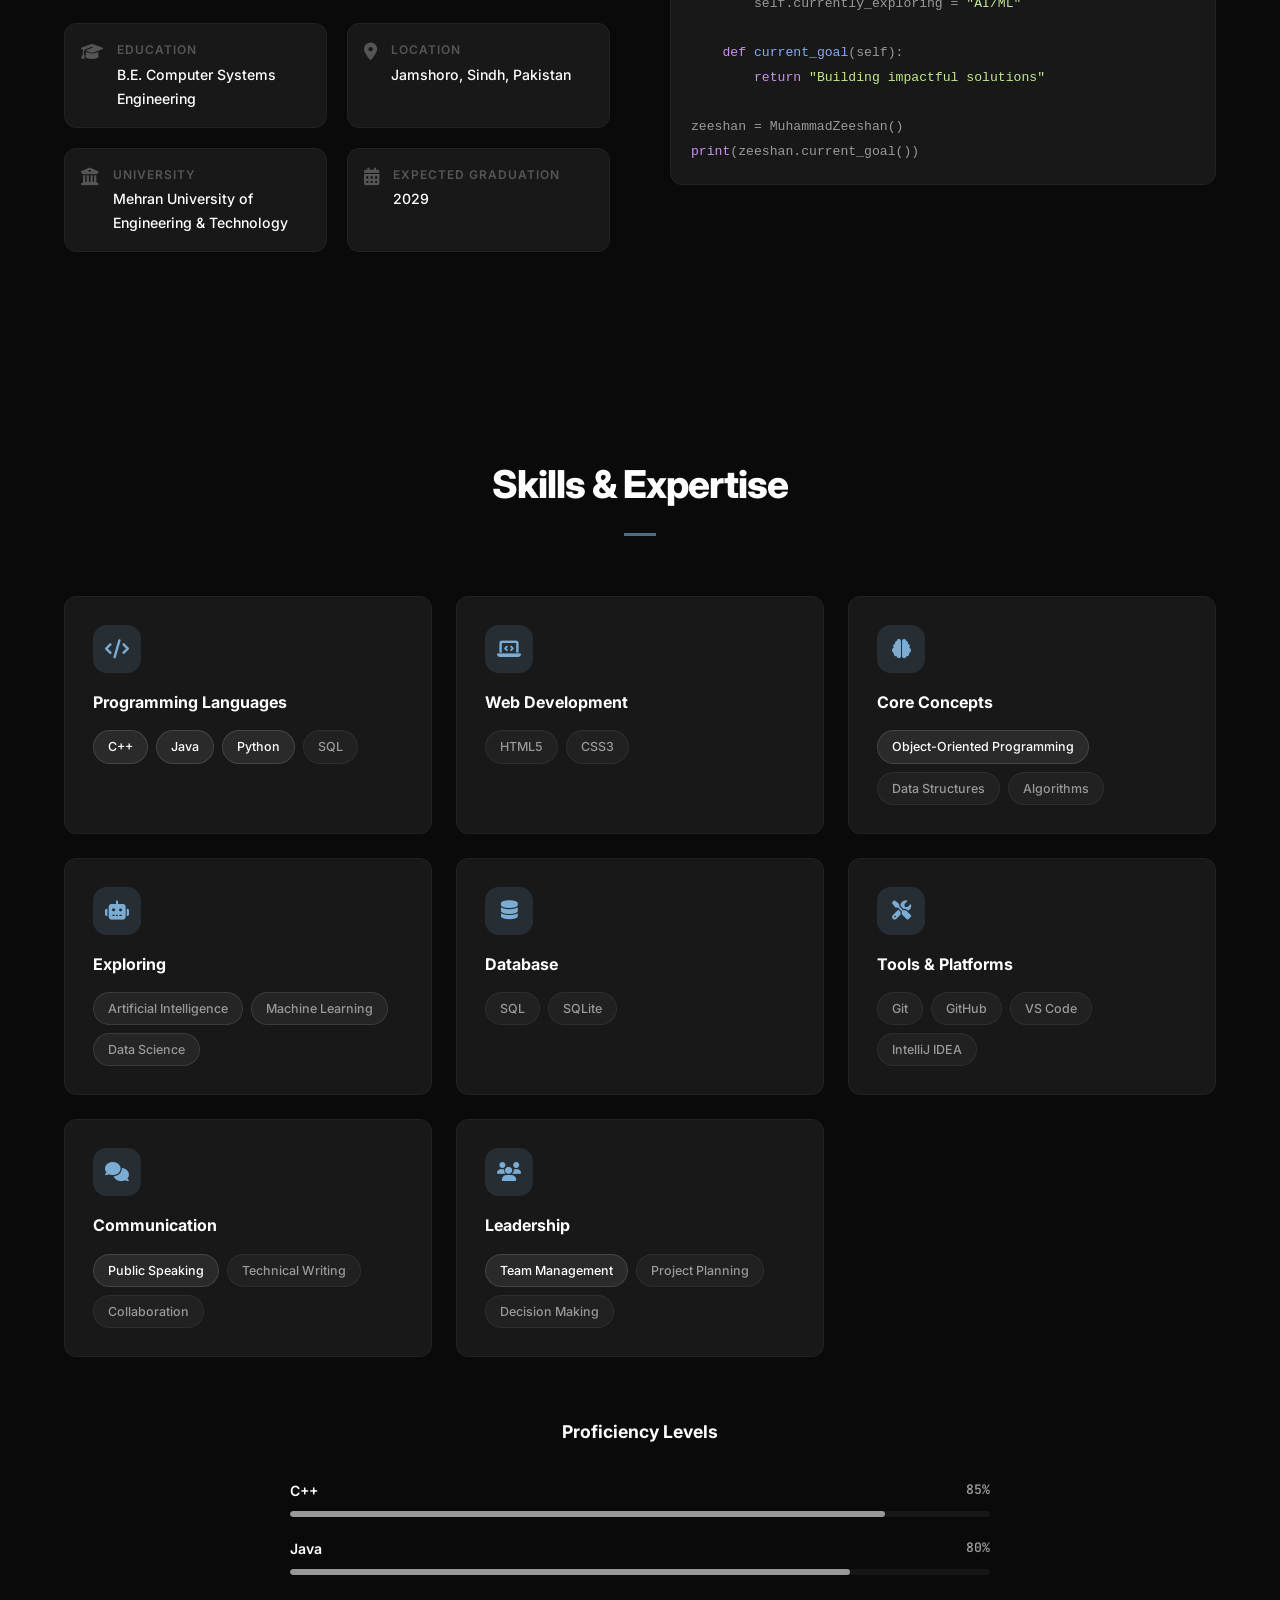
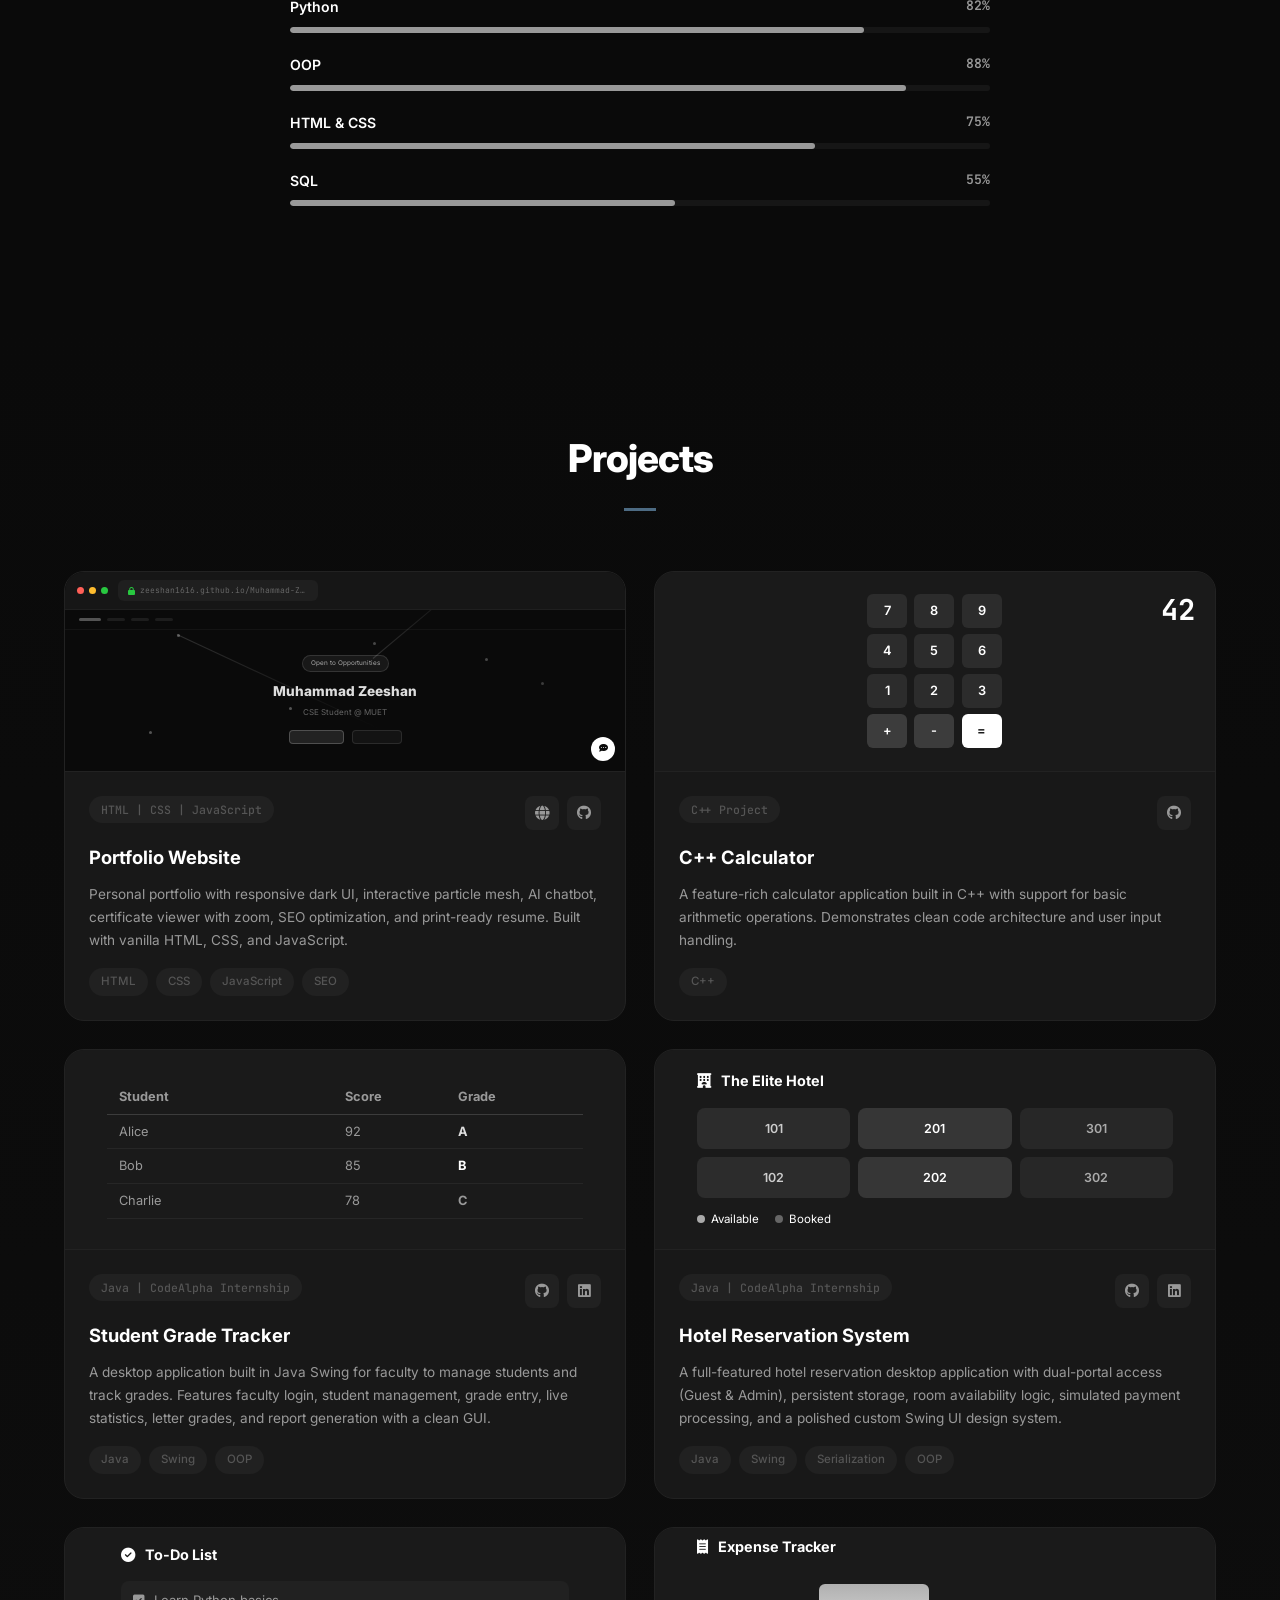
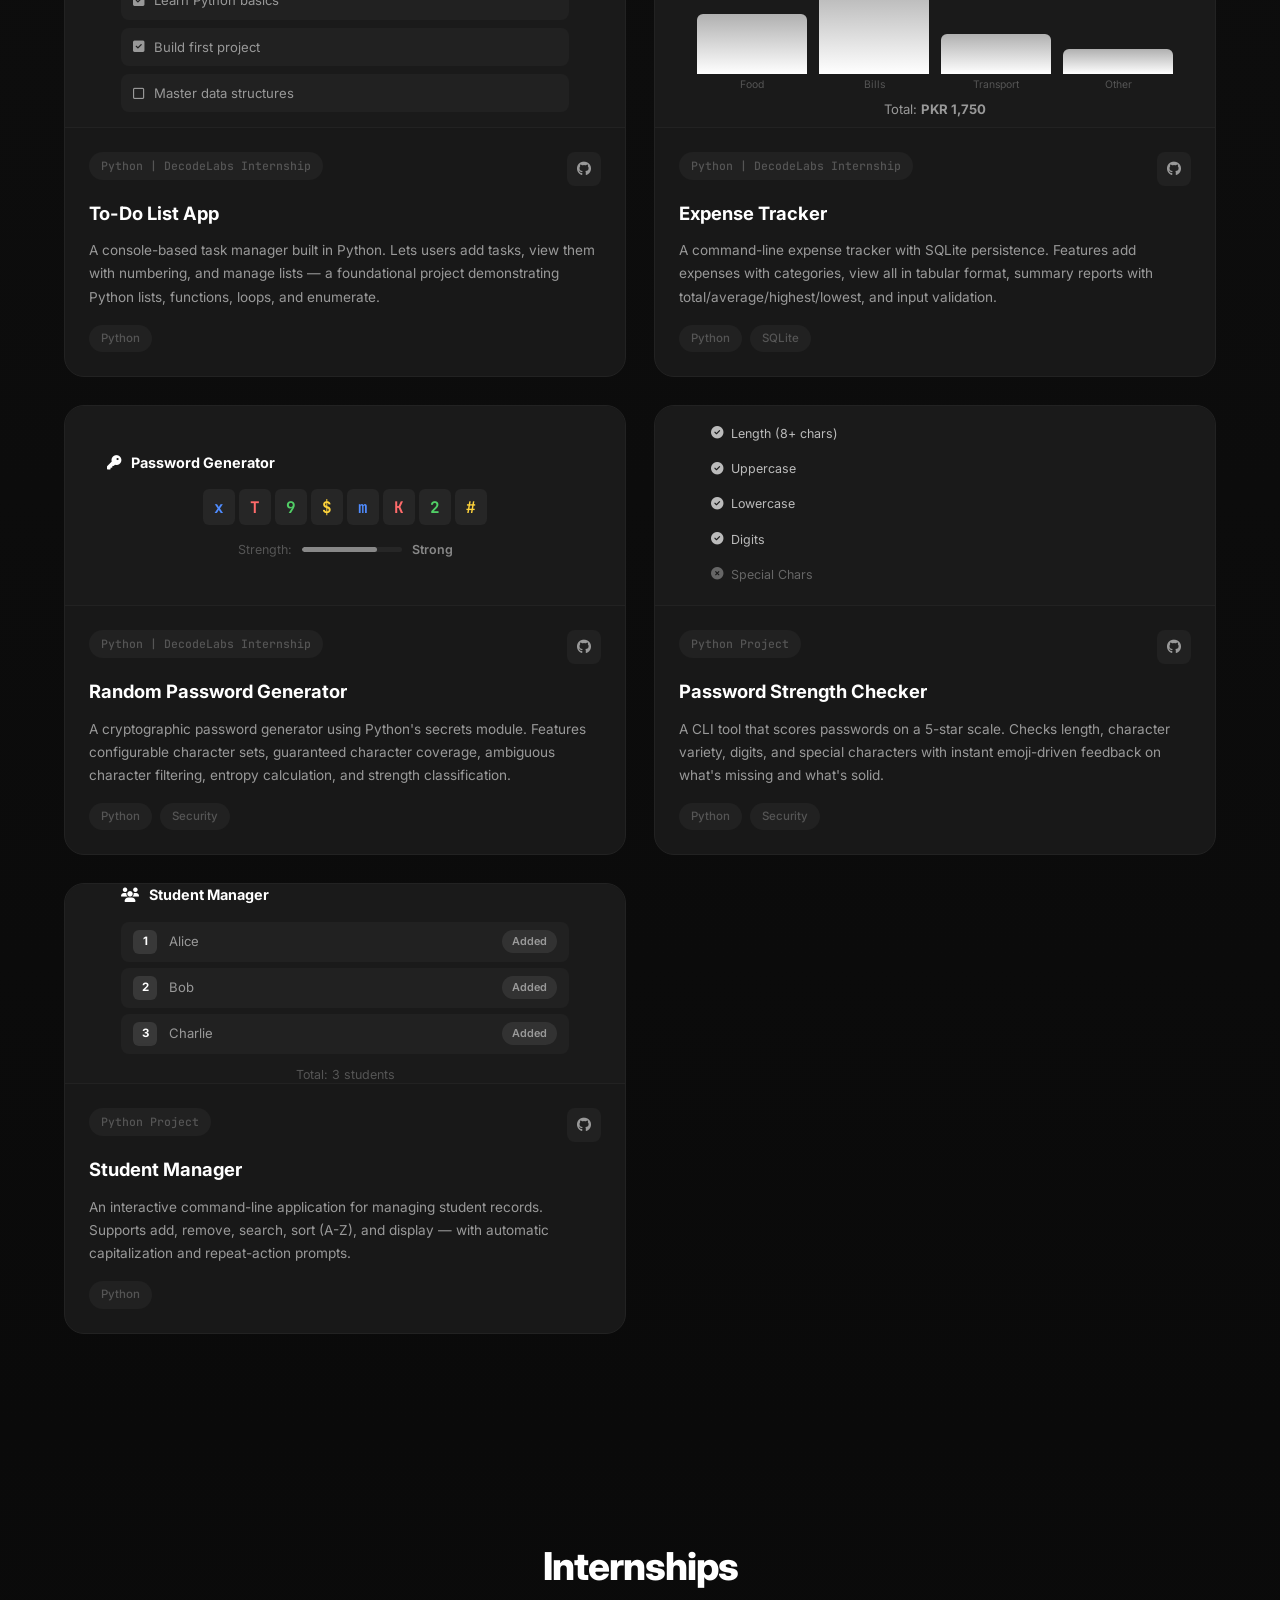
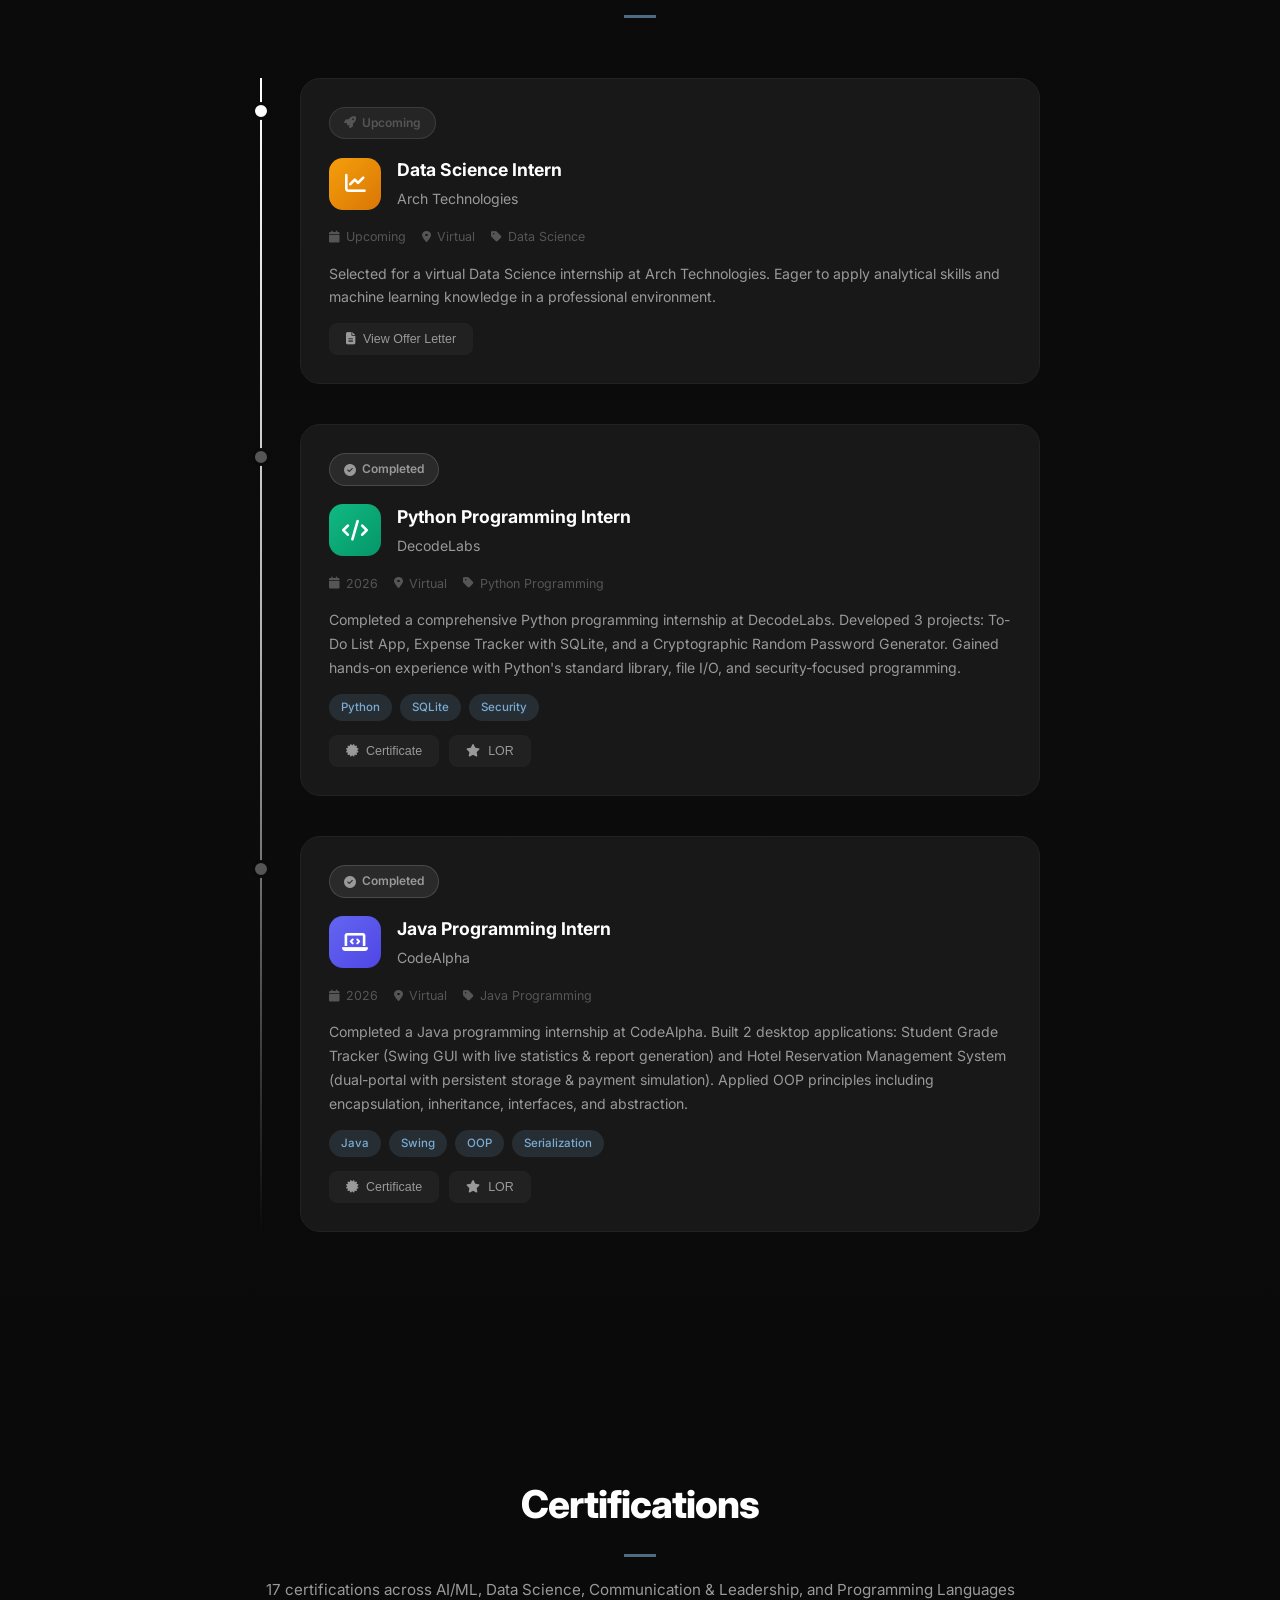
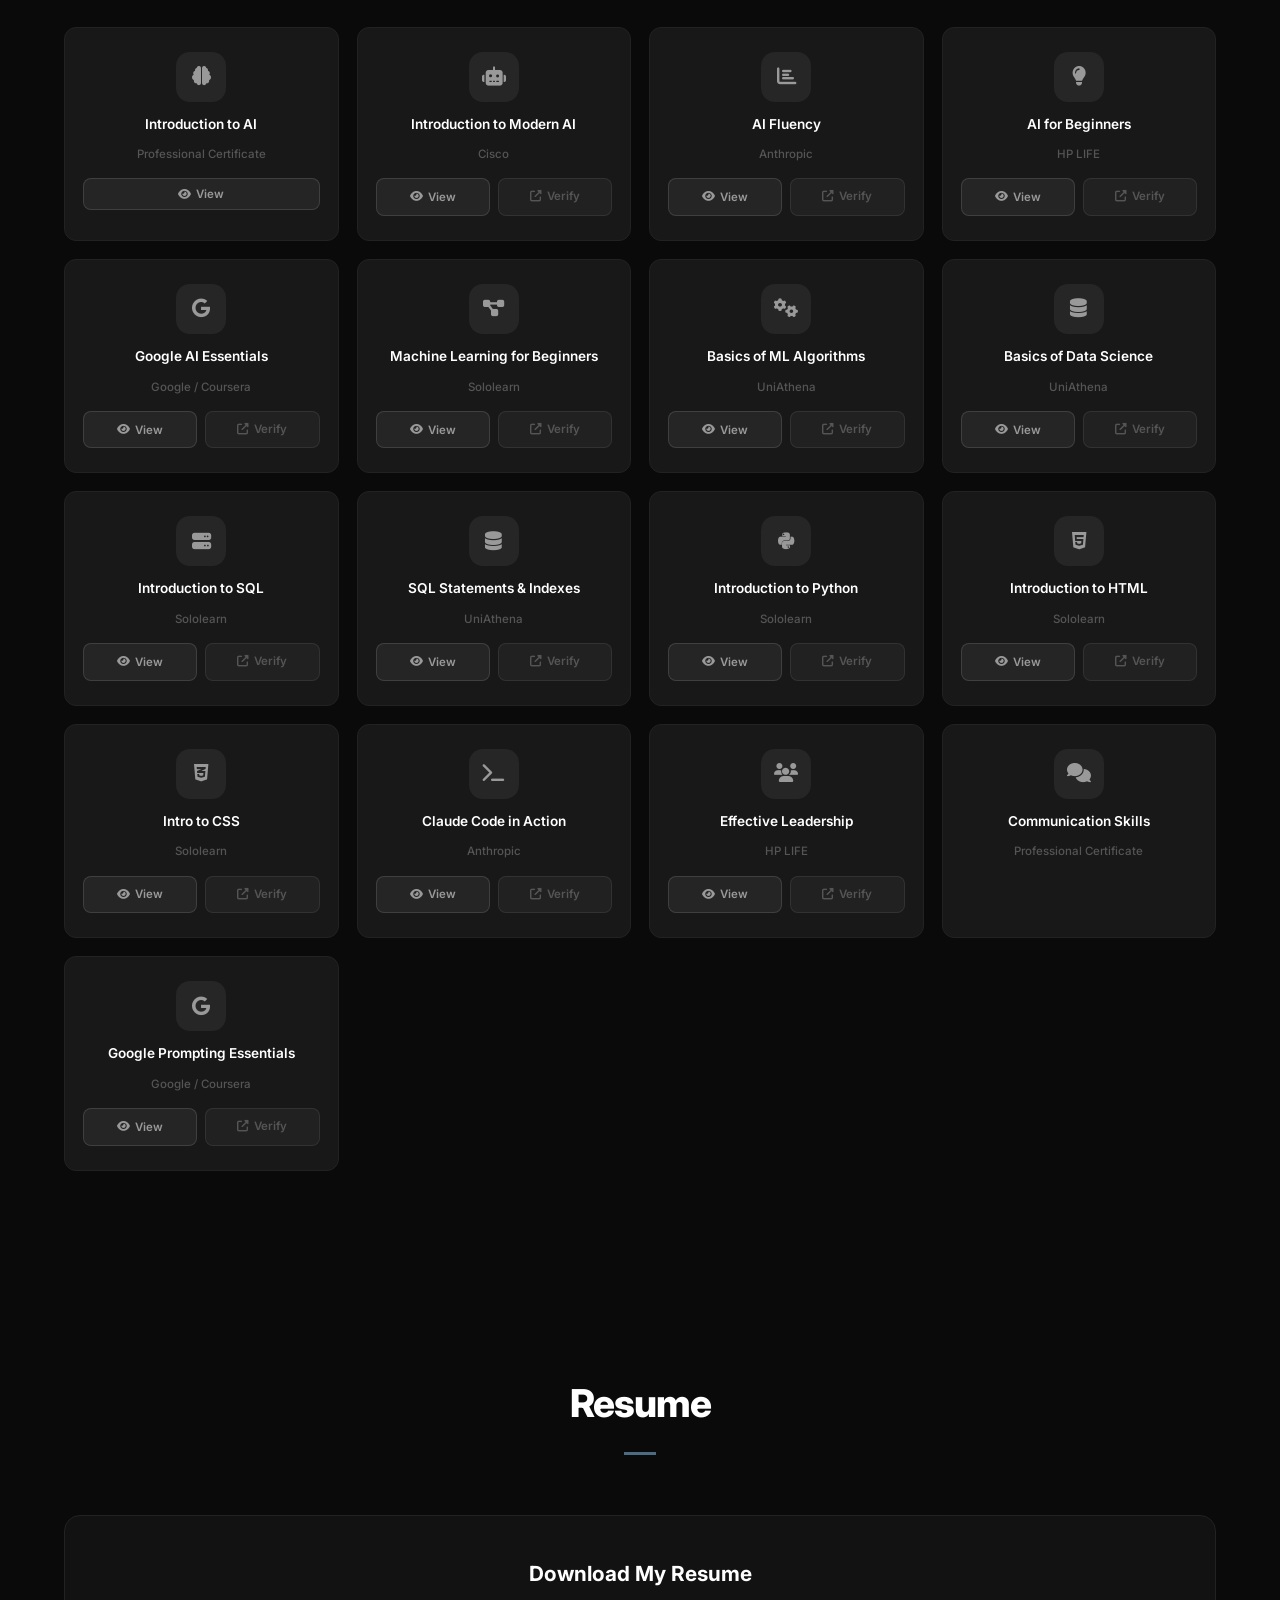
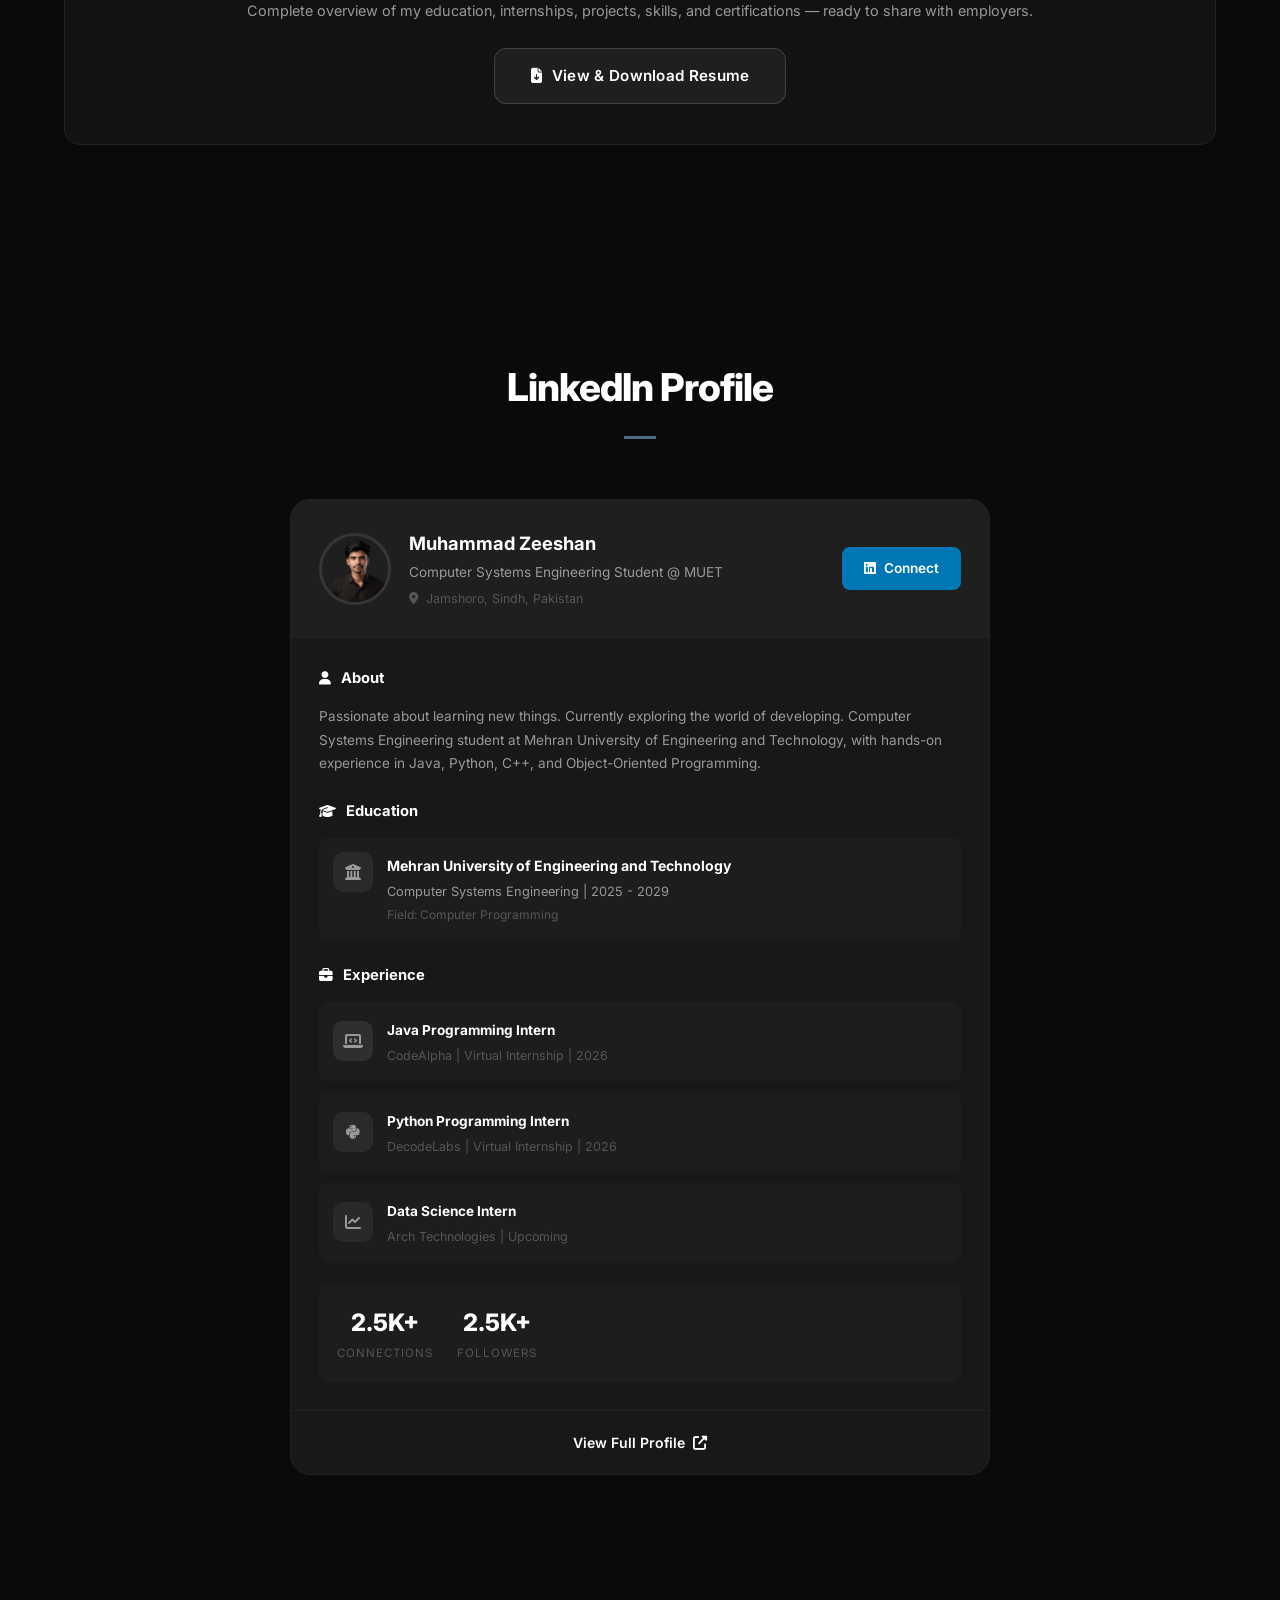
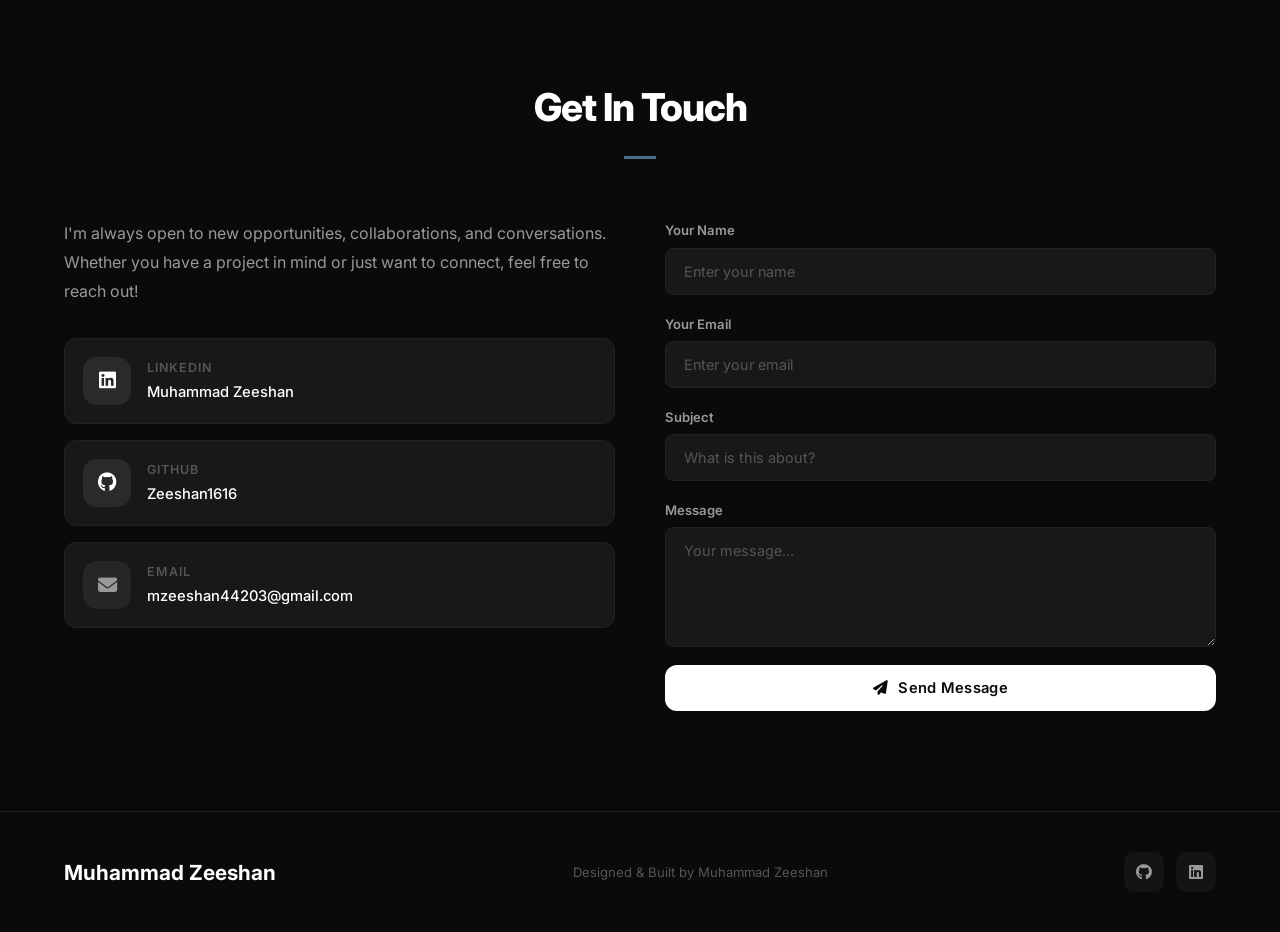
==== commit 20dced5f: "Update LinkedIn stats to 2.5K+ followers and connections" ====
--- a/index.html
+++ b/index.html
@@ -1334,11 +1334,11 @@
                         </div>
                         <div class="linkedin-stats">
                             <div class="linkedin-stat">
-                                <span class="stat-num">2.3K+</span>
+                                <span class="stat-num">2.5K+</span>
                                 <span class="stat-txt">Connections</span>
                             </div>
                             <div class="linkedin-stat">
-                                <span class="stat-num">2.4K+</span>
+                                <span class="stat-num">2.5K+</span>
                                 <span class="stat-txt">Followers</span>
                             </div>
                         </div>
